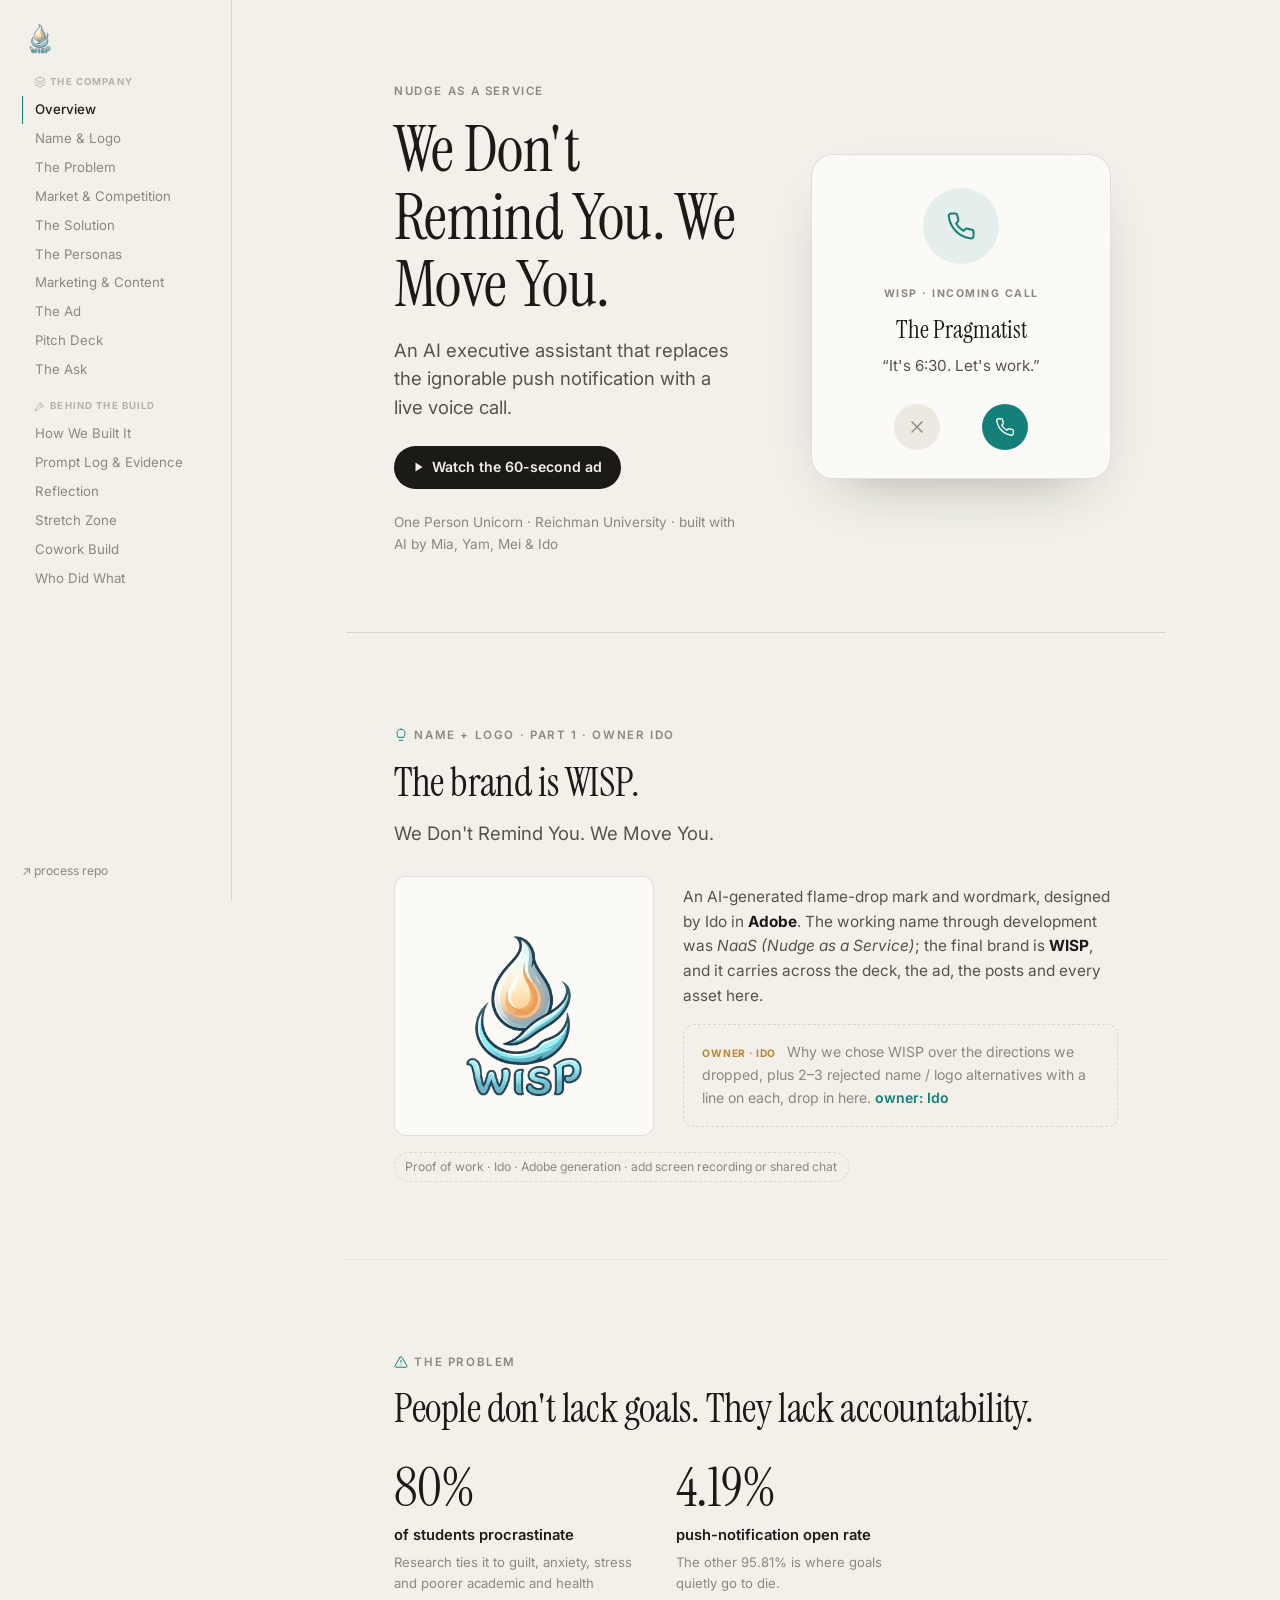
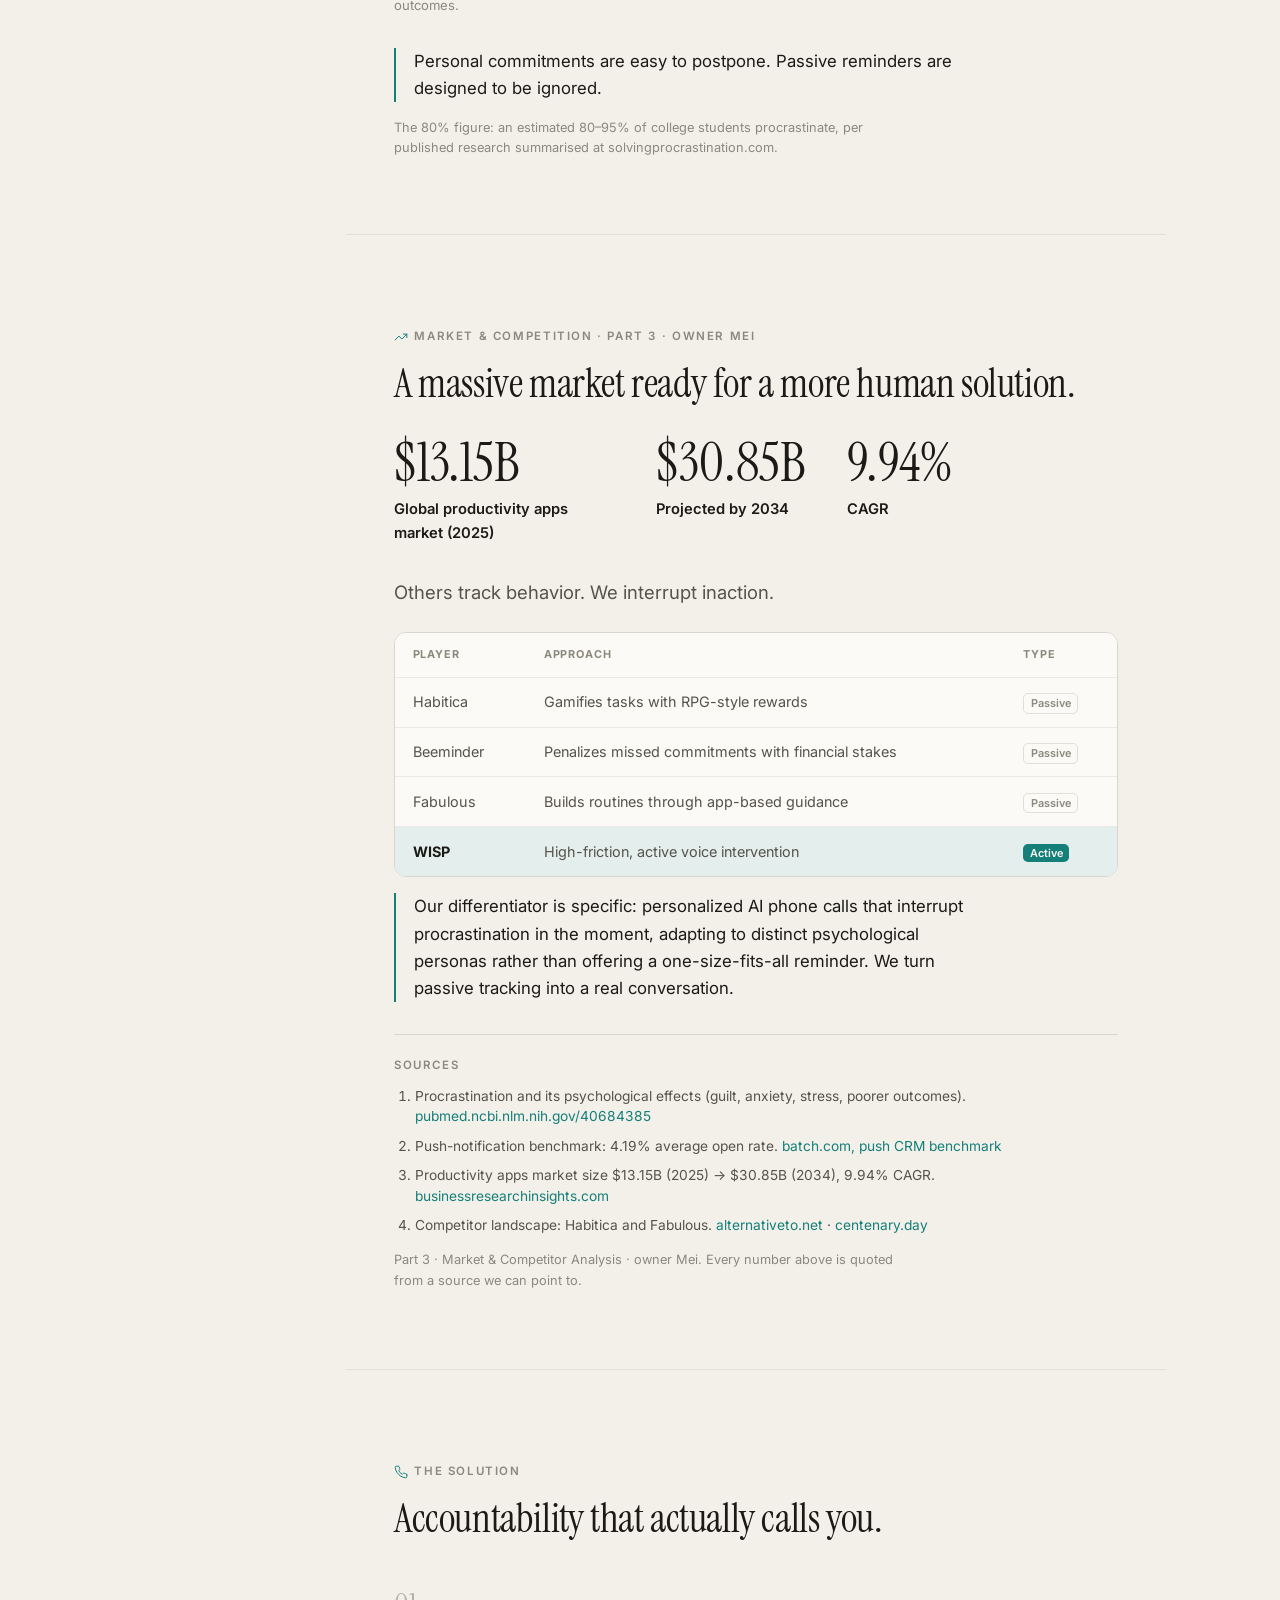
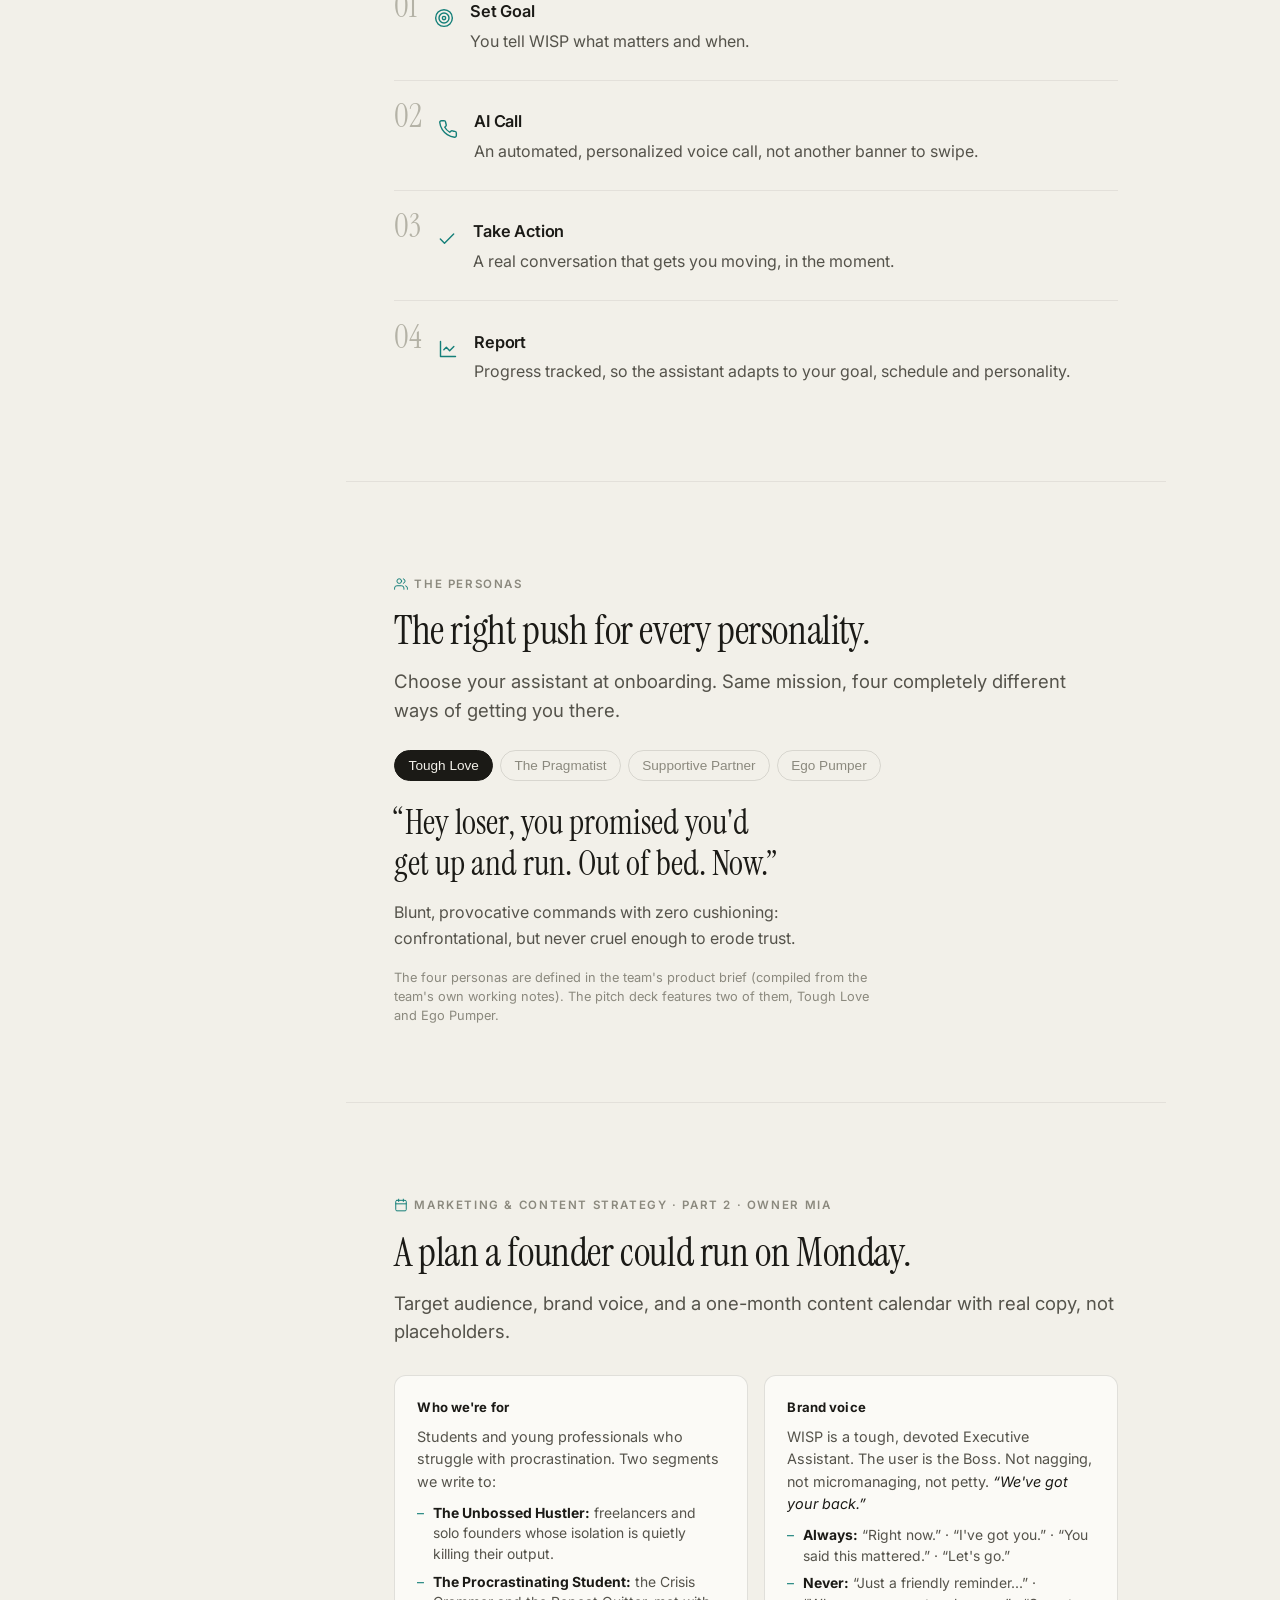
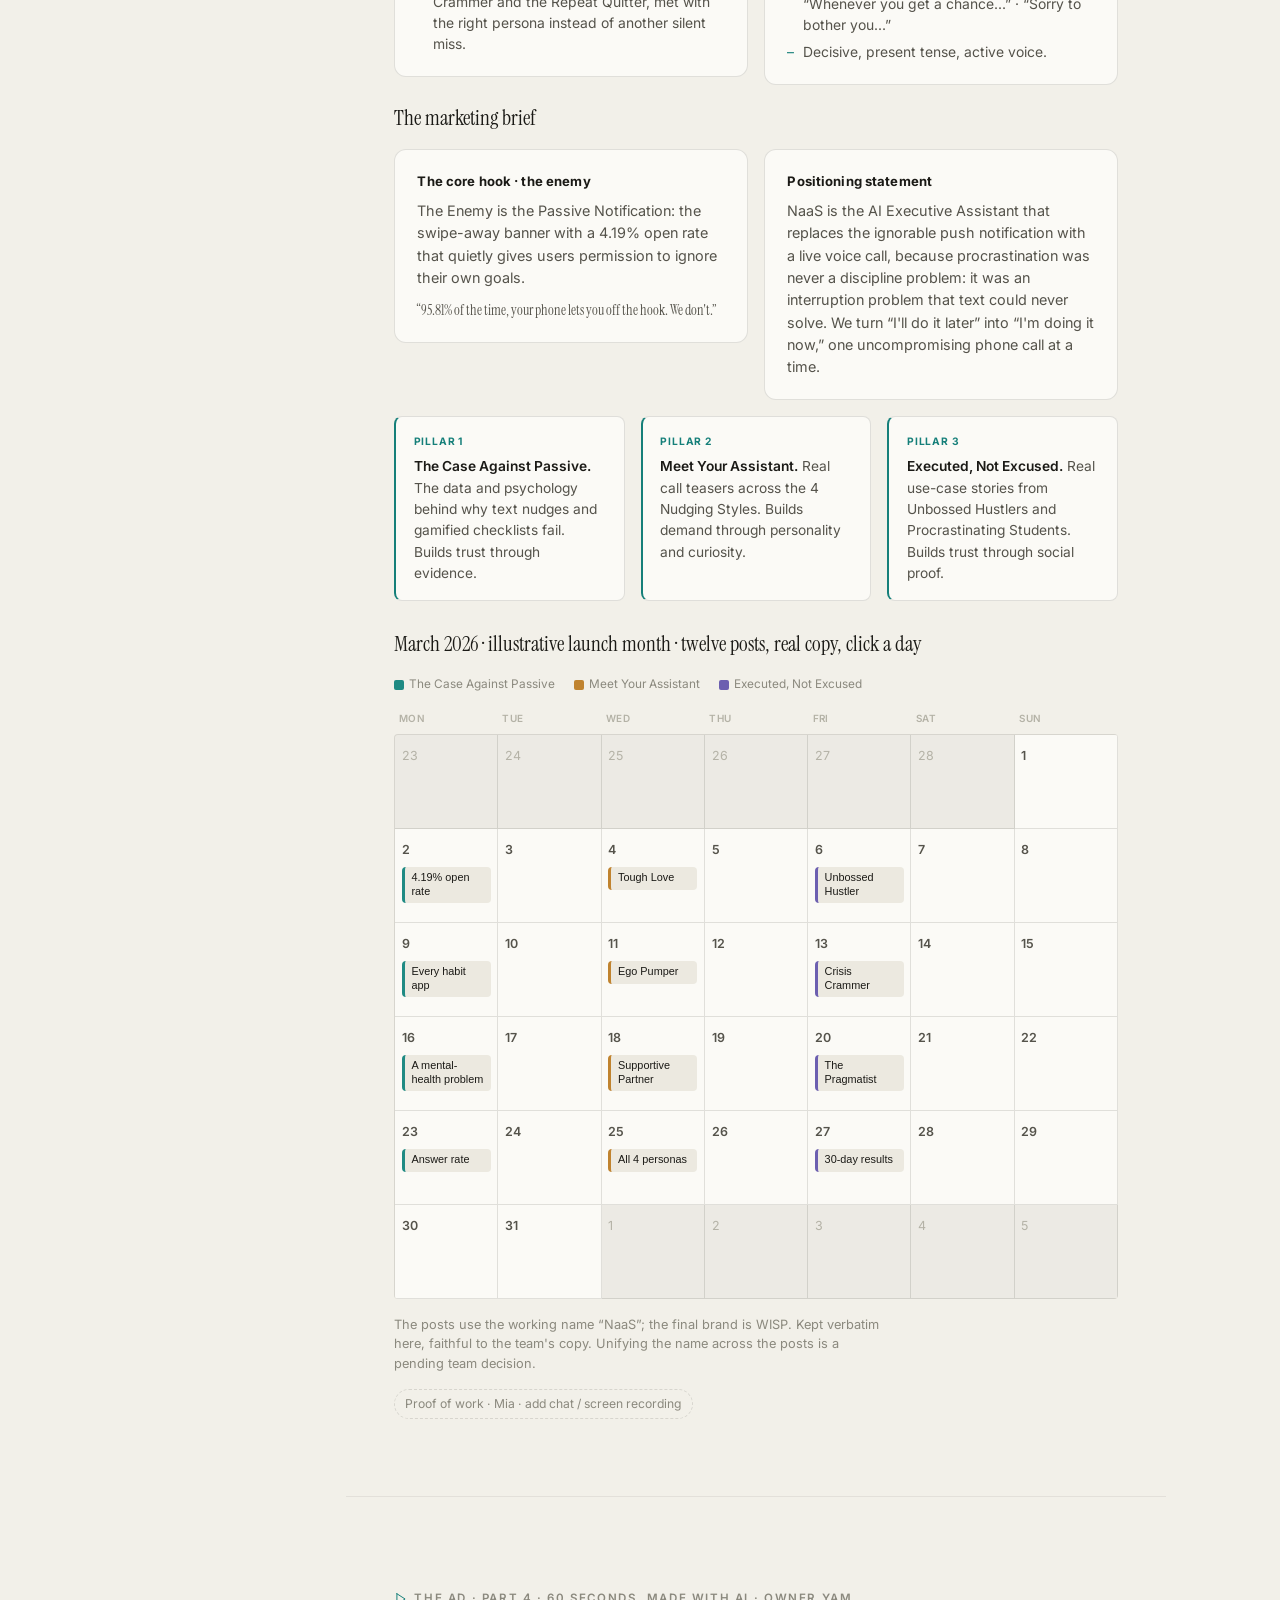
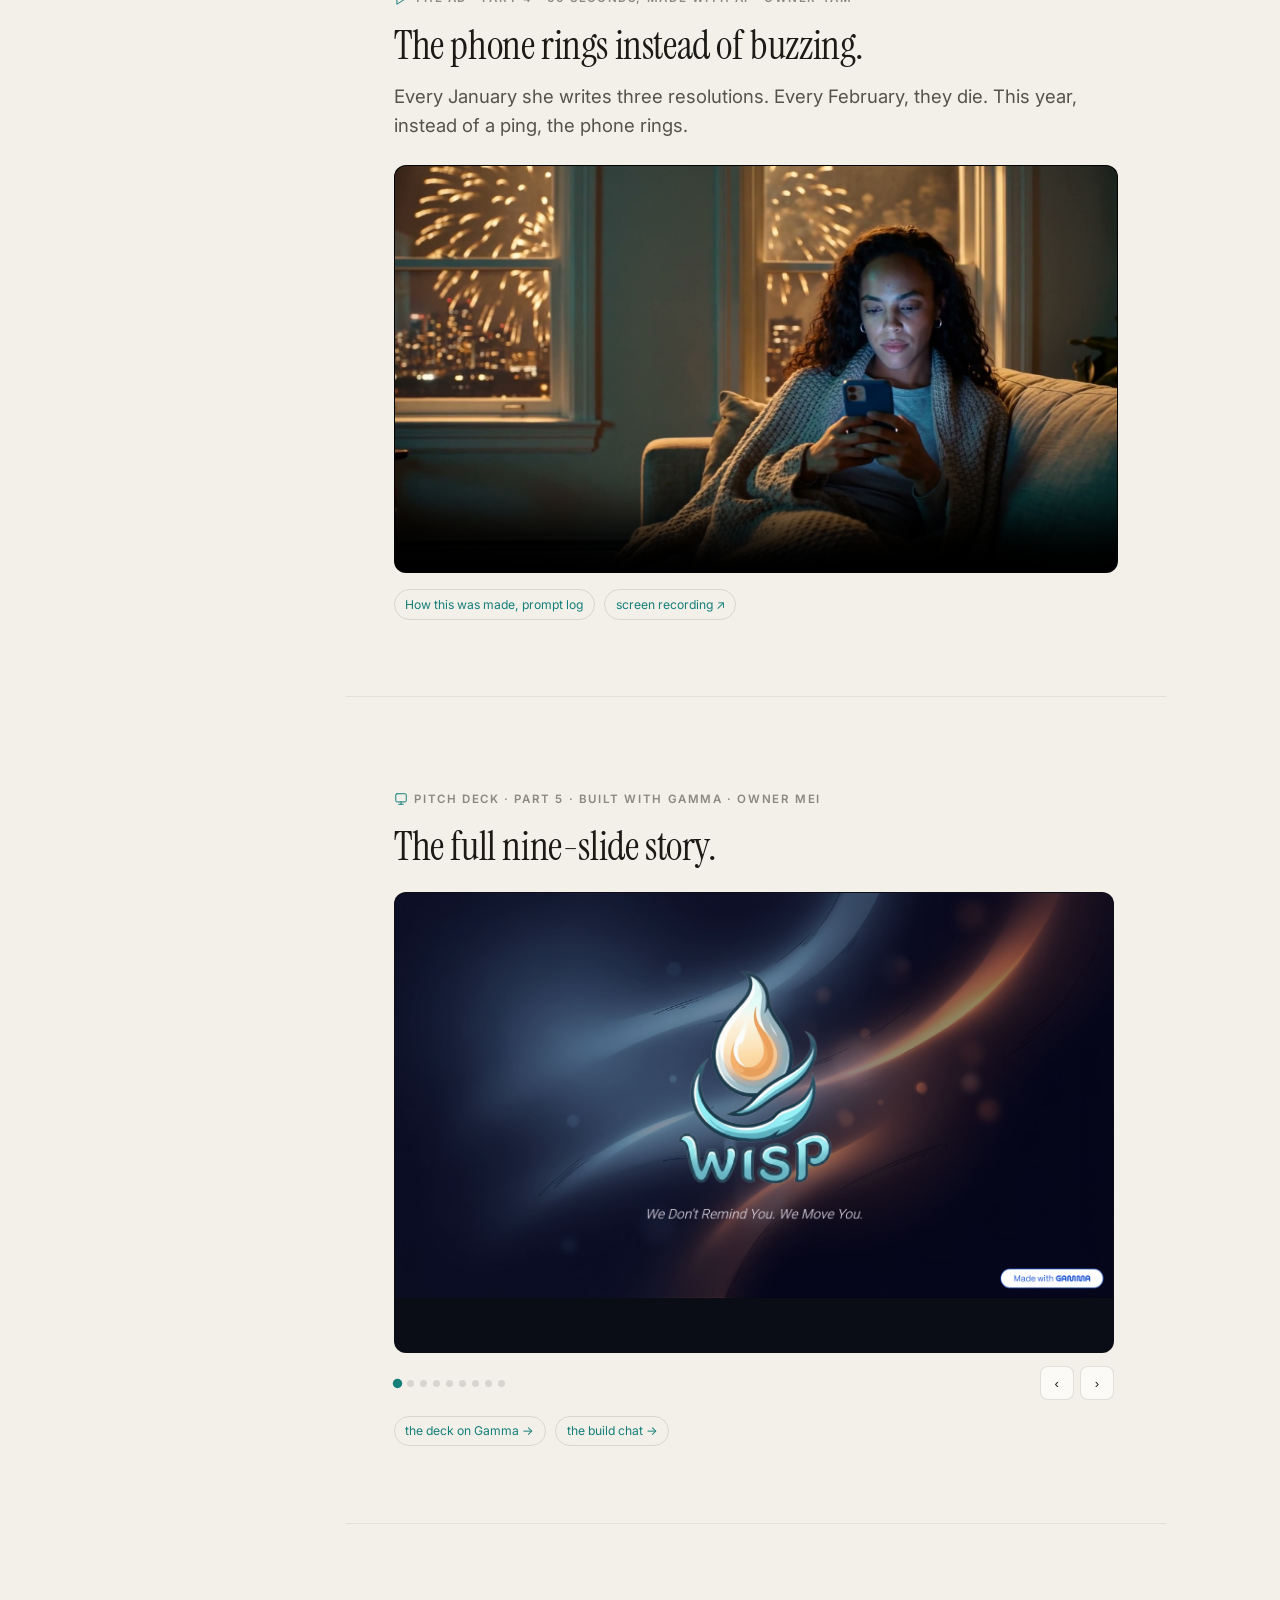
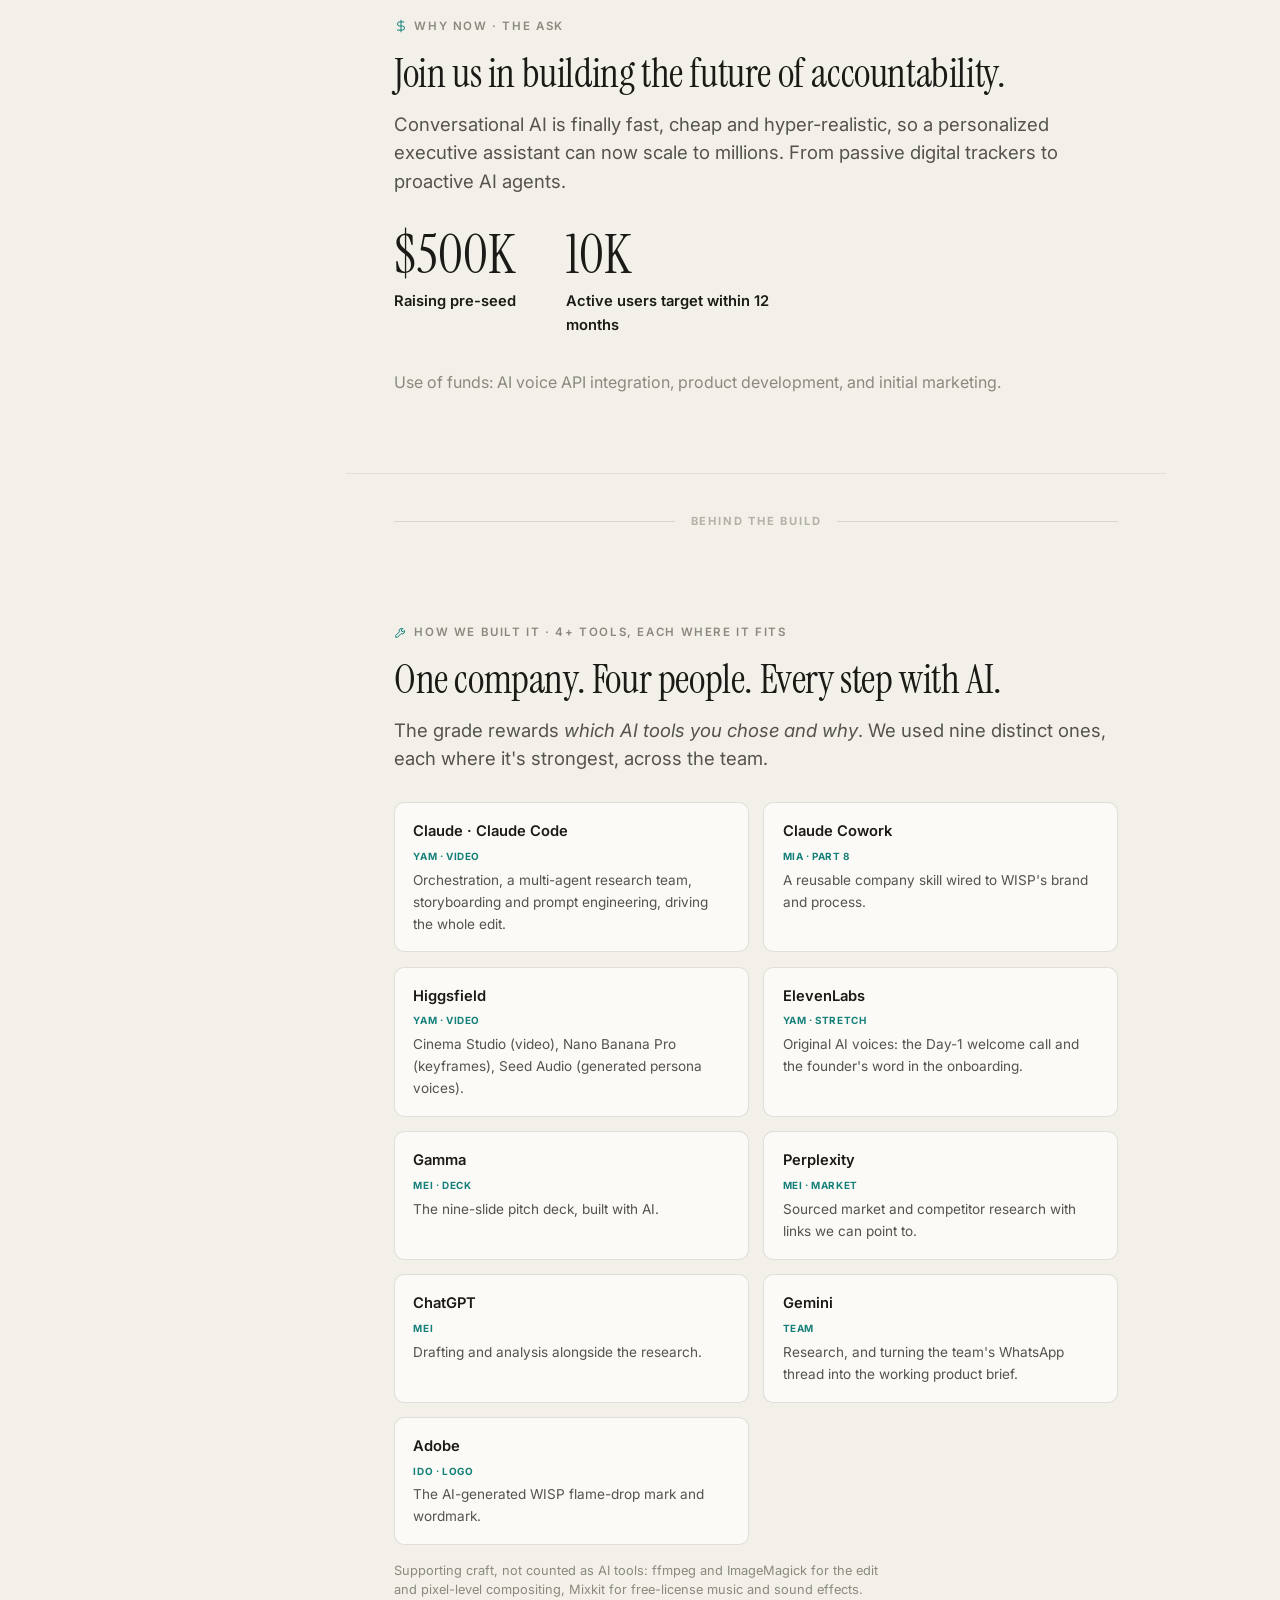
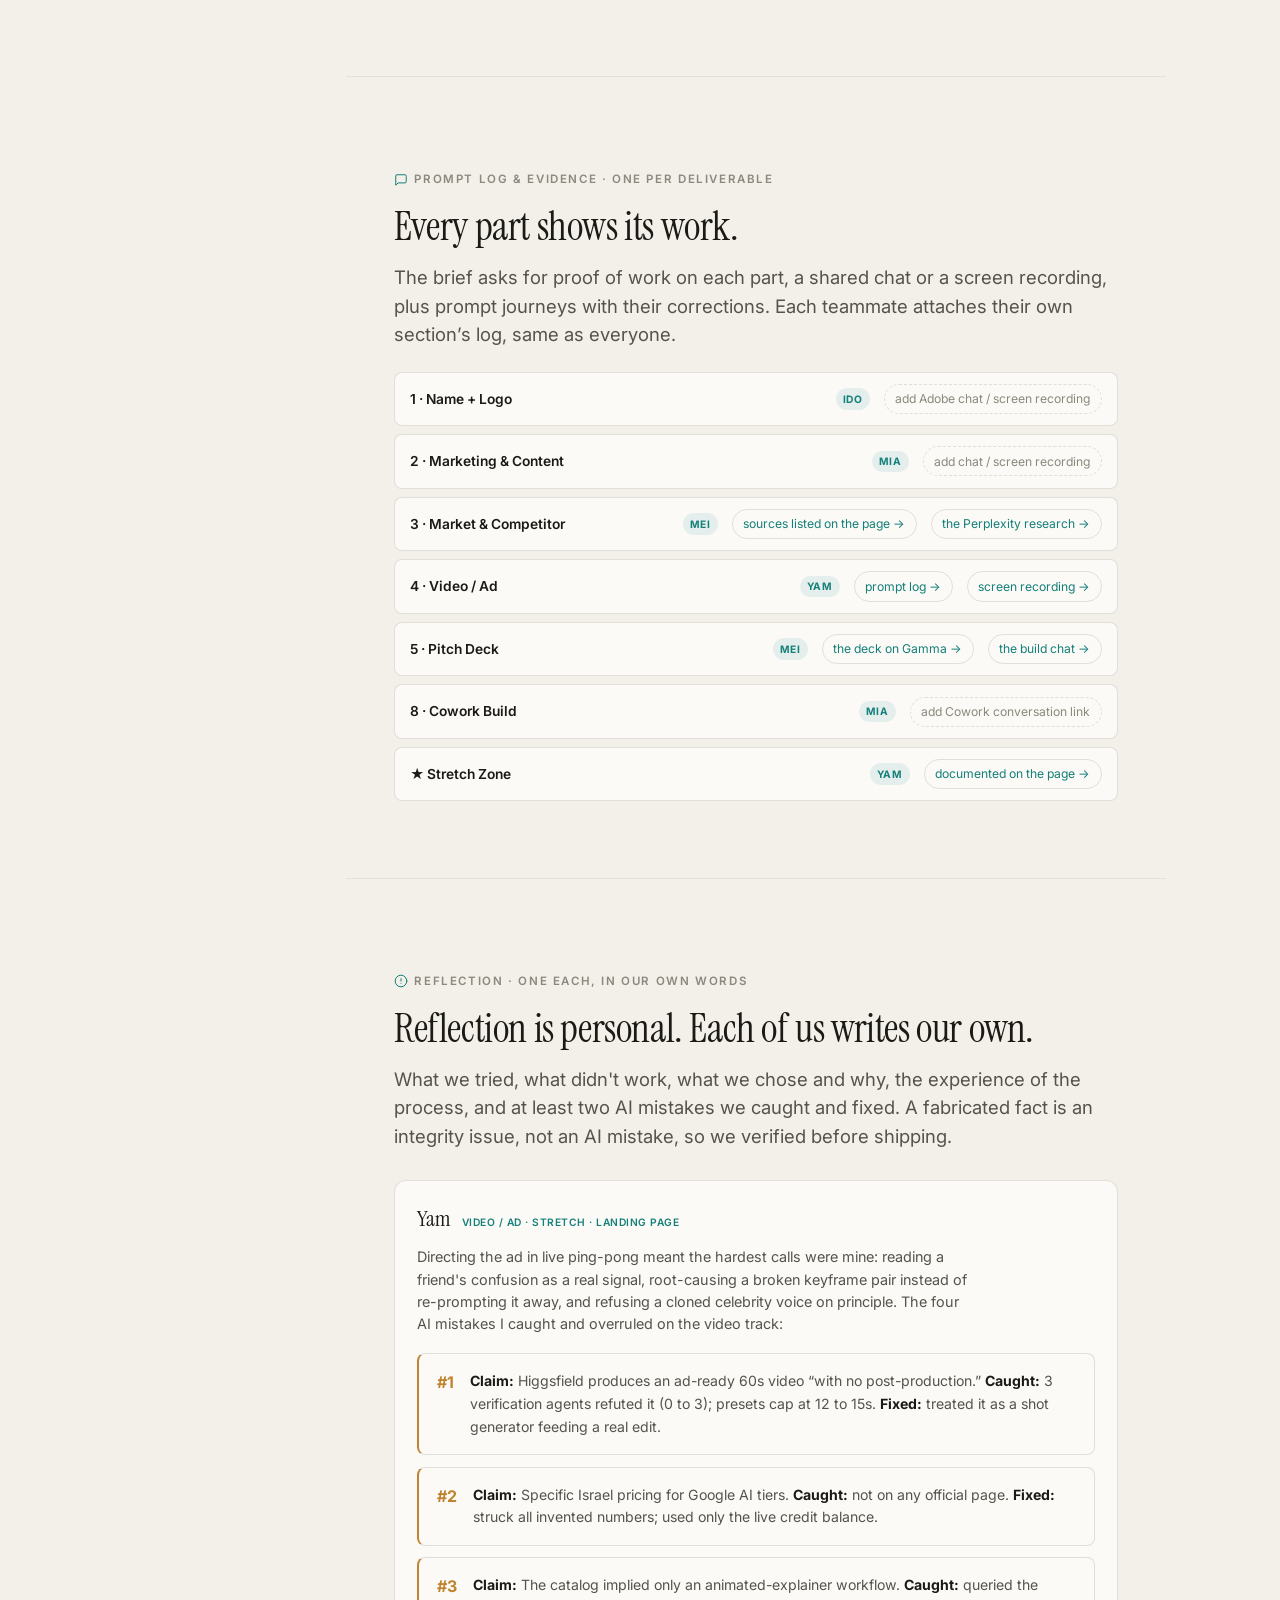
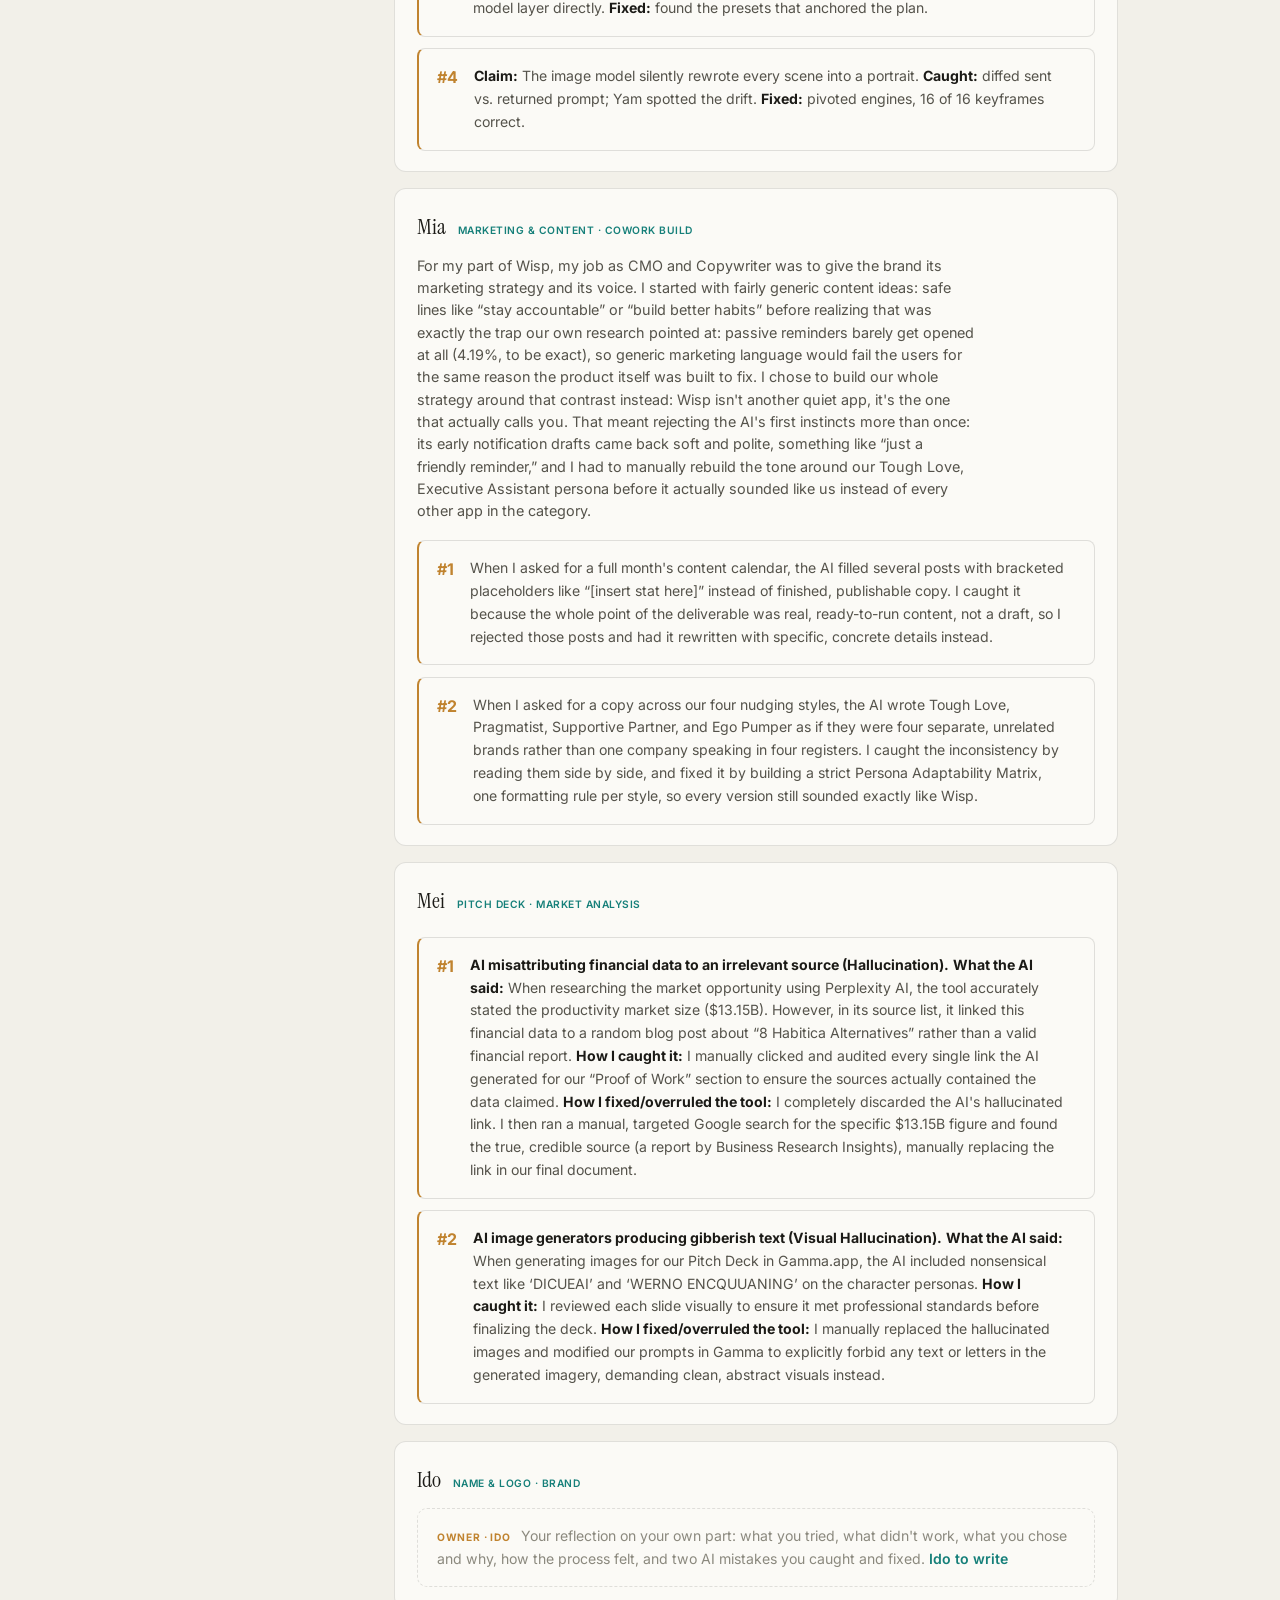
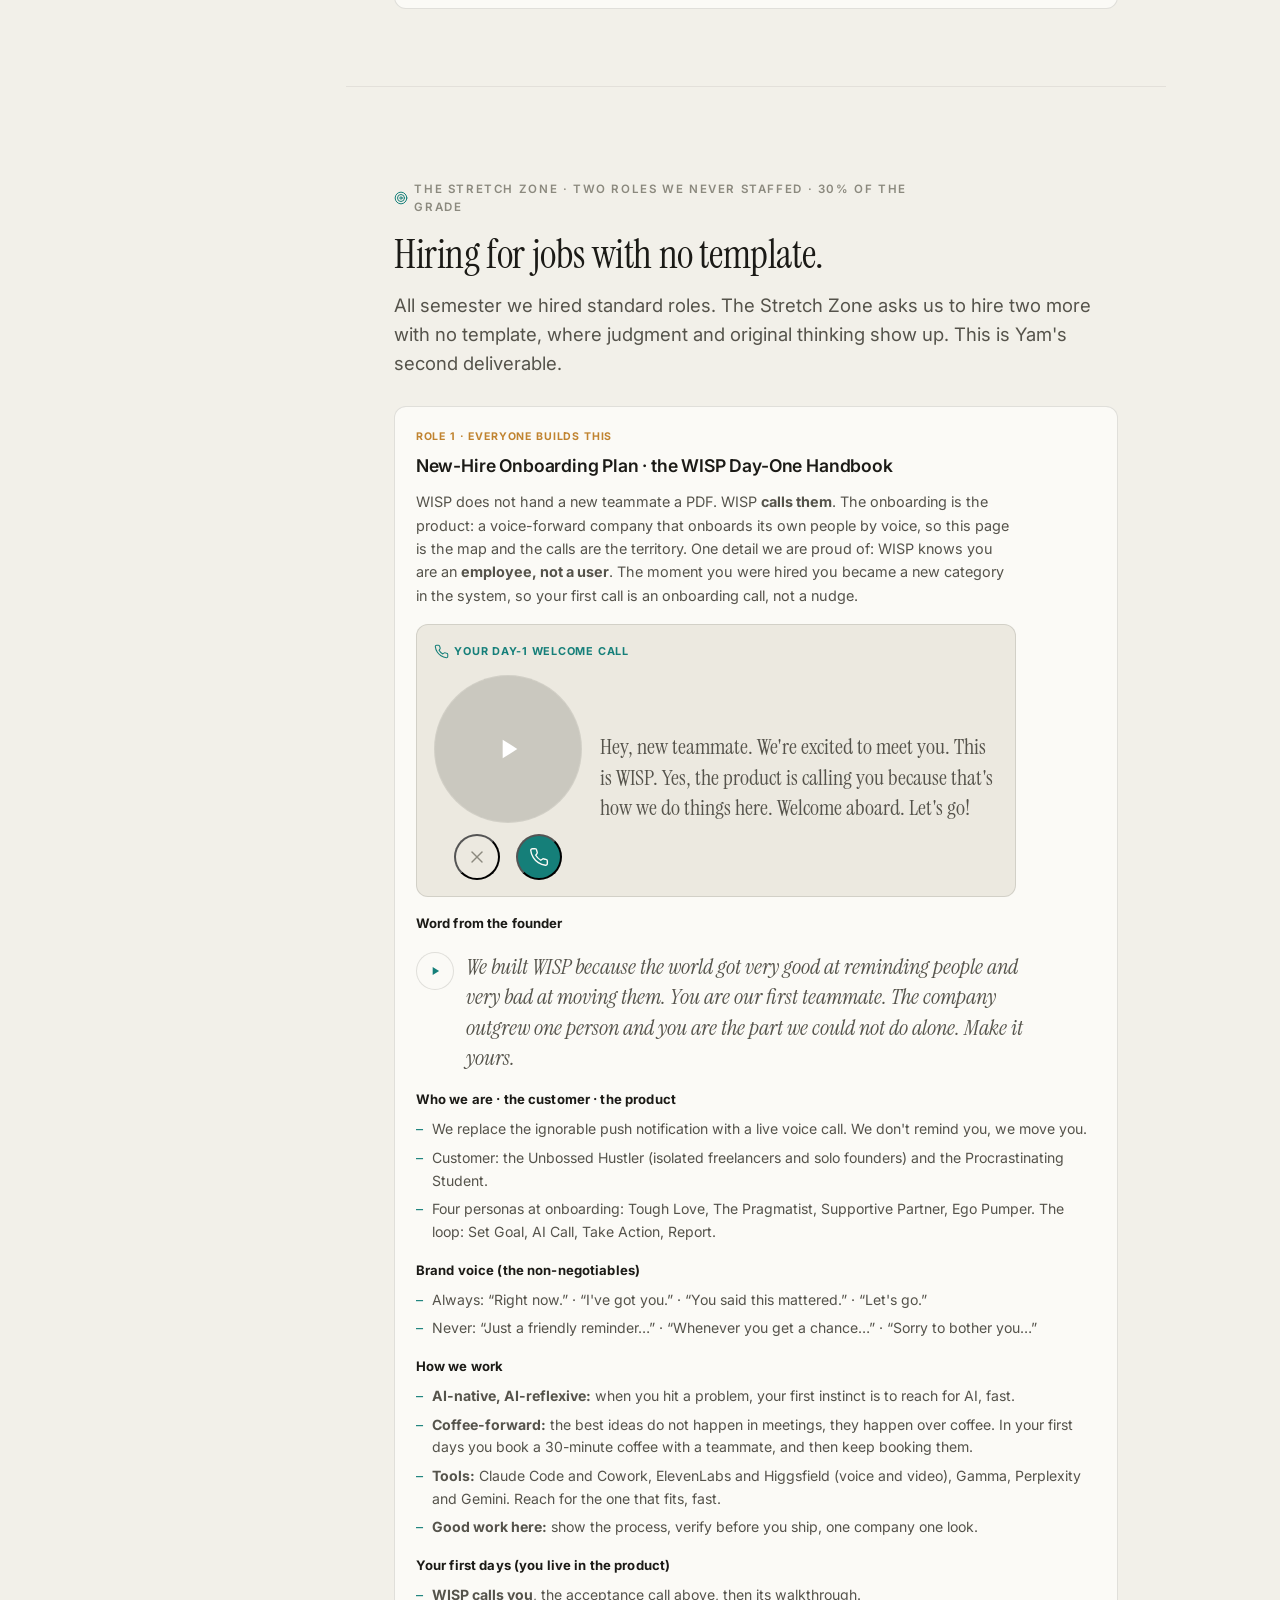
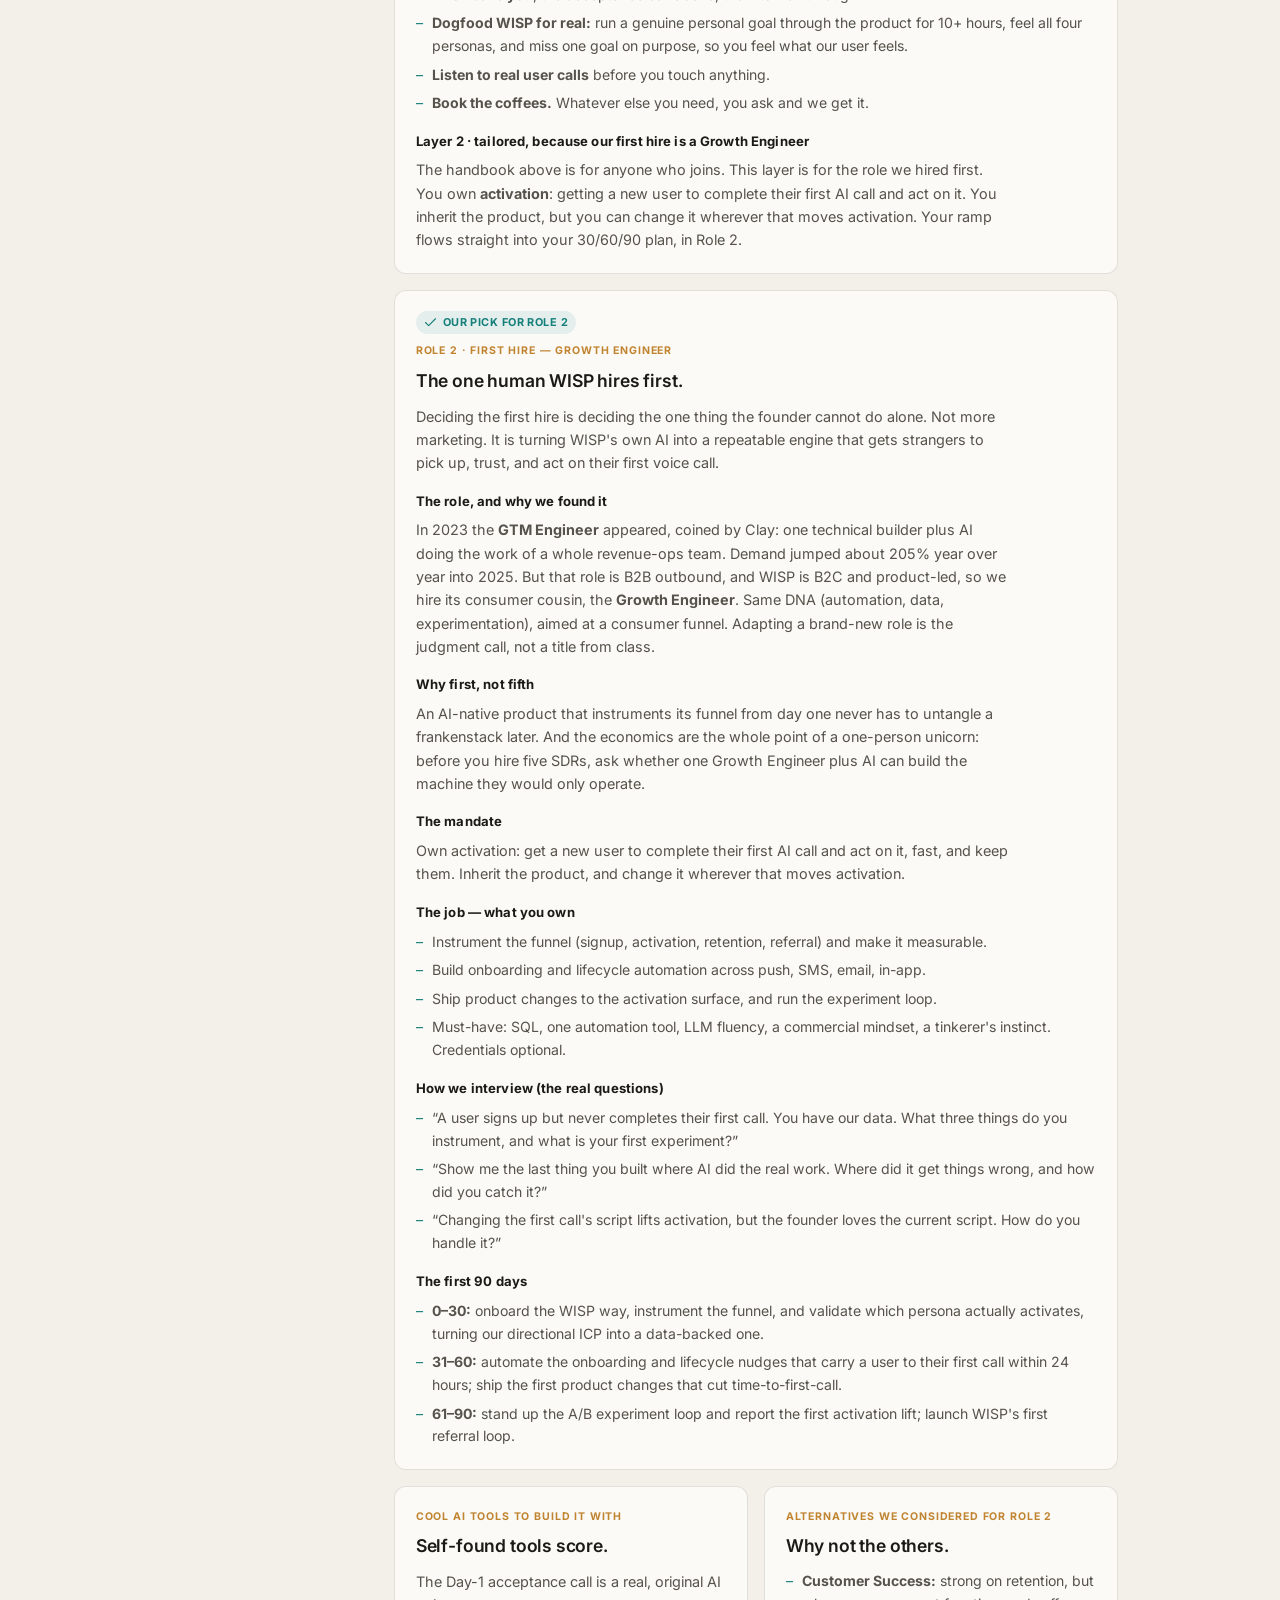
==== 06-landing/index.html @ df87ddeb "Landing: add Mia's + Mei's content, restructure Part 9 per person Assembled verbatim from teammates'" ====
<!DOCTYPE html>
<html lang="en">
<head>
<meta charset="UTF-8" />
<meta name="viewport" content="width=device-width, initial-scale=1.0" />
<title>WISP · We Don't Remind You. We Move You.</title>
<meta name="description" content="WISP (Nudge as a Service): an AI executive assistant that replaces ignorable push notifications with live voice calls. A One Person Unicorn company built end-to-end with AI." />
<link rel="icon" href="assets/img/wisp-mark.png" />
<meta property="og:type" content="website" />
<meta property="og:url" content="https://wisp-onepersonunicorn.vercel.app/" />
<meta property="og:title" content="WISP · We Don't Remind You. We Move You." />
<meta property="og:description" content="An AI executive assistant that replaces the ignorable push notification with a live voice call. A One Person Unicorn company built end-to-end with AI." />
<meta property="og:image" content="https://wisp-onepersonunicorn.vercel.app/assets/img/og.png" />
<meta property="og:image:width" content="1200" />
<meta property="og:image:height" content="630" />
<meta name="twitter:card" content="summary_large_image" />
<meta name="twitter:title" content="WISP · We Don't Remind You. We Move You." />
<meta name="twitter:description" content="An AI executive assistant that replaces the ignorable push notification with a live voice call." />
<meta name="twitter:image" content="https://wisp-onepersonunicorn.vercel.app/assets/img/og.png" />
<link rel="preconnect" href="https://fonts.googleapis.com" />
<link rel="preconnect" href="https://fonts.gstatic.com" crossorigin />
<link href="https://fonts.googleapis.com/css2?family=Inter:wght@400;500;600;700&family=Instrument+Serif:ital@0;1&display=swap" rel="stylesheet" />
<link rel="stylesheet" href="styles.css" />
</head>
<body>

<!-- ================= LEFT SIDEBAR ================= -->
<aside class="sidebar" id="sidebar">
  <a href="#hero" class="side-logo"><img src="assets/img/wisp-logo.png" alt="WISP" /></a>
  <nav class="side-nav">
    <div class="nav-group">
      <span class="nav-group__label"><svg class="ico" viewBox="0 0 24 24"><path d="M12 2 2 7l10 5 10-5-10-5Z"/><path d="m2 17 10 5 10-5"/><path d="m2 12 10 5 10-5"/></svg> The Company</span>
      <a href="#hero">Overview</a>
      <a href="#brand">Name &amp; Logo</a>
      <a href="#problem">The Problem</a>
      <a href="#market">Market &amp; Competition</a>
      <a href="#solution">The Solution</a>
      <a href="#personas">The Personas</a>
      <a href="#marketing">Marketing &amp; Content</a>
      <a href="#ad">The Ad</a>
      <a href="#deck">Pitch Deck</a>
      <a href="#ask">The Ask</a>
    </div>
    <div class="nav-group">
      <span class="nav-group__label"><svg class="ico" viewBox="0 0 24 24"><path d="M14.7 6.3a4 4 0 0 0-5.4 5.4L3 18v3h3l6.3-6.3a4 4 0 0 0 5.4-5.4l-2.1 2.1-2.4-.6-.6-2.4 2.1-2.1Z"/></svg> Behind the Build</span>
      <a href="#tools">How We Built It</a>
      <a href="#prompts">Prompt Log &amp; Evidence</a>
      <a href="#reflection">Reflection</a>
      <a href="#stretch">Stretch Zone</a>
      <a href="#cowork">Cowork Build</a>
      <a href="#team">Who Did What</a>
    </div>
  </nav>
  <a href="https://github.com/yayayam-uxui/naas-this-year" target="_blank" rel="noopener" class="side-repo">↗ process repo</a>
</aside>
<button class="side-toggle" id="sideToggle" aria-label="menu">☰</button>

<div class="m-banner" id="mBanner">
  <span>👋 Hey! You've opened this on mobile, but WISP is best viewed on <b>desktop</b>. Especially you, Shani &amp; Shaked 🤓</span>
  <button class="m-banner__x" id="mBannerX" type="button" aria-label="dismiss">×</button>
</div>

<!-- ================= MAIN CONTENT ================= -->
<main class="content">

  <!-- HERO -->
  <section class="block hero" id="hero">
    <div class="hero__grid">
      <div class="hero__lead">
        <p class="eyebrow reveal" data-d="1">Nudge as a Service</p>
        <h1 class="hero__title reveal" data-d="1">We Don't Remind You. We Move You.</h1>
        <p class="lede reveal" data-d="2">An AI executive assistant that replaces the ignorable push notification with a live voice call.</p>
        <div class="hero__cta reveal" data-d="3">
          <a href="#ad" class="btn-pill"><svg class="ico" viewBox="0 0 24 24"><polygon points="5 3 19 12 5 21 5 3"/></svg> Watch the 60-second ad</a>
        </div>
        <p class="meta-line reveal" data-d="3">One Person Unicorn · Reichman University · built with AI by Mia, Yam, Mei &amp; Ido</p>
      </div>
      <div class="hero__visual reveal" data-d="2">
        <div class="call-card">
          <div class="call-ring">
            <svg class="ico" viewBox="0 0 24 24"><path d="M22 16.92v3a2 2 0 0 1-2.18 2 19.79 19.79 0 0 1-8.63-3.07 19.5 19.5 0 0 1-6-6 19.79 19.79 0 0 1-3.07-8.67A2 2 0 0 1 4.11 2h3a2 2 0 0 1 2 1.72c.13.96.36 1.9.7 2.81a2 2 0 0 1-.45 2.11L8.09 9.91a16 16 0 0 0 6 6l1.27-1.27a2 2 0 0 1 2.11-.45c.9.34 1.85.57 2.81.7A2 2 0 0 1 22 16.92Z"/></svg>
          </div>
          <div class="call-status">WISP · incoming call</div>
          <div class="call-persona" id="callPersona">Tough Love</div>
          <div class="call-line" id="callLine">“Out of bed. Now.”</div>
          <div class="call-actions">
            <span class="call-btn decline" aria-hidden="true"><svg class="ico" viewBox="0 0 24 24"><path d="M18 6 6 18"/><path d="m6 6 12 12"/></svg></span>
            <span class="call-btn accept" aria-hidden="true"><svg class="ico" viewBox="0 0 24 24"><path d="M22 16.92v3a2 2 0 0 1-2.18 2 19.79 19.79 0 0 1-8.63-3.07 19.5 19.5 0 0 1-6-6 19.79 19.79 0 0 1-3.07-8.67A2 2 0 0 1 4.11 2h3a2 2 0 0 1 2 1.72c.13.96.36 1.9.7 2.81a2 2 0 0 1-.45 2.11L8.09 9.91a16 16 0 0 0 6 6l1.27-1.27a2 2 0 0 1 2.11-.45c.9.34 1.85.57 2.81.7A2 2 0 0 1 22 16.92Z"/></svg></span>
          </div>
        </div>
      </div>
    </div>
  </section>

  <!-- NAME + LOGO -->
  <section class="block" id="brand">
    <p class="eyebrow"><svg class="ico" viewBox="0 0 24 24"><path d="M12 2a7 7 0 0 0-7 7c0 3 2 4.5 2 7h10c0-2.5 2-4 2-7a7 7 0 0 0-7-7Z"/><path d="M9 21h6"/></svg> Name + Logo · Part 1 · owner Ido</p>
    <h2>The brand is WISP.</h2>
    <p class="lede">We Don't Remind You. We Move You.</p>
    <div class="brandrow">
      <div class="brandmark"><img src="assets/img/wisp-logo.png" alt="WISP logo, a flame-drop mark above the WISP wordmark" /></div>
      <div class="brandfacts">
        <p>An AI-generated flame-drop mark and wordmark, designed by Ido in <strong>Adobe</strong>. The working name through development was <em>NaaS (Nudge as a Service)</em>; the final brand is <strong>WISP</strong>, and it carries across the deck, the ad, the posts and every asset here.</p>
        <div class="ph"><span class="ph__tag">Owner · Ido</span> Why we chose WISP over the directions we dropped, plus 2–3 rejected name / logo alternatives with a line on each, drop in here. <span class="ph__owner">owner: Ido</span></div>
      </div>
    </div>
    <p class="proof-row"><span class="proof todo">Proof of work · Ido · Adobe generation · add screen recording or shared chat</span></p>
  </section>

  <!-- PROBLEM -->
  <section class="block" id="problem">
    <p class="eyebrow"><svg class="ico" viewBox="0 0 24 24"><path d="m10.29 3.86-8.4 14.53A2 2 0 0 0 3.6 21h16.8a2 2 0 0 0 1.71-2.61L13.71 3.86a2 2 0 0 0-3.42 0Z"/><path d="M12 9v4"/><path d="M12 17h.01"/></svg> The Problem</p>
    <h2>People don't lack goals. They lack accountability.</h2>
    <div class="statrow">
      <div class="stat"><div class="stat__num">80%</div><div class="stat__label">of students procrastinate</div><div class="stat__sub">Research ties it to guilt, anxiety, stress and poorer academic and health outcomes.</div></div>
      <div class="stat"><div class="stat__num">4.19%</div><div class="stat__label">push-notification open rate</div><div class="stat__sub">The other 95.81% is where goals quietly go to die.</div></div>
    </div>
    <p class="callout">Personal commitments are easy to postpone. Passive reminders are designed to be ignored.</p>
    <p class="src-note">The 80% figure: an estimated 80–95% of college students procrastinate, per published research summarised at <a href="https://solvingprocrastination.com/procrastination-statistics/" target="_blank" rel="noopener">solvingprocrastination.com</a>.</p>
  </section>

  <!-- MARKET & COMPETITION -->
  <section class="block" id="market">
    <p class="eyebrow"><svg class="ico" viewBox="0 0 24 24"><path d="m22 7-8.5 8.5-5-5L2 17"/><path d="M16 7h6v6"/></svg> Market &amp; Competition · Part 3 · owner Mei</p>
    <h2>A massive market ready for a more human solution.</h2>
    <div class="statrow">
      <div class="stat"><div class="stat__num">$13.15B</div><div class="stat__label">Global productivity apps market (2025)</div></div>
      <div class="stat"><div class="stat__num">$30.85B</div><div class="stat__label">Projected by 2034</div></div>
      <div class="stat"><div class="stat__num">9.94%</div><div class="stat__label">CAGR</div></div>
    </div>
    <p class="lede">Others track behavior. We interrupt inaction.</p>
    <div class="table-wrap">
      <table class="cmp">
        <thead><tr><th>Player</th><th>Approach</th><th>Type</th></tr></thead>
        <tbody>
          <tr><td>Habitica</td><td>Gamifies tasks with RPG-style rewards</td><td><span class="tag tag--passive">Passive</span></td></tr>
          <tr><td>Beeminder</td><td>Penalizes missed commitments with financial stakes</td><td><span class="tag tag--passive">Passive</span></td></tr>
          <tr><td>Fabulous</td><td>Builds routines through app-based guidance</td><td><span class="tag tag--passive">Passive</span></td></tr>
          <tr class="us"><td>WISP</td><td>High-friction, active voice intervention</td><td><span class="tag tag--active">Active</span></td></tr>
        </tbody>
      </table>
    </div>
    <p class="callout">Our differentiator is specific: personalized AI phone calls that interrupt procrastination in the moment, adapting to distinct psychological personas rather than offering a one-size-fits-all reminder. We turn passive tracking into a real conversation.</p>
    <div class="cites">
      <p class="cites__label">Sources</p>
      <ol class="cites__list">
        <li>Procrastination and its psychological effects (guilt, anxiety, stress, poorer outcomes). <a href="https://pubmed.ncbi.nlm.nih.gov/40684385/" target="_blank" rel="noopener">pubmed.ncbi.nlm.nih.gov/40684385</a></li>
        <li>Push-notification benchmark: 4.19% average open rate. <a href="https://batch.com/ressources/etudes/benchmark-notifications-push-crm-mobile" target="_blank" rel="noopener">batch.com, push CRM benchmark</a></li>
        <li>Productivity apps market size $13.15B (2025) → $30.85B (2034), 9.94% CAGR. <a href="https://www.businessresearchinsights.com/market-reports/productivity-apps-market-117791" target="_blank" rel="noopener">businessresearchinsights.com</a></li>
        <li>Competitor landscape: Habitica and Fabulous. <a href="https://alternativeto.net/software/the-fabulous/" target="_blank" rel="noopener">alternativeto.net</a> · <a href="https://centenary.day/blog/article/level-your-life-8-habitica-alternatives-worth-trying-2025" target="_blank" rel="noopener">centenary.day</a></li>
      </ol>
      <p class="cites__note">Part 3 · Market &amp; Competitor Analysis · owner Mei. Every number above is quoted from a source we can point to.</p>
    </div>
  </section>

  <!-- SOLUTION -->
  <section class="block" id="solution">
    <p class="eyebrow"><svg class="ico" viewBox="0 0 24 24"><path d="M22 16.92v3a2 2 0 0 1-2.18 2 19.79 19.79 0 0 1-8.63-3.07 19.5 19.5 0 0 1-6-6 19.79 19.79 0 0 1-3.07-8.67A2 2 0 0 1 4.11 2h3a2 2 0 0 1 2 1.72c.13.96.36 1.9.7 2.81a2 2 0 0 1-.45 2.11L8.09 9.91a16 16 0 0 0 6 6l1.27-1.27a2 2 0 0 1 2.11-.45c.9.34 1.85.57 2.81.7A2 2 0 0 1 22 16.92Z"/></svg> The Solution</p>
    <h2>Accountability that actually calls you.</h2>
    <ol class="steps">
      <li><span class="steps__n">01</span><span class="steps__ico"><svg class="ico" viewBox="0 0 24 24"><circle cx="12" cy="12" r="10"/><circle cx="12" cy="12" r="6"/><circle cx="12" cy="12" r="2"/></svg></span><div><h3>Set Goal</h3><p>You tell WISP what matters and when.</p></div></li>
      <li><span class="steps__n">02</span><span class="steps__ico"><svg class="ico" viewBox="0 0 24 24"><path d="M22 16.92v3a2 2 0 0 1-2.18 2 19.79 19.79 0 0 1-8.63-3.07 19.5 19.5 0 0 1-6-6 19.79 19.79 0 0 1-3.07-8.67A2 2 0 0 1 4.11 2h3a2 2 0 0 1 2 1.72c.13.96.36 1.9.7 2.81a2 2 0 0 1-.45 2.11L8.09 9.91a16 16 0 0 0 6 6l1.27-1.27a2 2 0 0 1 2.11-.45c.9.34 1.85.57 2.81.7A2 2 0 0 1 22 16.92Z"/></svg></span><div><h3>AI Call</h3><p>An automated, personalized voice call, not another banner to swipe.</p></div></li>
      <li><span class="steps__n">03</span><span class="steps__ico"><svg class="ico" viewBox="0 0 24 24"><path d="M20 6 9 17l-5-5"/></svg></span><div><h3>Take Action</h3><p>A real conversation that gets you moving, in the moment.</p></div></li>
      <li><span class="steps__n">04</span><span class="steps__ico"><svg class="ico" viewBox="0 0 24 24"><path d="M3 3v18h18"/><path d="m19 9-5 5-4-4-3 3"/></svg></span><div><h3>Report</h3><p>Progress tracked, so the assistant adapts to your goal, schedule and personality.</p></div></li>
    </ol>
  </section>

  <!-- PERSONAS -->
  <section class="block" id="personas">
    <p class="eyebrow"><svg class="ico" viewBox="0 0 24 24"><path d="M17 21v-2a4 4 0 0 0-4-4H5a4 4 0 0 0-4 4v2"/><circle cx="9" cy="7" r="4"/><path d="M23 21v-2a4 4 0 0 0-3-3.87"/><path d="M16 3.13a4 4 0 0 1 0 7.75"/></svg> The Personas</p>
    <h2>The right push for every personality.</h2>
    <p class="lede">Choose your assistant at onboarding. Same mission, four completely different ways of getting you there.</p>
    <div class="persona-tabs" role="tablist">
      <button class="persona-tab" role="tab" aria-selected="true" id="ptab-0" aria-controls="ppanel-0" data-p="0">Tough Love</button>
      <button class="persona-tab" role="tab" aria-selected="false" id="ptab-1" aria-controls="ppanel-1" data-p="1">The Pragmatist</button>
      <button class="persona-tab" role="tab" aria-selected="false" id="ptab-2" aria-controls="ppanel-2" data-p="2">Supportive Partner</button>
      <button class="persona-tab" role="tab" aria-selected="false" id="ptab-3" aria-controls="ppanel-3" data-p="3">Ego Pumper</button>
    </div>
    <div class="persona-body">
      <div class="persona-panel is-active" role="tabpanel" id="ppanel-0" aria-labelledby="ptab-0" tabindex="0" data-p="0"><p class="persona-quote">“Hey loser, you promised you'd get up and run. Out of bed. Now.”</p><p class="persona-desc">Blunt, provocative commands with zero cushioning: confrontational, but never cruel enough to erode trust.</p></div>
      <div class="persona-panel" role="tabpanel" id="ppanel-1" aria-labelledby="ptab-1" tabindex="0" data-p="1"><p class="persona-quote">“It is 6:30 AM. Your scheduled workout window is now open. Let's get to work.”</p><p class="persona-desc">Calm, objective, all business: time and fact stated with no filler, like a sharp COO reading the schedule.</p></div>
      <div class="persona-panel" role="tabpanel" id="ppanel-2" aria-labelledby="ptab-2" tabindex="0" data-p="2"><p class="persona-quote">“I know you're tired, but remember how good you'll feel after you finish this.”</p><p class="persona-desc">Empathetic and warm, but the comfort always resolves into a direct ask. It never replaces the call to action.</p></div>
      <div class="persona-panel" role="tabpanel" id="ppanel-3" aria-labelledby="ptab-3" tabindex="0" data-p="3"><p class="persona-quote">“Hey champ! Your time to shine is right now. Go out there and crush it!”</p><p class="persona-desc">A high-energy hype machine: praise that's earned and tied to the real stakes of the task.</p></div>
    </div>
    <p class="src-note">The four personas are defined in the team's product brief (compiled from the team's own working notes). The pitch deck features two of them, Tough Love and Ego Pumper.</p>
  </section>

  <!-- MARKETING & CONTENT (Part 2) -->
  <section class="block" id="marketing">
    <p class="eyebrow"><svg class="ico" viewBox="0 0 24 24"><rect x="3" y="4" width="18" height="18" rx="2"/><path d="M16 2v4"/><path d="M8 2v4"/><path d="M3 10h18"/></svg> Marketing &amp; Content Strategy · Part 2 · owner Mia</p>
    <h2>A plan a founder could run on Monday.</h2>
    <p class="lede">Target audience, brand voice, and a one-month content calendar with real copy, not placeholders.</p>
    <div class="mk-grid">
      <div class="mk-card">
        <h4>Who we're for</h4>
        <p>Students and young professionals who struggle with procrastination. Two segments we write to:</p>
        <ul>
          <li><b>The Unbossed Hustler:</b> freelancers and solo founders whose isolation is quietly killing their output.</li>
          <li><b>The Procrastinating Student:</b> the Crisis Crammer and the Repeat Quitter, met with the right persona instead of another silent miss.</li>
        </ul>
      </div>
      <div class="mk-card">
        <h4>Brand voice</h4>
        <p>WISP is a tough, devoted Executive Assistant. The user is the Boss. Not nagging, not micromanaging, not petty. <em>“We've got your back.”</em></p>
        <ul>
          <li><b>Always:</b> “Right now.” · “I've got you.” · “You said this mattered.” · “Let's go.”</li>
          <li><b>Never:</b> “Just a friendly reminder…” · “Whenever you get a chance…” · “Sorry to bother you…”</li>
          <li>Decisive, present tense, active voice.</li>
        </ul>
      </div>
    </div>
    <div class="mk-brief">
      <h4 class="mk-brief__h">The marketing brief</h4>
      <div class="mk-brief__grid">
        <div class="mk-card">
          <h4>The core hook · the enemy</h4>
          <p>The Enemy is the Passive Notification: the swipe-away banner with a 4.19% open rate that quietly gives users permission to ignore their own goals.</p>
          <p class="mk-hook">“95.81% of the time, your phone lets you off the hook. We don't.”</p>
        </div>
        <div class="mk-card">
          <h4>Positioning statement</h4>
          <p>NaaS is the AI Executive Assistant that replaces the ignorable push notification with a live voice call, because procrastination was never a discipline problem: it was an interruption problem that text could never solve. We turn “I'll do it later” into “I'm doing it now,” one uncompromising phone call at a time.</p>
        </div>
      </div>
      <div class="pillars">
        <div class="pillar"><div class="pillar__n">Pillar 1</div><div class="pillar__b"><b>The Case Against Passive.</b> The data and psychology behind why text nudges and gamified checklists fail. Builds trust through evidence.</div></div>
        <div class="pillar"><div class="pillar__n">Pillar 2</div><div class="pillar__b"><b>Meet Your Assistant.</b> Real call teasers across the 4 Nudging Styles. Builds demand through personality and curiosity.</div></div>
        <div class="pillar"><div class="pillar__n">Pillar 3</div><div class="pillar__b"><b>Executed, Not Excused.</b> Real use-case stories from Unbossed Hustlers and Procrastinating Students. Builds trust through social proof.</div></div>
      </div>
    </div>
    <div class="cal">
      <div class="cal__title">March 2026 · illustrative launch month · twelve posts, real copy, click a day</div>
      <div class="cal__legend"><span><i class="p1"></i>The Case Against Passive</span><span><i class="p2"></i>Meet Your Assistant</span><span><i class="p3"></i>Executed, Not Excused</span></div>
      <div class="cal__scroll">
        <div class="cal__dows"><span>Mon</span><span>Tue</span><span>Wed</span><span>Thu</span><span>Fri</span><span>Sat</span><span>Sun</span></div>
        <div class="cal__grid" id="calGrid"></div>
      </div>
      <div id="calPost"></div>
    </div>
    <p class="src-note">The posts use the working name “NaaS”; the final brand is WISP. Kept verbatim here, faithful to the team's copy. Unifying the name across the posts is a pending team decision.</p>
    <p class="proof-row"><span class="proof todo">Proof of work · Mia · add chat / screen recording</span></p>
  </section>

  <!-- THE AD -->
  <section class="block" id="ad">
    <p class="eyebrow"><svg class="ico" viewBox="0 0 24 24"><polygon points="5 3 19 12 5 21 5 3"/></svg> The Ad · Part 4 · 60 seconds, made with AI · owner Yam</p>
    <h2>The phone rings instead of buzzing.</h2>
    <p class="lede">Every January she writes three resolutions. Every February, they die. This year, instead of a ping, the phone rings.</p>
    <div class="videobox">
      <video controls preload="metadata" poster="assets/video/poster.jpg">
        <source src="assets/video/wisp-ad.mp4" type="video/mp4" />
      </video>
    </div>
    <p class="proof-row"><a href="#prompts" class="proof">How this was made, prompt log</a> <a class="proof" href="assets/video/wisp-process.mp4" target="_blank" rel="noopener">screen recording ↗</a></p>
  </section>

  <!-- DECK -->
  <section class="block" id="deck">
    <p class="eyebrow"><svg class="ico" viewBox="0 0 24 24"><rect x="3" y="3" width="18" height="14" rx="2"/><path d="M8 21h8"/><path d="M12 17v4"/></svg> Pitch Deck · Part 5 · built with Gamma · owner Mei</p>
    <h2>The full nine-slide story.</h2>
    <div class="deck">
      <div class="deck__viewport"><div class="deck__track" id="deckTrack">
        <div class="deck__slide"><img src="assets/deck/slide-1.png" alt="Slide 1" loading="lazy" /></div>
        <div class="deck__slide"><img src="assets/deck/slide-2.png" alt="Slide 2" loading="lazy" /></div>
        <div class="deck__slide"><img src="assets/deck/slide-3.png" alt="Slide 3" loading="lazy" /></div>
        <div class="deck__slide"><img src="assets/deck/slide-4.png" alt="Slide 4" loading="lazy" /></div>
        <div class="deck__slide"><img src="assets/deck/slide-5.png" alt="Slide 5" loading="lazy" /></div>
        <div class="deck__slide"><img src="assets/deck/slide-6.png" alt="Slide 6" loading="lazy" /></div>
        <div class="deck__slide"><img src="assets/deck/slide-7.png" alt="Slide 7" loading="lazy" /></div>
        <div class="deck__slide"><img src="assets/deck/slide-8.png" alt="Slide 8" loading="lazy" /></div>
        <div class="deck__slide"><img src="assets/deck/slide-9.png" alt="Slide 9" loading="lazy" /></div>
      </div></div>
      <div class="deck__bar">
        <div class="deck__dots" id="deckDots"></div>
        <div class="deck__btns"><button class="icon-btn" id="deckPrev" aria-label="previous">‹</button><button class="icon-btn" id="deckNext" aria-label="next">›</button></div>
      </div>
    </div>
    <p class="proof-row"><a class="proof" href="https://gamma.app/docs/We-Dont-Remind-You-We-Move-You-gg4j69uwiuop2vd" target="_blank" rel="noopener">the deck on Gamma →</a> <a class="proof" href="https://chatgpt.com/share/6a5798c8-0c94-83eb-809a-737093d4508b" target="_blank" rel="noopener">the build chat →</a></p>
  </section>

  <!-- THE ASK -->
  <section class="block" id="ask">
    <p class="eyebrow"><svg class="ico" viewBox="0 0 24 24"><path d="M12 2v20"/><path d="M17 5H9.5a3.5 3.5 0 0 0 0 7h5a3.5 3.5 0 0 1 0 7H6"/></svg> Why Now · The Ask</p>
    <h2>Join us in building the future of accountability.</h2>
    <p class="lede">Conversational AI is finally fast, cheap and hyper-realistic, so a personalized executive assistant can now scale to millions. From passive digital trackers to proactive AI agents.</p>
    <div class="statrow">
      <div class="stat"><div class="stat__num">$500K</div><div class="stat__label">Raising pre-seed</div></div>
      <div class="stat"><div class="stat__num">10K</div><div class="stat__label">Active users target within 12 months</div></div>
    </div>
    <p class="dim">Use of funds: AI voice API integration, product development, and initial marketing.</p>
  </section>

  <div class="divider"><span>Behind the Build</span></div>

  <!-- HOW WE BUILT IT -->
  <section class="block" id="tools">
    <p class="eyebrow"><svg class="ico" viewBox="0 0 24 24"><path d="M14.7 6.3a4 4 0 0 0-5.4 5.4L3 18v3h3l6.3-6.3a4 4 0 0 0 5.4-5.4l-2.1 2.1-2.4-.6-.6-2.4 2.1-2.1Z"/></svg> How We Built It · 4+ tools, each where it fits</p>
    <h2>One company. Four people. Every step with AI.</h2>
    <p class="lede">The grade rewards <em>which AI tools you chose and why</em>. We used nine distinct ones, each where it's strongest, across the team.</p>
    <div class="tools">
      <div class="tool"><div class="tool__name">Claude · Claude Code</div><div class="tool__who">Yam · video</div><div class="tool__for">Orchestration, a multi-agent research team, storyboarding and prompt engineering, driving the whole edit.</div></div>
      <div class="tool"><div class="tool__name">Claude Cowork</div><div class="tool__who">Mia · Part 8</div><div class="tool__for">A reusable company skill wired to WISP's brand and process.</div></div>
      <div class="tool"><div class="tool__name">Higgsfield</div><div class="tool__who">Yam · video</div><div class="tool__for">Cinema Studio (video), Nano Banana Pro (keyframes), Seed Audio (generated persona voices).</div></div>
      <div class="tool"><div class="tool__name">ElevenLabs</div><div class="tool__who">Yam · stretch</div><div class="tool__for">Original AI voices: the Day-1 welcome call and the founder's word in the onboarding.</div></div>
      <div class="tool"><div class="tool__name">Gamma</div><div class="tool__who">Mei · deck</div><div class="tool__for">The nine-slide pitch deck, built with AI.</div></div>
      <div class="tool"><div class="tool__name">Perplexity</div><div class="tool__who">Mei · market</div><div class="tool__for">Sourced market and competitor research with links we can point to.</div></div>
      <div class="tool"><div class="tool__name">ChatGPT</div><div class="tool__who">Mei</div><div class="tool__for">Drafting and analysis alongside the research.</div></div>
      <div class="tool"><div class="tool__name">Gemini</div><div class="tool__who">team</div><div class="tool__for">Research, and turning the team's WhatsApp thread into the working product brief.</div></div>
      <div class="tool"><div class="tool__name">Adobe</div><div class="tool__who">Ido · logo</div><div class="tool__for">The AI-generated WISP flame-drop mark and wordmark.</div></div>
    </div>
    <p class="src-note">Supporting craft, not counted as AI tools: ffmpeg and ImageMagick for the edit and pixel-level compositing, Mixkit for free-license music and sound effects.</p>
  </section>

  <!-- PROMPT LOG & EVIDENCE -->
  <section class="block" id="prompts">
    <p class="eyebrow"><svg class="ico" viewBox="0 0 24 24"><path d="M21 15a2 2 0 0 1-2 2H7l-4 4V5a2 2 0 0 1 2-2h14a2 2 0 0 1 2 2Z"/></svg> Prompt Log &amp; Evidence · one per deliverable</p>
    <h2>Every part shows its work.</h2>
    <p class="lede">The brief asks for proof of work on each part, a shared chat or a screen recording, plus prompt journeys with their corrections. Each teammate attaches their own section’s log, same as everyone.</p>
    <div class="evidence">
      <div class="ev"><span class="ev__part">1 · Name + Logo</span><span class="ev__who">Ido</span><span class="proof todo">add Adobe chat / screen recording</span></div>
      <div class="ev"><span class="ev__part">2 · Marketing &amp; Content</span><span class="ev__who">Mia</span><span class="proof todo">add chat / screen recording</span></div>
      <div class="ev"><span class="ev__part">3 · Market &amp; Competitor</span><span class="ev__who">Mei</span><a class="proof" href="#market">sources listed on the page →</a> <a class="proof" href="https://www.perplexity.ai/search/ceb2b9ec-6f7a-4bc1-9de4-9577e0a49c59" target="_blank" rel="noopener">the Perplexity research →</a></div>
      <div class="ev"><span class="ev__part">4 · Video / Ad</span><span class="ev__who">Yam</span><a class="proof" href="https://github.com/yayayam-uxui/naas-this-year/blob/main/00-PROMPT-LOG.md" target="_blank" rel="noopener">prompt log →</a> <a class="proof" href="assets/video/wisp-process.mp4" target="_blank" rel="noopener">screen recording →</a></div>
      <div class="ev"><span class="ev__part">5 · Pitch Deck</span><span class="ev__who">Mei</span><a class="proof" href="https://gamma.app/docs/We-Dont-Remind-You-We-Move-You-gg4j69uwiuop2vd" target="_blank" rel="noopener">the deck on Gamma →</a> <a class="proof" href="https://chatgpt.com/share/6a5798c8-0c94-83eb-809a-737093d4508b" target="_blank" rel="noopener">the build chat →</a></div>
      <div class="ev"><span class="ev__part">8 · Cowork Build</span><span class="ev__who">Mia</span><span class="proof todo">add Cowork conversation link</span></div>
      <div class="ev"><span class="ev__part">★ Stretch Zone</span><span class="ev__who">Yam</span><a class="proof" href="#stretch">documented on the page →</a></div>
    </div>
    </section>

  <!-- REFLECTION -->
  <section class="block" id="reflection">
    <p class="eyebrow"><svg class="ico" viewBox="0 0 24 24"><circle cx="12" cy="12" r="10"/><path d="M12 8v4"/><path d="M12 16h.01"/></svg> Reflection · one each, in our own words</p>
    <h2>Reflection is personal. Each of us writes our own.</h2>
    <p class="lede">What we tried, what didn't work, what we chose and why, the experience of the process, and at least two AI mistakes we caught and fixed. A fabricated fact is an integrity issue, not an AI mistake, so we verified before shipping.</p>
    <div class="reflect">
      <div class="reflect__member">
        <div class="reflect__head"><span class="reflect__name">Yam</span><span class="reflect__part">Video / Ad · Stretch · Landing page</span></div>
        <p>Directing the ad in live ping-pong meant the hardest calls were mine: reading a friend's confusion as a real signal, root-causing a broken keyframe pair instead of re-prompting it away, and refusing a cloned celebrity voice on principle. The four AI mistakes I caught and overruled on the video track:</p>
        <div class="mistakes">
      <div class="mistake"><div class="mn">#1</div><p><b>Claim:</b> Higgsfield produces an ad-ready 60s video “with no post-production.” <b>Caught:</b> 3 verification agents refuted it (0 to 3); presets cap at 12 to 15s. <b>Fixed:</b> treated it as a shot generator feeding a real edit.</p></div>
      <div class="mistake"><div class="mn">#2</div><p><b>Claim:</b> Specific Israel pricing for Google AI tiers. <b>Caught:</b> not on any official page. <b>Fixed:</b> struck all invented numbers; used only the live credit balance.</p></div>
      <div class="mistake"><div class="mn">#3</div><p><b>Claim:</b> The catalog implied only an animated-explainer workflow. <b>Caught:</b> queried the model layer directly. <b>Fixed:</b> found the presets that anchored the plan.</p></div>
      <div class="mistake"><div class="mn">#4</div><p><b>Claim:</b> The image model silently rewrote every scene into a portrait. <b>Caught:</b> diffed sent vs. returned prompt; Yam spotted the drift. <b>Fixed:</b> pivoted engines, 16 of 16 keyframes correct.</p></div>
    </div>
      </div>
      <div class="reflect__member">
        <div class="reflect__head"><span class="reflect__name">Mia</span><span class="reflect__part">Marketing &amp; Content · Cowork Build</span></div>
        <p>For my part of Wisp, my job as CMO and Copywriter was to give the brand its marketing strategy and its voice. I started with fairly generic content ideas: safe lines like “stay accountable” or “build better habits” before realizing that was exactly the trap our own research pointed at: passive reminders barely get opened at all (4.19%, to be exact), so generic marketing language would fail the users for the same reason the product itself was built to fix. I chose to build our whole strategy around that contrast instead: Wisp isn't another quiet app, it's the one that actually calls you. That meant rejecting the AI's first instincts more than once: its early notification drafts came back soft and polite, something like “just a friendly reminder,” and I had to manually rebuild the tone around our Tough Love, Executive Assistant persona before it actually sounded like us instead of every other app in the category.</p>
        <div class="mistakes">
          <div class="mistake"><div class="mn">#1</div><p>When I asked for a full month's content calendar, the AI filled several posts with bracketed placeholders like “[insert stat here]” instead of finished, publishable copy. I caught it because the whole point of the deliverable was real, ready-to-run content, not a draft, so I rejected those posts and had it rewritten with specific, concrete details instead.</p></div>
          <div class="mistake"><div class="mn">#2</div><p>When I asked for a copy across our four nudging styles, the AI wrote Tough Love, Pragmatist, Supportive Partner, and Ego Pumper as if they were four separate, unrelated brands rather than one company speaking in four registers. I caught the inconsistency by reading them side by side, and fixed it by building a strict Persona Adaptability Matrix, one formatting rule per style, so every version still sounded exactly like Wisp.</p></div>
        </div>
      </div>
      <div class="reflect__member">
        <div class="reflect__head"><span class="reflect__name">Mei</span><span class="reflect__part">Pitch Deck · Market Analysis</span></div>
        <div class="mistakes">
          <div class="mistake"><div class="mn">#1</div><p><b>AI misattributing financial data to an irrelevant source (Hallucination).</b> <b>What the AI said:</b> When researching the market opportunity using Perplexity AI, the tool accurately stated the productivity market size ($13.15B). However, in its source list, it linked this financial data to a random blog post about “8 Habitica Alternatives” rather than a valid financial report. <b>How I caught it:</b> I manually clicked and audited every single link the AI generated for our “Proof of Work” section to ensure the sources actually contained the data claimed. <b>How I fixed/overruled the tool:</b> I completely discarded the AI's hallucinated link. I then ran a manual, targeted Google search for the specific $13.15B figure and found the true, credible source (a report by Business Research Insights), manually replacing the link in our final document.</p></div>
          <div class="mistake"><div class="mn">#2</div><p><b>AI image generators producing gibberish text (Visual Hallucination).</b> <b>What the AI said:</b> When generating images for our Pitch Deck in Gamma.app, the AI included nonsensical text like ‘DICUEAI’ and ‘WERNO ENCQUUANING’ on the character personas. <b>How I caught it:</b> I reviewed each slide visually to ensure it met professional standards before finalizing the deck. <b>How I fixed/overruled the tool:</b> I manually replaced the hallucinated images and modified our prompts in Gamma to explicitly forbid any text or letters in the generated imagery, demanding clean, abstract visuals instead.</p></div>
        </div>
      </div>
      <div class="reflect__member">
        <div class="reflect__head"><span class="reflect__name">Ido</span><span class="reflect__part">Name &amp; Logo · Brand</span></div>
        <div class="ph"><span class="ph__tag">owner · Ido</span> Your reflection on your own part: what you tried, what didn't work, what you chose and why, how the process felt, and two AI mistakes you caught and fixed. <span class="ph__owner">Ido to write</span></div>
      </div>
    </div>
  </section>

  <!-- STRETCH ZONE -->
  <section class="block" id="stretch">
    <p class="eyebrow"><svg class="ico" viewBox="0 0 24 24"><circle cx="12" cy="12" r="10"/><circle cx="12" cy="12" r="6"/><circle cx="12" cy="12" r="2"/></svg> The Stretch Zone · two roles we never staffed · 30% of the grade</p>
    <h2>Hiring for jobs with no template.</h2>
    <p class="lede">All semester we hired standard roles. The Stretch Zone asks us to hire two more with no template, where judgment and original thinking show up. This is Yam's second deliverable.</p>
    <div class="roles">
      <div class="role role--wide">
        <div class="badge">Role 1 · everyone builds this</div>
        <h3>New-Hire Onboarding Plan · the WISP Day-One Handbook</h3>
        <p>WISP does not hand a new teammate a PDF. WISP <b>calls them</b>. The onboarding is the product: a voice-forward company that onboards its own people by voice, so this page is the map and the calls are the territory. One detail we are proud of: WISP knows you are an <b>employee, not a user</b>. The moment you were hired you became a new category in the system, so your first call is an onboarding call, not a nudge.</p>
        <div class="callclip callclip--video">
          <div class="callclip__head"><svg class="ico" viewBox="0 0 24 24"><path d="M22 16.92v3a2 2 0 0 1-2.18 2 19.79 19.79 0 0 1-8.63-3.07 19.5 19.5 0 0 1-6-6 19.79 19.79 0 0 1-3.07-8.67A2 2 0 0 1 4.11 2h3a2 2 0 0 1 2 1.72c.13.81.36 1.6.7 2.34a2 2 0 0 1-.45 2.11L8.09 9.91a16 16 0 0 0 6 6l1.74-1.27a2 2 0 0 1 2.11-.45c.74.34 1.53.57 2.34.7A2 2 0 0 1 22 16.92z"/></svg> Your Day-1 welcome call</div>
          <div class="vcall">
            <div class="vcall__stage">
              <button class="vcall__circle" id="welcomeVideoBtn" type="button" aria-label="Play the welcome call">
                <video id="welcomeVideo" class="vcall__video" src="assets/video/welcome-call.mp4" playsinline preload="metadata"></video>
                <span class="vcall__play" aria-hidden="true"><svg class="ico" viewBox="0 0 24 24"><polygon points="8 5 19 12 8 19 8 5"/></svg></span>
              </button>
              <div class="vcall__actions">
                <button class="call-btn decline" id="welcomeHangup" type="button" aria-label="Hang up"><svg class="ico" viewBox="0 0 24 24"><path d="M18 6 6 18"/><path d="m6 6 12 12"/></svg></button>
                <button class="call-btn accept" id="welcomeAnswer" type="button" aria-label="Answer"><svg class="ico" viewBox="0 0 24 24"><path d="M22 16.92v3a2 2 0 0 1-2.18 2 19.79 19.79 0 0 1-8.63-3.07 19.5 19.5 0 0 1-6-6 19.79 19.79 0 0 1-3.07-8.67A2 2 0 0 1 4.11 2h3a2 2 0 0 1 2 1.72c.13.81.36 1.6.7 2.34a2 2 0 0 1-.45 2.11L8.09 9.91a16 16 0 0 0 6 6l1.74-1.27a2 2 0 0 1 2.11-.45c.74.34 1.53.57 2.34.7A2 2 0 0 1 22 16.92z"/></svg></button>
              </div>
            </div>
            <p class="vcall__caption" id="welcomeCaption"></p>
          </div>
        </div>
        <h4>Word from the founder</h4>
        <div class="callclip callclip--mini callclip--bare">
          <div class="acall">
            <button class="acall__btn" id="founderBtn" type="button" aria-label="Play the founder's word">
              <svg class="ico acall__play" viewBox="0 0 24 24"><polygon points="8 5 19 12 8 19 8 5"/></svg>
              <svg class="ico acall__pause" viewBox="0 0 24 24"><rect x="7" y="5" width="3.5" height="14" rx="1"/><rect x="13.5" y="5" width="3.5" height="14" rx="1"/></svg>
            </button>
            <audio id="founderAudio" src="assets/audio/founder-word.mp3" preload="metadata"></audio>
            <div class="acall__body">
              <p class="acall__caption" id="founderCaption"></p>
            </div>
          </div>
        </div>
        <h4>Who we are · the customer · the product</h4>
        <ul>
          <li>We replace the ignorable push notification with a live voice call. We don't remind you, we move you.</li>
          <li>Customer: the Unbossed Hustler (isolated freelancers and solo founders) and the Procrastinating Student.</li>
          <li>Four personas at onboarding: Tough Love, The Pragmatist, Supportive Partner, Ego Pumper. The loop: Set Goal, AI Call, Take Action, Report.</li>
        </ul>
        <h4>Brand voice (the non-negotiables)</h4>
        <ul>
          <li>Always: “Right now.” · “I've got you.” · “You said this mattered.” · “Let's go.”</li>
          <li>Never: “Just a friendly reminder…” · “Whenever you get a chance…” · “Sorry to bother you…”</li>
        </ul>
        <h4>How we work</h4>
        <ul>
          <li><b>AI-native, AI-reflexive:</b> when you hit a problem, your first instinct is to reach for AI, fast.</li>
          <li><b>Coffee-forward:</b> the best ideas do not happen in meetings, they happen over coffee. In your first days you book a 30-minute coffee with a teammate, and then keep booking them.</li>
          <li><b>Tools:</b> Claude Code and Cowork, ElevenLabs and Higgsfield (voice and video), Gamma, Perplexity and Gemini. Reach for the one that fits, fast.</li>
          <li><b>Good work here:</b> show the process, verify before you ship, one company one look.</li>
        </ul>
        <h4>Your first days (you live in the product)</h4>
        <ul>
          <li><b>WISP calls you</b>, the acceptance call above, then its walkthrough.</li>
          <li><b>Dogfood WISP for real:</b> run a genuine personal goal through the product for 10+ hours, feel all four personas, and miss one goal on purpose, so you feel what our user feels.</li>
          <li><b>Listen to real user calls</b> before you touch anything.</li>
          <li><b>Book the coffees.</b> Whatever else you need, you ask and we get it.</li>
        </ul>
        <h4>Layer 2 · tailored, because our first hire is a Growth Engineer</h4>
        <p>The handbook above is for anyone who joins. This layer is for the role we hired first. You own <b>activation</b>: getting a new user to complete their first AI call and act on it. You inherit the product, but you can change it wherever that moves activation. Your ramp flows straight into your 30/60/90 plan, in Role 2.</p>
      </div>
      <div class="role role--wide">
        <span class="rec"><svg class="ico" viewBox="0 0 24 24"><path d="M20 6 9 17l-5-5"/></svg> our pick for Role 2</span>
        <div class="badge">Role 2 · First Hire — Growth Engineer</div>
        <h3>The one human WISP hires first.</h3>
        <p>Deciding the first hire is deciding the one thing the founder cannot do alone. Not more marketing. It is turning WISP's own AI into a repeatable engine that gets strangers to pick up, trust, and act on their first voice call.</p>
        <h4>The role, and why we found it</h4>
        <p>In 2023 the <b>GTM Engineer</b> appeared, coined by Clay: one technical builder plus AI doing the work of a whole revenue-ops team. Demand jumped about 205% year over year into 2025. But that role is B2B outbound, and WISP is B2C and product-led, so we hire its consumer cousin, the <b>Growth Engineer</b>. Same DNA (automation, data, experimentation), aimed at a consumer funnel. Adapting a brand-new role is the judgment call, not a title from class.</p>
        <h4>Why first, not fifth</h4>
        <p>An AI-native product that instruments its funnel from day one never has to untangle a frankenstack later. And the economics are the whole point of a one-person unicorn: before you hire five SDRs, ask whether one Growth Engineer plus AI can build the machine they would only operate.</p>
        <h4>The mandate</h4>
        <p>Own activation: get a new user to complete their first AI call and act on it, fast, and keep them. Inherit the product, and change it wherever that moves activation.</p>
        <h4>The job — what you own</h4>
        <ul>
          <li>Instrument the funnel (signup, activation, retention, referral) and make it measurable.</li>
          <li>Build onboarding and lifecycle automation across push, SMS, email, in-app.</li>
          <li>Ship product changes to the activation surface, and run the experiment loop.</li>
          <li>Must-have: SQL, one automation tool, LLM fluency, a commercial mindset, a tinkerer's instinct. Credentials optional.</li>
        </ul>
        <h4>How we interview (the real questions)</h4>
        <ul>
          <li>“A user signs up but never completes their first call. You have our data. What three things do you instrument, and what is your first experiment?”</li>
          <li>“Show me the last thing you built where AI did the real work. Where did it get things wrong, and how did you catch it?”</li>
          <li>“Changing the first call's script lifts activation, but the founder loves the current script. How do you handle it?”</li>
        </ul>
        <h4>The first 90 days</h4>
        <ul>
          <li><b>0–30:</b> onboard the WISP way, instrument the funnel, and validate which persona actually activates, turning our directional ICP into a data-backed one.</li>
          <li><b>31–60:</b> automate the onboarding and lifecycle nudges that carry a user to their first call within 24 hours; ship the first product changes that cut time-to-first-call.</li>
          <li><b>61–90:</b> stand up the A/B experiment loop and report the first activation lift; launch WISP's first referral loop.</li>
        </ul>
      </div>
      <div class="role">
        <div class="badge">Cool AI tools to build it with</div>
        <h3>Self-found tools score.</h3>
        <p>The Day-1 acceptance call is a real, original AI voice:</p>
        <div class="toolchips"><span class="toolchip">ElevenLabs</span><span class="toolchip">Vapi</span><span class="toolchip">Retell AI</span></div>
        <p style="margin-top:0.85rem">And the Growth Engineer's stack, the engine behind activation:</p>
        <div class="toolchips"><span class="toolchip">Clay</span><span class="toolchip">n8n</span><span class="toolchip">Segment</span><span class="toolchip">Amplitude</span><span class="toolchip">PostHog</span><span class="toolchip">Braze</span></div>
      </div>
      <div class="role">
        <div class="badge">Alternatives we considered for Role 2</div>
        <h3>Why not the others.</h3>
        <ul>
          <li><b>Customer Success:</b> strong on retention, but a human-run support function reads off-brand for a product whose whole promise is elite AI voice.</li>
          <li><b>Go-To-Market (traditional):</b> overlaps the marketing brief we already built.</li>
          <li><b>Business Model:</b> great for the investor story, more analytical than product.</li>
        </ul>
        <p class="dim" style="margin-top:0.7rem;font-size:0.82rem">Documented in the Stretch Zone conversation log and prompt log.</p>
      </div>
    </div>
</section>

  <!-- COWORK -->
  <section class="block" id="cowork">
    <p class="eyebrow"><svg class="ico" viewBox="0 0 24 24"><rect x="4" y="4" width="16" height="16" rx="2"/><rect x="9" y="9" width="6" height="6"/><path d="M9 2v2M15 2v2M9 20v2M15 20v2M2 9h2M2 15h2M20 9h2M20 15h2"/></svg> The Cowork Build · Part 8 · owner Mia</p>
    <h2>A skill wired to WISP.</h2>
    <div class="ph"><span class="ph__tag">Coming from Mia</span> A custom Claude Cowork skill that encodes WISP's brand voice or a repeating process, created and exported by Mia. The conversation and what it produces will live here. <span class="ph__owner">owner: Mia</span></div>
  </section>

  <!-- TEAM -->
  <section class="block" id="team">
    <p class="eyebrow"><svg class="ico" viewBox="0 0 24 24"><path d="M17 21v-2a4 4 0 0 0-4-4H5a4 4 0 0 0-4 4v2"/><circle cx="9" cy="7" r="4"/><path d="M23 21v-2a4 4 0 0 0-3-3.87"/><path d="M16 3.13a4 4 0 0 1 0 7.75"/></svg> Who Did What · Part 9 · each of us, in our own words</p>
    <h2>The team.</h2>
    <p class="lede">Each member writes, in their own words, what they built, which tools they personally used, and one thing they learned about working with AI.</p>
    <div class="who">

      <article class="who__member">
        <div class="who__head">
          <div class="who__photo"><img src="assets/team/mia.jpg" alt="Mia Nedivi" loading="lazy" /></div>
          <div class="who__id"><div class="who__name">Mia Nedivi</div><div class="who__role">Marketing &amp; Content · Cowork Build</div></div>
        </div>
        <div class="who__stmt">
          <p>As a first-year Business Administration &amp; Entrepreneurship student, this project was my first real test of directing AI tools instead of just using them. While working for “Wisp” as CMO and Copywriter, I built our marketing strategy: three target audience segments, a Brand Voice Guide built around our “premium Executive Assistant” ethos, and a complete one-month social media calendar: twelve fully written, ready-to-post captions.</p>
          <p>I used Claude to build and refine the actual content calendar, going back and forth until the tone held steady across all twelve posts and matched the brand voice we'd defined.</p>
          <p>One thing I have learned, a vague prompt gets you vague marketing. Once I stopped asking for “a social post” and started giving Claude explicit “Say This / Not That” examples and a list of banned phrases, the output finally sounded like a real brand instead of generic AI copy. That shift, from prompting to actually directing, is the skill this course taught me.</p>
        </div>
      </article>

      <article class="who__member">
        <div class="who__head">
          <div class="who__photo"><img src="assets/team/yam.jpg" alt="Yam Meir" loading="lazy" /></div>
          <div class="who__id"><div class="who__name">Yam Meir</div><div class="who__role">Video / Ad · Stretch Zone · Landing Page</div></div>
        </div>
        <div class="who__stmt">
          <p>Directed the 60-second ad through eight live iterations, built the Stretch Zone, and designed and built this landing-page submission, every step in ping-pong with Claude Code. <span class="dim">(Yam to expand.)</span></p>
        </div>
      </article>

      <article class="who__member">
        <div class="who__head">
          <div class="who__photo"><img src="assets/team/mei.jpg" alt="Mei Sadot" loading="lazy" /></div>
          <div class="who__id"><div class="who__name">Mei Sadot</div><div class="who__role">Pitch Deck · Market Analysis</div></div>
        </div>
        <div class="who__stmt">
          <p><b>What I built.</b> <i>Market &amp; Competitor Analysis (Part 3):</i> Defined core customer pain points using grounded data, mapped the competitive landscape, and calculated the market opportunity to build a solid business case. <i>Pitch Deck (Part 5):</i> Developed the investor presentation by engineering precise prompts to generate an 8-slide deck, ensuring a strong narrative flow and clear visual layout instructions.</p>
          <p><b>Tools I used.</b> <i>For the Market Analysis:</i> Perplexity AI (for deep market research, sourcing financial data, and competitor mapping). <i>For the Pitch Deck:</i> Gamma.app (for automated slide generation and design) and ChatGPT/Claude (for prompt engineering, copywriting, and strict formatting constraints).</p>
          <p><b>What I learned.</b> <i>Regarding Market Analysis:</i> I learned that AI search tools can easily hallucinate or misattribute data. Verifying every single URL manually is a mandatory step before finalizing any research. <i>Regarding the Pitch Deck:</i> I discovered that while AI is a powerful accelerator for design and structure, it requires strict operational guardrails. I had to explicitly command the AI with rigid constraints (like forbidding text on images) to prevent messy, unprofessional outputs.</p>
        </div>
      </article>

      <article class="who__member">
        <div class="who__head">
          <div class="who__photo"><img src="assets/team/ido.png" alt="Ido Omer" loading="lazy" /></div>
          <div class="who__id"><div class="who__name">Ido Omer</div><div class="who__role">Name &amp; Logo · Brand</div></div>
        </div>
        <div class="who__stmt">
          <div class="ph"><span class="ph__tag">owner · Ido</span> What I built, which tools I personally used, and one thing I learned about working with AI. <span class="ph__owner">Ido to write</span></div>
        </div>
      </article>

    </div>
  </section>

  <footer class="foot">
    <p>We Don't Remind You. We Move You.</p>
    <p class="fine">One Person Unicorn · ShaniAI · Reichman University. Built end-to-end with AI by Mia, Yam, Mei &amp; Ido. No real person's voice was cloned; the narrator is an original generated voice. Music and sound effects: Mixkit Free License.</p>
    <a class="side-repo" href="https://github.com/yayayam-uxui/naas-this-year" target="_blank" rel="noopener">↗ the live process repo</a>
  </footer>

</main>

<script src="app.js"></script>
  <script src="assets/captions.js" defer></script>
</body>
</html>
---- 06-landing/styles.css ----
/* =========================================================================
   WISP — One-Person-Unicorn submission
   Warm cream, elegant serif headlines (Instrument Serif) + Inter,
   fixed left sidebar (compact, no independent scroll), generous whitespace,
   hairline rules, no gradients. Ref mood: withdavid.ai.
   ========================================================================= */

:root {
  --bg:        #F2F0E9;
  --bg-2:      #ECE9E0;
  --panel:     #FBFAF6;
  --ink:       #1B1A16;
  --ink-soft:  #55534B;
  --ink-dim:   #8B897E;
  --ink-faint: #B4B2A6;

  --accent:      #157F79;
  --accent-soft: #E4EEEC;
  --p1: #1F8A83;  --p2: #C0832F;  --p3: #6C5FB0;

  --line:      rgba(27,26,22,0.12);
  --line-soft: rgba(27,26,22,0.07);

  --serif: "Instrument Serif", Georgia, "Times New Roman", serif;
  --sans:  "Inter", system-ui, -apple-system, sans-serif;

  --side: 232px;
  --radius: 12px;
  --ease: cubic-bezier(0.4, 0, 0.2, 1);
}

*, *::before, *::after { box-sizing: border-box; margin: 0; padding: 0; }
html { scroll-behavior: smooth; scroll-padding-top: 2rem; -webkit-text-size-adjust: 100%; }
body {
  font-family: var(--sans);
  background: var(--bg);
  color: var(--ink-soft);
  line-height: 1.62;
  font-size: 16px;
  -webkit-font-smoothing: antialiased;
  text-rendering: optimizeLegibility;
}
img, video { max-width: 100%; display: block; }
a { color: inherit; text-decoration: none; }
::selection { background: var(--ink); color: var(--bg); }
:focus-visible { outline: 2px solid var(--accent); outline-offset: 3px; border-radius: 3px; }

h1, h2, h3 { color: var(--ink); font-weight: 400; }
h1, h2 { font-family: var(--serif); line-height: 1.05; letter-spacing: -0.01em; font-weight: 400; }
h1 { font-size: clamp(2.5rem, 5vw, 4.2rem); }
h2 { font-size: clamp(1.75rem, 3.2vw, 2.5rem); }
h3 { font-family: var(--sans); font-weight: 600; font-size: 1.02rem; letter-spacing: -0.01em; }
p { max-width: 66ch; }

svg.ico { width: 15px; height: 15px; stroke: currentColor; fill: none; stroke-width: 1.7; stroke-linecap: round; stroke-linejoin: round; flex-shrink: 0; }

.eyebrow {
  font-family: var(--sans); font-size: 0.72rem; font-weight: 600; letter-spacing: 0.14em;
  text-transform: uppercase; color: var(--ink-dim); margin-bottom: 1rem;
  display: inline-flex; align-items: center; gap: 0.55em;
}
.eyebrow svg.ico { width: 14px; height: 14px; color: var(--accent); }
.lede { font-size: 1.16rem; line-height: 1.55; color: var(--ink-soft); max-width: 60ch; }
.dim { color: var(--ink-dim); }
.meta-line { font-size: 0.85rem; color: var(--ink-dim); margin-top: 1.4rem; }

/* ================= LEFT SIDEBAR (compact, fixed) ================= */
.sidebar {
  position: fixed; top: 0; left: 0; bottom: 0; width: var(--side); z-index: 50;
  background: var(--bg); border-right: 1px solid var(--line);
  display: flex; flex-direction: column; padding: 1.2rem 1.35rem; overflow-y: auto;
}
.side-logo { display: block; margin-bottom: 1.2rem; }
.side-logo img { width: 36px; height: 36px; }
.side-nav { display: flex; flex-direction: column; gap: 0.9rem; flex: 1; }
.nav-group { display: flex; flex-direction: column; gap: 0.02rem; }
.nav-group__label { font-size: 0.6rem; font-weight: 700; letter-spacing: 0.12em; text-transform: uppercase; color: var(--ink-faint); margin-bottom: 0.35rem; padding-left: 0.8rem; display: flex; align-items: center; gap: 0.4em; }
.nav-group__label svg.ico { width: 12px; height: 12px; }
.side-nav a {
  position: relative; font-size: 0.83rem; color: var(--ink-dim); padding: 0.22rem 0 0.22rem 0.8rem;
  border-left: 1.5px solid transparent; transition: color .18s, border-color .18s;
}
.side-nav a:hover { color: var(--ink); }
.side-nav a.is-active { color: var(--ink); font-weight: 500; border-left-color: var(--accent); }
.side-repo { font-size: 0.76rem; color: var(--ink-dim); margin-top: 0.9rem; transition: color .18s; }
.side-repo:hover { color: var(--accent); }

.side-toggle {
  display: none; position: fixed; top: 1rem; left: 1rem; z-index: 60;
  width: 42px; height: 42px; border-radius: 10px; border: 1px solid var(--line);
  background: var(--panel); color: var(--ink); font-size: 1.1rem; cursor: pointer;
}

/* ================= CONTENT ================= */
.content { margin-left: var(--side); }
.block {
  max-width: 820px; margin-inline: auto;
  padding: clamp(3rem, 6vw, 5rem) clamp(1.4rem, 4vw, 3rem);
  border-bottom: 1px solid var(--line-soft);
}
.block > h2 { margin-bottom: 0.5rem; }
.block > .lede { margin-top: 1rem; }
.block > p { margin-top: 1rem; }

.hero { border-bottom: 1px solid var(--line); padding-top: clamp(2.5rem, 6vw, 5rem); }
.hero__grid { display: grid; grid-template-columns: 1.05fr 0.95fr; gap: clamp(2rem, 5vw, 4rem); align-items: center; }
.hero__logo { width: 58px; height: 58px; margin-bottom: 1.2rem; }
.hero__title { margin-bottom: 1.1rem; }
.hero .lede { max-width: 40ch; }
.hero__cta { margin: 1.5rem 0 1.1rem; }
.btn-pill { display: inline-flex; align-items: center; gap: 0.5em; background: var(--ink); color: var(--bg); border-radius: 999px; padding: 0.72em 1.35em; font-weight: 600; font-size: 0.88rem; transition: opacity .18s; }
.btn-pill:hover { opacity: 0.85; }
.btn-pill svg.ico { width: 12px; height: 12px; stroke: none; fill: var(--bg); }

/* incoming-call card */
.hero__visual { display: flex; justify-content: center; }
.call-card { width: 100%; max-width: 300px; background: var(--panel); border: 1px solid var(--line); border-radius: 22px; padding: 2.1rem 1.6rem 1.7rem; text-align: center; box-shadow: 0 24px 60px -34px rgba(27,26,22,0.45); }
.call-ring { width: 76px; height: 76px; margin: 0 auto 1.3rem; border-radius: 50%; background: var(--accent-soft); color: var(--accent); display: grid; place-items: center; position: relative; }
.call-ring svg.ico { width: 30px; height: 30px; stroke-width: 1.6; }
.call-ring::before, .call-ring::after { content: ""; position: absolute; inset: 0; border-radius: 50%; border: 1.5px solid var(--accent); opacity: 0; animation: callpulse 2.4s ease-out infinite; }
.call-ring::after { animation-delay: 1.2s; }
@keyframes callpulse { 0% { transform: scale(1); opacity: 0.45; } 100% { transform: scale(1.75); opacity: 0; } }
.call-status { font-size: 0.66rem; font-weight: 700; letter-spacing: 0.14em; text-transform: uppercase; color: var(--ink-dim); }
.call-persona { font-family: var(--serif); font-size: 1.55rem; color: var(--ink); margin-top: 0.5rem; transition: opacity .25s var(--ease); }
.call-line { color: var(--ink-soft); font-size: 0.95rem; margin-top: 0.25rem; min-height: 1.45em; transition: opacity .25s var(--ease); }
.call-actions { display: flex; justify-content: center; gap: 2.6rem; margin-top: 1.6rem; }
.call-btn { width: 46px; height: 46px; border-radius: 50%; display: grid; place-items: center; }
.call-btn svg.ico { width: 20px; height: 20px; }
.call-btn.decline { background: var(--bg-2); color: var(--ink-dim); }
.call-btn.accept { background: var(--accent); color: var(--panel); }
.call-btn.accept svg.ico { stroke: var(--panel); }

.statrow { display: flex; flex-wrap: wrap; gap: 2.6rem; margin: 2rem 0; }
.stat { min-width: 130px; }
.stat__num { font-family: var(--serif); font-size: clamp(2.4rem, 5vw, 3.4rem); line-height: 1; color: var(--ink); }
.stat__label { margin-top: 0.5rem; font-weight: 600; color: var(--ink); font-size: 0.92rem; max-width: 22ch; }
.stat__sub { color: var(--ink-dim); font-size: 0.82rem; margin-top: 0.3rem; max-width: 30ch; }
.callout { margin-top: 1.6rem; padding-left: 1.1rem; border-left: 2px solid var(--accent); color: var(--ink); font-size: 1.05rem; max-width: 52ch; }

/* numbered steps */
.steps { list-style: none; display: grid; gap: 0.4rem; margin-top: 2rem; }
.steps li { display: grid; grid-template-columns: auto auto 1fr; gap: 1rem; align-items: baseline; padding: 1.2rem 0; border-top: 1px solid var(--line-soft); }
.steps li:first-child { border-top: none; }
.steps__n { font-family: var(--serif); font-size: 2rem; color: var(--ink-faint); line-height: 1; min-width: 1.6ch; }
.steps__ico { color: var(--accent); align-self: center; }
.steps__ico svg.ico { width: 20px; height: 20px; }
.steps h3 { margin-bottom: 0.25rem; }
.steps p { color: var(--ink-soft); margin: 0; }

/* competition table */
.table-wrap { overflow-x: auto; margin-top: 1.6rem; border: 1px solid var(--line); border-radius: var(--radius); }
table.cmp { width: 100%; border-collapse: collapse; min-width: 500px; background: var(--panel); }
table.cmp th, table.cmp td { text-align: left; padding: 0.8rem 1.1rem; border-bottom: 1px solid var(--line-soft); font-size: 0.9rem; }
table.cmp tr:last-child td { border-bottom: none; }
table.cmp thead th { font-size: 0.68rem; font-weight: 700; letter-spacing: 0.08em; text-transform: uppercase; color: var(--ink-dim); }
table.cmp .us td { background: var(--accent-soft); }
table.cmp .us td:first-child { font-weight: 700; color: var(--ink); }
.tag { font-size: 0.68rem; font-weight: 600; padding: 0.2em 0.6em; border-radius: 5px; }
.tag--passive { color: var(--ink-dim); border: 1px solid var(--line); }
.tag--active { color: var(--panel); background: var(--accent); }

/* sources toggle */
.sources-toggle { margin-top: 1.6rem; }
.sources-toggle > summary { list-style: none; cursor: pointer; font-size: 0.86rem; color: var(--ink-dim); display: inline-flex; align-items: center; gap: 0.4rem; }
.sources-toggle > summary::-webkit-details-marker { display: none; }
.sources-toggle .chev { transition: transform .25s; }
.sources-toggle[open] .chev { transform: rotate(90deg); }
.sources { display: grid; gap: 0.4rem; margin-top: 0.9rem; }
.sources a { display: flex; justify-content: space-between; gap: 1rem; padding: 0.7rem 0.9rem; background: var(--panel); border: 1px solid var(--line); border-radius: 8px; font-size: 0.85rem; transition: border-color .18s; }
.sources a:hover { border-color: var(--accent); }
.sources .what { color: var(--ink); }
.sources .url { color: var(--accent); font-size: 0.76rem; white-space: nowrap; }

/* personas */
.persona-tabs { display: flex; flex-wrap: wrap; gap: 0.4rem; margin: 1.6rem 0 1.4rem; }
.persona-tab { font-size: 0.85rem; padding: 0.5em 1em; border-radius: 999px; border: 1px solid var(--line); background: transparent; color: var(--ink-dim); cursor: pointer; transition: all .18s; }
.persona-tab:hover { color: var(--ink); }
.persona-tab[aria-selected="true"] { background: var(--ink); color: var(--bg); border-color: var(--ink); }
.persona-panel { display: none; }
.persona-panel.is-active { display: block; animation: fade .35s var(--ease); }
.persona-quote { font-family: var(--serif); font-size: clamp(1.5rem, 3vw, 2.1rem); line-height: 1.2; color: var(--ink); max-width: 24ch; }
.persona-desc { margin-top: 1rem; color: var(--ink-soft); max-width: 48ch; }

/* video */
.videobox { margin-top: 1.6rem; border: 1px solid var(--line); border-radius: var(--radius); overflow: hidden; background: #000; }
.videobox video { width: 100%; max-height: 60vh; object-fit: contain; background: #000; display: block; }
.proof-row { display: flex; gap: 0.6rem; flex-wrap: wrap; align-items: center; margin-top: 1rem; }
.proof { display: inline-flex; align-items: center; gap: 0.4em; font-size: 0.76rem; color: var(--accent); border: 1px solid var(--line); border-radius: 999px; padding: 0.35em 0.85em; transition: border-color .18s; }
.proof:hover { border-color: var(--accent); }
.proof.todo { color: var(--ink-dim); border-style: dashed; }

/* deck carousel */
.deck { margin-top: 1.6rem; max-width: 720px; }
.deck__viewport { overflow: hidden; border: 1px solid var(--line); border-radius: var(--radius); background: #0b0d16; }
.deck__track { display: flex; transition: transform .45s var(--ease); }
.deck__slide { min-width: 100%; }
.deck__bar { display: flex; align-items: center; justify-content: space-between; margin-top: 0.8rem; gap: 1rem; }
.deck__dots { display: flex; gap: 6px; flex-wrap: wrap; }
.deck__dot { width: 7px; height: 7px; border-radius: 50%; background: var(--line); border: none; cursor: pointer; transition: all .2s; }
.deck__dot.is-active { background: var(--accent); transform: scale(1.35); }
.deck__btns { display: flex; gap: 0.4rem; }
.icon-btn { width: 34px; height: 34px; border-radius: 8px; border: 1px solid var(--line); background: var(--panel); color: var(--ink); cursor: pointer; transition: all .18s; }
.icon-btn:hover { border-color: var(--accent); color: var(--accent); }

/* divider */
.divider { max-width: 820px; margin: 0 auto; padding: 2.4rem clamp(1.4rem, 4vw, 3rem) 0; display: flex; align-items: center; gap: 1rem; }
.divider span { font-size: 0.7rem; font-weight: 700; letter-spacing: 0.16em; text-transform: uppercase; color: var(--ink-faint); white-space: nowrap; }
.divider::before, .divider::after { content: ""; height: 1px; background: var(--line); flex: 1; }

/* tool chain */
.tools { display: grid; grid-template-columns: 1fr 1fr; gap: 0.9rem; margin-top: 1.8rem; }
.tool { padding: 1.05rem 1.15rem; background: var(--panel); border: 1px solid var(--line); border-radius: 10px; }
.tool__name { font-weight: 600; color: var(--ink); font-size: 0.92rem; display: flex; align-items: center; gap: 0.5em; }
.tool__name svg.ico { color: var(--accent); }
.tool__for { color: var(--ink-soft); font-size: 0.85rem; margin-top: 0.3rem; }

/* prompt log conversation */
.promptlog { display: grid; gap: 0.6rem; margin-top: 1.8rem; }
details.entry { background: var(--panel); border: 1px solid var(--line); border-radius: 10px; overflow: hidden; }
details.entry > summary { list-style: none; cursor: pointer; padding: 1rem 1.15rem; display: flex; align-items: center; gap: 0.8rem; }
details.entry > summary::-webkit-details-marker { display: none; }
details.entry summary .ttl { flex: 1; color: var(--ink); font-weight: 500; font-size: 0.95rem; }
details.entry summary .chev { color: var(--ink-dim); transition: transform .25s; }
details.entry[open] summary .chev { transform: rotate(90deg); color: var(--accent); }
.entry__body { padding: 0 1.15rem 1.2rem; }
.chat { display: grid; gap: 0.7rem; }
.msg { display: grid; gap: 0.25rem; }
.msg .who { font-size: 0.66rem; font-weight: 700; letter-spacing: 0.06em; text-transform: uppercase; color: var(--ink-dim); }
.msg .bubble { padding: 0.7rem 0.9rem; border-radius: 10px; font-size: 0.9rem; color: var(--ink-soft); line-height: 1.55; }
.msg .bubble em { color: var(--ink); font-style: normal; font-weight: 600; }
.msg.yam .bubble { background: var(--accent-soft); border: 1px solid rgba(21,127,121,0.18); }
.msg.claude .bubble { background: var(--bg-2); border: 1px solid var(--line-soft); }

/* iterations */
.timeline { margin-top: 1.8rem; position: relative; padding-left: 1.4rem; }
.timeline::before { content: ""; position: absolute; left: 4px; top: 8px; bottom: 8px; width: 1.5px; background: var(--line); }
.tl { position: relative; padding: 0.4rem 0 0.9rem 0.3rem; font-size: 0.92rem; }
.tl::before { content: ""; position: absolute; left: -1.4rem; top: 0.65rem; width: 9px; height: 9px; border-radius: 50%; background: var(--bg); border: 1.5px solid var(--accent); }
.tl .ver { font-weight: 700; color: var(--ink); }
.tl .what { color: var(--ink-soft); }
.tl .trig { color: var(--ink-dim); font-size: 0.85rem; }
.tl .trig b { color: var(--ink); }

/* AI mistakes */
.mistakes { display: grid; gap: 0.7rem; margin-top: 1.8rem; }
.mistake { display: grid; grid-template-columns: auto 1fr; gap: 1rem; padding: 1rem 1.1rem; background: var(--panel); border: 1px solid var(--line); border-left: 2px solid var(--p2); border-radius: 8px; }
.mistake .mn { font-weight: 700; color: var(--p2); }
.mistake p { color: var(--ink-soft); font-size: 0.88rem; margin: 0; }
.mistake b { color: var(--ink); }

/* ============ MONTH CALENDAR (event pills, per Yam's ref) ============ */
.cal { margin-top: 1.6rem; }
.cal__title { font-family: var(--serif); font-size: 1.3rem; color: var(--ink); margin-bottom: 0.9rem; }
.cal__legend { display: flex; gap: 1.2rem; flex-wrap: wrap; font-size: 0.74rem; color: var(--ink-dim); margin-bottom: 1rem; }
.cal__legend i { width: 10px; height: 10px; border-radius: 2px; display: inline-block; margin-right: 0.4em; vertical-align: middle; }
.p1 { background: var(--p1); } .p2 { background: var(--p2); } .p3 { background: var(--p3); }
.cal__scroll { overflow-x: auto; -webkit-overflow-scrolling: touch; }
.cal__dows { display: grid; grid-template-columns: repeat(7, minmax(88px, 1fr)); }
.cal__dows span { font-size: 0.62rem; font-weight: 600; letter-spacing: 0.05em; text-transform: uppercase; color: var(--ink-faint); padding: 0 0 0.5rem 0.3rem; }
.cal__grid { display: grid; grid-template-columns: repeat(7, minmax(88px, 1fr)); border-top: 1px solid var(--line); border-left: 1px solid var(--line); border-radius: 4px; overflow: hidden; }
.cal__cell { min-height: 94px; border-right: 1px solid var(--line); border-bottom: 1px solid var(--line); padding: 0.4rem 0.42rem; position: relative; background: var(--panel); }
.cal__cell .num { font-size: 0.78rem; font-weight: 600; color: var(--ink-soft); }
.cal__cell.other { background: rgba(27,26,22,0.025); }
.cal__cell.other .num { color: var(--ink-faint); font-weight: 400; }
.cal__event { margin-top: 0.32rem; display: block; width: 100%; text-align: left; background: var(--bg-2); border: none; border-left: 3px solid var(--ink); border-radius: 4px; padding: 0.3rem 0.42rem; font-size: 0.68rem; font-weight: 500; color: var(--ink); cursor: pointer; line-height: 1.25; transition: background .15s, transform .15s; }
.cal__event:hover { background: var(--accent-soft); transform: translateX(1px); }
.cal__event.e1 { border-left-color: var(--p1); } .cal__event.e2 { border-left-color: var(--p2); } .cal__event.e3 { border-left-color: var(--p3); }
.cal__event[aria-expanded="true"] { background: var(--accent-soft); }
.cal__post { margin-top: 1rem; background: var(--panel); border: 1px solid var(--accent); border-radius: 10px; padding: 1.2rem 1.4rem; animation: fade .3s var(--ease); }
.cal__post .meta { font-size: 0.68rem; font-weight: 700; letter-spacing: 0.06em; text-transform: uppercase; color: var(--accent); margin-bottom: 0.5rem; }
.cal__post .body { color: var(--ink-soft); white-space: pre-line; font-size: 0.92rem; }
.cal__post .body strong { color: var(--ink); }
.cal__post .cta { margin-top: 0.8rem; font-weight: 600; color: var(--p2); font-size: 0.9rem; }
.cal__post .close { float: right; background: none; border: none; color: var(--ink-dim); cursor: pointer; font-size: 1.2rem; line-height: 1; }

/* stretch roles */
.roles { display: grid; grid-template-columns: 1fr 1fr; gap: 1rem; margin-top: 1.8rem; align-items: start; }
.role { background: var(--panel); border: 1px solid var(--line); border-radius: var(--radius); padding: 1.3rem; }
.role.role--wide { grid-column: 1 / -1; }
.role .badge { font-size: 0.66rem; font-weight: 700; letter-spacing: 0.08em; text-transform: uppercase; color: var(--p2); }
.role h3 { margin: 0.45rem 0 0.6rem; font-size: 1.1rem; }
.role h4 { font-size: 0.82rem; font-weight: 700; color: var(--ink); margin: 1rem 0 0.4rem; letter-spacing: 0.01em; }
.role p { font-size: 0.9rem; color: var(--ink-soft); }
.role ul { list-style: none; display: grid; gap: 0.35rem; margin-top: 0.5rem; }
.role li { padding-left: 1rem; position: relative; color: var(--ink-soft); font-size: 0.88rem; }
.role li::before { content: "–"; position: absolute; left: 0; color: var(--accent); }
.role .rec { display: inline-flex; align-items: center; gap: 0.4em; font-size: 0.68rem; font-weight: 700; letter-spacing: 0.04em; text-transform: uppercase; color: var(--accent); background: var(--accent-soft); border-radius: 999px; padding: 0.25em 0.7em; margin-bottom: 0.5rem; }
.toolchips { display: flex; flex-wrap: wrap; gap: 0.4rem; margin-top: 0.8rem; }
.toolchip { font-size: 0.72rem; color: var(--ink); background: var(--bg-2); border: 1px solid var(--line); border-radius: 6px; padding: 0.28em 0.6em; }
.callclip { background: var(--bg-2); border: 1px solid var(--line); border-radius: var(--radius); padding: 1rem 1.1rem; margin: 1.1rem 0 0.5rem; max-width: 48ch; }
.callclip__head { display: inline-flex; align-items: center; gap: 0.45em; font-size: 0.68rem; font-weight: 700; letter-spacing: 0.07em; text-transform: uppercase; color: var(--accent); margin-bottom: 0.6rem; }
.callclip__head svg.ico { color: var(--accent); fill: none; }
.callclip__audio { width: 100%; height: 36px; margin-bottom: 0.55rem; }
.callclip__script { font-family: var(--serif); font-size: 1.1rem; line-height: 1.42; color: var(--ink); font-style: italic; max-width: none; }
.callclip--mini { padding: 0.75rem 0.9rem; max-width: 40ch; }
/* circular welcome video + minimal audio player + synced serif captions */
.callclip--video { max-width: 600px; }
.vcall { display: flex; gap: 1.1rem; align-items: center; flex-wrap: wrap; margin-top: 0.3rem; }
.vcall__circle { position: relative; width: 148px; height: 148px; flex-shrink: 0; border-radius: 50%; overflow: hidden; border: 1px solid var(--line); padding: 0; background: var(--bg-2); cursor: pointer; }
.vcall__video { width: 100%; height: 100%; object-fit: cover; object-position: center 24%; display: block; }
.vcall__play { position: absolute; inset: 0; display: flex; align-items: center; justify-content: center; background: rgba(27,26,22,0.16); transition: opacity 0.25s var(--ease); }
.vcall__play svg.ico { width: 32px; height: 32px; color: #fff; fill: #fff; stroke: none; }
.vcall__circle.is-playing .vcall__play { opacity: 0; pointer-events: none; }
.callclip .vcall__caption { font-family: var(--serif); font-size: 1.4rem; line-height: 1.35; flex: 1; min-width: 220px; max-width: none; }
.acall { display: flex; gap: 0.75rem; align-items: flex-start; }
.acall__btn { flex-shrink: 0; width: 38px; height: 38px; border-radius: 50%; border: 1px solid var(--line); background: var(--panel); display: inline-flex; align-items: center; justify-content: center; cursor: pointer; transition: background 0.2s var(--ease); }
.acall__btn:hover { background: var(--accent-soft); }
.acall__btn svg.ico { width: 14px; height: 14px; color: var(--accent); fill: var(--accent); stroke: none; }
.acall__btn .acall__pause { display: none; }
.acall__btn.is-playing .acall__play { display: none; }
.acall__btn.is-playing .acall__pause { display: inline-block; }
.acall__body { flex: 1; }
.acall__body .callclip__head { margin-bottom: 0.35rem; }
.callclip .acall__caption { font-family: var(--serif); font-size: 1.4rem; line-height: 1.35; font-style: italic; flex: 1; max-width: none; }
.cap-w { color: var(--ink-soft); transition: color 0.12s linear; }
.cap-w.spoken { color: var(--ink); }
.cap-w.current { color: var(--accent); }
.vcall__stage { display: flex; flex-direction: column; align-items: center; gap: 0.7rem; flex-shrink: 0; }
.vcall__actions { display: flex; gap: 1rem; }
.callclip--bare { background: transparent; border: none; padding: 0; max-width: 620px; }

/* placeholders */
.ph { margin-top: 1rem; border: 1.5px dashed var(--line); border-radius: 10px; padding: 1rem 1.15rem; color: var(--ink-dim); font-size: 0.88rem; }
.ph .ph__tag { font-size: 0.64rem; font-weight: 700; letter-spacing: 0.08em; text-transform: uppercase; color: var(--p2); margin-right: 0.4rem; }
.ph .ph__owner { color: var(--accent); font-weight: 600; }

/* ============ WHO DID WHAT · one section per person ============ */
.who { display: grid; gap: 1rem; margin-top: 1.8rem; }
.who__member { background: var(--panel); border: 1px solid var(--line); border-radius: var(--radius); padding: 1.3rem 1.4rem; transition: border-color .2s var(--ease); }
.who__member:hover { border-color: var(--accent); }
.who__head { display: flex; align-items: center; gap: 0.95rem; margin-bottom: 0.9rem; }
.who__photo { width: 56px; flex: 0 0 56px; align-self: flex-start; aspect-ratio: 1; overflow: hidden; border-radius: 50%; }
.who__photo img { width: 100%; height: 100%; object-fit: cover; filter: grayscale(100%) contrast(1.05); transition: filter .4s var(--ease); }
.who__member:hover .who__photo img { filter: grayscale(12%); }
.who__id { min-width: 0; }
.who__name { font-family: var(--serif); font-size: 1.35rem; color: var(--ink); line-height: 1.2; }
.who__role { font-size: 0.64rem; font-weight: 600; letter-spacing: 0.05em; text-transform: uppercase; color: var(--accent); margin-top: 0.25rem; }
.who__stmt { color: var(--ink-soft); font-size: 0.9rem; line-height: 1.6; max-width: 68ch; }
.who__stmt p + p { margin-top: 0.7rem; }
.who__stmt b { color: var(--ink); font-weight: 600; }
.who__stmt i { color: var(--ink); font-style: italic; }
.who__stmt .ph { margin-top: 0; }

/* ---------- marketing brief (Mia) ---------- */
.mk-brief { margin-top: 1rem; }
.mk-brief__h { font-family: var(--serif); font-size: 1.3rem; color: var(--ink); font-weight: 400; margin-bottom: 0.9rem; }
.mk-brief__grid { display: grid; grid-template-columns: 1fr 1fr; gap: 1rem; align-items: start; }
.mk-hook { margin-top: 0.6rem; font-family: var(--serif); font-size: 1.05rem; color: var(--accent); line-height: 1.4; }
.pillars { display: grid; grid-template-columns: repeat(3, 1fr); gap: 1rem; margin-top: 1rem; }
.pillar { background: var(--panel); border: 1px solid var(--line); border-left: 2px solid var(--accent); border-radius: 8px; padding: 1rem 1.1rem; }
.pillar__n { font-size: 0.64rem; font-weight: 700; letter-spacing: 0.08em; text-transform: uppercase; color: var(--accent); margin-bottom: 0.4rem; }
.pillar__b { font-size: 0.86rem; color: var(--ink-soft); line-height: 1.55; }
.pillar__b b { color: var(--ink); font-weight: 600; }

/* footer */
.foot { max-width: 820px; margin-inline: auto; padding: 3rem clamp(1.4rem, 4vw, 3rem); }
.foot > p:first-child { font-family: var(--serif); font-size: 1.4rem; color: var(--ink); }
.foot .fine { color: var(--ink-dim); font-size: 0.78rem; margin-top: 0.8rem; line-height: 1.55; max-width: 60ch; }
.foot .side-repo { display: inline-block; margin-top: 1rem; }

/* reveal */
.reveal { opacity: 0; transform: translateY(14px); transition: opacity .5s var(--ease), transform .5s var(--ease); }
.reveal.is-visible { opacity: 1; transform: none; }
.reveal[data-d="1"] { transition-delay: .05s; } .reveal[data-d="2"] { transition-delay: .1s; } .reveal[data-d="3"] { transition-delay: .15s; }
@keyframes fade { from { opacity: 0; transform: translateY(8px); } to { opacity: 1; transform: none; } }

/* ================= responsive ================= */
/* ---------- source notes (plain, honest) ---------- */
.src-note { margin-top: 1.1rem; font-size: 0.8rem; line-height: 1.5; color: var(--ink-dim); max-width: 62ch; }

/* ---------- Name + Logo ---------- */
.brandrow { display: grid; grid-template-columns: 260px 1fr; gap: 1.8rem; margin-top: 1.8rem; align-items: center; }
.brandmark { background: var(--panel); border: 1px solid var(--line); border-radius: var(--radius); padding: 1.8rem; display: flex; align-items: center; justify-content: center; }
.brandmark img { max-width: 200px; width: 100%; height: auto; display: block; }
.brandfacts p { color: var(--ink-soft); font-size: 0.96rem; line-height: 1.6; max-width: 54ch; }
.brandfacts b, .brandfacts strong { color: var(--ink); }

/* ---------- visible citations ---------- */
.cites { margin-top: 2rem; padding-top: 1.3rem; border-top: 1px solid var(--line); }
.cites__label { font-family: var(--sans); font-size: 0.72rem; font-weight: 600; letter-spacing: 0.14em; text-transform: uppercase; color: var(--ink-dim); margin-bottom: 0.7rem; }
.cites__list { list-style: decimal; padding-left: 1.3rem; display: grid; gap: 0.55rem; }
.cites__list li { color: var(--ink-soft); font-size: 0.86rem; line-height: 1.5; }
.cites__list a { color: var(--accent); word-break: break-word; }
.cites__note { margin-top: 0.9rem; font-size: 0.8rem; color: var(--ink-dim); }

/* ---------- tools: owner tag ---------- */
.tool__who { font-size: 0.62rem; font-weight: 700; letter-spacing: 0.06em; text-transform: uppercase; color: var(--accent); margin-top: 0.25rem; }

/* ---------- prompt-log evidence index ---------- */
.evidence { display: grid; gap: 0.5rem; margin-top: 1.4rem; }
.ev { display: flex; align-items: center; gap: 0.7rem 0.9rem; flex-wrap: wrap; padding: 0.7rem 0.95rem; background: var(--panel); border: 1px solid var(--line); border-radius: 8px; }
.ev__part { font-weight: 600; color: var(--ink); font-size: 0.86rem; flex: 1 1 11rem; }
.ev__who { font-size: 0.64rem; font-weight: 700; letter-spacing: 0.06em; text-transform: uppercase; color: var(--accent); background: var(--accent-soft); border-radius: 999px; padding: 0.25em 0.7em; }

/* ---------- per-member reflection ---------- */
.reflect { display: grid; gap: 1rem; margin-top: 1.8rem; }
.reflect__member { background: var(--panel); border: 1px solid var(--line); border-radius: var(--radius); padding: 1.3rem 1.4rem; }
.reflect__head { display: flex; align-items: baseline; gap: 0.7rem; flex-wrap: wrap; margin-bottom: 0.6rem; }
.reflect__name { font-family: var(--serif); font-size: 1.35rem; color: var(--ink); }
.reflect__part { font-size: 0.64rem; font-weight: 600; letter-spacing: 0.05em; text-transform: uppercase; color: var(--accent); }
.reflect__member > p { color: var(--ink-soft); font-size: 0.9rem; line-height: 1.55; max-width: 62ch; }
.reflect__member .mistakes { margin-top: 1.1rem; }
.reflect__member .ph { margin-top: 0.3rem; }

/* ---------- marketing cards ---------- */
.mk-grid { display: grid; grid-template-columns: 1fr 1fr; gap: 1rem; margin-top: 1.8rem; align-items: start; }
.mk-card { background: var(--panel); border: 1px solid var(--line); border-radius: var(--radius); padding: 1.3rem 1.4rem; }
.mk-card h4 { font-size: 0.82rem; font-weight: 700; color: var(--ink); margin: 0 0 0.5rem; letter-spacing: 0.01em; }
.mk-card p { font-size: 0.9rem; color: var(--ink-soft); line-height: 1.55; }
.mk-card em { color: var(--ink); font-style: italic; }
.mk-card ul { list-style: none; display: grid; gap: 0.4rem; margin-top: 0.6rem; }
.mk-card li { padding-left: 1rem; position: relative; color: var(--ink-soft); font-size: 0.87rem; line-height: 1.5; }
.mk-card li::before { content: "–"; position: absolute; left: 0; color: var(--accent); }
.mk-card b { color: var(--ink); }
.cal { margin-top: 1.6rem; }

@media (max-width: 900px) {
  .sidebar { transform: translateX(-100%); transition: transform .28s var(--ease); box-shadow: 0 0 40px rgba(0,0,0,0.12); }
  .sidebar.open { transform: none; }
  .side-toggle { display: block; }
  .content { margin-left: 0; }
  .tools, .roles, .mk-grid, .mk-brief__grid, .pillars { grid-template-columns: 1fr; }
  .brandrow { grid-template-columns: 1fr; }
  .hero__grid { grid-template-columns: 1fr; gap: 2.4rem; }
  .call-card { max-width: 340px; }
  .role.role--wide { grid-column: auto; }
  .block { padding-top: clamp(2.6rem, 8vw, 3.5rem); }
  .hero { padding-top: 4.75rem; }              /* clear the fixed menu button over the eyebrow */
  body { overflow-x: hidden; }                 /* safety: no stray horizontal scroll on phones */
  .vcall { flex-wrap: wrap; }                  /* welcome-call circle + caption stack, not overflow */
  .callclip .vcall__caption { min-width: 0; }
  .acall { flex-wrap: wrap; }
  table.cmp { min-width: 0; table-layout: fixed; width: 100%; }   /* the 500px min-width was stretching the whole page */
  .cmp td, .cmp th { overflow-wrap: break-word; padding: 0.7rem 0.7rem; }
}
@media (max-width: 560px) {
  .statrow { gap: 1.6rem; }
  .who__photo { width: 46px; flex-basis: 46px; }
  .who__name { font-size: 1.2rem; }
}
/* ---------- mobile-only "best on desktop" banner ---------- */
.m-banner { display: none; }
.m-banner.is-hidden { display: none !important; }
@media (max-width: 640px) {
  .m-banner { display: flex; align-items: center; gap: 0.7rem; position: fixed; left: 0.55rem; right: 0.55rem; bottom: 0.55rem; z-index: 200; background: var(--ink); color: var(--bg); border-radius: 12px; padding: 0.75rem 0.85rem; font-size: 0.78rem; line-height: 1.45; box-shadow: 0 12px 34px rgba(0,0,0,0.28); }
  .m-banner b { color: #79D0C7; font-weight: 700; }
  .m-banner span { flex: 1 1 auto; min-width: 0; }
  .m-banner__x { margin-inline-start: auto; flex: 0 0 auto; width: 26px; height: 26px; background: rgba(255,255,255,0.14); border: none; border-radius: 50%; color: var(--bg); font-size: 1.1rem; line-height: 1; cursor: pointer; }
}
@media (prefers-reduced-motion: reduce) {
  *, *::before, *::after { animation: none !important; transition: none !important; }
  .reveal { opacity: 1; transform: none; }
  html { scroll-behavior: auto; }
}
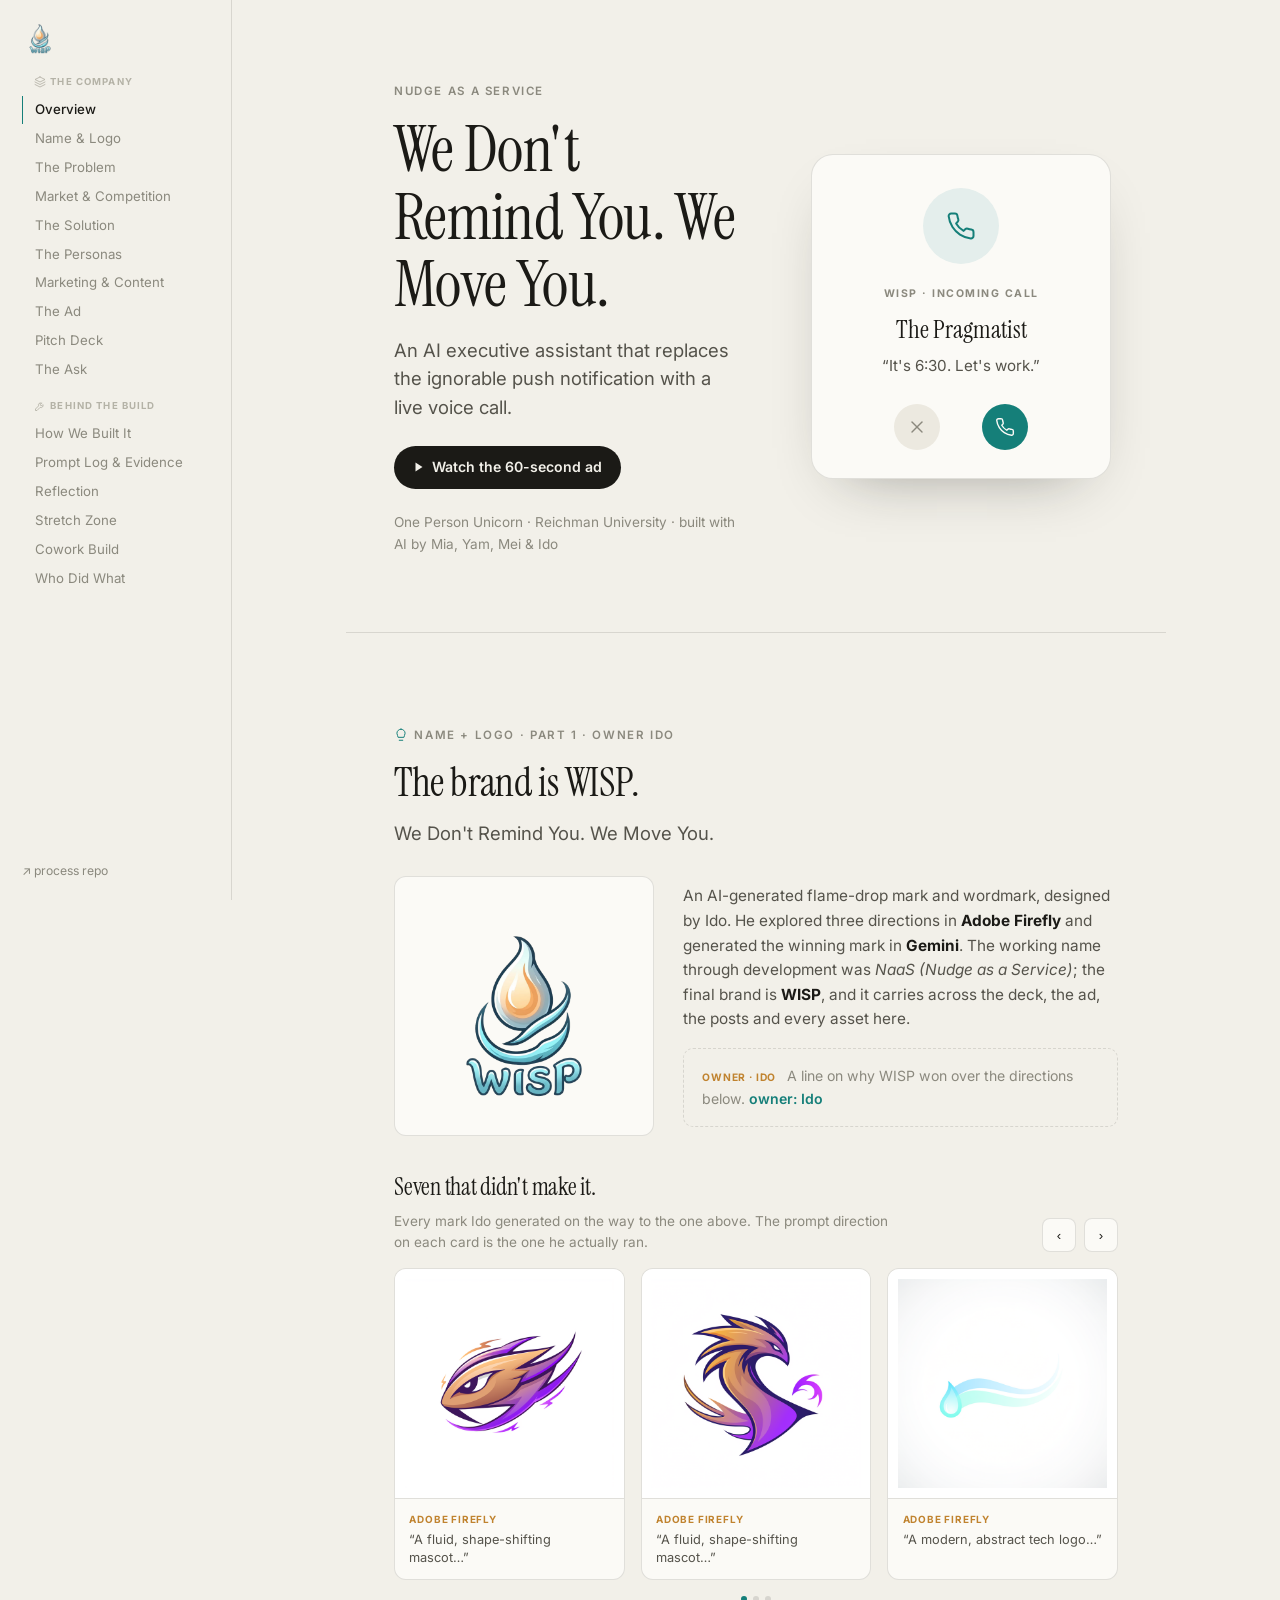
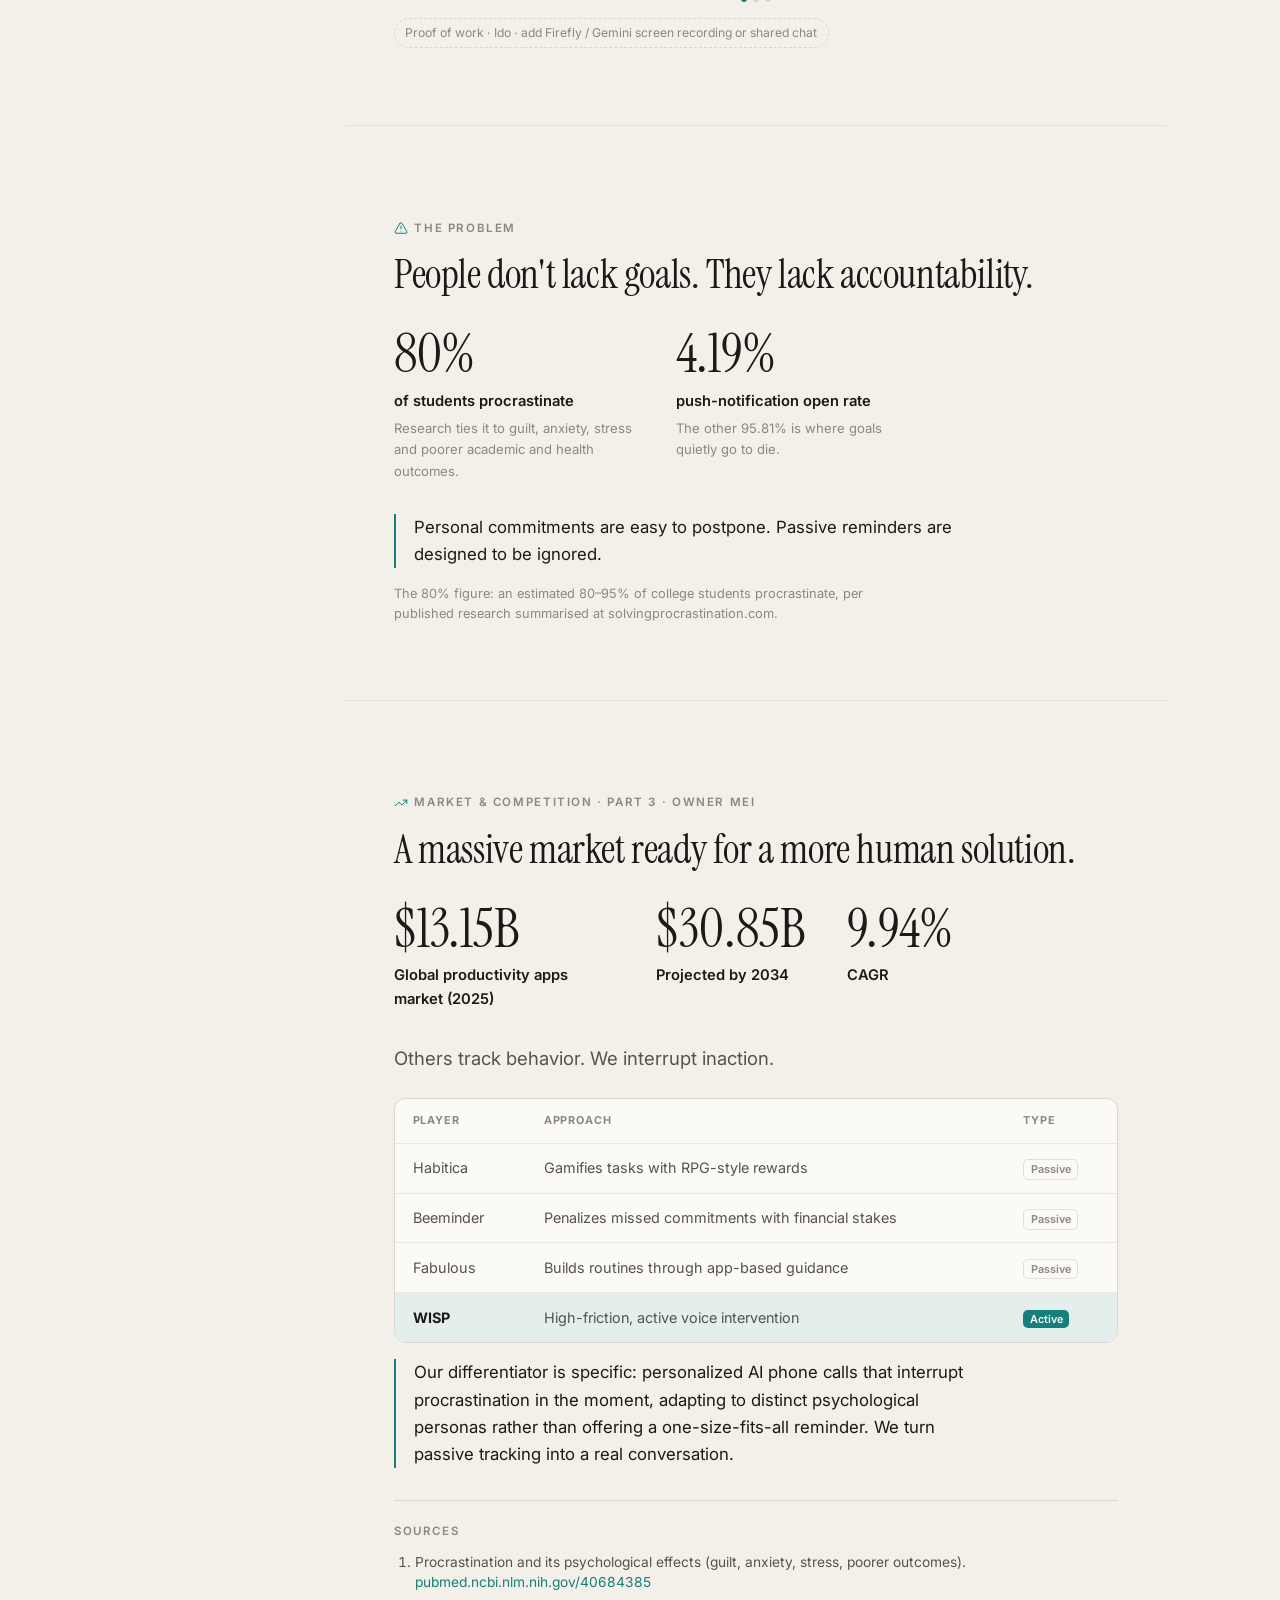
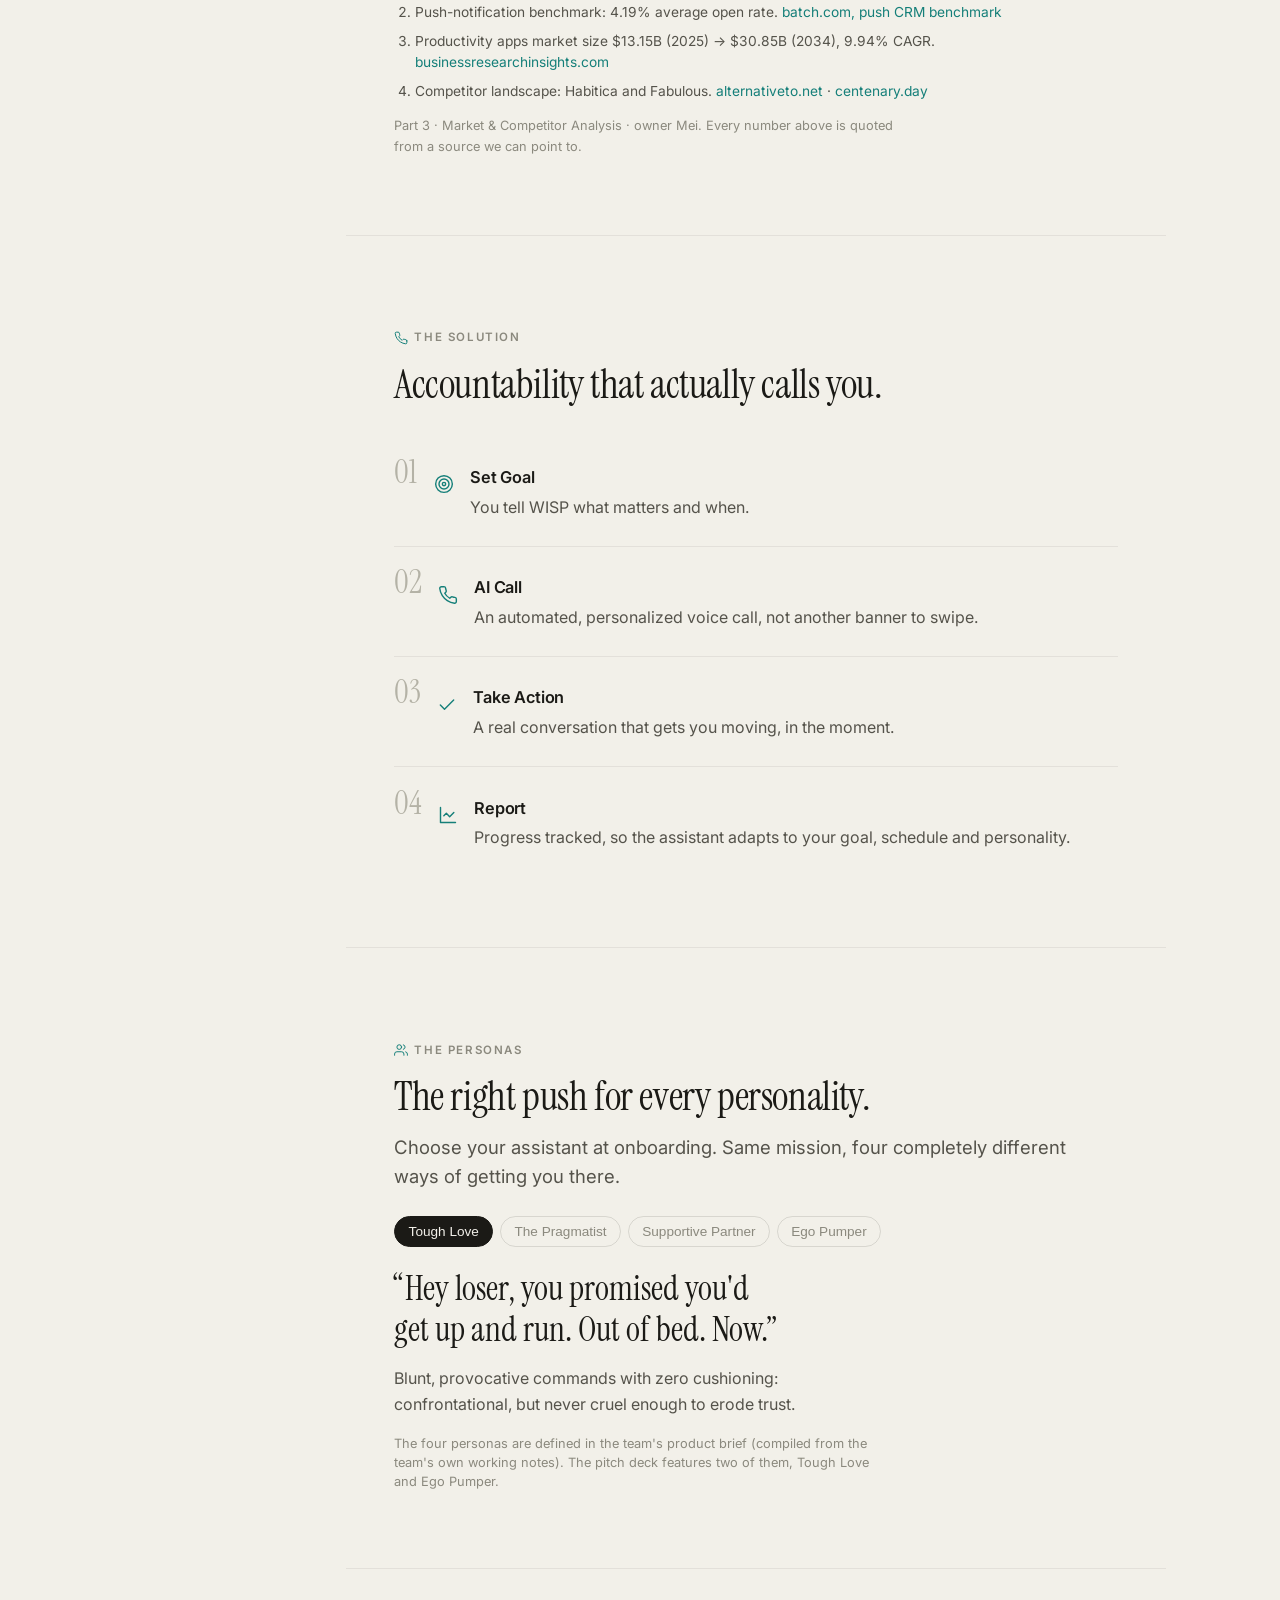
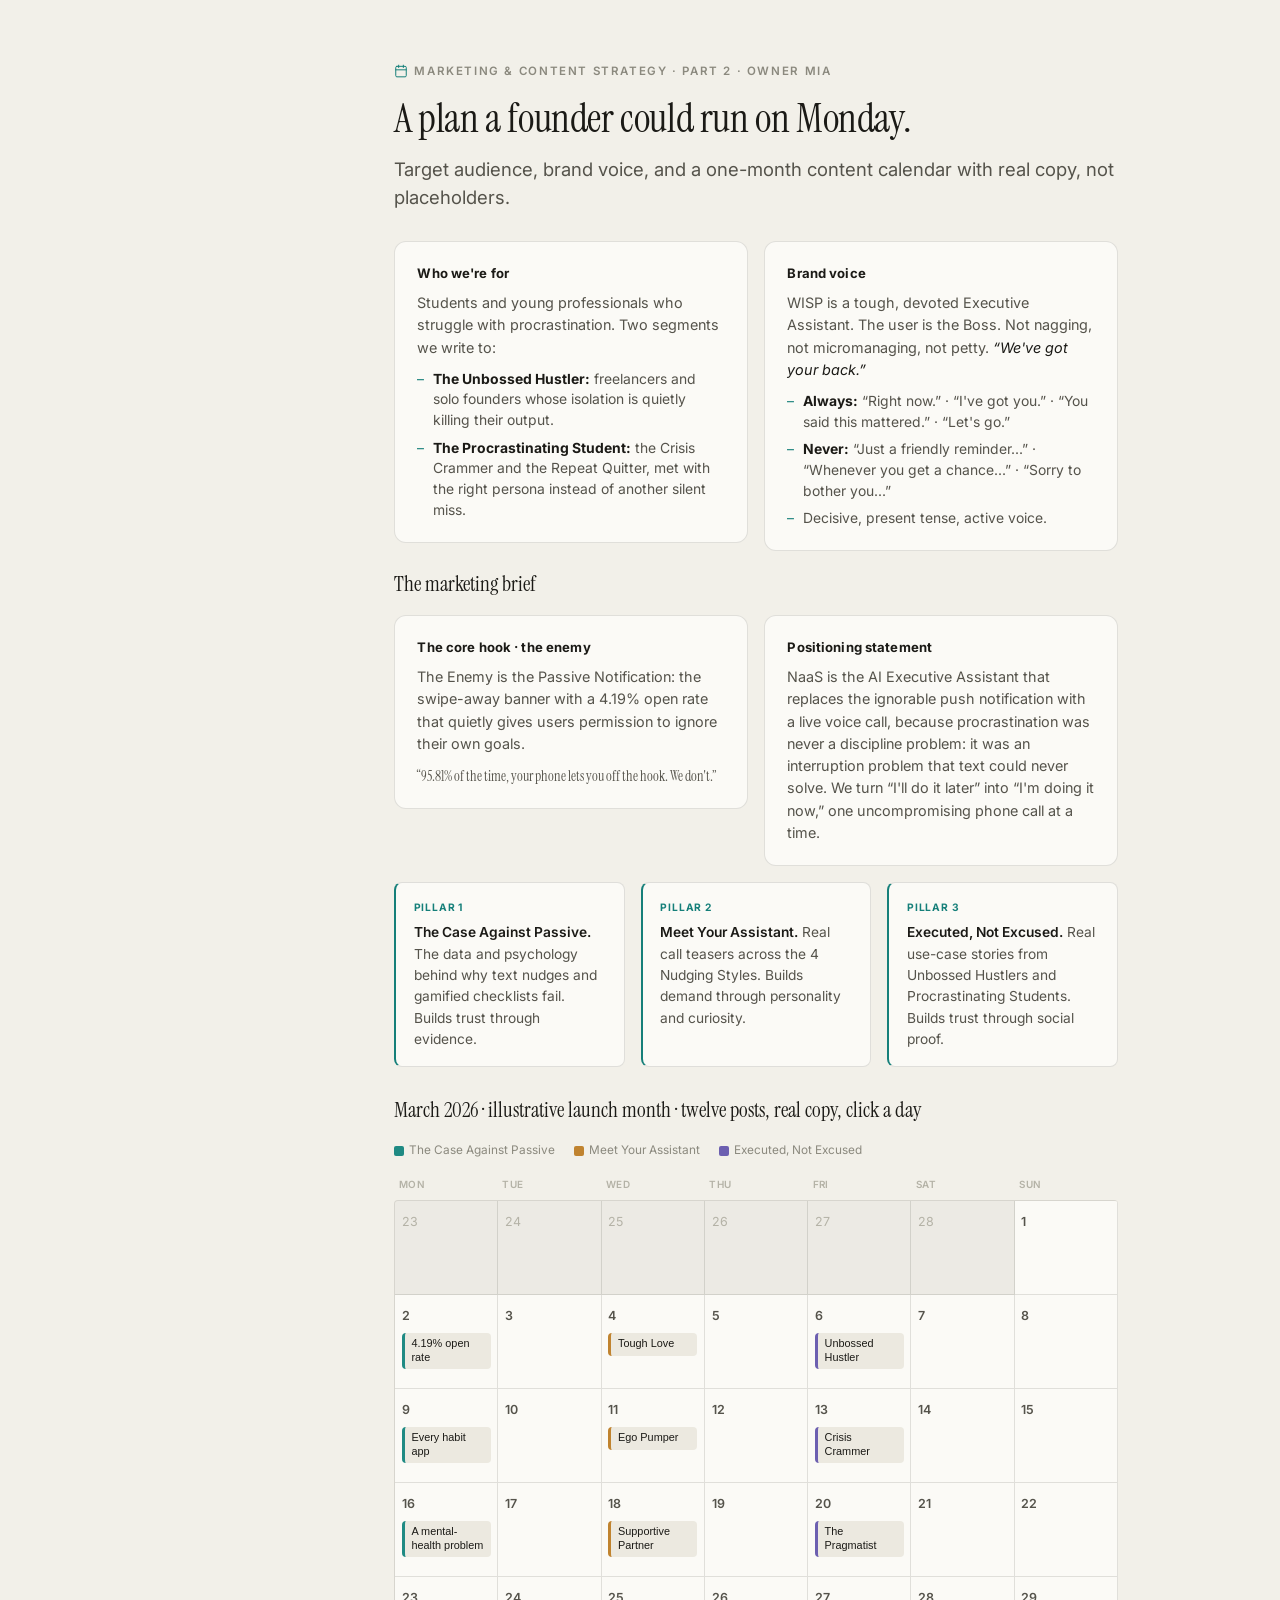
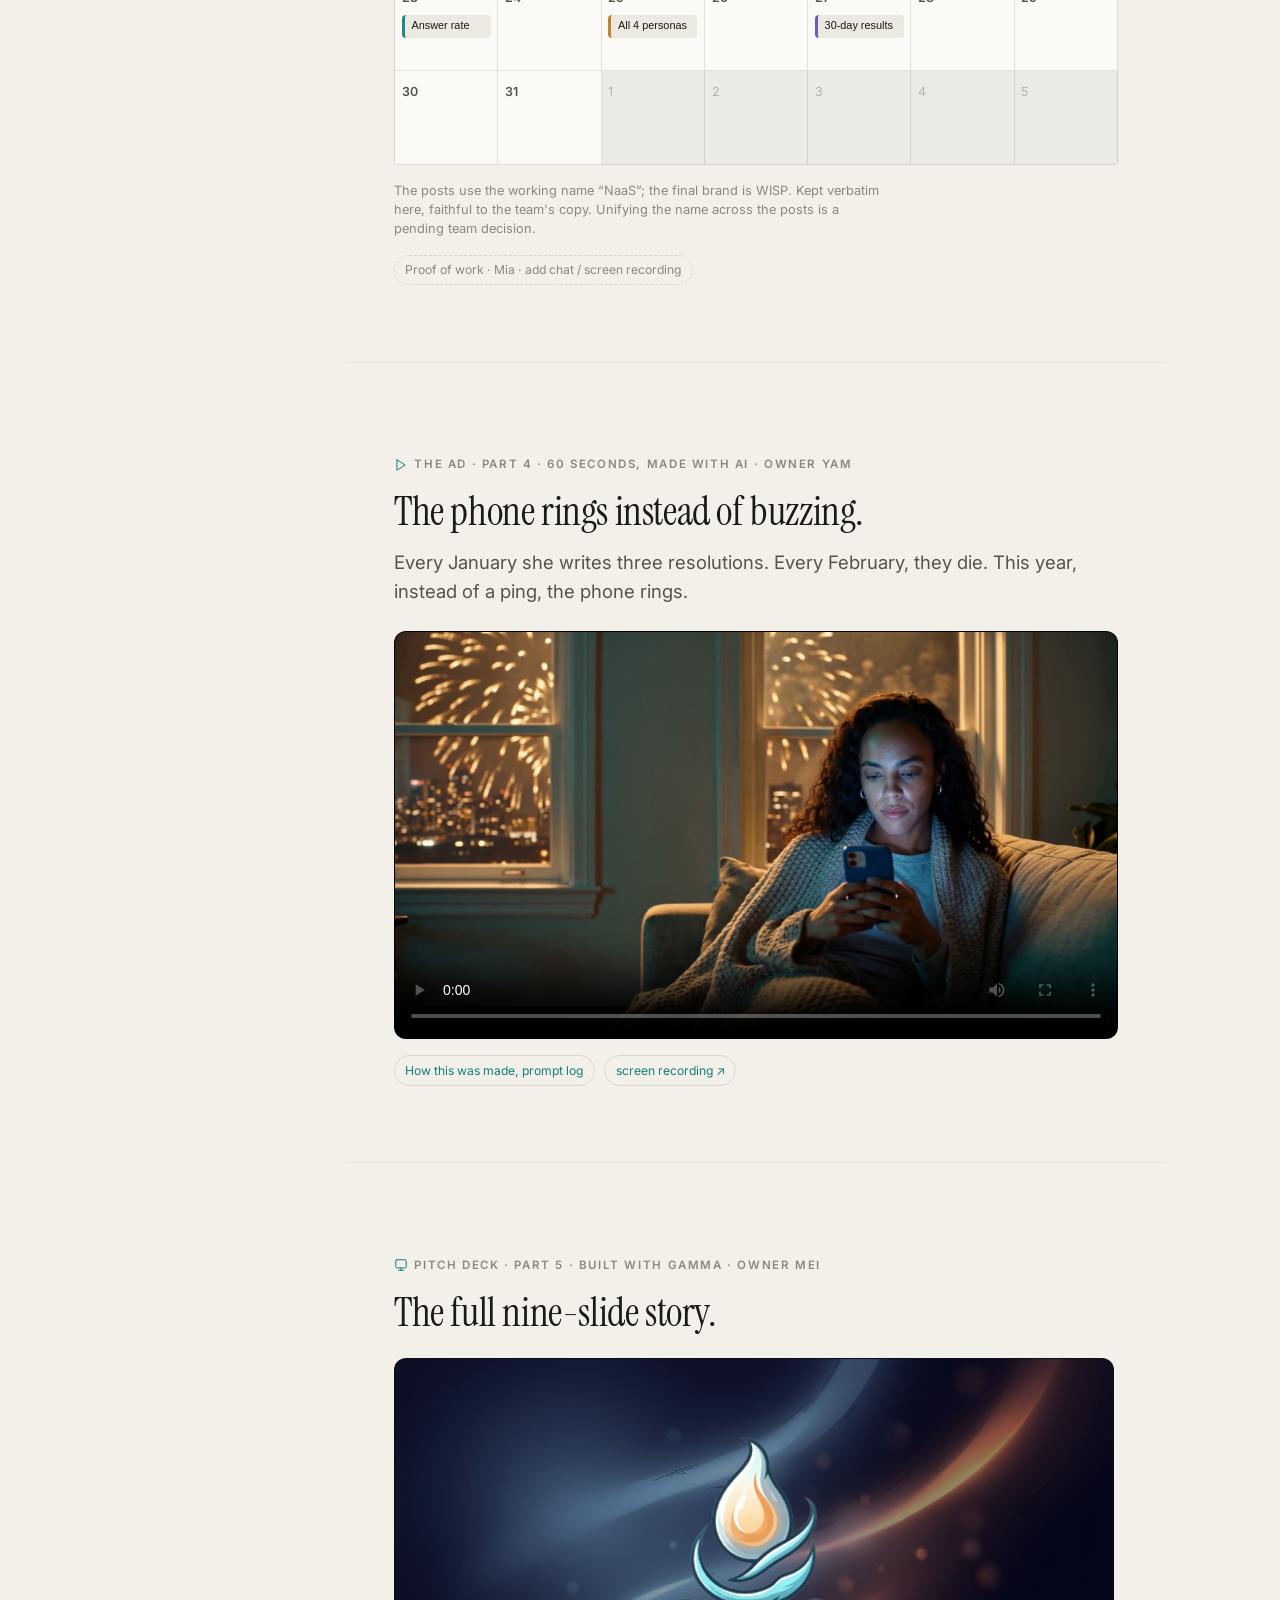
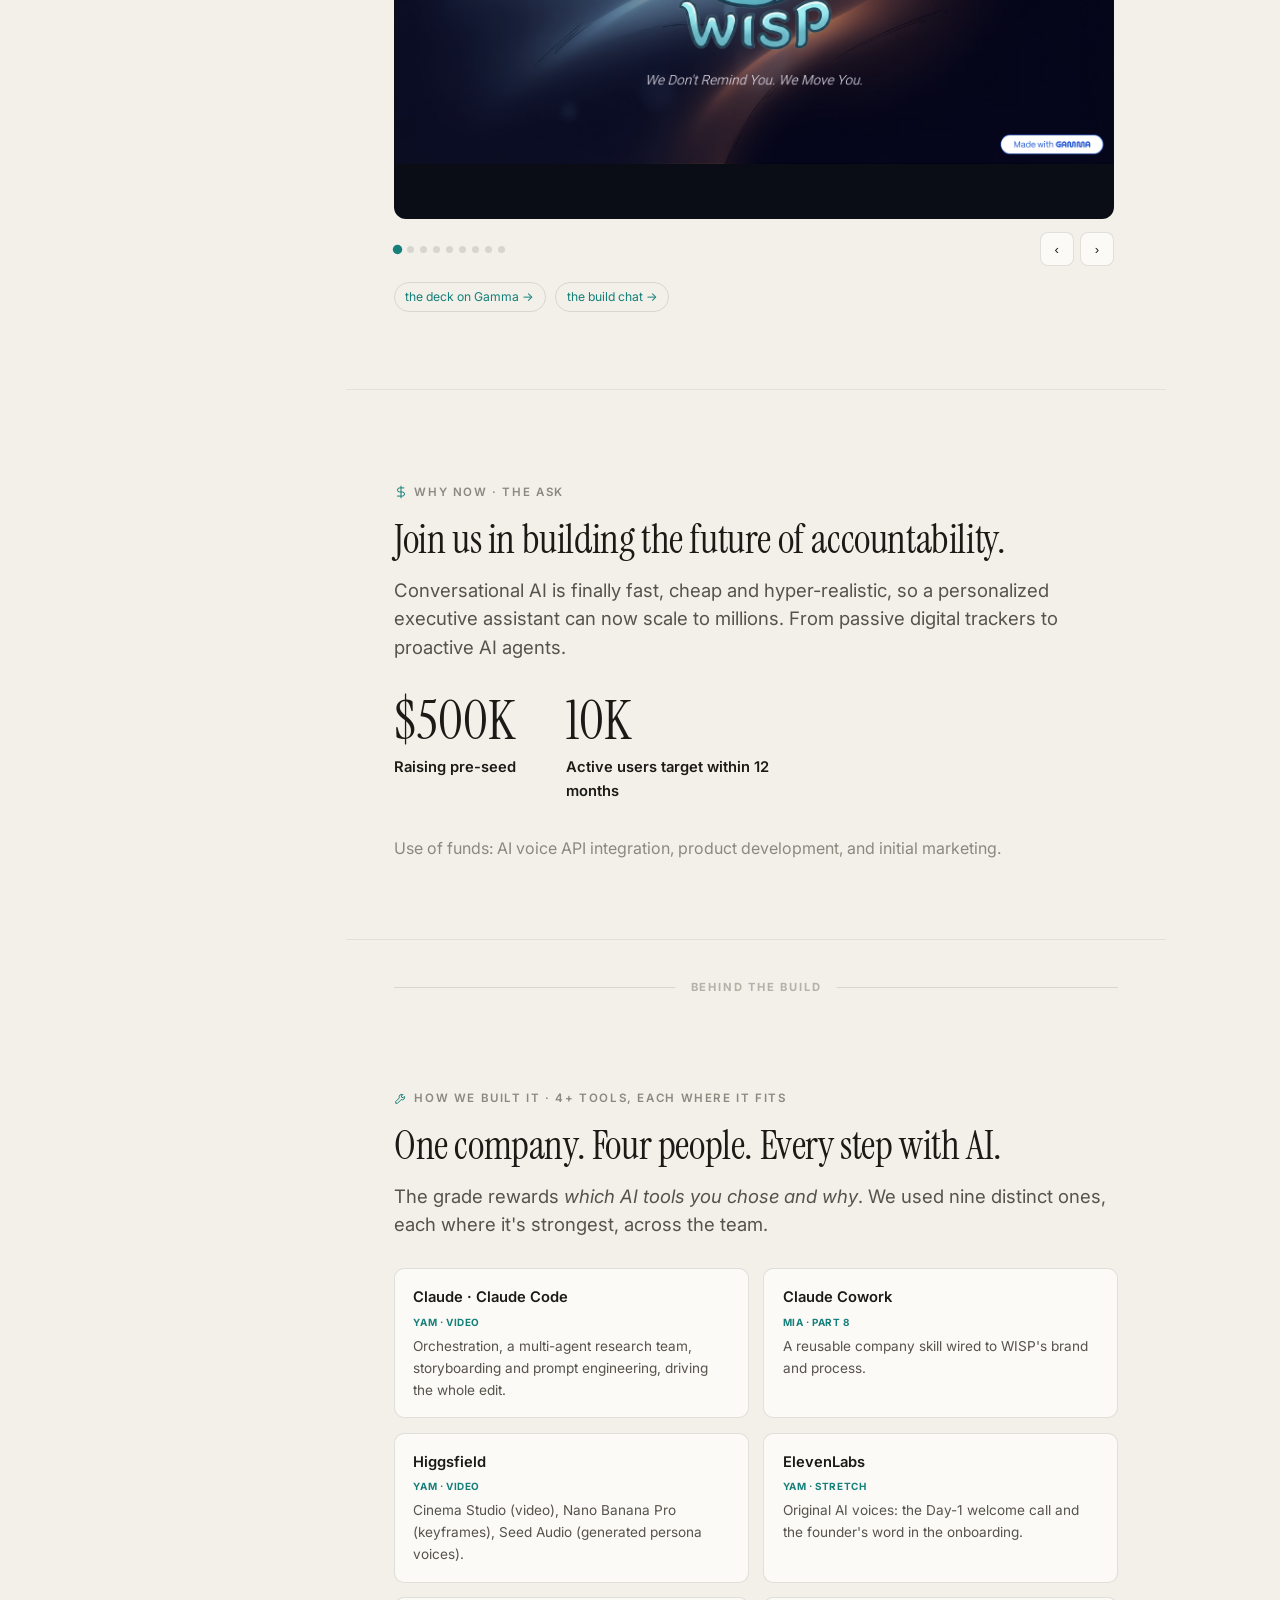
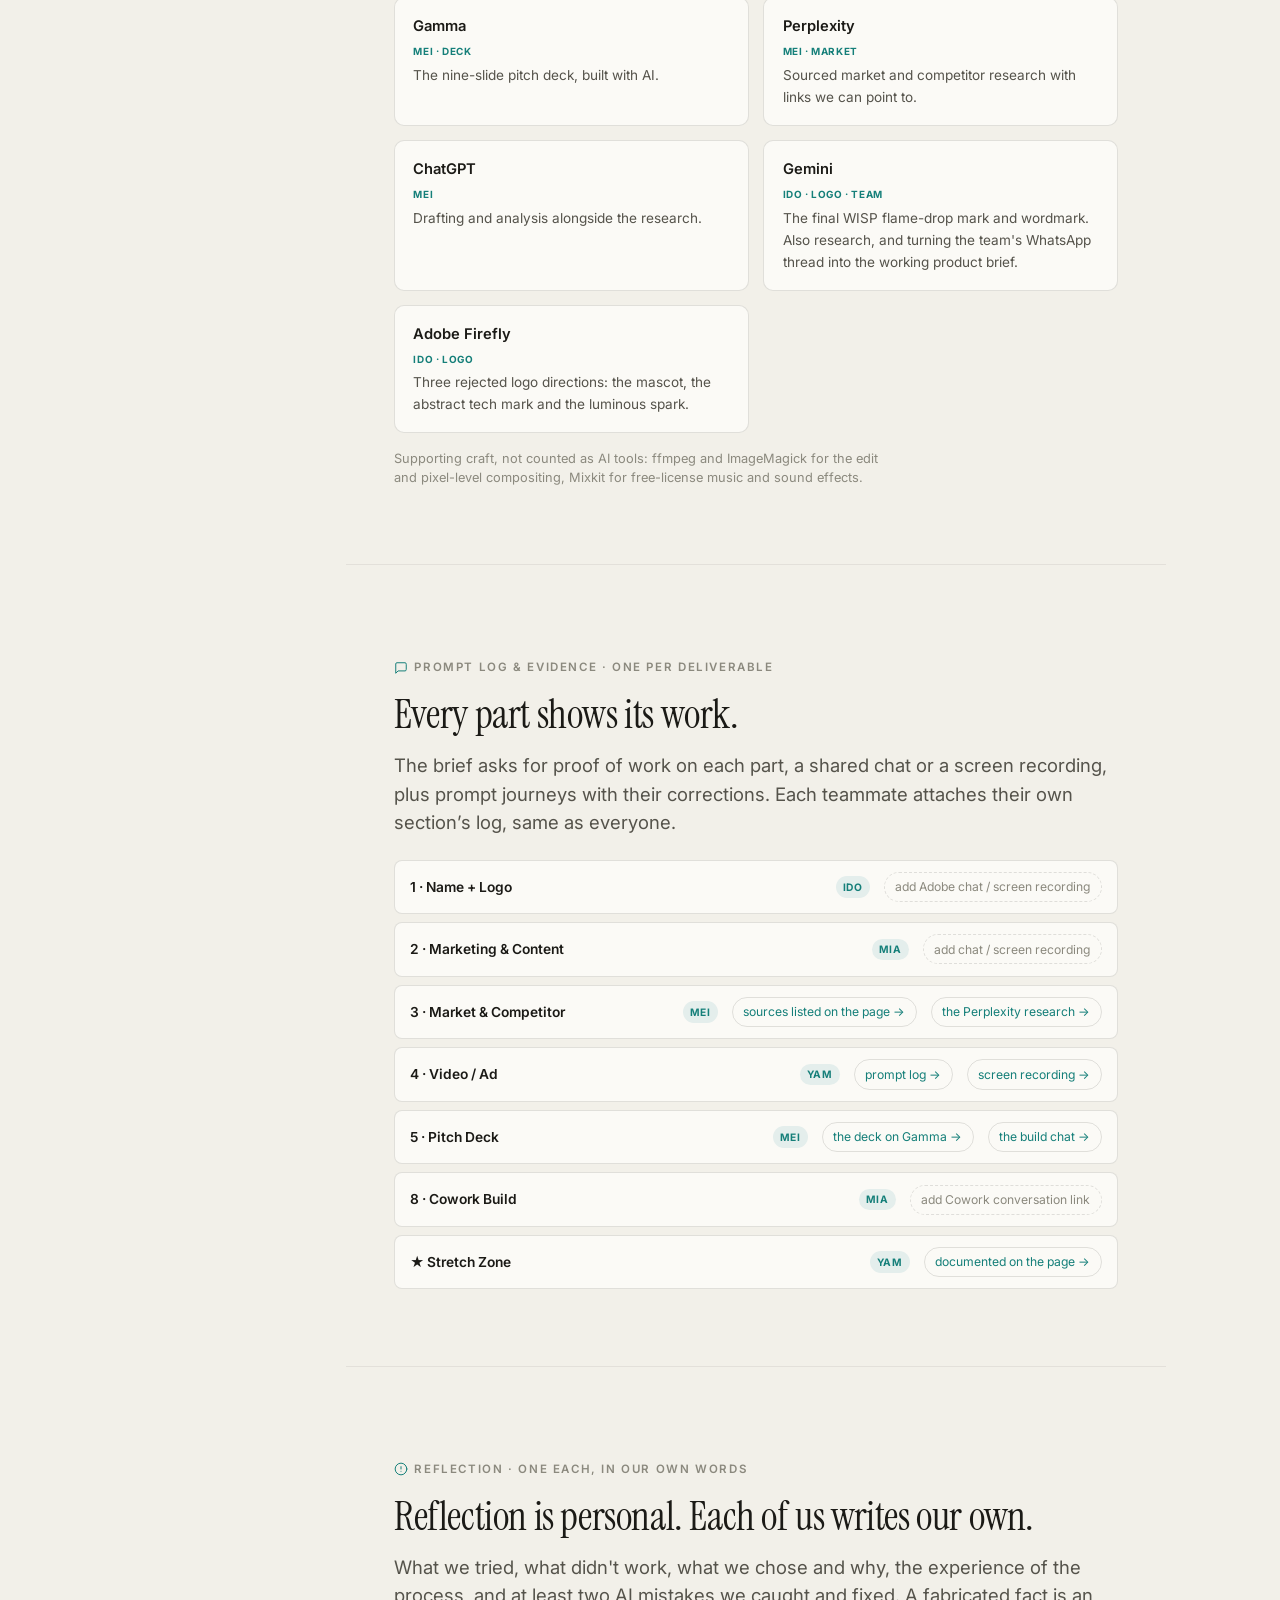
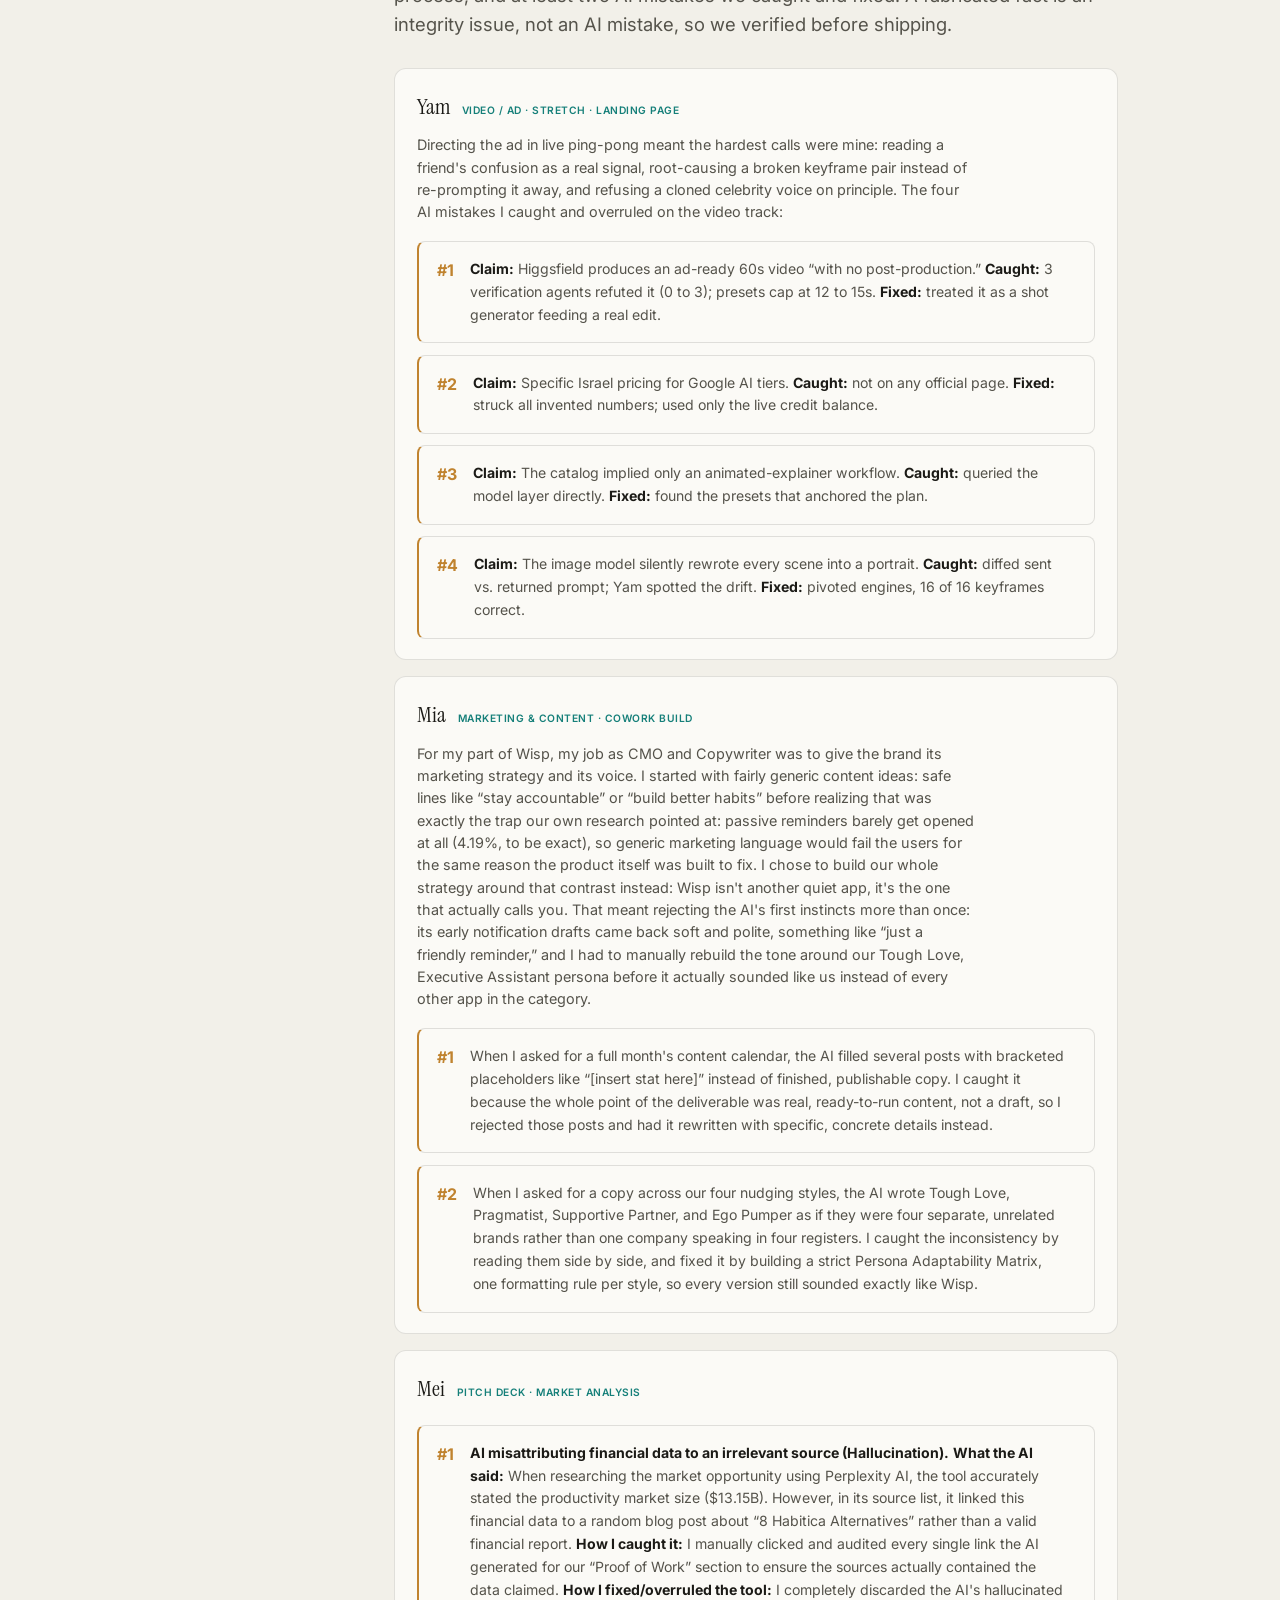
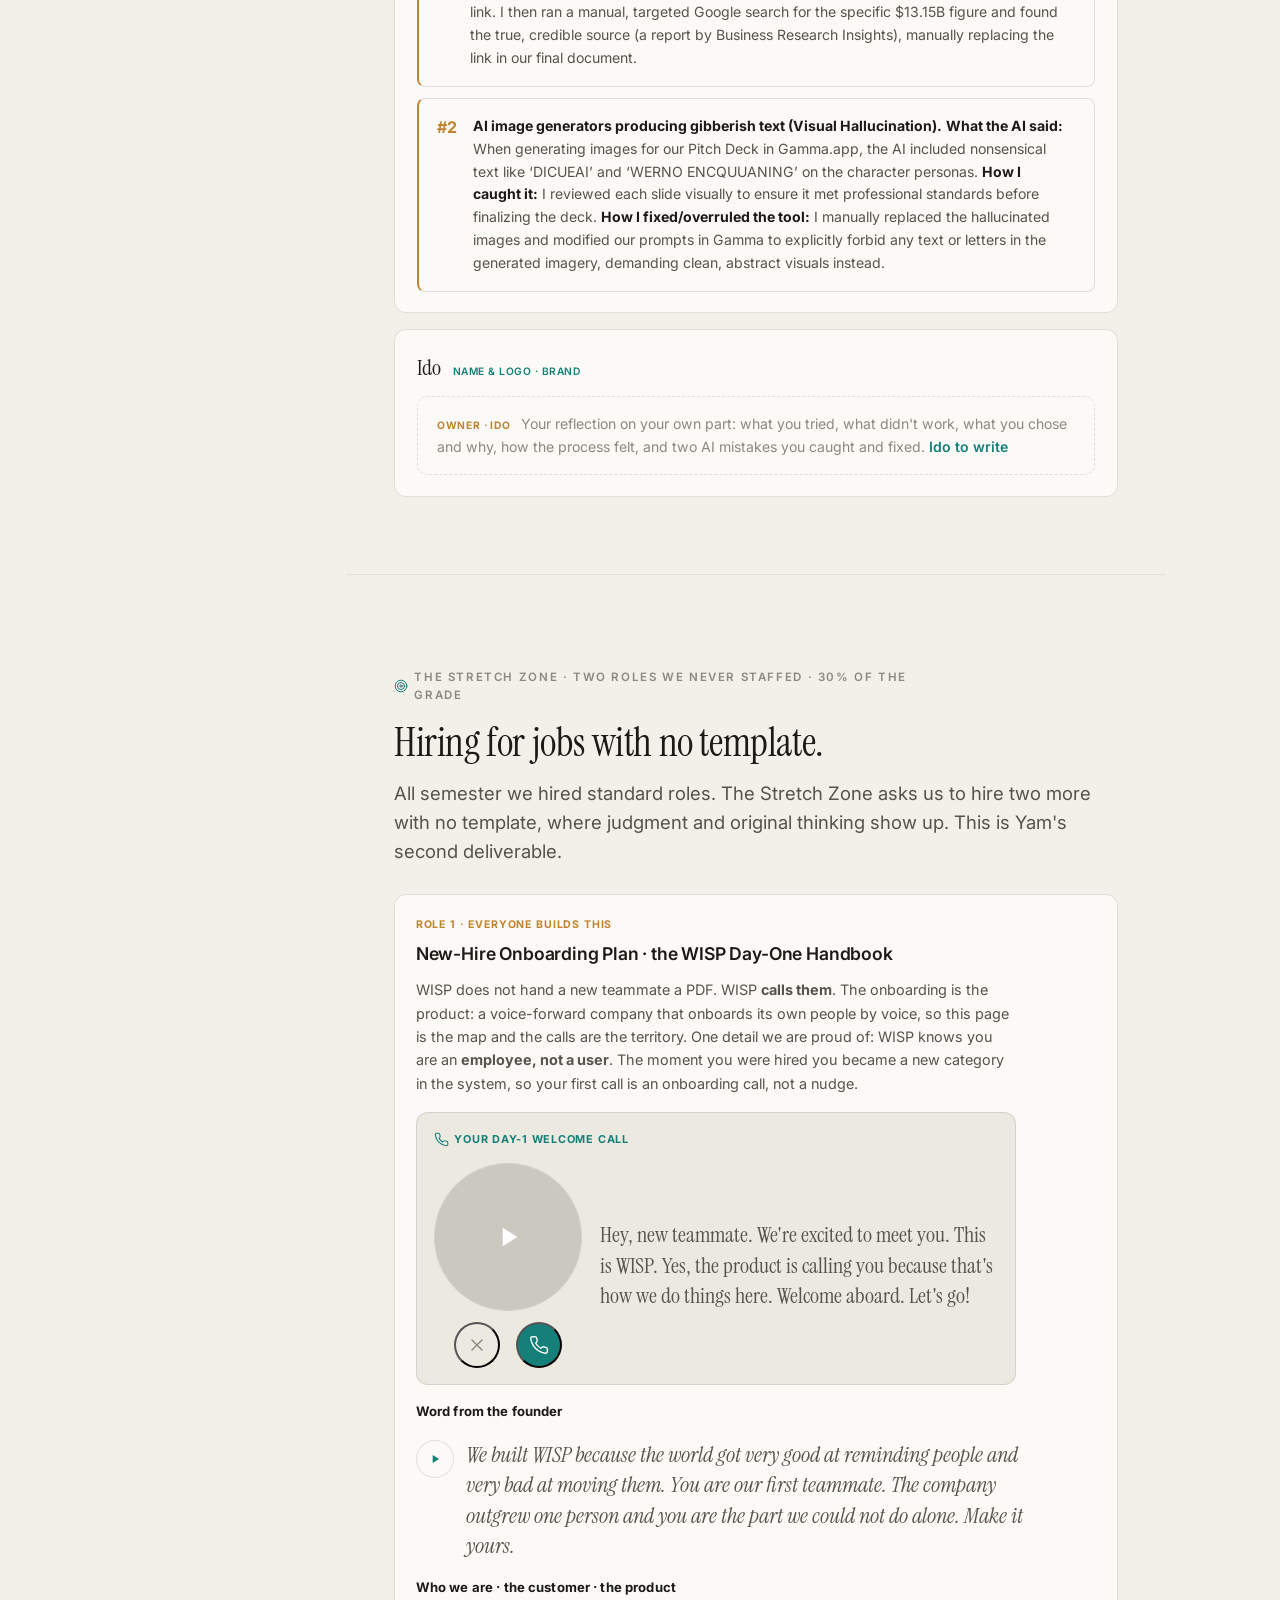
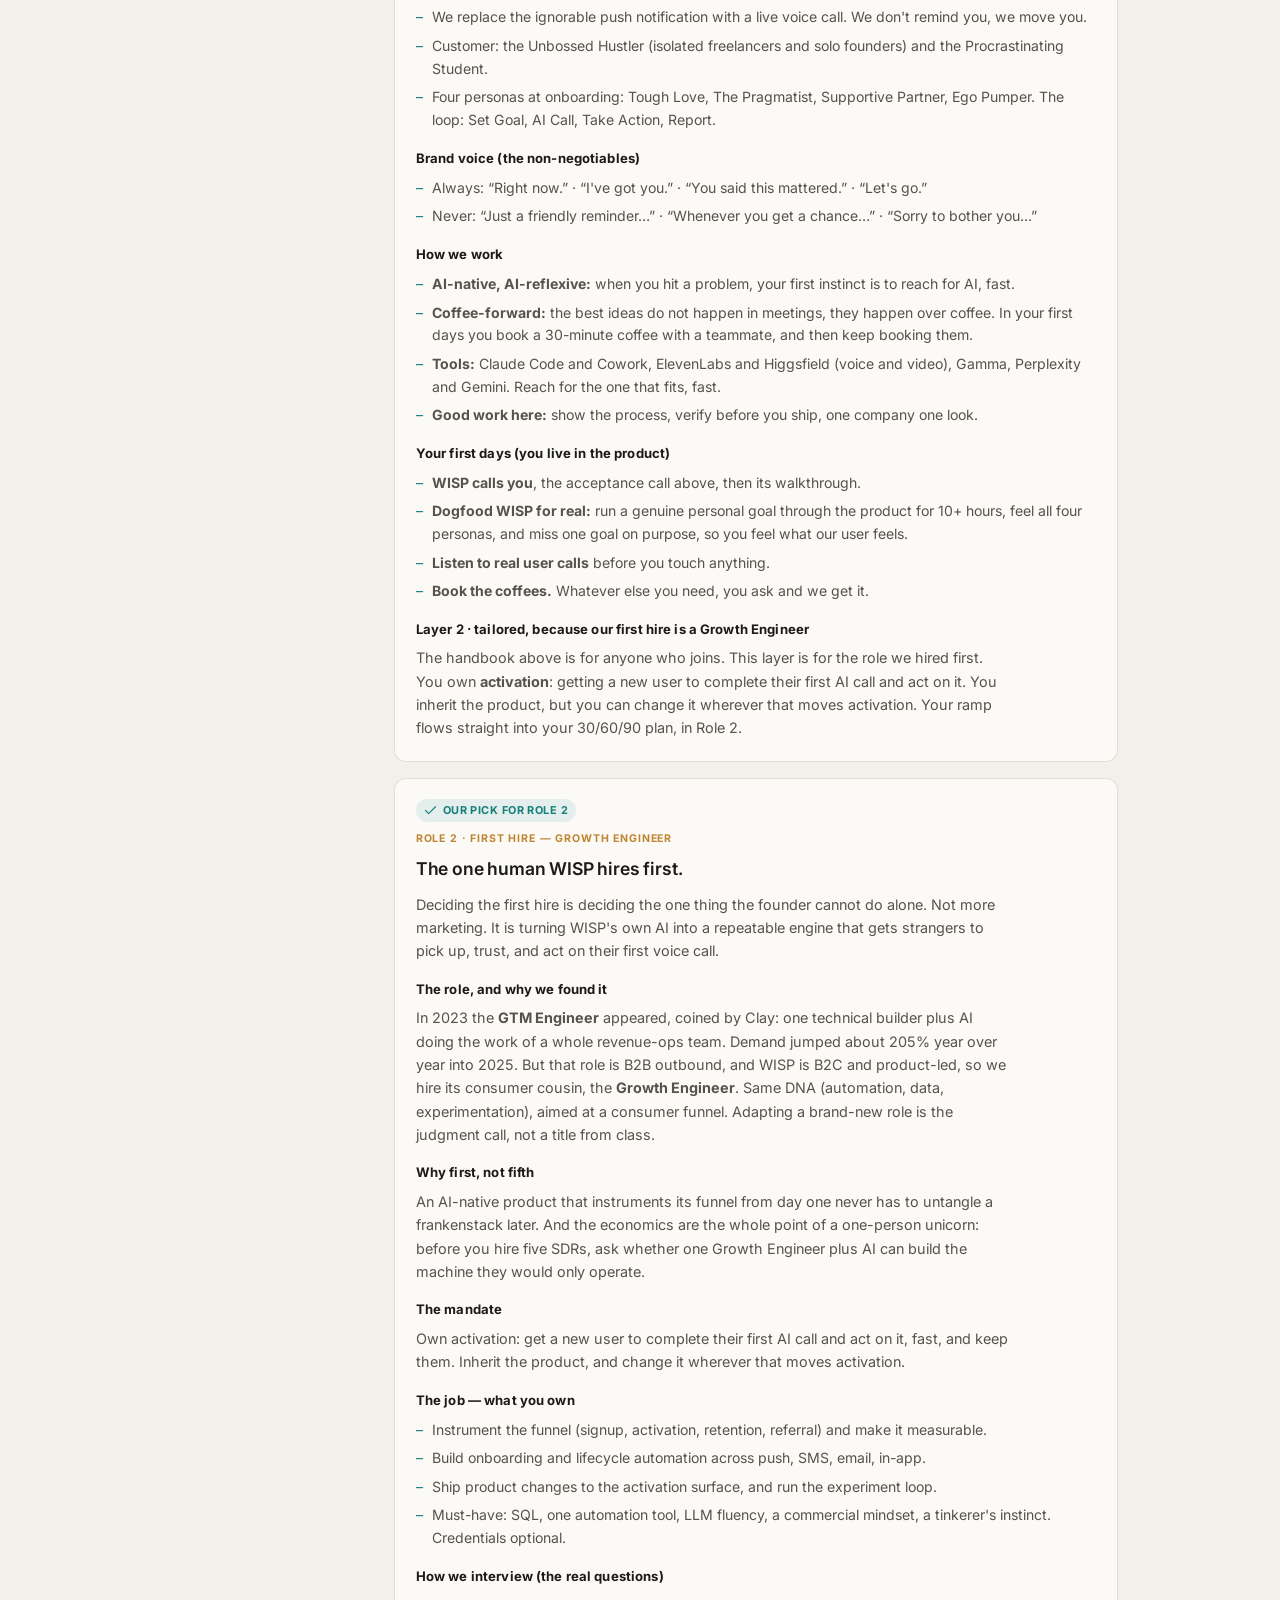
==== commit 6ccd99b5: "Landing: Ido's rejected-logo carousel + Mia's Cowork skill Ido (Part 1) - Carousel of all seven mark" ====
--- a/06-landing/index.html
+++ b/06-landing/index.html
@@ -100,11 +100,61 @@
     <div class="brandrow">
       <div class="brandmark"><img src="assets/img/wisp-logo.png" alt="WISP logo, a flame-drop mark above the WISP wordmark" /></div>
       <div class="brandfacts">
-        <p>An AI-generated flame-drop mark and wordmark, designed by Ido in <strong>Adobe</strong>. The working name through development was <em>NaaS (Nudge as a Service)</em>; the final brand is <strong>WISP</strong>, and it carries across the deck, the ad, the posts and every asset here.</p>
-        <div class="ph"><span class="ph__tag">Owner · Ido</span> Why we chose WISP over the directions we dropped, plus 2–3 rejected name / logo alternatives with a line on each, drop in here. <span class="ph__owner">owner: Ido</span></div>
-      </div>
-    </div>
-    <p class="proof-row"><span class="proof todo">Proof of work · Ido · Adobe generation · add screen recording or shared chat</span></p>
+        <p>An AI-generated flame-drop mark and wordmark, designed by Ido. He explored three directions in <strong>Adobe Firefly</strong> and generated the winning mark in <strong>Gemini</strong>. The working name through development was <em>NaaS (Nudge as a Service)</em>; the final brand is <strong>WISP</strong>, and it carries across the deck, the ad, the posts and every asset here.</p>
+        <div class="ph"><span class="ph__tag">Owner · Ido</span> A line on why WISP won over the directions below. <span class="ph__owner">owner: Ido</span></div>
+      </div>
+    </div>
+
+    <div class="rejects">
+      <div class="rejects__head">
+        <div>
+          <h3 class="rejects__h">Seven that didn't make it.</h3>
+          <p class="rejects__sub">Every mark Ido generated on the way to the one above. The prompt direction on each card is the one he actually ran.</p>
+        </div>
+        <div class="rejects__btns"><button class="icon-btn" id="rejPrev" type="button" aria-label="previous">‹</button><button class="icon-btn" id="rejNext" type="button" aria-label="next">›</button></div>
+      </div>
+      <div class="rejects__viewport"><div class="rejects__track" id="rejTrack">
+
+        <figure class="rej">
+          <div class="rej__img"><img src="assets/img/explorations/firefly-mascot-1.png" alt="Rejected logo: a purple and orange shape-shifting mascot with an eye" loading="lazy" /></div>
+          <figcaption><span class="rej__tool">Adobe Firefly</span><span class="rej__p">“A fluid, shape-shifting mascot…”</span></figcaption>
+        </figure>
+
+        <figure class="rej">
+          <div class="rej__img"><img src="assets/img/explorations/firefly-mascot-2.png" alt="Rejected logo: a purple and gold phoenix-like mascot" loading="lazy" /></div>
+          <figcaption><span class="rej__tool">Adobe Firefly</span><span class="rej__p">“A fluid, shape-shifting mascot…”</span></figcaption>
+        </figure>
+
+        <figure class="rej">
+          <div class="rej__img"><img src="assets/img/explorations/firefly-abstract-1.png" alt="Rejected logo: a cyan droplet trailing an abstract swoosh" loading="lazy" /></div>
+          <figcaption><span class="rej__tool">Adobe Firefly</span><span class="rej__p">“A modern, abstract tech logo…”</span></figcaption>
+        </figure>
+
+        <figure class="rej">
+          <div class="rej__img"><img src="assets/img/explorations/firefly-abstract-2.png" alt="Rejected logo: a pale cyan droplet with a faint swoosh" loading="lazy" /></div>
+          <figcaption><span class="rej__tool">Adobe Firefly</span><span class="rej__p">“A modern, abstract tech logo…”</span></figcaption>
+        </figure>
+
+        <figure class="rej">
+          <div class="rej__img"><img src="assets/img/explorations/firefly-spark.png" alt="Rejected logo: a peach glowing flame-drop" loading="lazy" /></div>
+          <figcaption><span class="rej__tool">Adobe Firefly</span><span class="rej__p">“A luminous, glowing spark motif…”</span></figcaption>
+        </figure>
+
+        <figure class="rej">
+          <div class="rej__img"><img src="assets/img/explorations/gemini-nomark.png" alt="Rejected logo: the flame-drop and swoosh without a wordmark" loading="lazy" /></div>
+          <figcaption><span class="rej__tool">Gemini</span><span class="rej__p">The winning shape, before the wordmark</span></figcaption>
+        </figure>
+
+        <figure class="rej">
+          <div class="rej__img"><img src="assets/img/explorations/gemini-sparkle.png" alt="Rejected logo: the flame-drop and swoosh with sparkles" loading="lazy" /></div>
+          <figcaption><span class="rej__tool">Gemini</span><span class="rej__p">Same shape, with sparkles added</span></figcaption>
+        </figure>
+
+      </div></div>
+      <div class="rejects__dots" id="rejDots"></div>
+    </div>
+
+    <p class="proof-row"><span class="proof todo">Proof of work · Ido · add Firefly / Gemini screen recording or shared chat</span></p>
   </section>
 
   <!-- PROBLEM -->
@@ -305,8 +355,8 @@
       <div class="tool"><div class="tool__name">Gamma</div><div class="tool__who">Mei · deck</div><div class="tool__for">The nine-slide pitch deck, built with AI.</div></div>
       <div class="tool"><div class="tool__name">Perplexity</div><div class="tool__who">Mei · market</div><div class="tool__for">Sourced market and competitor research with links we can point to.</div></div>
       <div class="tool"><div class="tool__name">ChatGPT</div><div class="tool__who">Mei</div><div class="tool__for">Drafting and analysis alongside the research.</div></div>
-      <div class="tool"><div class="tool__name">Gemini</div><div class="tool__who">team</div><div class="tool__for">Research, and turning the team's WhatsApp thread into the working product brief.</div></div>
-      <div class="tool"><div class="tool__name">Adobe</div><div class="tool__who">Ido · logo</div><div class="tool__for">The AI-generated WISP flame-drop mark and wordmark.</div></div>
+      <div class="tool"><div class="tool__name">Gemini</div><div class="tool__who">Ido · logo · team</div><div class="tool__for">The final WISP flame-drop mark and wordmark. Also research, and turning the team's WhatsApp thread into the working product brief.</div></div>
+      <div class="tool"><div class="tool__name">Adobe Firefly</div><div class="tool__who">Ido · logo</div><div class="tool__for">Three rejected logo directions: the mascot, the abstract tech mark and the luminous spark.</div></div>
     </div>
     <p class="src-note">Supporting craft, not counted as AI tools: ffmpeg and ImageMagick for the edit and pixel-level compositing, Mixkit for free-license music and sound effects.</p>
   </section>
@@ -488,7 +538,38 @@
   <section class="block" id="cowork">
     <p class="eyebrow"><svg class="ico" viewBox="0 0 24 24"><rect x="4" y="4" width="16" height="16" rx="2"/><rect x="9" y="9" width="6" height="6"/><path d="M9 2v2M15 2v2M9 20v2M15 20v2M2 9h2M2 15h2M20 9h2M20 15h2"/></svg> The Cowork Build · Part 8 · owner Mia</p>
     <h2>A skill wired to WISP.</h2>
-    <div class="ph"><span class="ph__tag">Coming from Mia</span> A custom Claude Cowork skill that encodes WISP's brand voice or a repeating process, created and exported by Mia. The conversation and what it produces will live here. <span class="ph__owner">owner: Mia</span></div>
+    <p class="lede">Mia built a reusable Claude skill, <code class="skillname">naas-content-generator</code>, that encodes the brand voice, the three content pillars and the four nudging styles. It is the tool that wrote the twelve posts in the calendar above: ask it for “next month” and it returns the full run, on voice, without re-deriving the brand each time.</p>
+    <div class="skill">
+      <div class="skill__head">
+        <span class="skill__file">naas-content-generator/SKILL.md</span>
+        <a class="proof" href="assets/skill/naas-content-generator.skill" download>download the skill →</a>
+      </div>
+      <div class="skill__body">
+        <p class="skill__why">In Mia's words, the reason it exists: <em>“The value of this skill is consistency: without it, every fresh conversation re-derives the brand voice from scratch and drifts back toward soft, ignorable copy (the exact thing NaaS exists to fight).”</em></p>
+        <div class="skill__grid">
+          <div class="skill__card">
+            <h4>What it knows</h4>
+            <ul>
+              <li>Core tone: Decisive · Devoted · Uncompromising</li>
+              <li>The 3 content pillars, and which one a topic belongs to</li>
+              <li>The 4 nudging styles, one formatting rule each</li>
+              <li>Segment routing: Hustler → Ego Pumper, Crammer → Tough Love, Quitter → Supportive Partner</li>
+            </ul>
+          </div>
+          <div class="skill__card">
+            <h4>The guardrails it enforces</h4>
+            <ul>
+              <li>A hard “never say” list, checked against every draft</li>
+              <li>No field labels, no hashtags, no default emoji: copy-paste ready</li>
+              <li>“Next month” with no count means 12 posts, Mon/Wed/Fri, pillars rotated</li>
+              <li>Never names a competitor: describes the failure mode instead</li>
+            </ul>
+          </div>
+        </div>
+      </div>
+    </div>
+    <p class="src-note">The skill's own worked example returns the Week 1 · Day 3 “Tough Love” post word for word as it appears in the calendar above, which is the clearest proof it is the thing that produced the month.</p>
+    <p class="proof-row"><span class="proof todo">Proof of work · Mia · add the Cowork conversation link</span></p>
   </section>
 
   <!-- TEAM -->
--- a/06-landing/styles.css
+++ b/06-landing/styles.css
@@ -324,6 +324,39 @@
 .ph .ph__tag { font-size: 0.64rem; font-weight: 700; letter-spacing: 0.08em; text-transform: uppercase; color: var(--p2); margin-right: 0.4rem; }
 .ph .ph__owner { color: var(--accent); font-weight: 600; }
 
+/* ============ REJECTED LOGO CAROUSEL (Ido) ============ */
+.rejects { margin-top: 2rem; }
+.rejects__head { display: flex; align-items: flex-end; justify-content: space-between; gap: 1rem; margin-bottom: 1rem; flex-wrap: wrap; }
+.rejects__h { font-family: var(--serif); font-size: 1.5rem; color: var(--ink); font-weight: 400; }
+.rejects__sub { font-size: 0.85rem; color: var(--ink-dim); margin-top: 0.3rem; max-width: 56ch; line-height: 1.5; }
+.rejects__btns { display: flex; gap: 0.5rem; flex-shrink: 0; }
+.rejects__viewport { overflow: hidden; }
+.rejects__track { display: flex; gap: 1rem; transition: transform .45s var(--ease); }
+.rej { flex: 0 0 calc((100% - 2rem) / 3); background: var(--panel); border: 1px solid var(--line); border-radius: var(--radius); overflow: hidden; }
+.rej__img { background: #fff; aspect-ratio: 4 / 3; display: grid; place-items: center; padding: 0.6rem; }
+.rej__img img { width: 100%; height: 100%; object-fit: contain; }
+.rej figcaption { padding: 0.75rem 0.9rem; border-top: 1px solid var(--line); }
+.rej__tool { display: block; font-size: 0.62rem; font-weight: 700; letter-spacing: 0.08em; text-transform: uppercase; color: var(--p2); }
+.rej__p { display: block; font-size: 0.8rem; color: var(--ink-soft); margin-top: 0.25rem; line-height: 1.4; }
+.rejects__dots { display: flex; gap: 6px; justify-content: center; margin-top: 1rem; }
+.rejects__dots span { width: 6px; height: 6px; border-radius: 50%; background: var(--line); cursor: pointer; transition: background .2s; }
+.rejects__dots span.on { background: var(--accent); }
+
+/* ============ COWORK SKILL (Mia) ============ */
+.skillname { font-family: ui-monospace, SFMono-Regular, Menlo, monospace; font-size: 0.92em; background: var(--panel); border: 1px solid var(--line); border-radius: 5px; padding: 0.08em 0.4em; color: var(--ink); }
+.skill { margin-top: 1.6rem; border: 1px solid var(--line); border-radius: var(--radius); overflow: hidden; background: var(--panel); }
+.skill__head { display: flex; align-items: center; justify-content: space-between; gap: 1rem; padding: 0.7rem 1rem; border-bottom: 1px solid var(--line); flex-wrap: wrap; }
+.skill__file { font-family: ui-monospace, SFMono-Regular, Menlo, monospace; font-size: 0.76rem; color: var(--ink-dim); }
+.skill__body { padding: 1.2rem 1.3rem; }
+.skill__why { font-size: 0.9rem; color: var(--ink-soft); line-height: 1.6; max-width: 72ch; }
+.skill__why em { color: var(--ink); font-style: italic; }
+.skill__grid { display: grid; grid-template-columns: 1fr 1fr; gap: 1rem; margin-top: 1.2rem; }
+.skill__card { background: var(--bg); border: 1px solid var(--line); border-radius: 8px; padding: 1rem 1.1rem; }
+.skill__card h4 { font-size: 0.8rem; font-weight: 700; color: var(--ink); margin-bottom: 0.55rem; }
+.skill__card ul { list-style: none; display: grid; gap: 0.4rem; }
+.skill__card li { font-size: 0.84rem; color: var(--ink-soft); line-height: 1.45; padding-left: 0.9rem; position: relative; }
+.skill__card li::before { content: "–"; position: absolute; left: 0; color: var(--accent); }
+
 /* ============ WHO DID WHAT · one section per person ============ */
 .who { display: grid; gap: 1rem; margin-top: 1.8rem; }
 .who__member { background: var(--panel); border: 1px solid var(--line); border-radius: var(--radius); padding: 1.3rem 1.4rem; transition: border-color .2s var(--ease); }
@@ -419,7 +452,8 @@
   .sidebar.open { transform: none; }
   .side-toggle { display: block; }
   .content { margin-left: 0; }
-  .tools, .roles, .mk-grid, .mk-brief__grid, .pillars { grid-template-columns: 1fr; }
+  .tools, .roles, .mk-grid, .mk-brief__grid, .pillars, .skill__grid { grid-template-columns: 1fr; }
+  .rej { flex-basis: calc((100% - 1rem) / 2); }
   .brandrow { grid-template-columns: 1fr; }
   .hero__grid { grid-template-columns: 1fr; gap: 2.4rem; }
   .call-card { max-width: 340px; }
@@ -437,6 +471,7 @@
   .statrow { gap: 1.6rem; }
   .who__photo { width: 46px; flex-basis: 46px; }
   .who__name { font-size: 1.2rem; }
+  .rej { flex-basis: 100%; }
 }
 /* ---------- mobile-only "best on desktop" banner ---------- */
 .m-banner { display: none; }
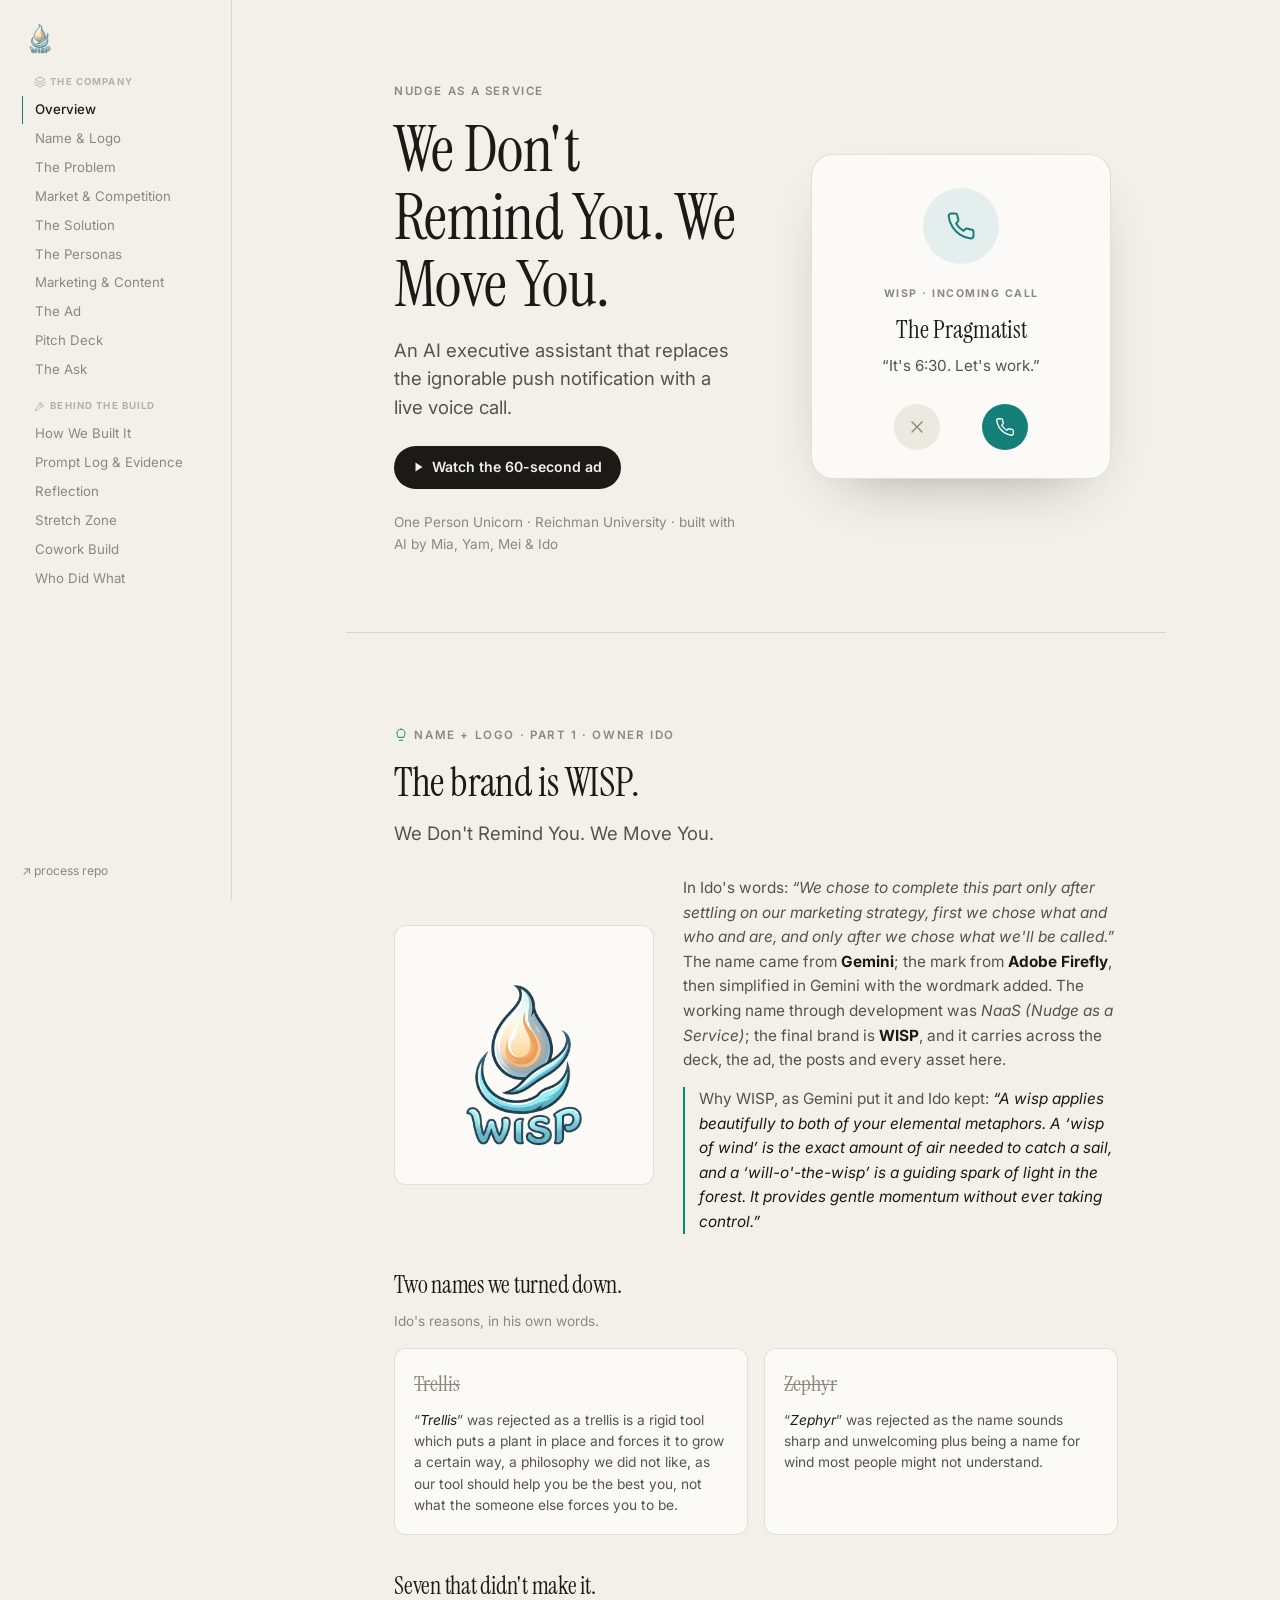
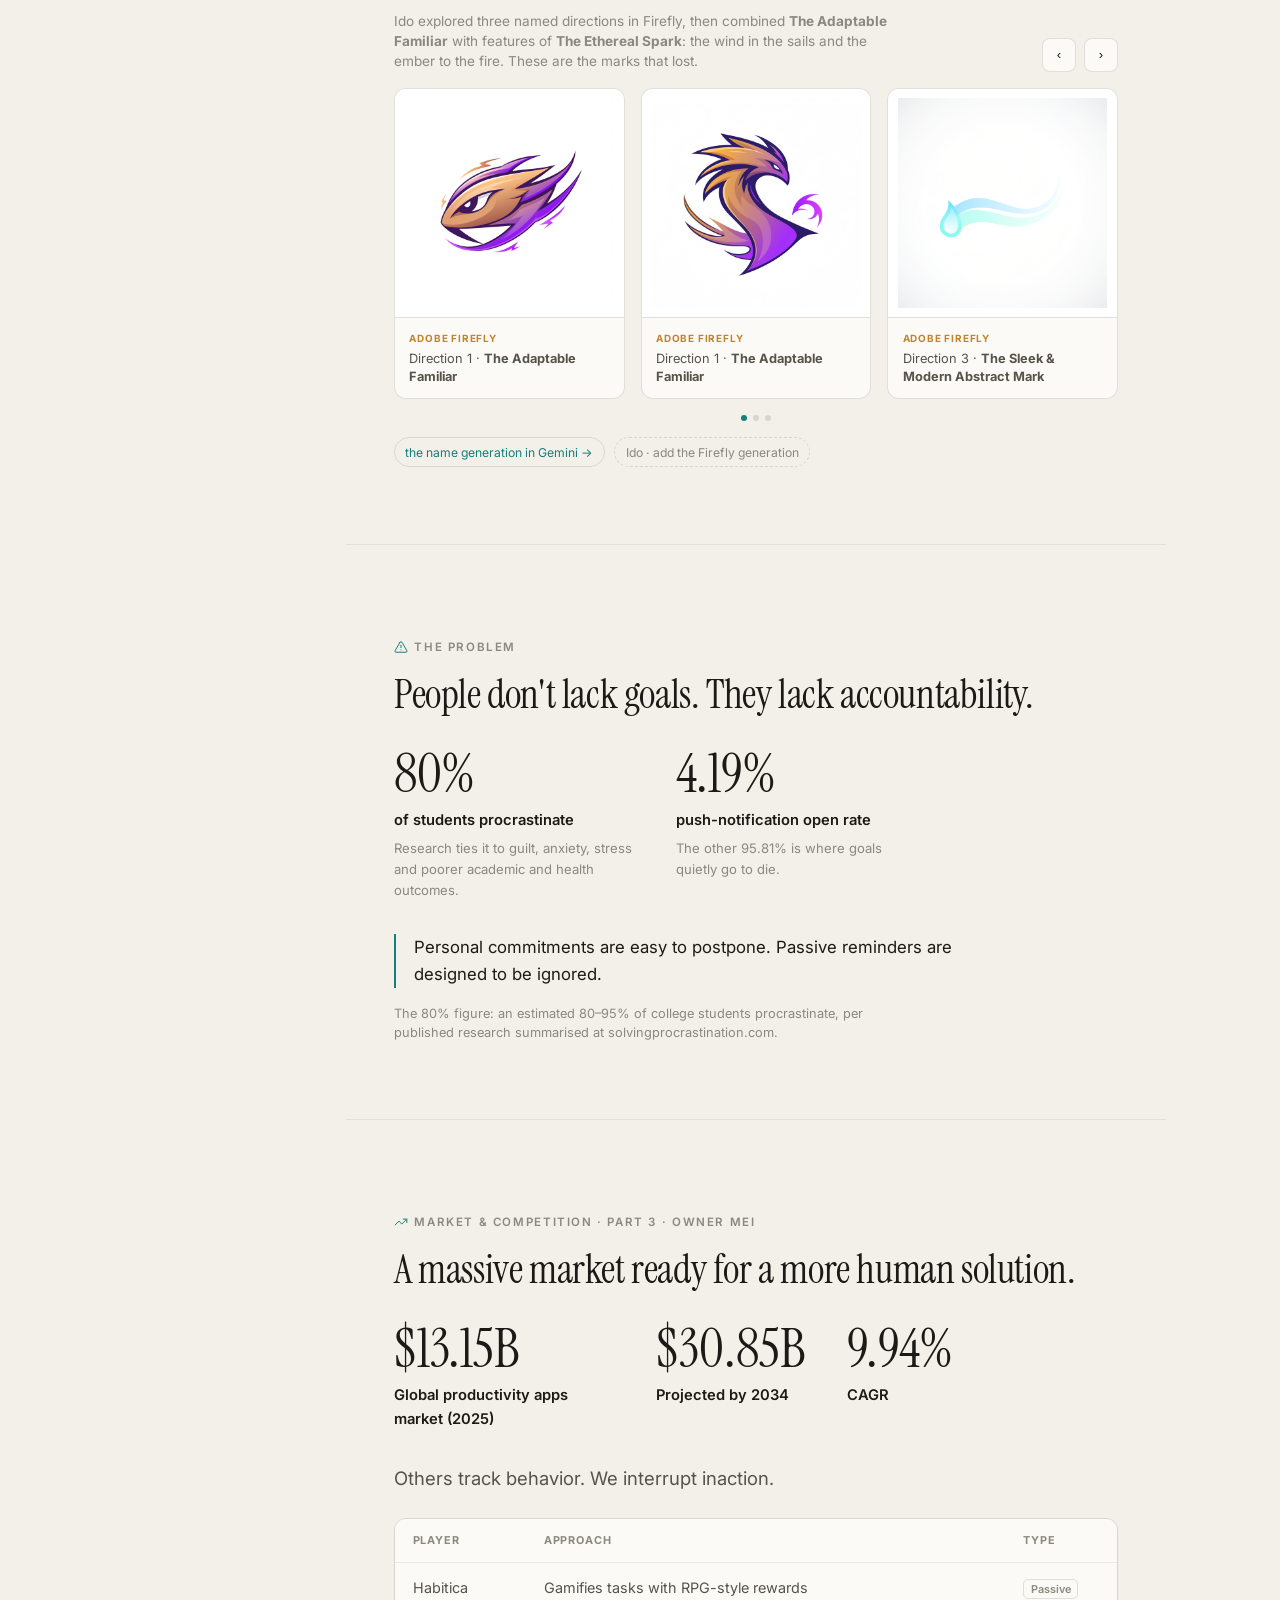
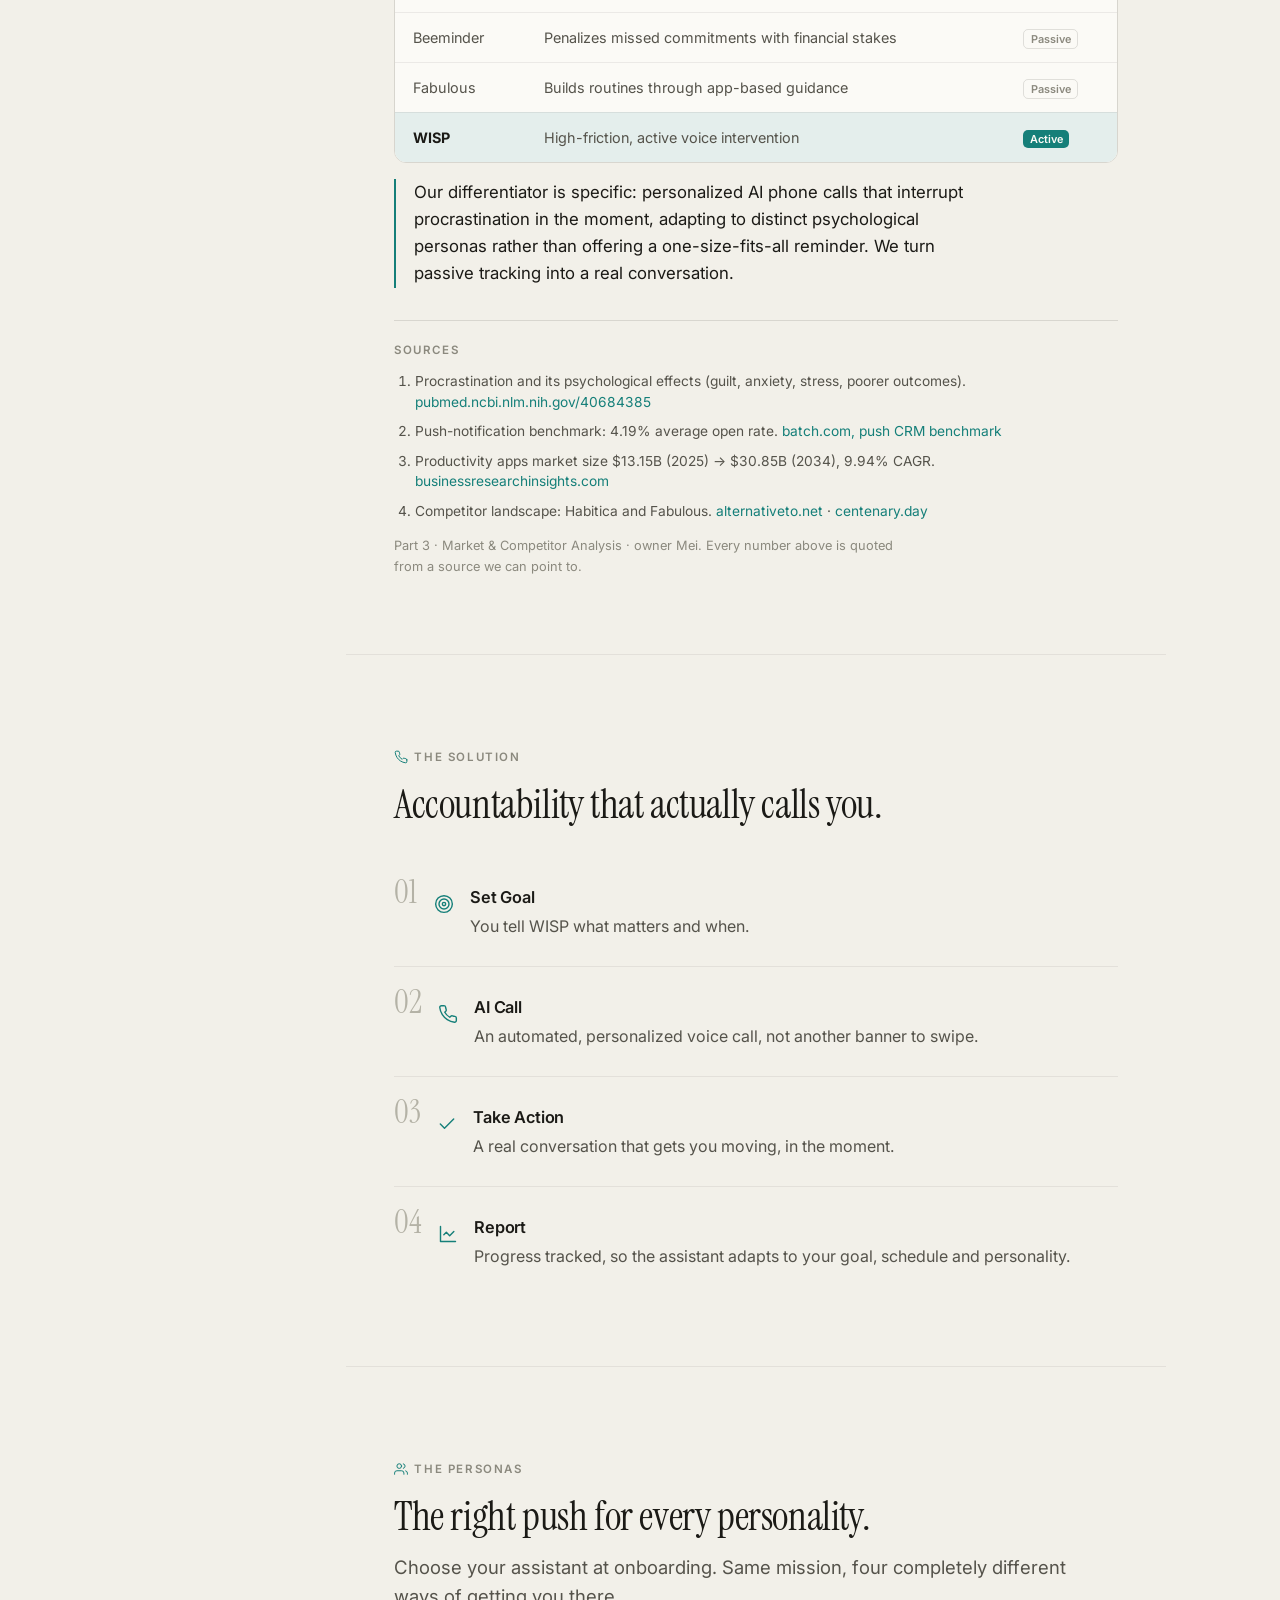
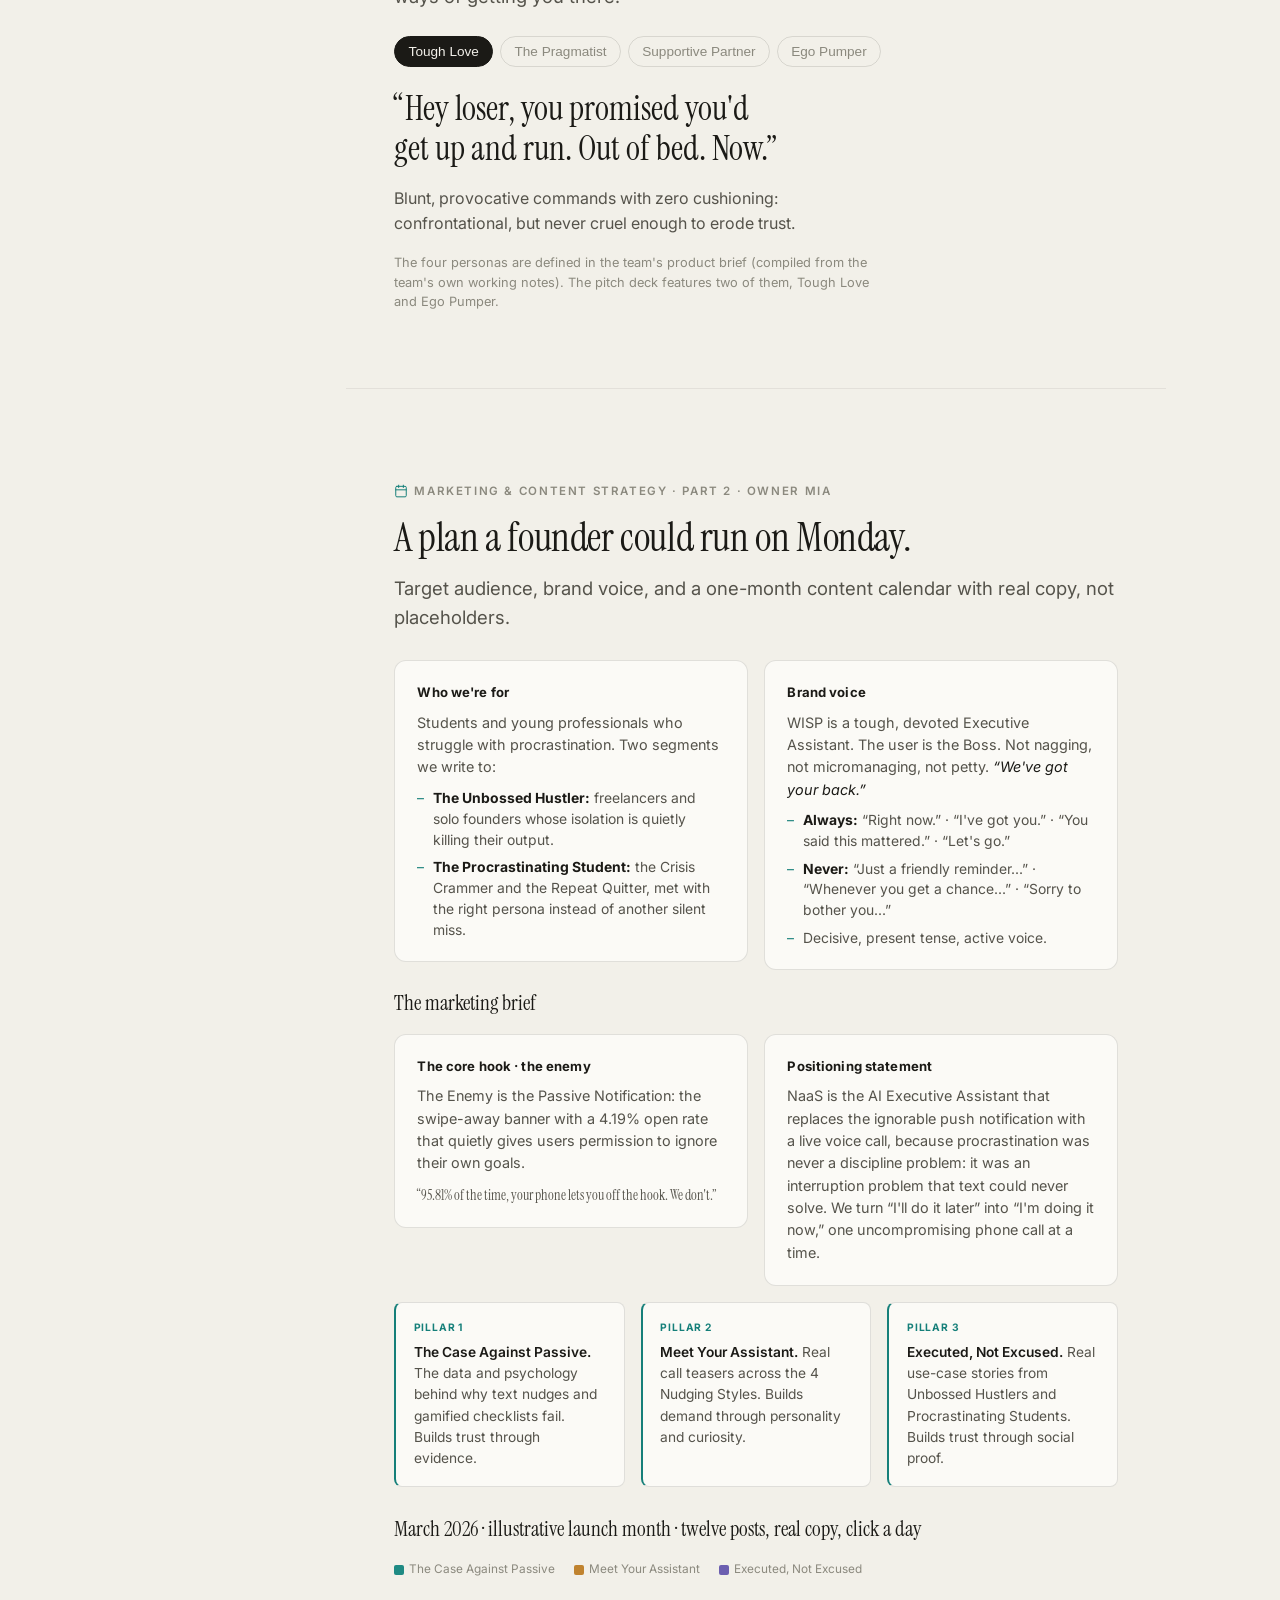
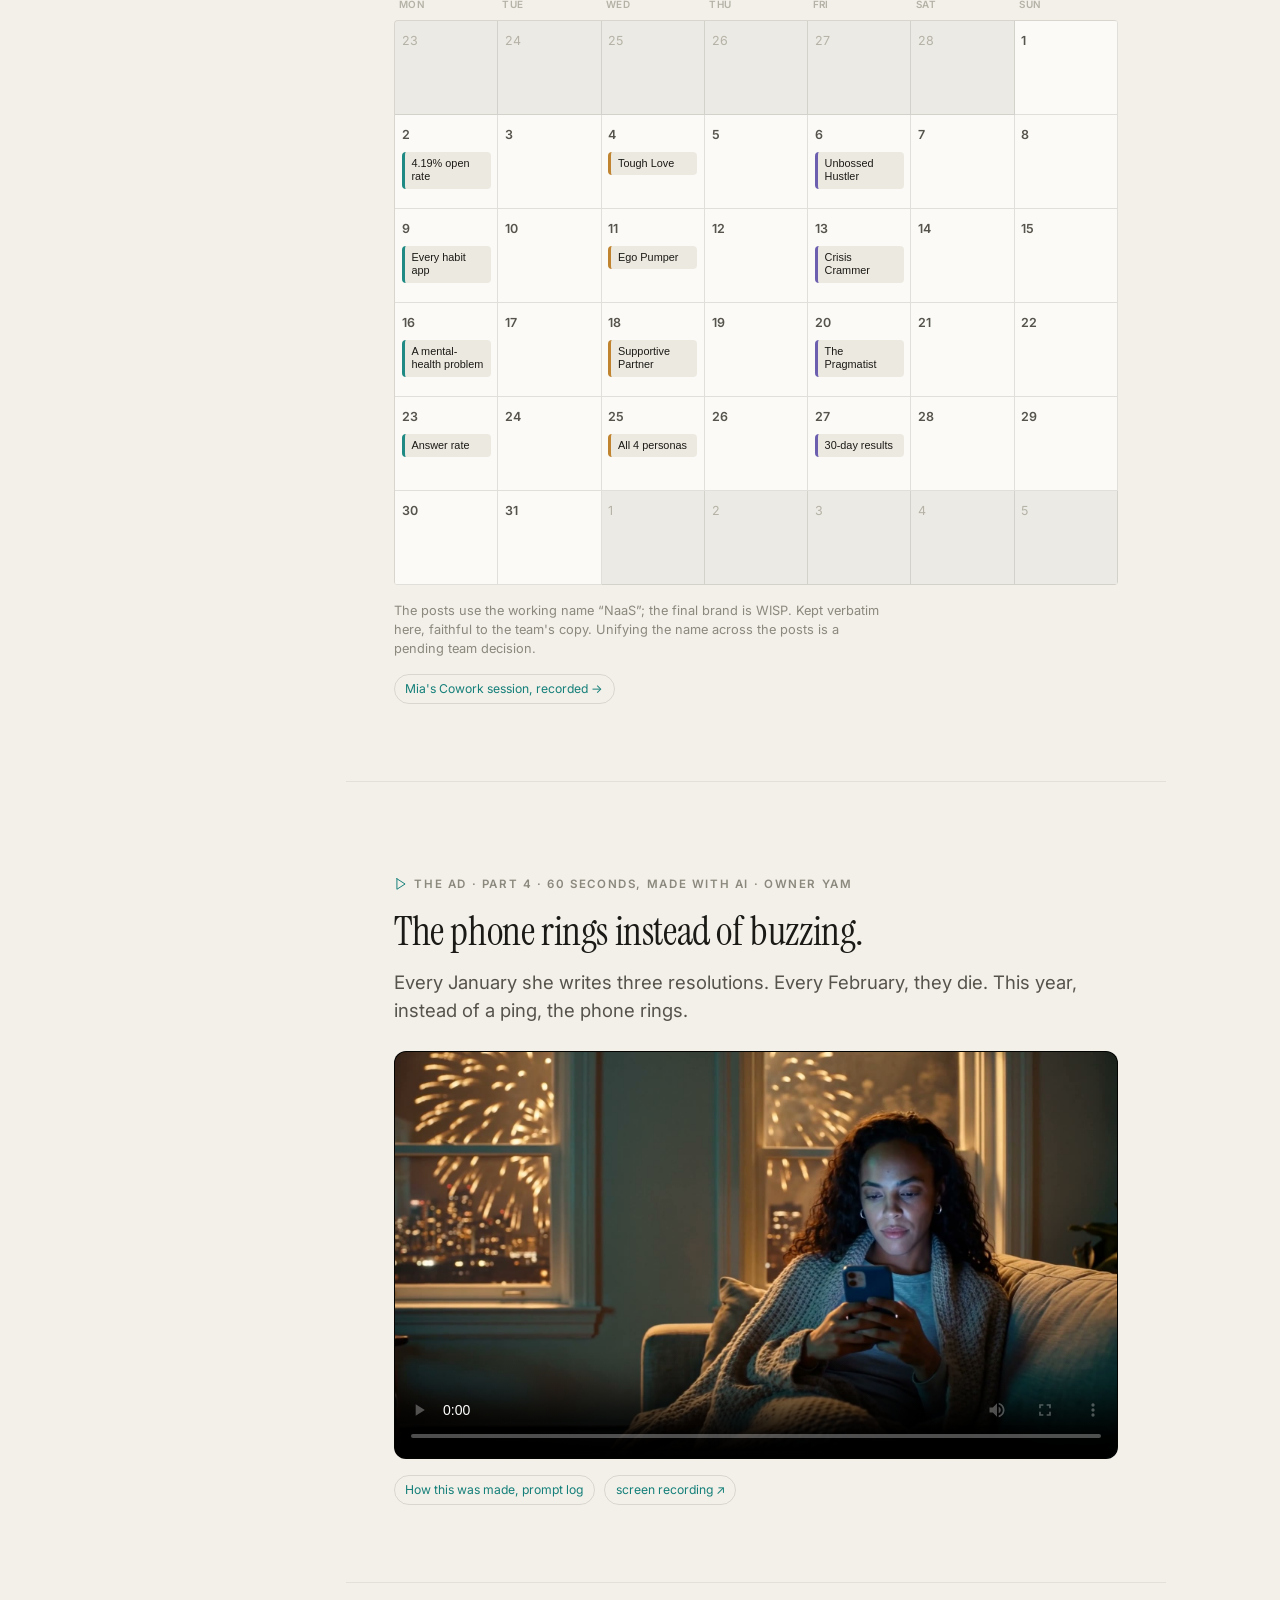
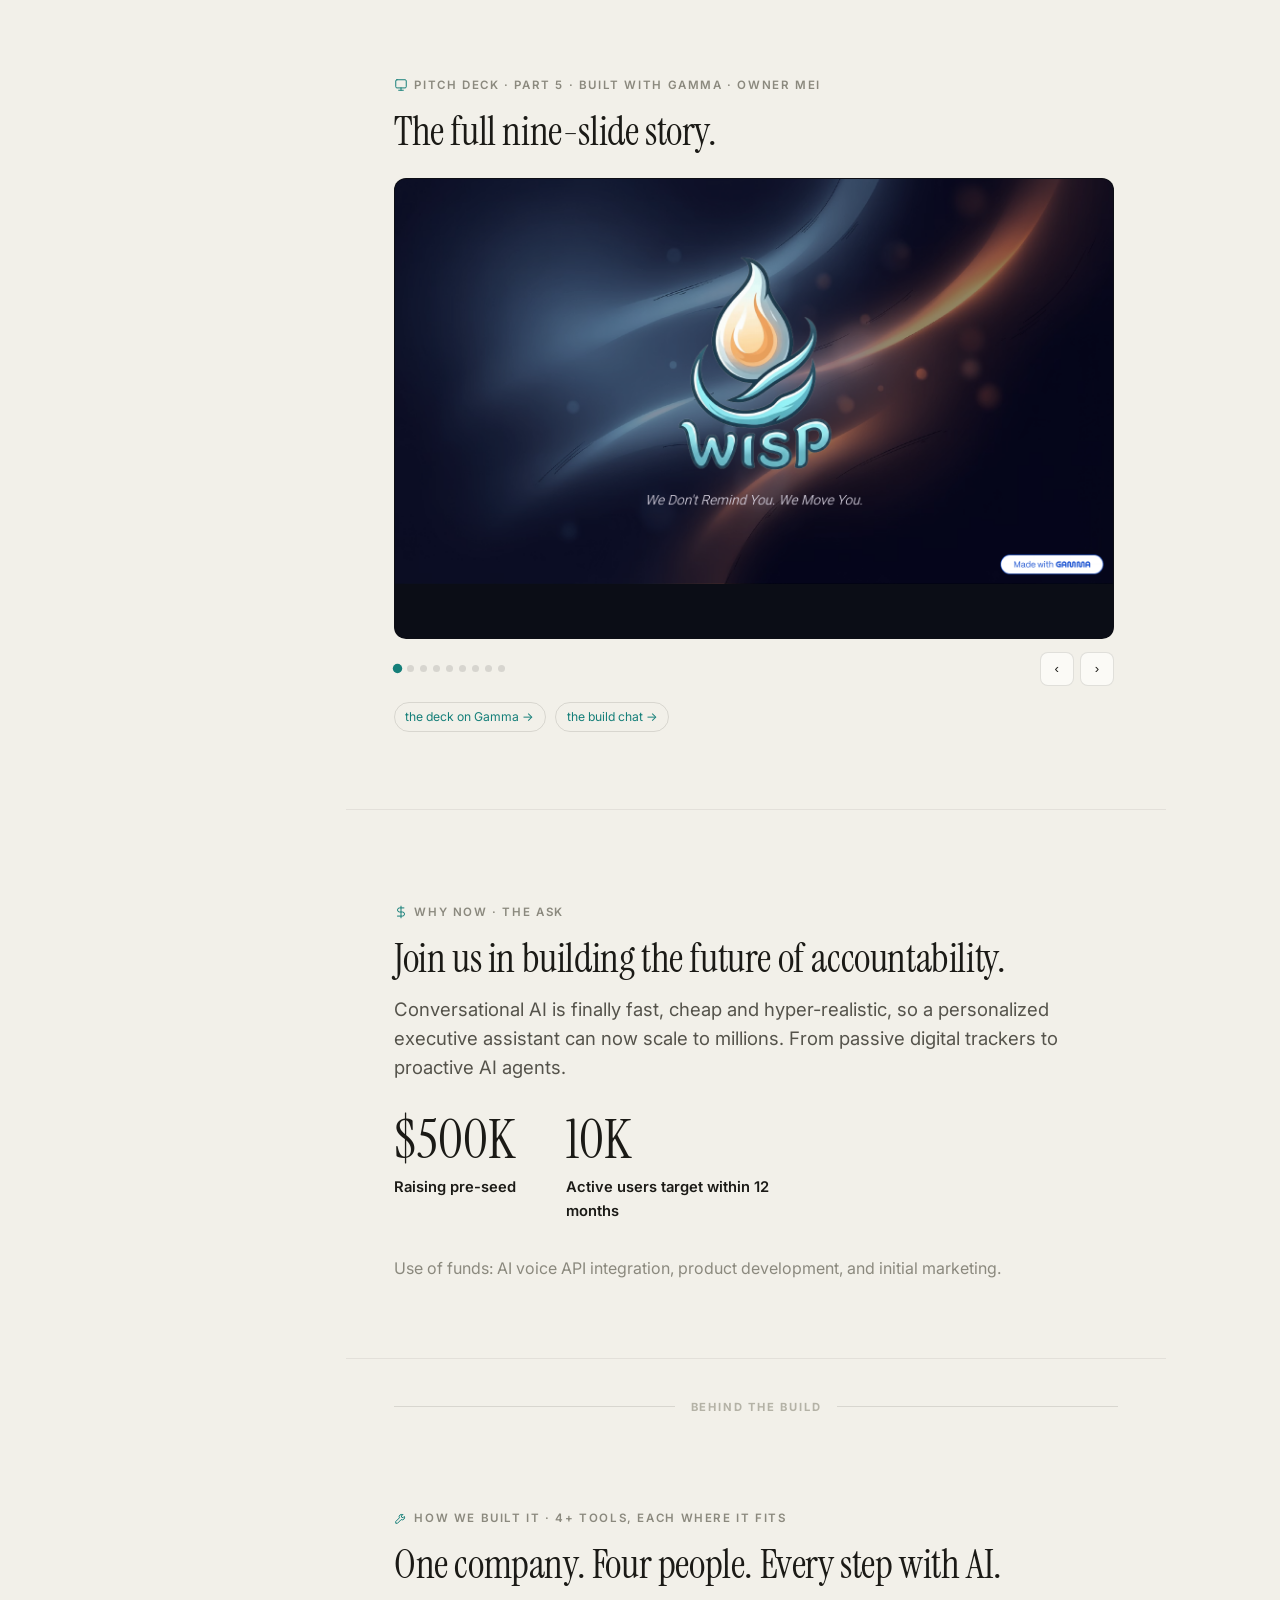
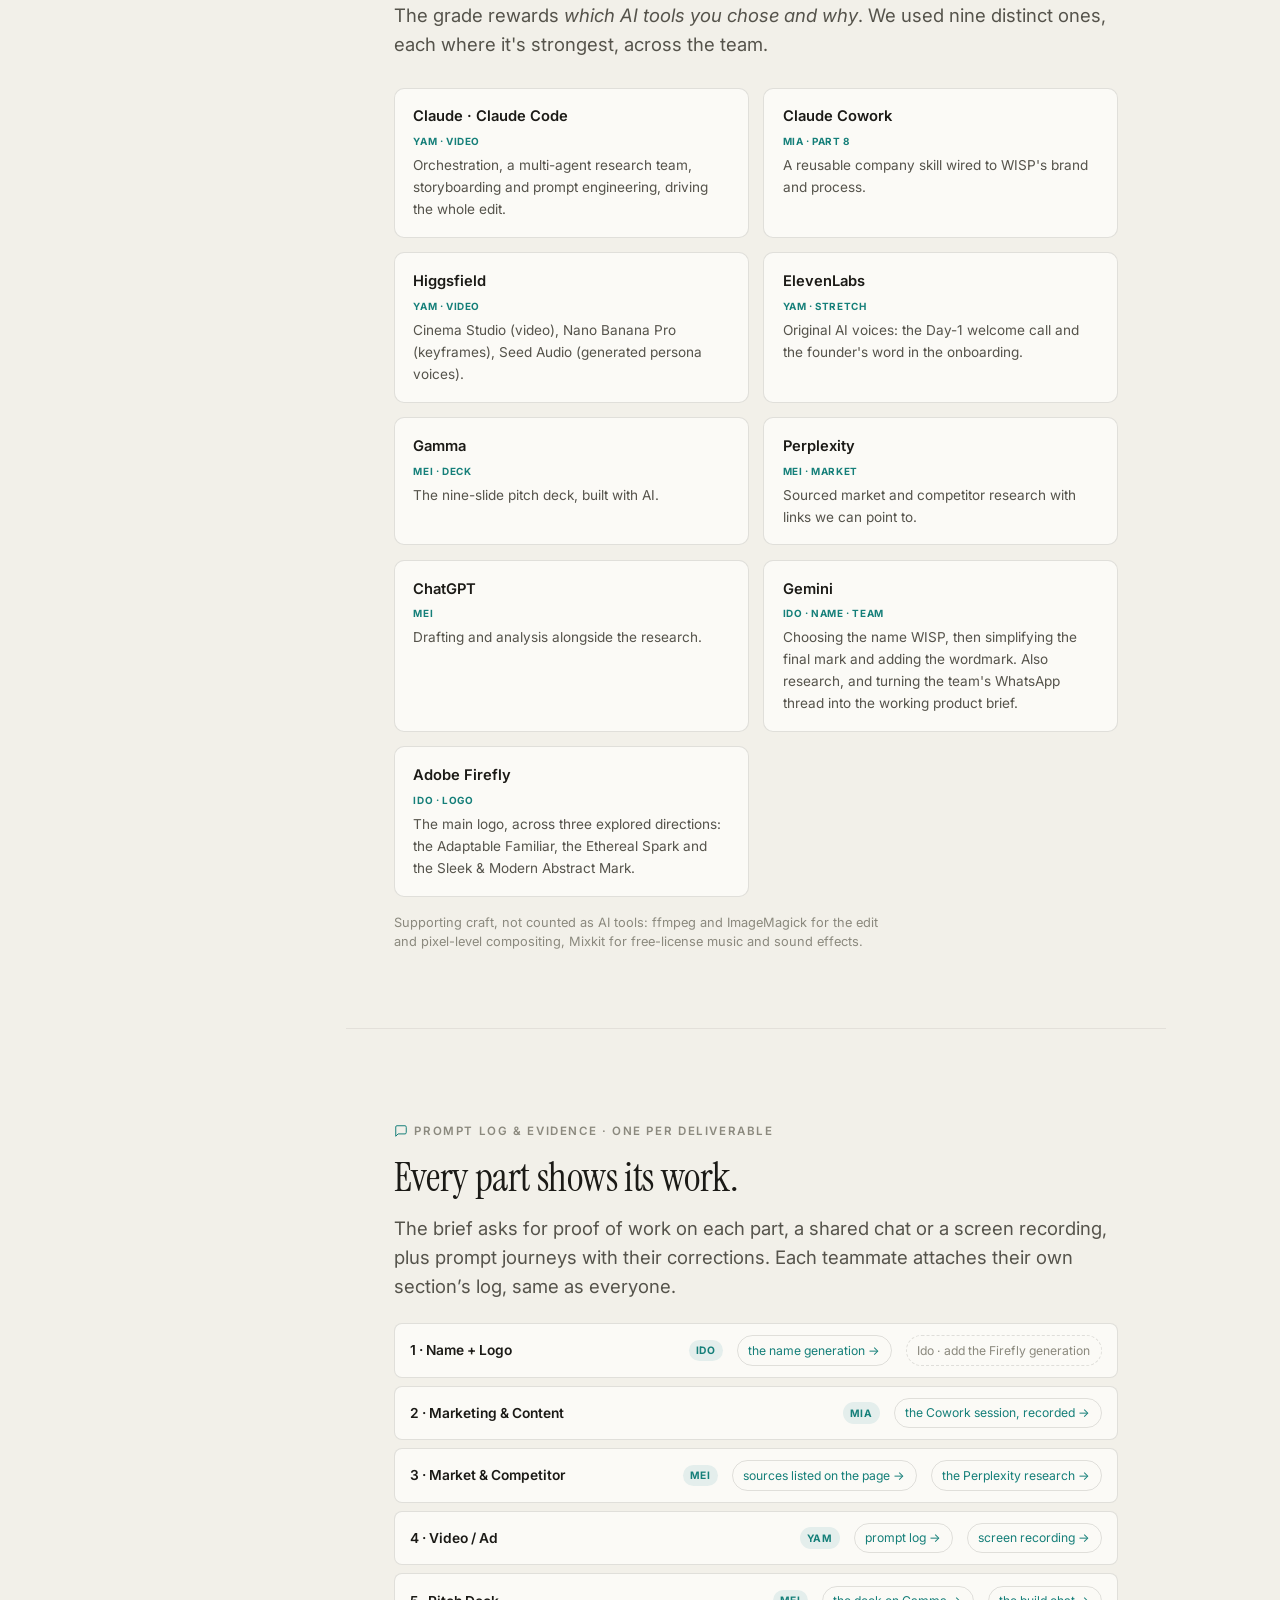
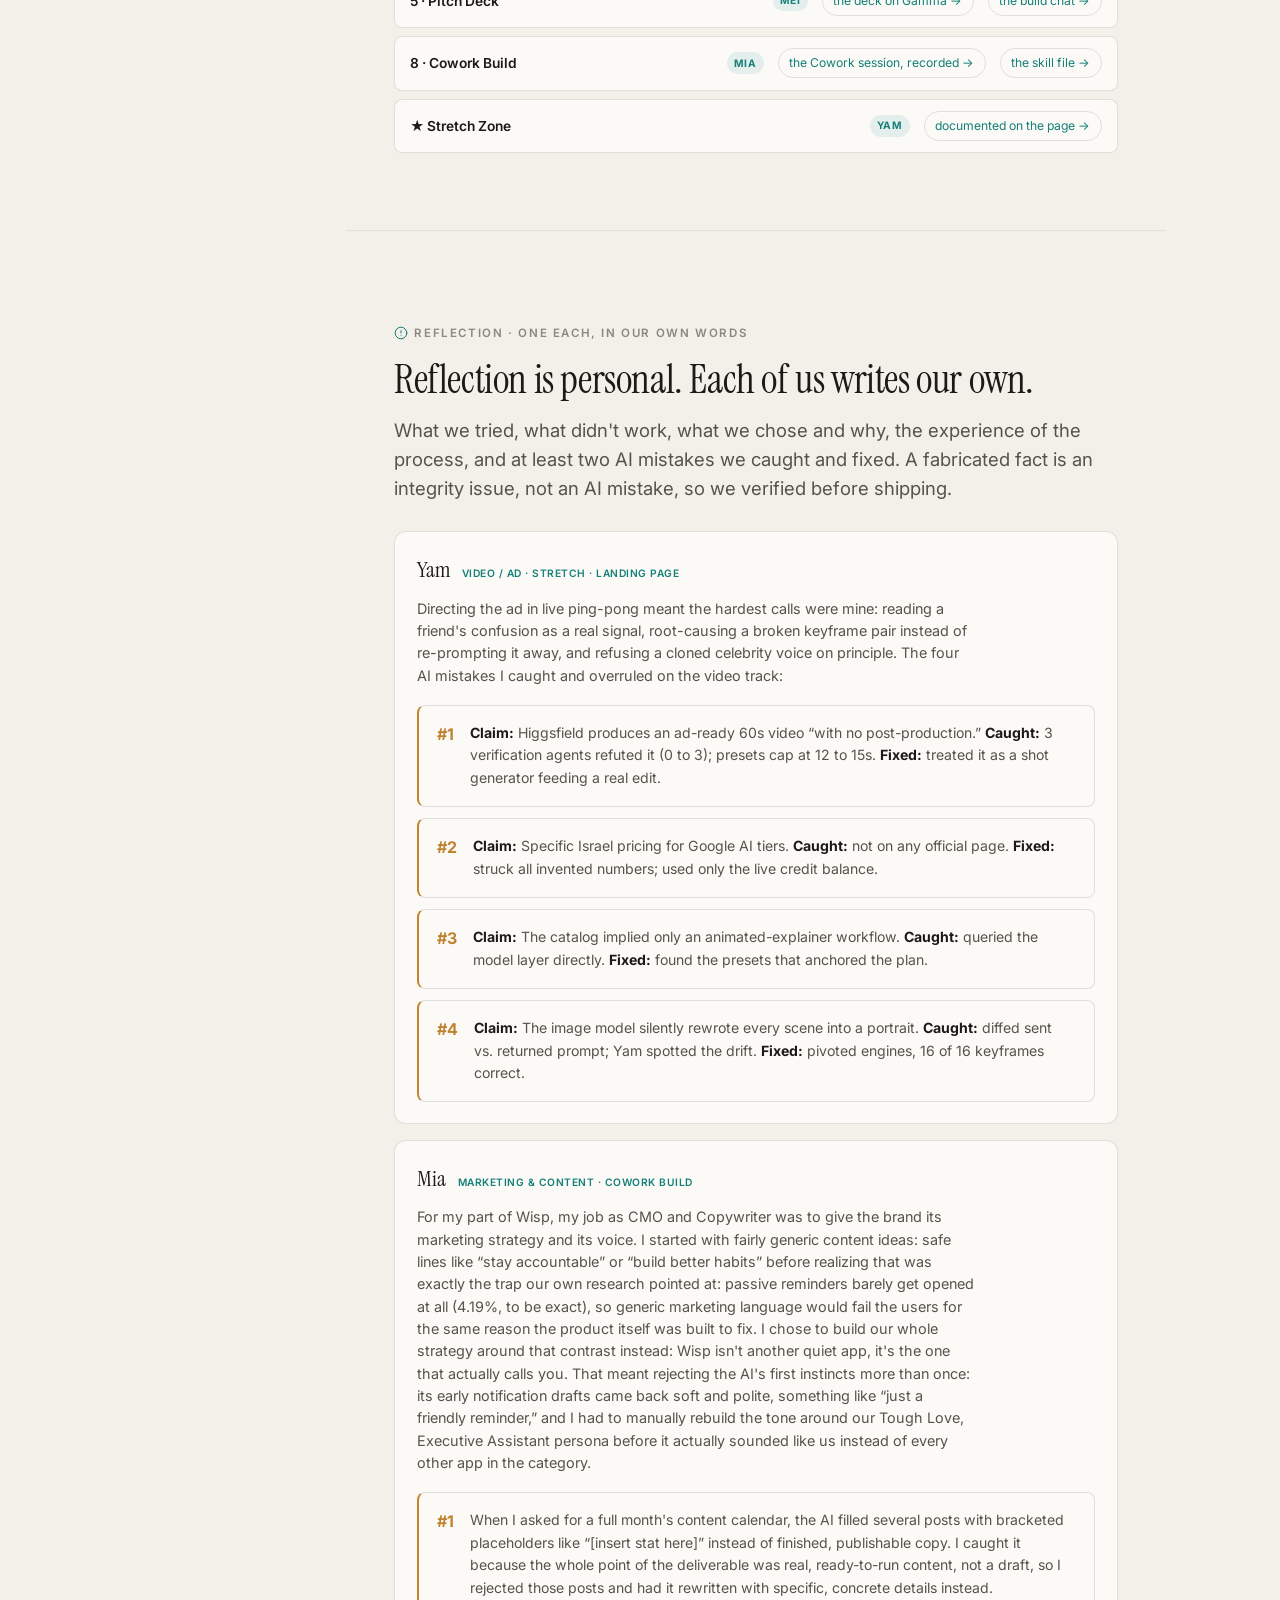
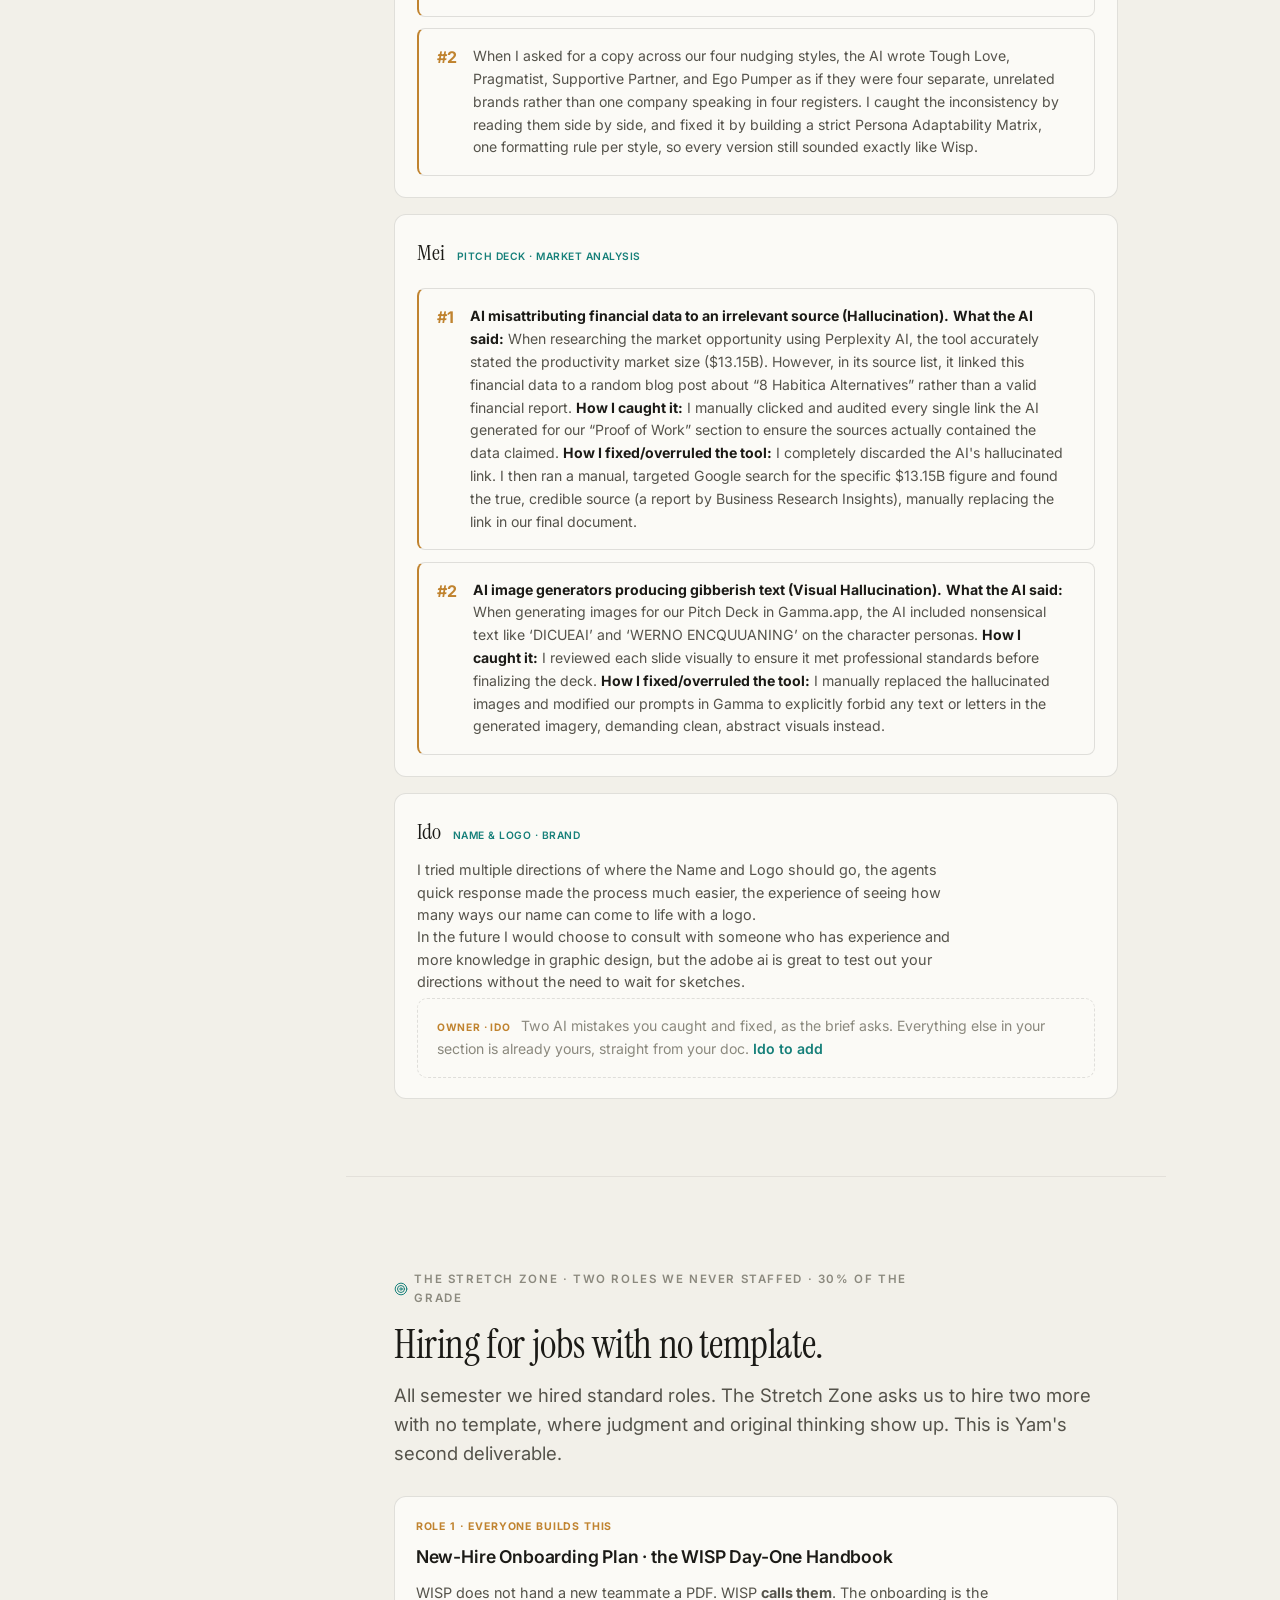
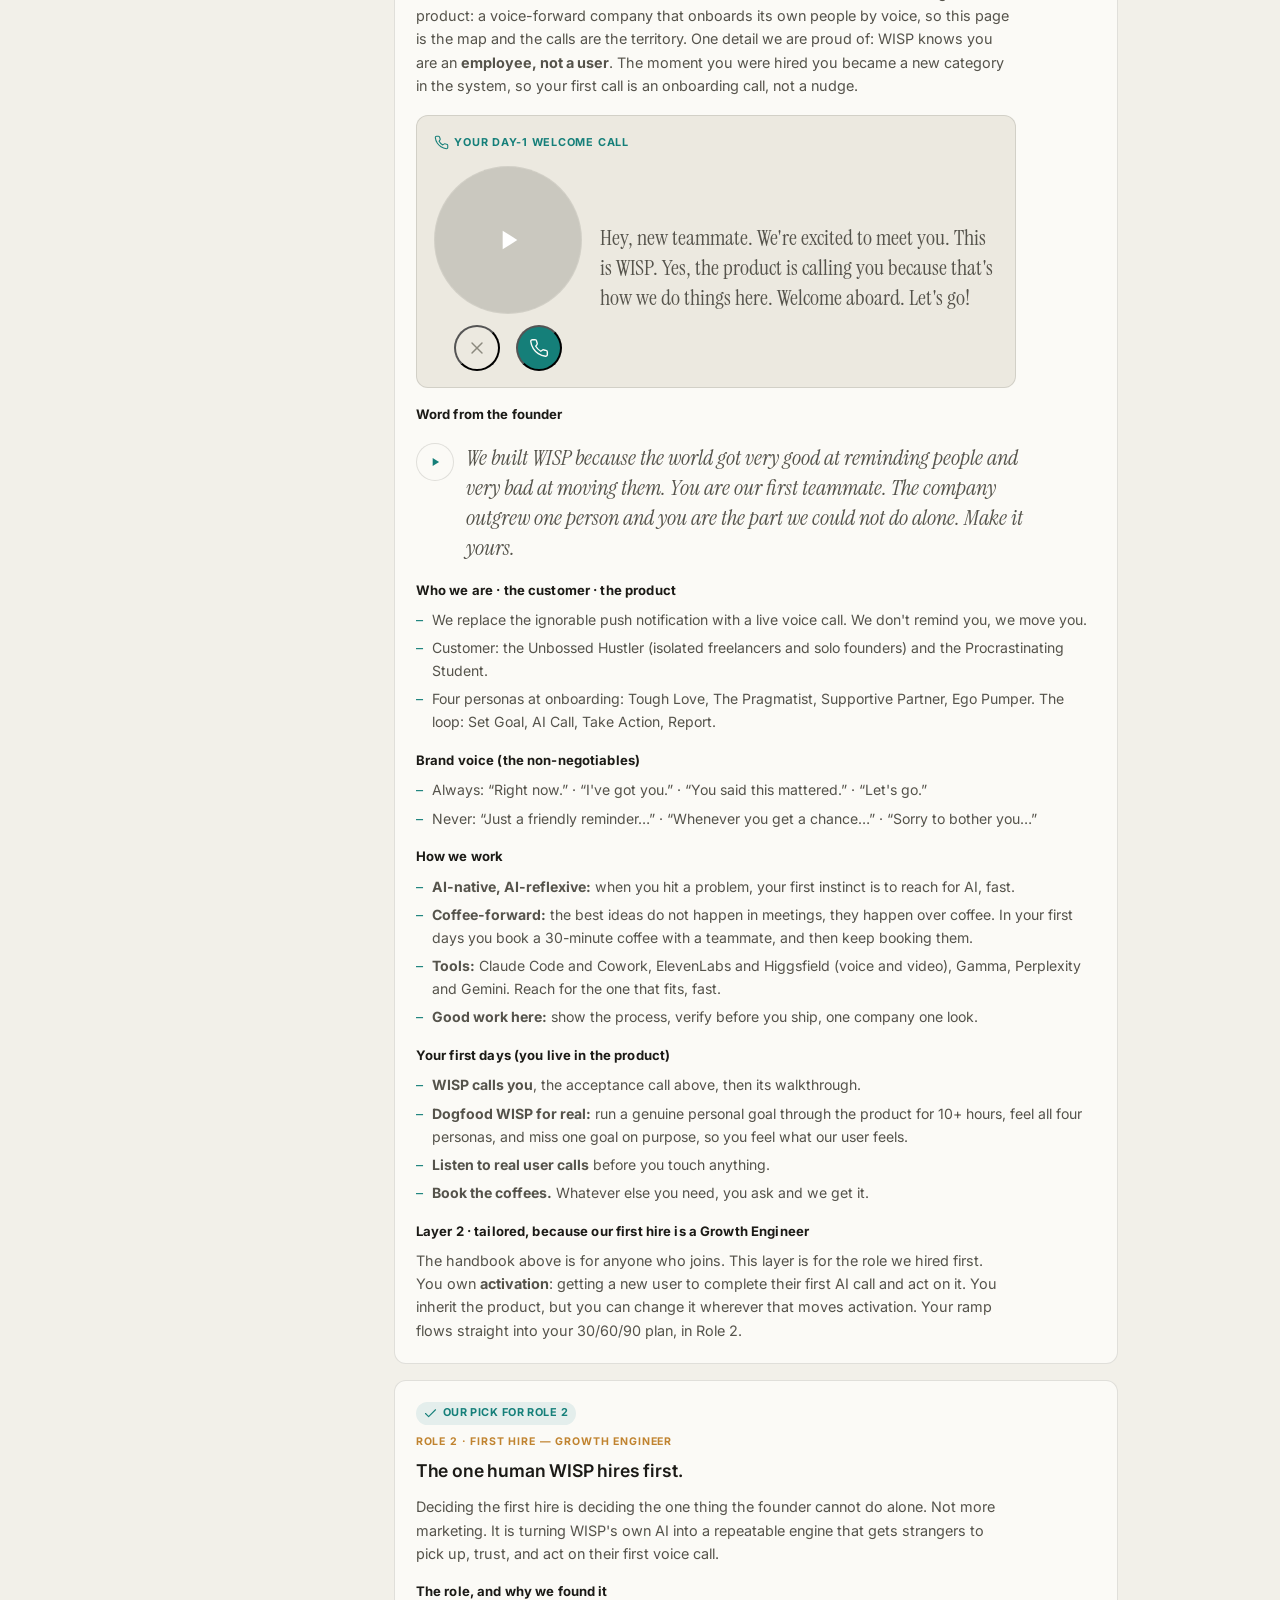
==== commit 507dd593: "Landing: Ido's full Part 1/7/9 + Mia's Cowork recording + Yam's Part 9 Ido — his doc was found (it w" ====
--- a/06-landing/index.html
+++ b/06-landing/index.html
@@ -100,8 +100,23 @@
     <div class="brandrow">
       <div class="brandmark"><img src="assets/img/wisp-logo.png" alt="WISP logo, a flame-drop mark above the WISP wordmark" /></div>
       <div class="brandfacts">
-        <p>An AI-generated flame-drop mark and wordmark, designed by Ido. He explored three directions in <strong>Adobe Firefly</strong> and generated the winning mark in <strong>Gemini</strong>. The working name through development was <em>NaaS (Nudge as a Service)</em>; the final brand is <strong>WISP</strong>, and it carries across the deck, the ad, the posts and every asset here.</p>
-        <div class="ph"><span class="ph__tag">Owner · Ido</span> A line on why WISP won over the directions below. <span class="ph__owner">owner: Ido</span></div>
+        <p>In Ido's words: <em>“We chose to complete this part only after settling on our marketing strategy, first we chose what and who and are, and only after we chose what we'll be called.”</em> The name came from <strong>Gemini</strong>; the mark from <strong>Adobe Firefly</strong>, then simplified in Gemini with the wordmark added. The working name through development was <em>NaaS (Nudge as a Service)</em>; the final brand is <strong>WISP</strong>, and it carries across the deck, the ad, the posts and every asset here.</p>
+        <p class="brandquote">Why WISP, as Gemini put it and Ido kept: <em>“A wisp applies beautifully to both of your elemental metaphors. A ‘wisp of wind’ is the exact amount of air needed to catch a sail, and a ‘will-o'-the-wisp’ is a guiding spark of light in the forest. It provides gentle momentum without ever taking control.”</em></p>
+      </div>
+    </div>
+
+    <div class="names">
+      <h3 class="names__h">Two names we turned down.</h3>
+      <p class="names__sub">Ido's reasons, in his own words.</p>
+      <div class="names__grid">
+        <div class="name-card">
+          <div class="name-card__n">Trellis</div>
+          <p>“<em>Trellis</em>” was rejected as a trellis is a rigid tool which puts a plant in place and forces it to grow a certain way, a philosophy we did not like, as our tool should help you be the best you, not what the someone else forces you to be.</p>
+        </div>
+        <div class="name-card">
+          <div class="name-card__n">Zephyr</div>
+          <p>“<em>Zephyr</em>” was rejected as the name sounds sharp and unwelcoming plus being a name for wind most people might not understand.</p>
+        </div>
       </div>
     </div>
 
@@ -109,7 +124,7 @@
       <div class="rejects__head">
         <div>
           <h3 class="rejects__h">Seven that didn't make it.</h3>
-          <p class="rejects__sub">Every mark Ido generated on the way to the one above. The prompt direction on each card is the one he actually ran.</p>
+          <p class="rejects__sub">Ido explored three named directions in Firefly, then combined <b>The Adaptable Familiar</b> with features of <b>The Ethereal Spark</b>: the wind in the sails and the ember to the fire. These are the marks that lost.</p>
         </div>
         <div class="rejects__btns"><button class="icon-btn" id="rejPrev" type="button" aria-label="previous">‹</button><button class="icon-btn" id="rejNext" type="button" aria-label="next">›</button></div>
       </div>
@@ -117,44 +132,44 @@
 
         <figure class="rej">
           <div class="rej__img"><img src="assets/img/explorations/firefly-mascot-1.png" alt="Rejected logo: a purple and orange shape-shifting mascot with an eye" loading="lazy" /></div>
-          <figcaption><span class="rej__tool">Adobe Firefly</span><span class="rej__p">“A fluid, shape-shifting mascot…”</span></figcaption>
+          <figcaption><span class="rej__tool">Adobe Firefly</span><span class="rej__p">Direction 1 · <b>The Adaptable Familiar</b></span></figcaption>
         </figure>
 
         <figure class="rej">
           <div class="rej__img"><img src="assets/img/explorations/firefly-mascot-2.png" alt="Rejected logo: a purple and gold phoenix-like mascot" loading="lazy" /></div>
-          <figcaption><span class="rej__tool">Adobe Firefly</span><span class="rej__p">“A fluid, shape-shifting mascot…”</span></figcaption>
+          <figcaption><span class="rej__tool">Adobe Firefly</span><span class="rej__p">Direction 1 · <b>The Adaptable Familiar</b></span></figcaption>
         </figure>
 
         <figure class="rej">
           <div class="rej__img"><img src="assets/img/explorations/firefly-abstract-1.png" alt="Rejected logo: a cyan droplet trailing an abstract swoosh" loading="lazy" /></div>
-          <figcaption><span class="rej__tool">Adobe Firefly</span><span class="rej__p">“A modern, abstract tech logo…”</span></figcaption>
+          <figcaption><span class="rej__tool">Adobe Firefly</span><span class="rej__p">Direction 3 · <b>The Sleek &amp; Modern Abstract Mark</b></span></figcaption>
         </figure>
 
         <figure class="rej">
           <div class="rej__img"><img src="assets/img/explorations/firefly-abstract-2.png" alt="Rejected logo: a pale cyan droplet with a faint swoosh" loading="lazy" /></div>
-          <figcaption><span class="rej__tool">Adobe Firefly</span><span class="rej__p">“A modern, abstract tech logo…”</span></figcaption>
+          <figcaption><span class="rej__tool">Adobe Firefly</span><span class="rej__p">Direction 3 · <b>The Sleek &amp; Modern Abstract Mark</b></span></figcaption>
         </figure>
 
         <figure class="rej">
           <div class="rej__img"><img src="assets/img/explorations/firefly-spark.png" alt="Rejected logo: a peach glowing flame-drop" loading="lazy" /></div>
-          <figcaption><span class="rej__tool">Adobe Firefly</span><span class="rej__p">“A luminous, glowing spark motif…”</span></figcaption>
+          <figcaption><span class="rej__tool">Adobe Firefly</span><span class="rej__p">Direction 2 · <b>The Ethereal Spark</b></span></figcaption>
         </figure>
 
         <figure class="rej">
           <div class="rej__img"><img src="assets/img/explorations/gemini-nomark.png" alt="Rejected logo: the flame-drop and swoosh without a wordmark" loading="lazy" /></div>
-          <figcaption><span class="rej__tool">Gemini</span><span class="rej__p">The winning shape, before the wordmark</span></figcaption>
+          <figcaption><span class="rej__tool">Gemini</span><span class="rej__p">The combined mark, before the wordmark</span></figcaption>
         </figure>
 
         <figure class="rej">
           <div class="rej__img"><img src="assets/img/explorations/gemini-sparkle.png" alt="Rejected logo: the flame-drop and swoosh with sparkles" loading="lazy" /></div>
-          <figcaption><span class="rej__tool">Gemini</span><span class="rej__p">Same shape, with sparkles added</span></figcaption>
+          <figcaption><span class="rej__tool">Gemini</span><span class="rej__p">Same mark, with sparkles added</span></figcaption>
         </figure>
 
       </div></div>
       <div class="rejects__dots" id="rejDots"></div>
     </div>
 
-    <p class="proof-row"><span class="proof todo">Proof of work · Ido · add Firefly / Gemini screen recording or shared chat</span></p>
+    <p class="proof-row"><a class="proof" href="https://share.gemini.google/vCTsaQKYnVCM" target="_blank" rel="noopener">the name generation in Gemini →</a> <span class="proof todo">Ido · add the Firefly generation</span></p>
   </section>
 
   <!-- PROBLEM -->
@@ -288,7 +303,7 @@
       <div id="calPost"></div>
     </div>
     <p class="src-note">The posts use the working name “NaaS”; the final brand is WISP. Kept verbatim here, faithful to the team's copy. Unifying the name across the posts is a pending team decision.</p>
-    <p class="proof-row"><span class="proof todo">Proof of work · Mia · add chat / screen recording</span></p>
+    <p class="proof-row"><a class="proof" href="assets/video/mia-cowork.mp4" target="_blank" rel="noopener">Mia's Cowork session, recorded →</a></p>
   </section>
 
   <!-- THE AD -->
@@ -355,8 +370,8 @@
       <div class="tool"><div class="tool__name">Gamma</div><div class="tool__who">Mei · deck</div><div class="tool__for">The nine-slide pitch deck, built with AI.</div></div>
       <div class="tool"><div class="tool__name">Perplexity</div><div class="tool__who">Mei · market</div><div class="tool__for">Sourced market and competitor research with links we can point to.</div></div>
       <div class="tool"><div class="tool__name">ChatGPT</div><div class="tool__who">Mei</div><div class="tool__for">Drafting and analysis alongside the research.</div></div>
-      <div class="tool"><div class="tool__name">Gemini</div><div class="tool__who">Ido · logo · team</div><div class="tool__for">The final WISP flame-drop mark and wordmark. Also research, and turning the team's WhatsApp thread into the working product brief.</div></div>
-      <div class="tool"><div class="tool__name">Adobe Firefly</div><div class="tool__who">Ido · logo</div><div class="tool__for">Three rejected logo directions: the mascot, the abstract tech mark and the luminous spark.</div></div>
+      <div class="tool"><div class="tool__name">Gemini</div><div class="tool__who">Ido · name · team</div><div class="tool__for">Choosing the name WISP, then simplifying the final mark and adding the wordmark. Also research, and turning the team's WhatsApp thread into the working product brief.</div></div>
+      <div class="tool"><div class="tool__name">Adobe Firefly</div><div class="tool__who">Ido · logo</div><div class="tool__for">The main logo, across three explored directions: the Adaptable Familiar, the Ethereal Spark and the Sleek &amp; Modern Abstract Mark.</div></div>
     </div>
     <p class="src-note">Supporting craft, not counted as AI tools: ffmpeg and ImageMagick for the edit and pixel-level compositing, Mixkit for free-license music and sound effects.</p>
   </section>
@@ -367,12 +382,12 @@
     <h2>Every part shows its work.</h2>
     <p class="lede">The brief asks for proof of work on each part, a shared chat or a screen recording, plus prompt journeys with their corrections. Each teammate attaches their own section’s log, same as everyone.</p>
     <div class="evidence">
-      <div class="ev"><span class="ev__part">1 · Name + Logo</span><span class="ev__who">Ido</span><span class="proof todo">add Adobe chat / screen recording</span></div>
-      <div class="ev"><span class="ev__part">2 · Marketing &amp; Content</span><span class="ev__who">Mia</span><span class="proof todo">add chat / screen recording</span></div>
+      <div class="ev"><span class="ev__part">1 · Name + Logo</span><span class="ev__who">Ido</span><a class="proof" href="https://share.gemini.google/vCTsaQKYnVCM" target="_blank" rel="noopener">the name generation →</a> <span class="proof todo">Ido · add the Firefly generation</span></div>
+      <div class="ev"><span class="ev__part">2 · Marketing &amp; Content</span><span class="ev__who">Mia</span><a class="proof" href="assets/video/mia-cowork.mp4" target="_blank" rel="noopener">the Cowork session, recorded →</a></div>
       <div class="ev"><span class="ev__part">3 · Market &amp; Competitor</span><span class="ev__who">Mei</span><a class="proof" href="#market">sources listed on the page →</a> <a class="proof" href="https://www.perplexity.ai/search/ceb2b9ec-6f7a-4bc1-9de4-9577e0a49c59" target="_blank" rel="noopener">the Perplexity research →</a></div>
       <div class="ev"><span class="ev__part">4 · Video / Ad</span><span class="ev__who">Yam</span><a class="proof" href="https://github.com/yayayam-uxui/naas-this-year/blob/main/00-PROMPT-LOG.md" target="_blank" rel="noopener">prompt log →</a> <a class="proof" href="assets/video/wisp-process.mp4" target="_blank" rel="noopener">screen recording →</a></div>
       <div class="ev"><span class="ev__part">5 · Pitch Deck</span><span class="ev__who">Mei</span><a class="proof" href="https://gamma.app/docs/We-Dont-Remind-You-We-Move-You-gg4j69uwiuop2vd" target="_blank" rel="noopener">the deck on Gamma →</a> <a class="proof" href="https://chatgpt.com/share/6a5798c8-0c94-83eb-809a-737093d4508b" target="_blank" rel="noopener">the build chat →</a></div>
-      <div class="ev"><span class="ev__part">8 · Cowork Build</span><span class="ev__who">Mia</span><span class="proof todo">add Cowork conversation link</span></div>
+      <div class="ev"><span class="ev__part">8 · Cowork Build</span><span class="ev__who">Mia</span><a class="proof" href="assets/video/mia-cowork.mp4" target="_blank" rel="noopener">the Cowork session, recorded →</a> <a class="proof" href="assets/skill/naas-content-generator.skill" download>the skill file →</a></div>
       <div class="ev"><span class="ev__part">★ Stretch Zone</span><span class="ev__who">Yam</span><a class="proof" href="#stretch">documented on the page →</a></div>
     </div>
     </section>
@@ -410,7 +425,9 @@
       </div>
       <div class="reflect__member">
         <div class="reflect__head"><span class="reflect__name">Ido</span><span class="reflect__part">Name &amp; Logo · Brand</span></div>
-        <div class="ph"><span class="ph__tag">owner · Ido</span> Your reflection on your own part: what you tried, what didn't work, what you chose and why, how the process felt, and two AI mistakes you caught and fixed. <span class="ph__owner">Ido to write</span></div>
+        <p>I tried multiple directions of where the Name and Logo should go, the agents quick response made the process much easier, the experience of seeing how many ways our name can come to life with a logo.</p>
+        <p>In the future I would choose to consult with someone who has experience and more knowledge in graphic design, but the adobe ai is great to test out your directions without the need to wait for sketches.</p>
+        <div class="ph"><span class="ph__tag">owner · Ido</span> Two AI mistakes you caught and fixed, as the brief asks. Everything else in your section is already yours, straight from your doc. <span class="ph__owner">Ido to add</span></div>
       </div>
     </div>
   </section>
@@ -569,7 +586,7 @@
       </div>
     </div>
     <p class="src-note">The skill's own worked example returns the Week 1 · Day 3 “Tough Love” post word for word as it appears in the calendar above, which is the clearest proof it is the thing that produced the month.</p>
-    <p class="proof-row"><span class="proof todo">Proof of work · Mia · add the Cowork conversation link</span></p>
+    <p class="proof-row"><a class="proof" href="assets/video/mia-cowork.mp4" target="_blank" rel="noopener">Mia's Cowork session, recorded →</a></p>
   </section>
 
   <!-- TEAM -->
@@ -597,7 +614,11 @@
           <div class="who__id"><div class="who__name">Yam Meir</div><div class="who__role">Video / Ad · Stretch Zone · Landing Page</div></div>
         </div>
         <div class="who__stmt">
-          <p>Directed the 60-second ad through eight live iterations, built the Stretch Zone, and designed and built this landing-page submission, every step in ping-pong with Claude Code. <span class="dim">(Yam to expand.)</span></p>
+          <p><b>What I built.</b> The landing page, the Stretch Zone and the video, directing the 60-second ad through eight live iterations in ping-pong with Claude Code.</p>
+          <p><b>Why I took the video.</b> I'd consider myself AI-fluent: I know and use a lot of these tools. But video was the one aspect I had never really explored deeply, so it's exactly the part I picked. I'd made short videos in Google Flow before; this time I worked in Higgsfield, using the Google Veo modules.</p>
+          <p><b>Tools I used.</b> Claude and Claude Code to orchestrate, research and edit. Higgsfield for the shots. ElevenLabs for the original voices.</p>
+          <p><b>What I learned.</b> I was extremely surprised at how, with research and planning, you can get a video this good. I hit plenty of walls, mostly around sound and music, and around wanting speed. I'm a perfectionist, and what actually worked was iteration: each pass elevated it, and we kept landing on a better version than the one before.</p>
+          <p><b>The honest context.</b> Almost all of this was built in the three days before submission. It was exam season and all four of us had our focus there, so we were under real time pressure. That is part of why how far these tools got us in three days genuinely shocked me.</p>
         </div>
       </article>
 
@@ -619,7 +640,9 @@
           <div class="who__id"><div class="who__name">Ido Omer</div><div class="who__role">Name &amp; Logo · Brand</div></div>
         </div>
         <div class="who__stmt">
-          <div class="ph"><span class="ph__tag">owner · Ido</span> What I built, which tools I personally used, and one thing I learned about working with AI. <span class="ph__owner">Ido to write</span></div>
+          <p><b>What I built.</b> <i>Name &amp; Logo (Part 1):</i> Choose the product's name and logo based on the direction of our philosophy and marketing.</p>
+          <p><b>Tools I used.</b> <i>For the Name:</i> Gemini. <i>For the Logo:</i> Adobe Firefly 5 for the main logo, and Gemini to remove unnecessary details and add a name.</p>
+          <p><b>What I learned.</b> <i>Regarding Name:</i> AIs can really get what you're going for with the correct information and corrections, and offer infinite option while giving you the best one for you. <i>Regarding the Logo:</i> I could not draw a fish if i tried, seeing my vision come to life and adapt to my needs through the agents was incredible.</p>
         </div>
       </article>
 
--- a/06-landing/styles.css
+++ b/06-landing/styles.css
@@ -324,6 +324,18 @@
 .ph .ph__tag { font-size: 0.64rem; font-weight: 700; letter-spacing: 0.08em; text-transform: uppercase; color: var(--p2); margin-right: 0.4rem; }
 .ph .ph__owner { color: var(--accent); font-weight: 600; }
 
+/* ============ NAME STORY (Ido) ============ */
+.brandquote { margin-top: 0.9rem; font-size: 0.88rem; color: var(--ink-soft); line-height: 1.6; border-left: 2px solid var(--accent); padding-left: 0.9rem; }
+.brandquote em { color: var(--ink); font-style: italic; }
+.names { margin-top: 2rem; }
+.names__h { font-family: var(--serif); font-size: 1.5rem; color: var(--ink); font-weight: 400; }
+.names__sub { font-size: 0.85rem; color: var(--ink-dim); margin-top: 0.3rem; }
+.names__grid { display: grid; grid-template-columns: 1fr 1fr; gap: 1rem; margin-top: 1rem; }
+.name-card { background: var(--panel); border: 1px solid var(--line); border-radius: var(--radius); padding: 1.1rem 1.2rem; }
+.name-card__n { font-family: var(--serif); font-size: 1.35rem; color: var(--ink-dim); text-decoration: line-through; text-decoration-thickness: 1px; margin-bottom: 0.5rem; }
+.name-card p { font-size: 0.86rem; color: var(--ink-soft); line-height: 1.55; }
+.name-card em { color: var(--ink); font-style: italic; }
+
 /* ============ REJECTED LOGO CAROUSEL (Ido) ============ */
 .rejects { margin-top: 2rem; }
 .rejects__head { display: flex; align-items: flex-end; justify-content: space-between; gap: 1rem; margin-bottom: 1rem; flex-wrap: wrap; }
@@ -452,7 +464,7 @@
   .sidebar.open { transform: none; }
   .side-toggle { display: block; }
   .content { margin-left: 0; }
-  .tools, .roles, .mk-grid, .mk-brief__grid, .pillars, .skill__grid { grid-template-columns: 1fr; }
+  .tools, .roles, .mk-grid, .mk-brief__grid, .pillars, .skill__grid, .names__grid { grid-template-columns: 1fr; }
   .rej { flex-basis: calc((100% - 1rem) / 2); }
   .brandrow { grid-template-columns: 1fr; }
   .hero__grid { grid-template-columns: 1fr; gap: 2.4rem; }
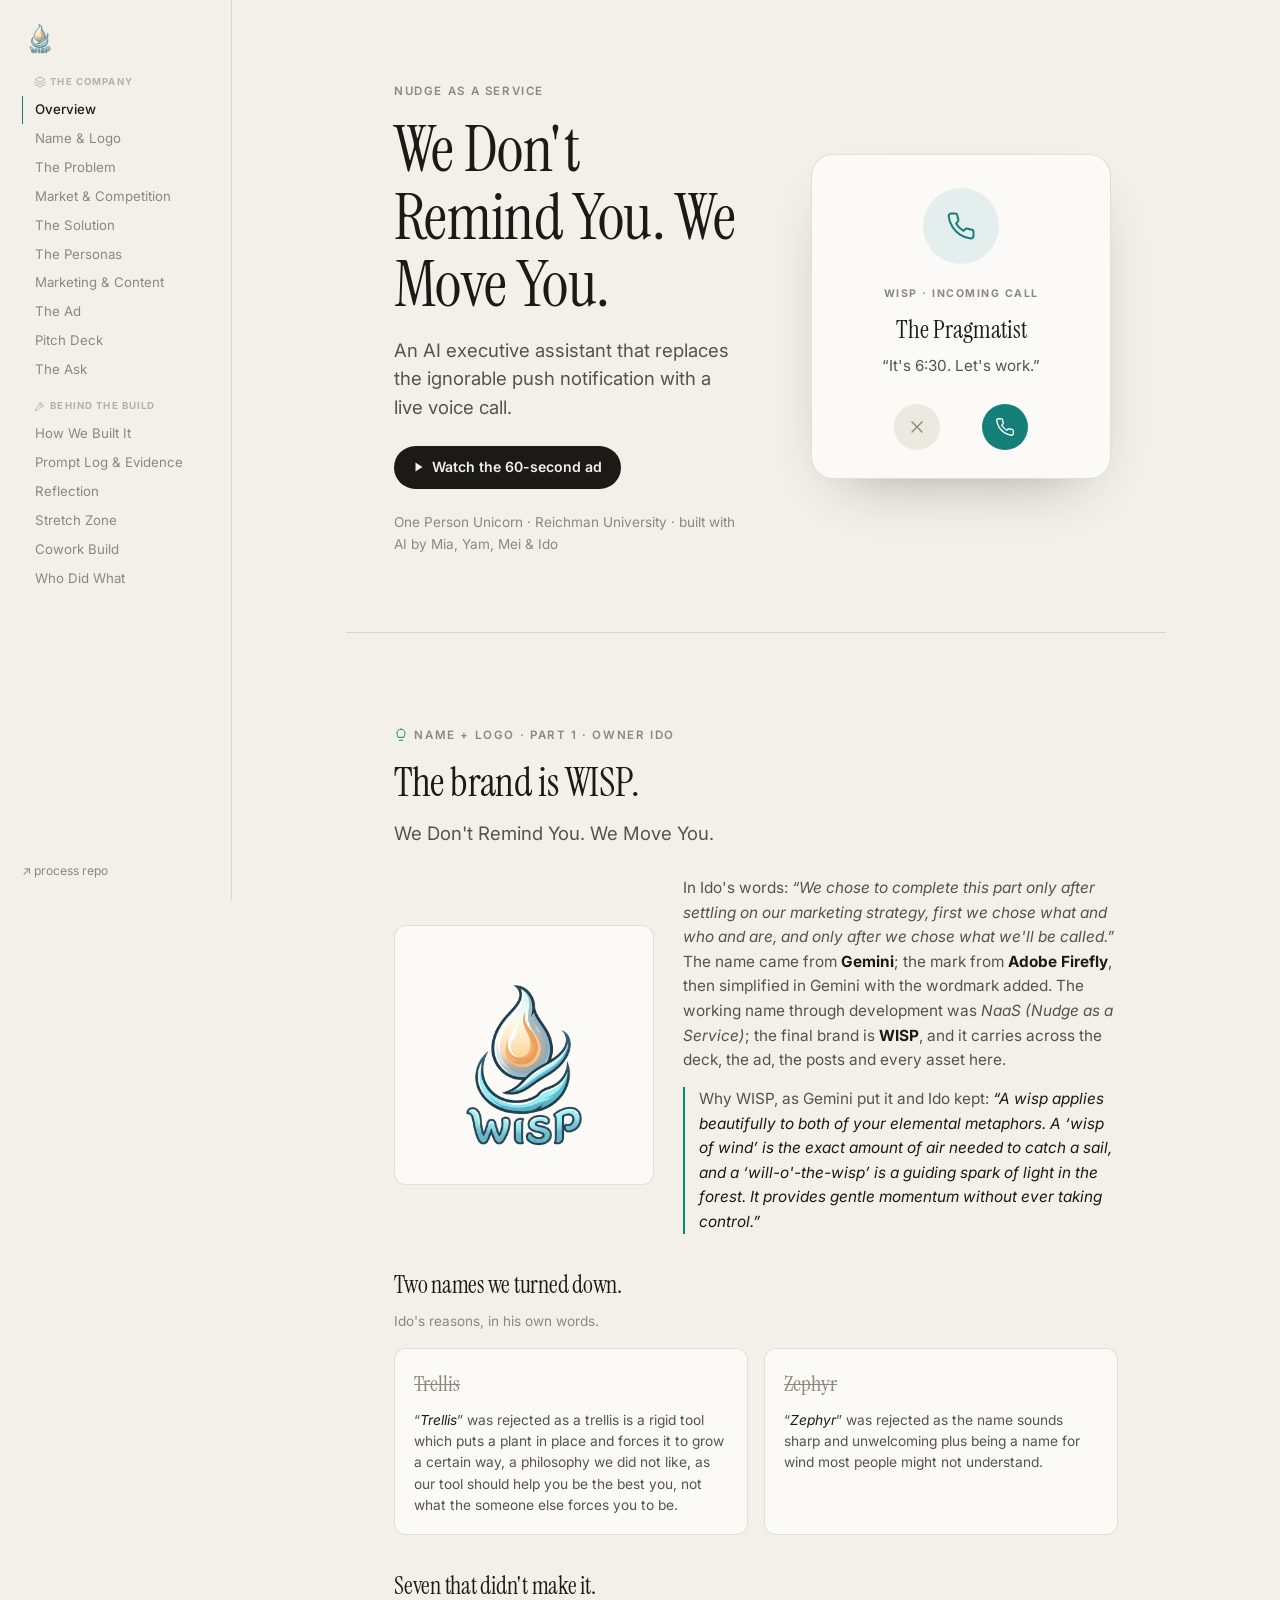
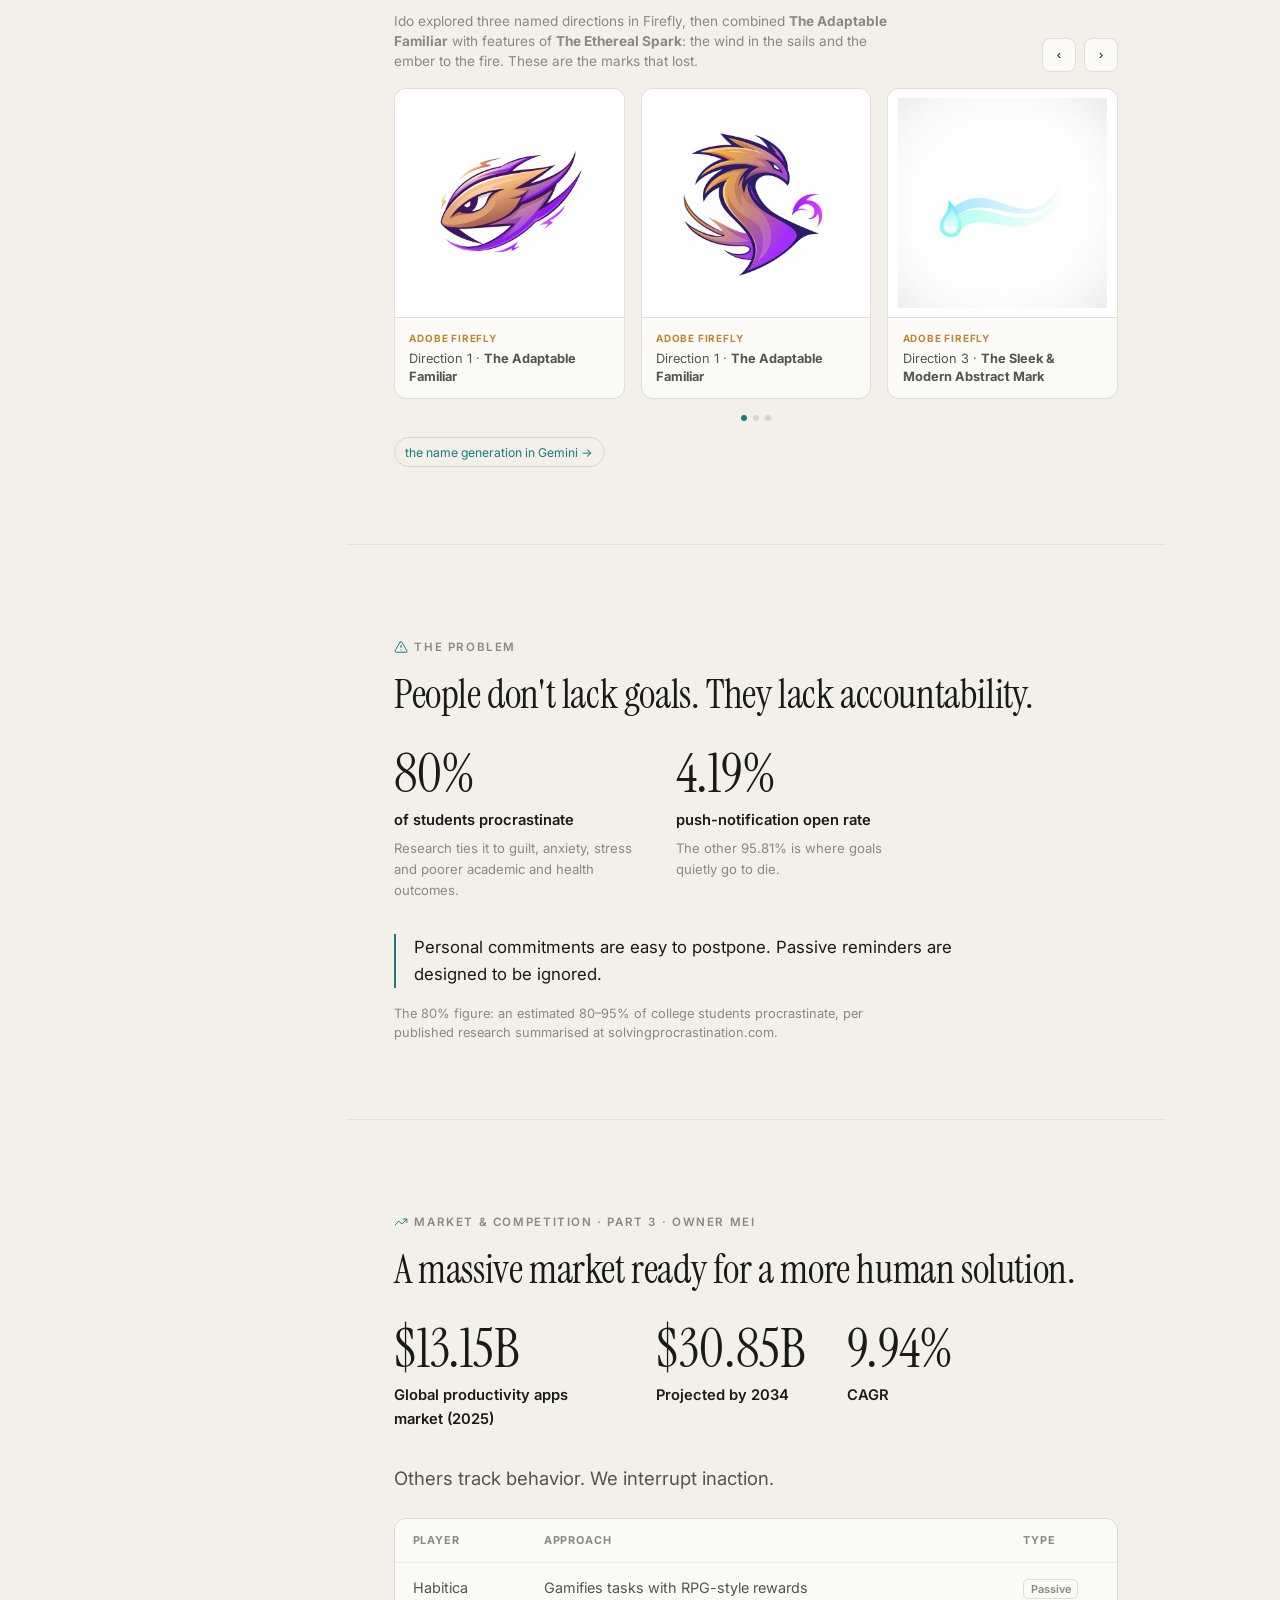
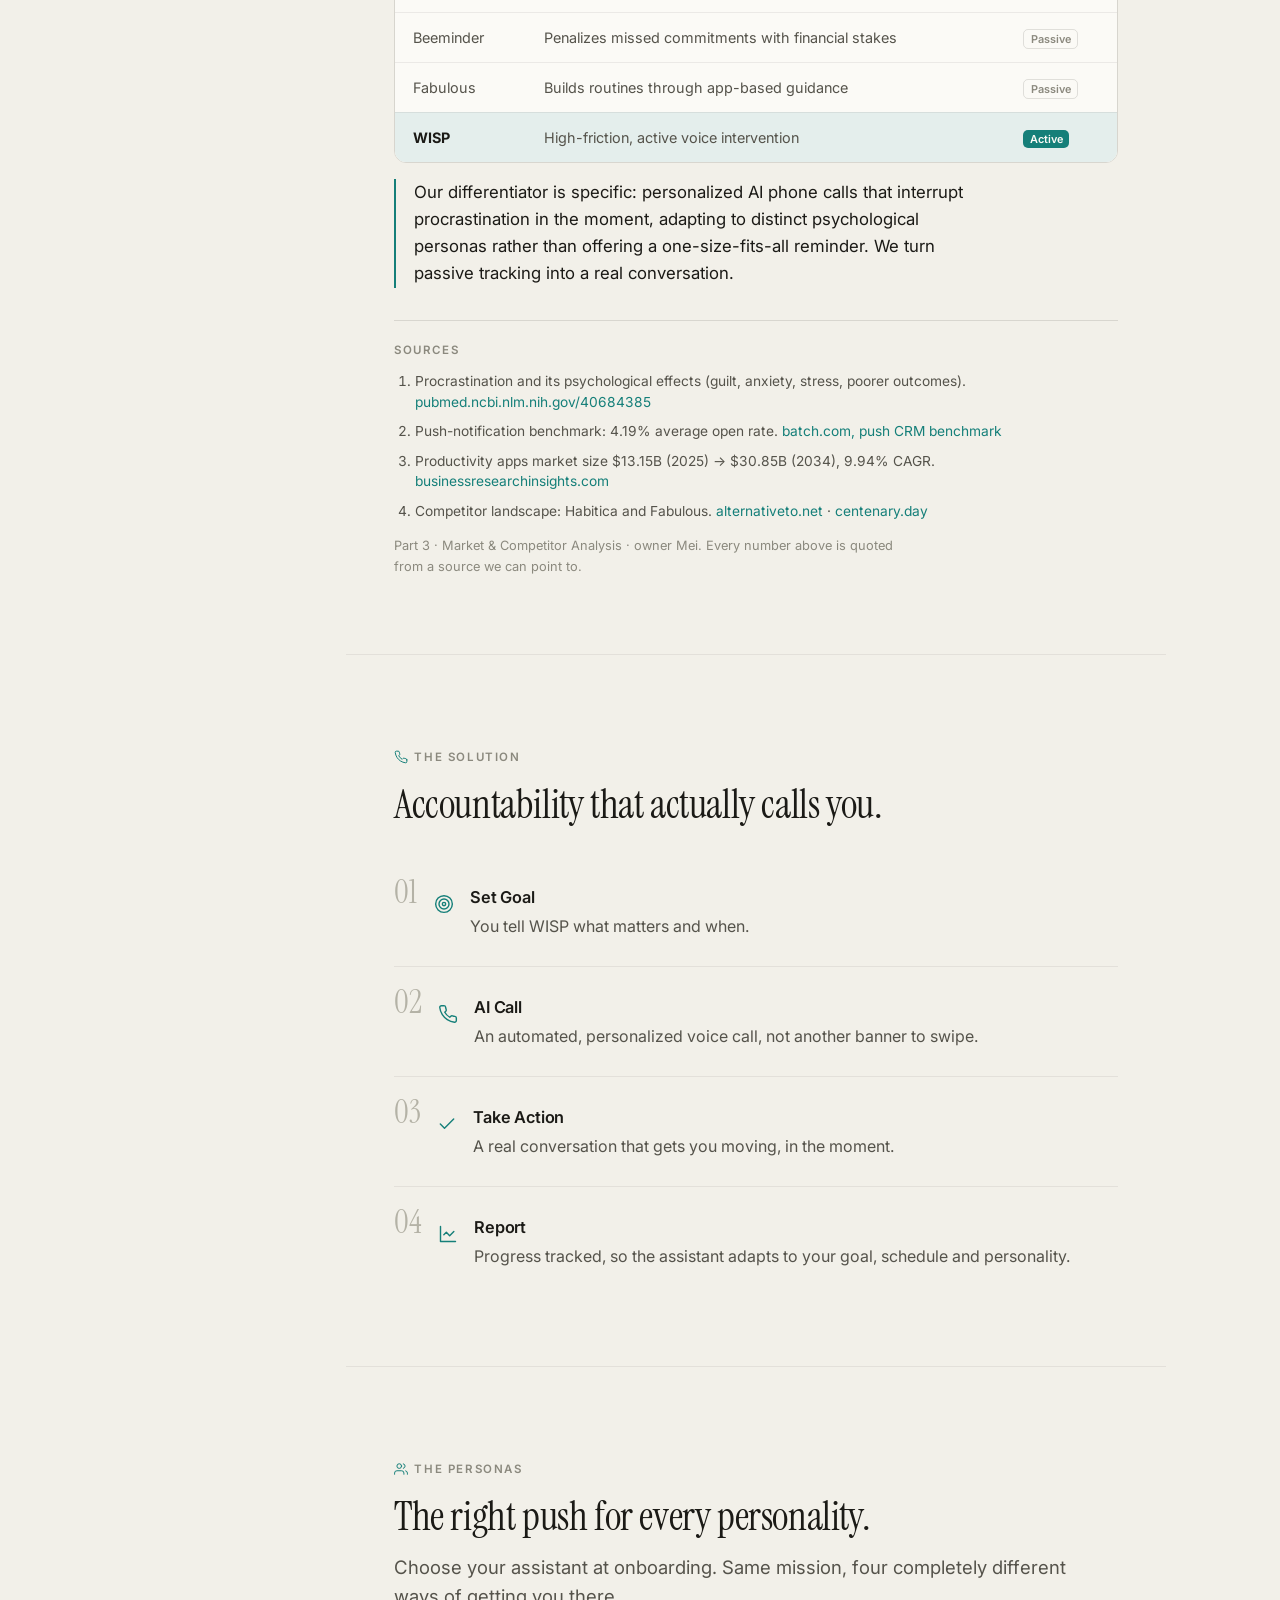
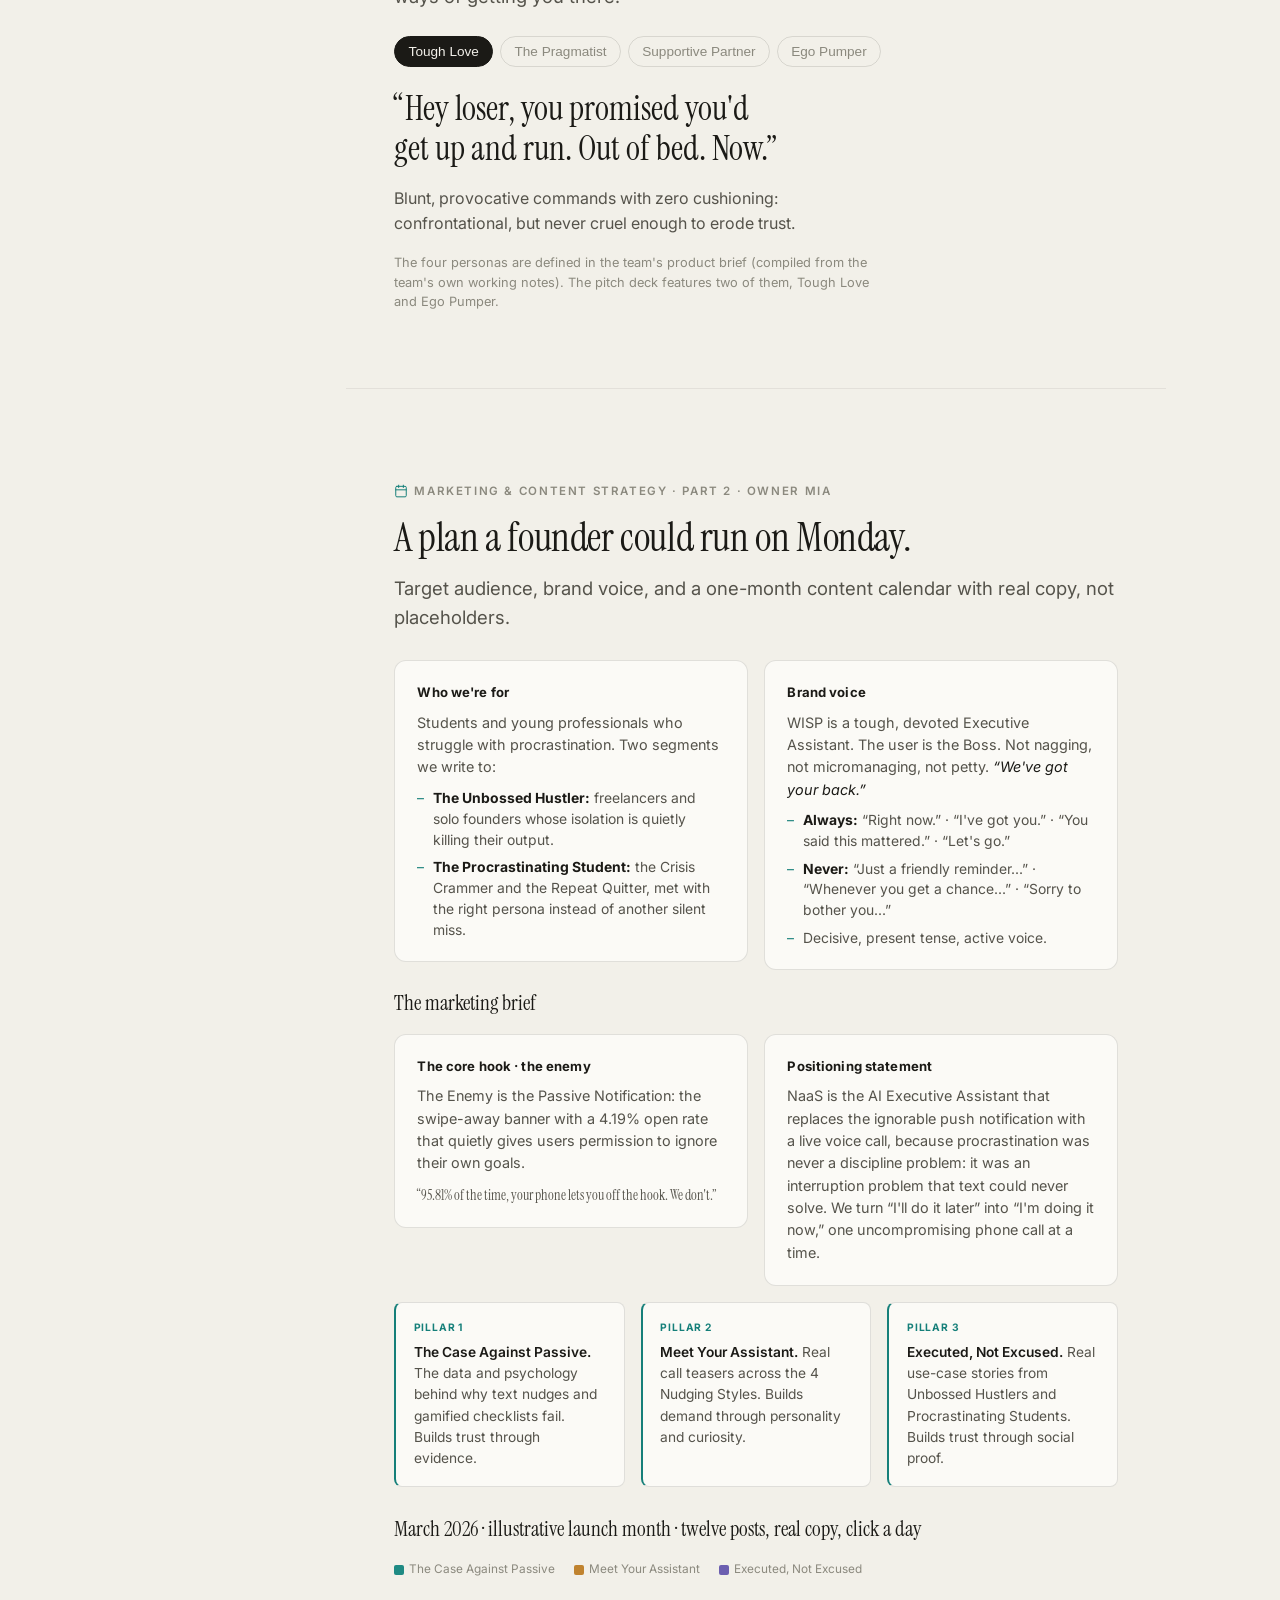
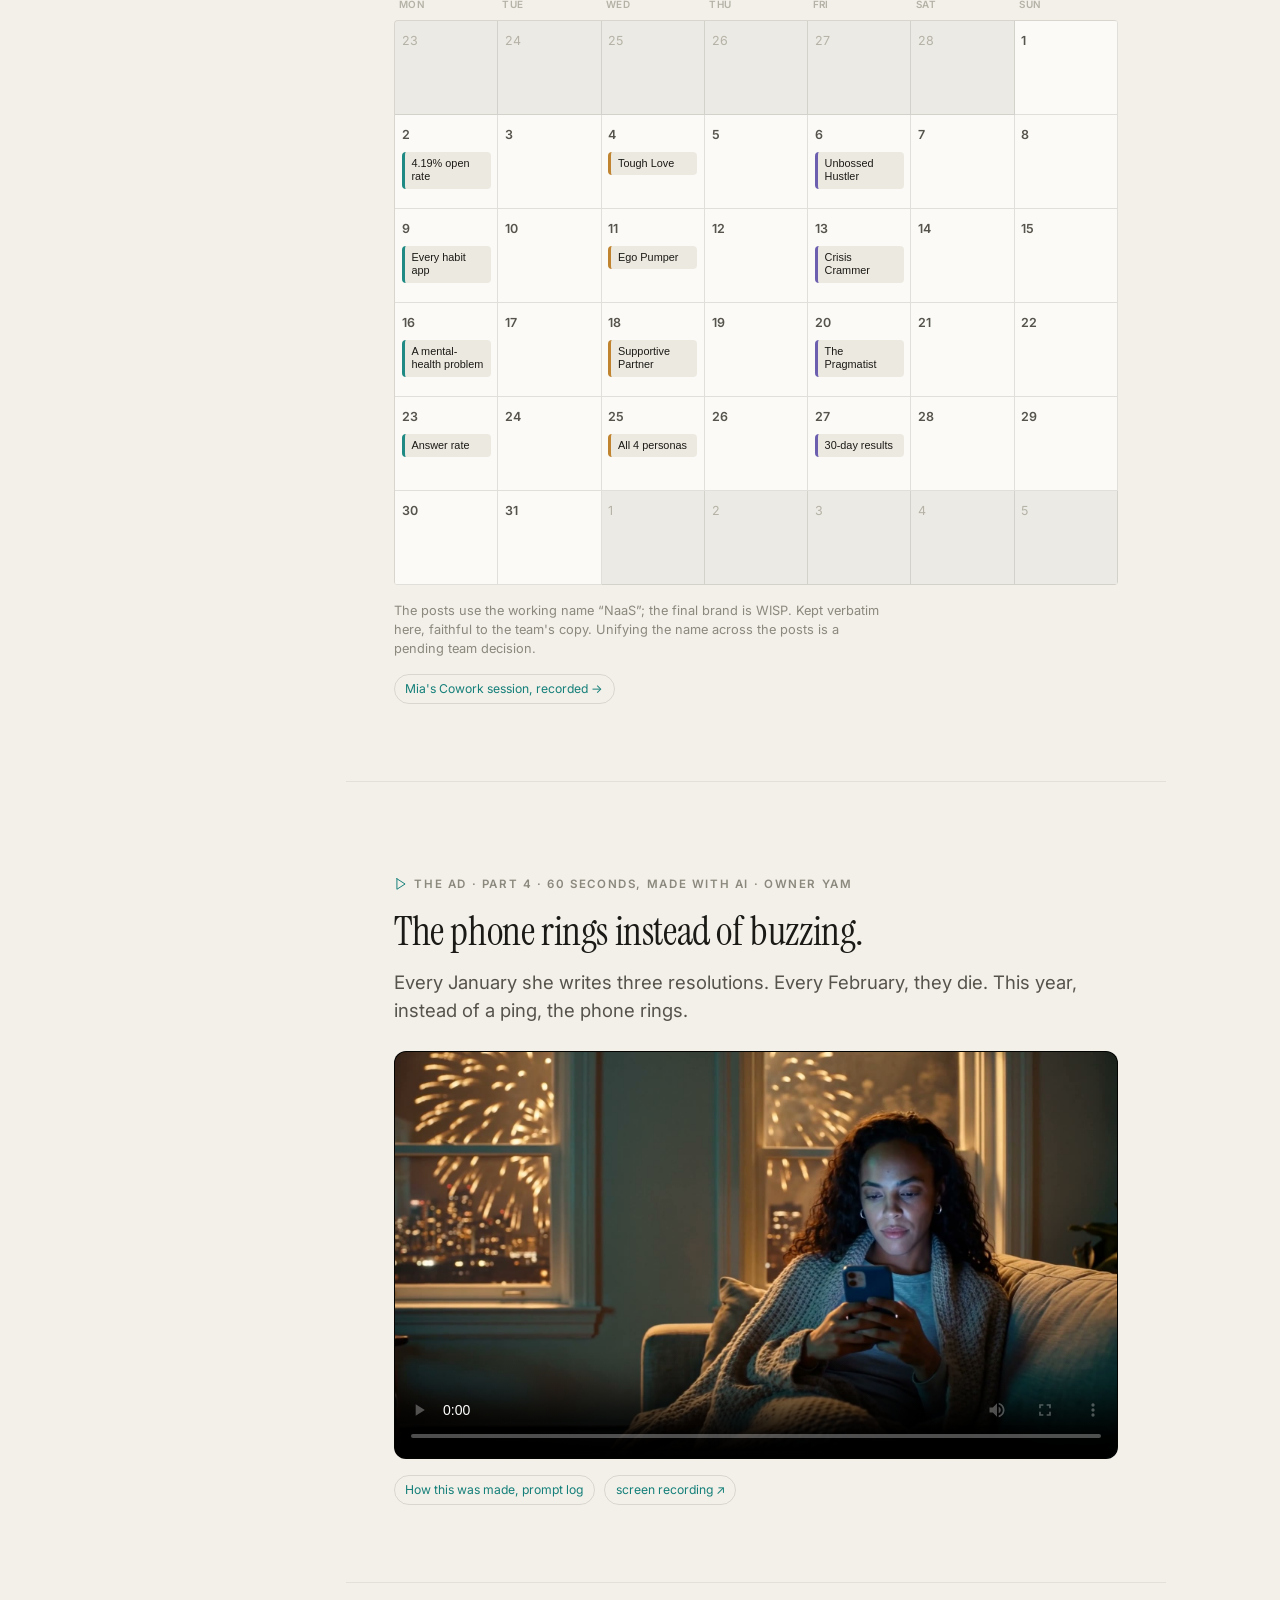
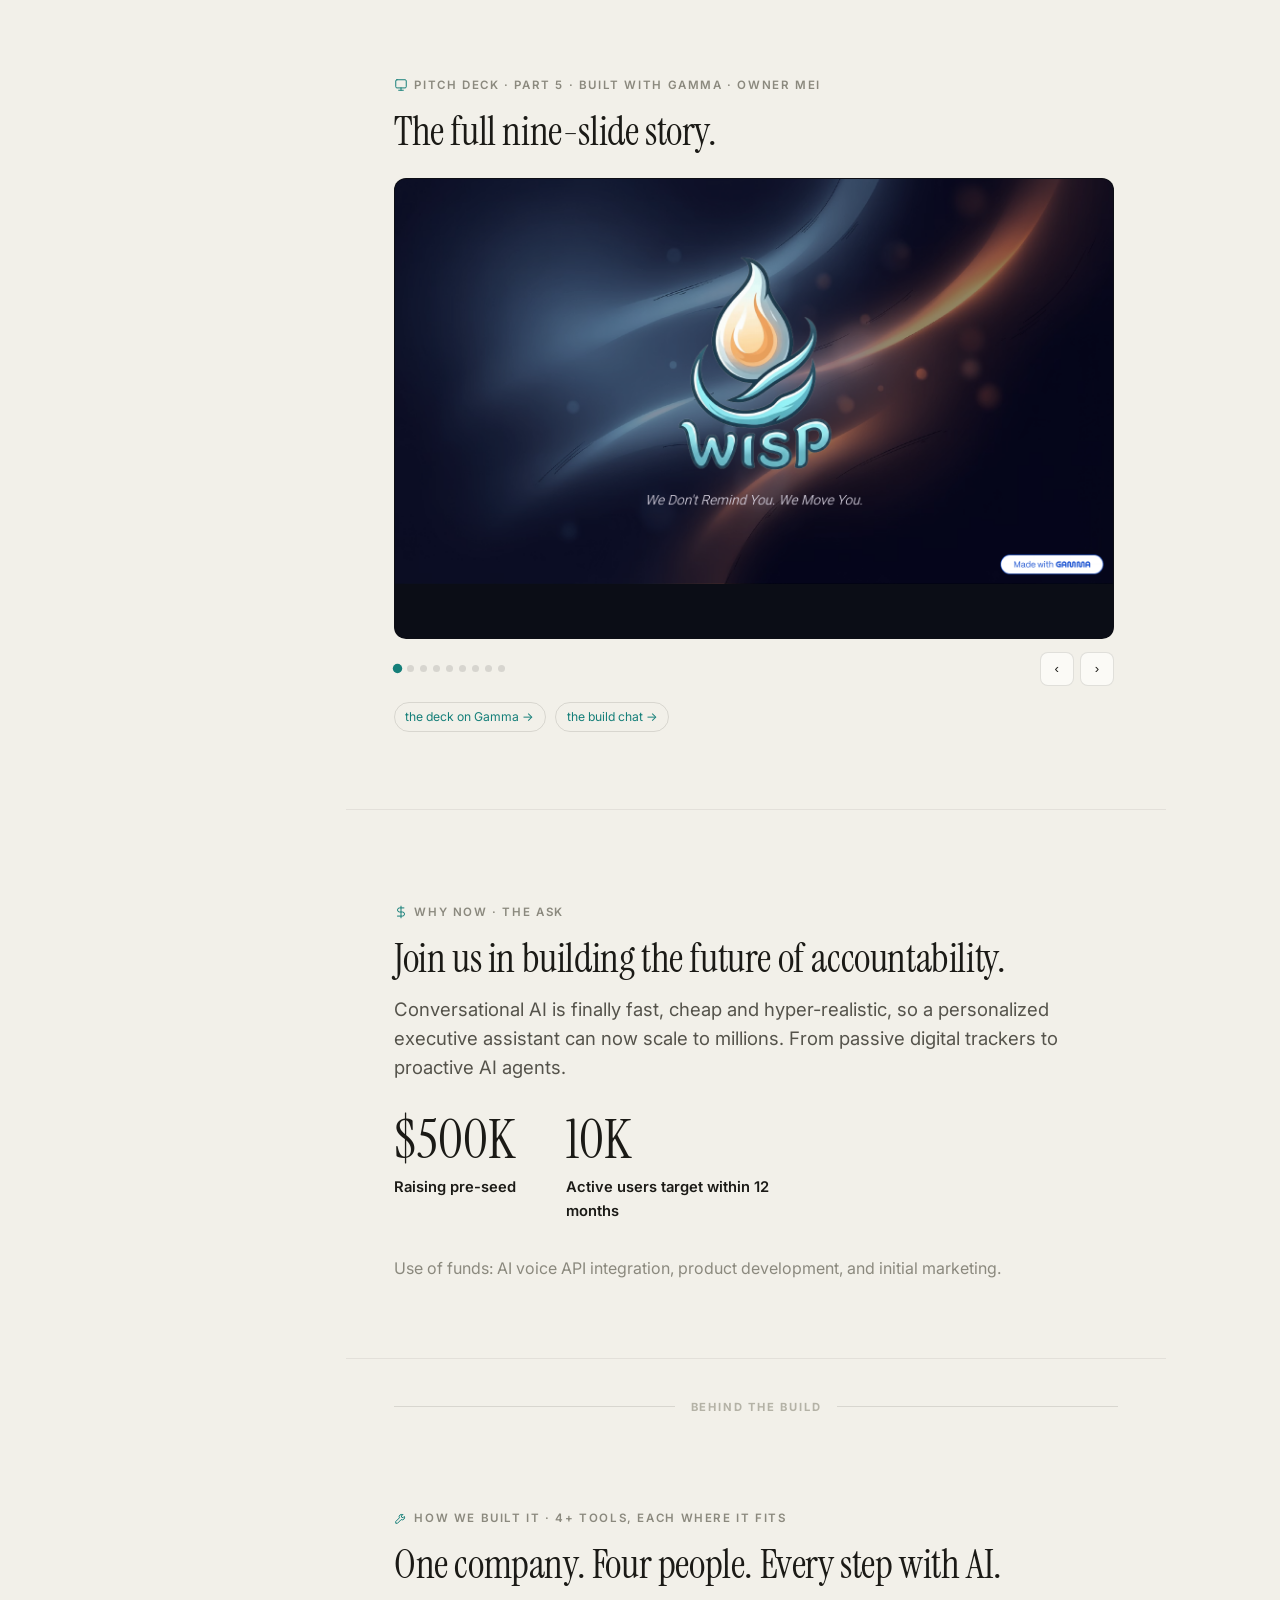
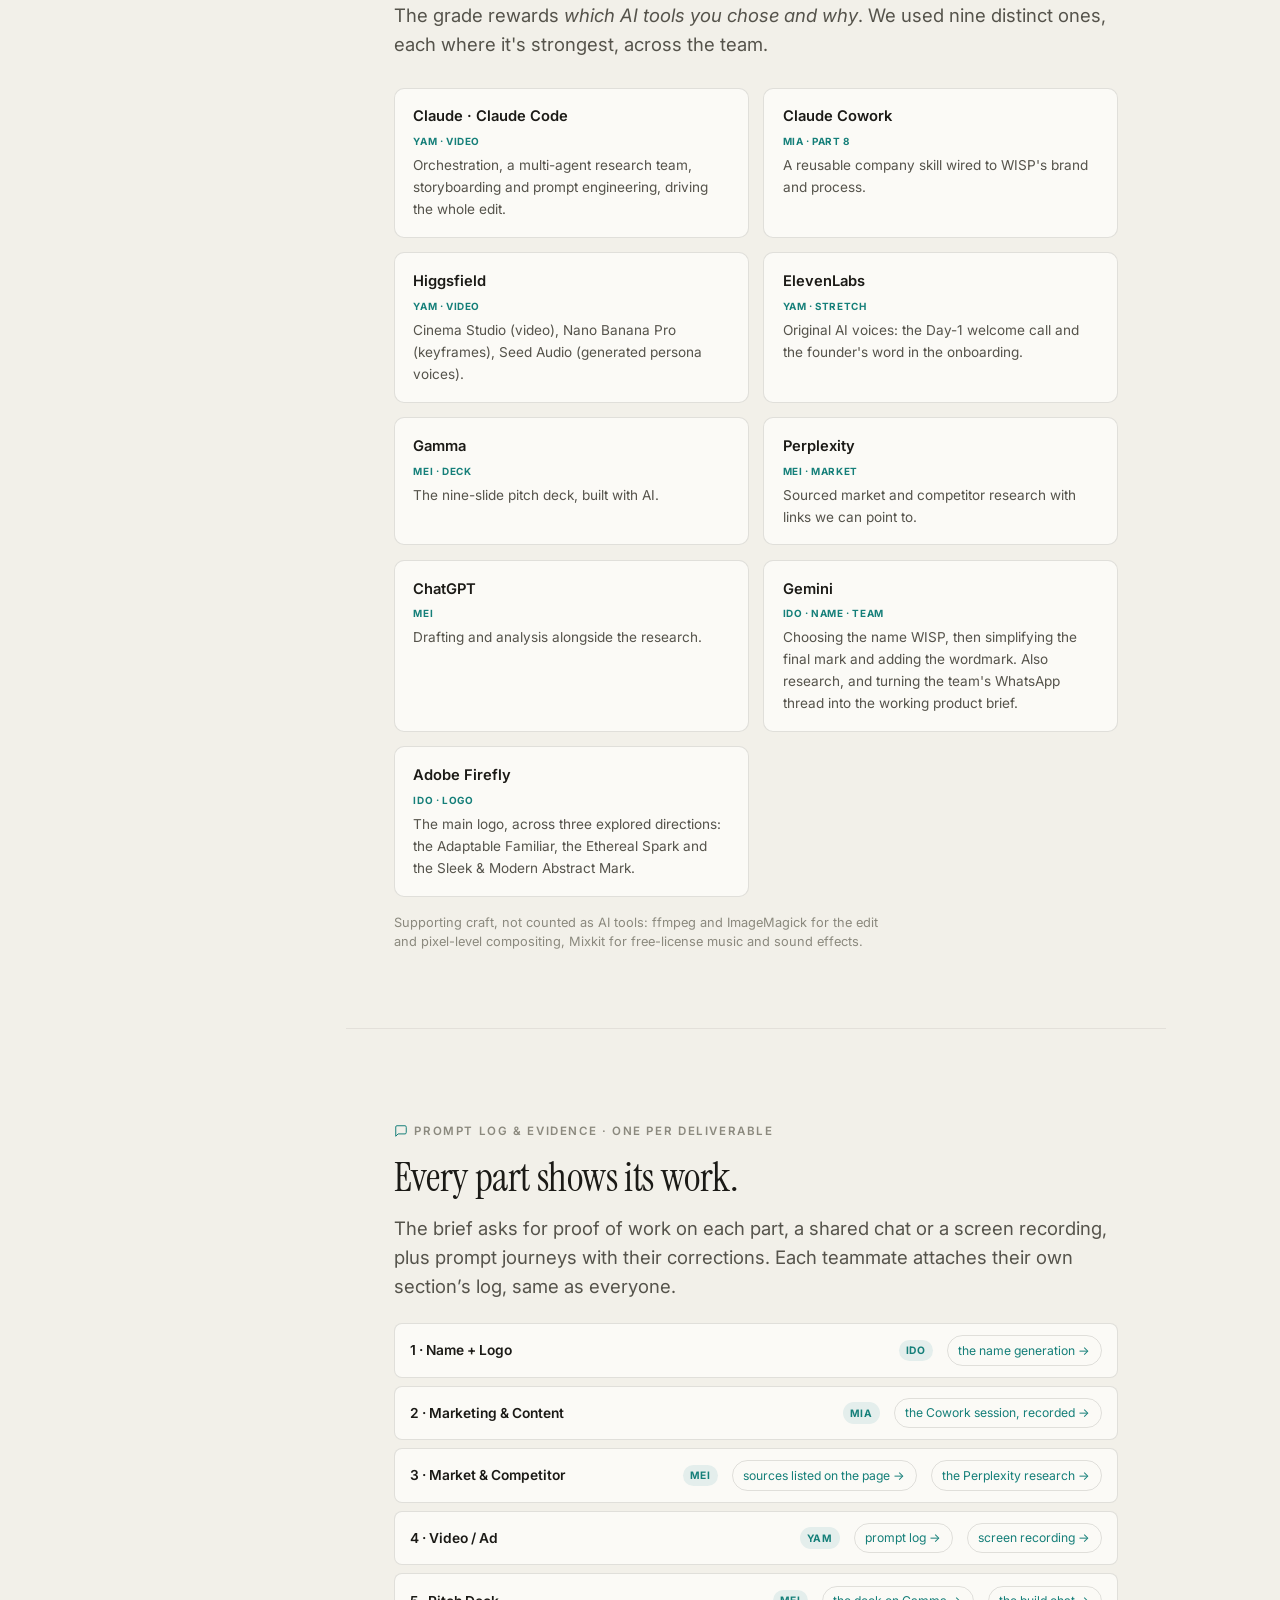
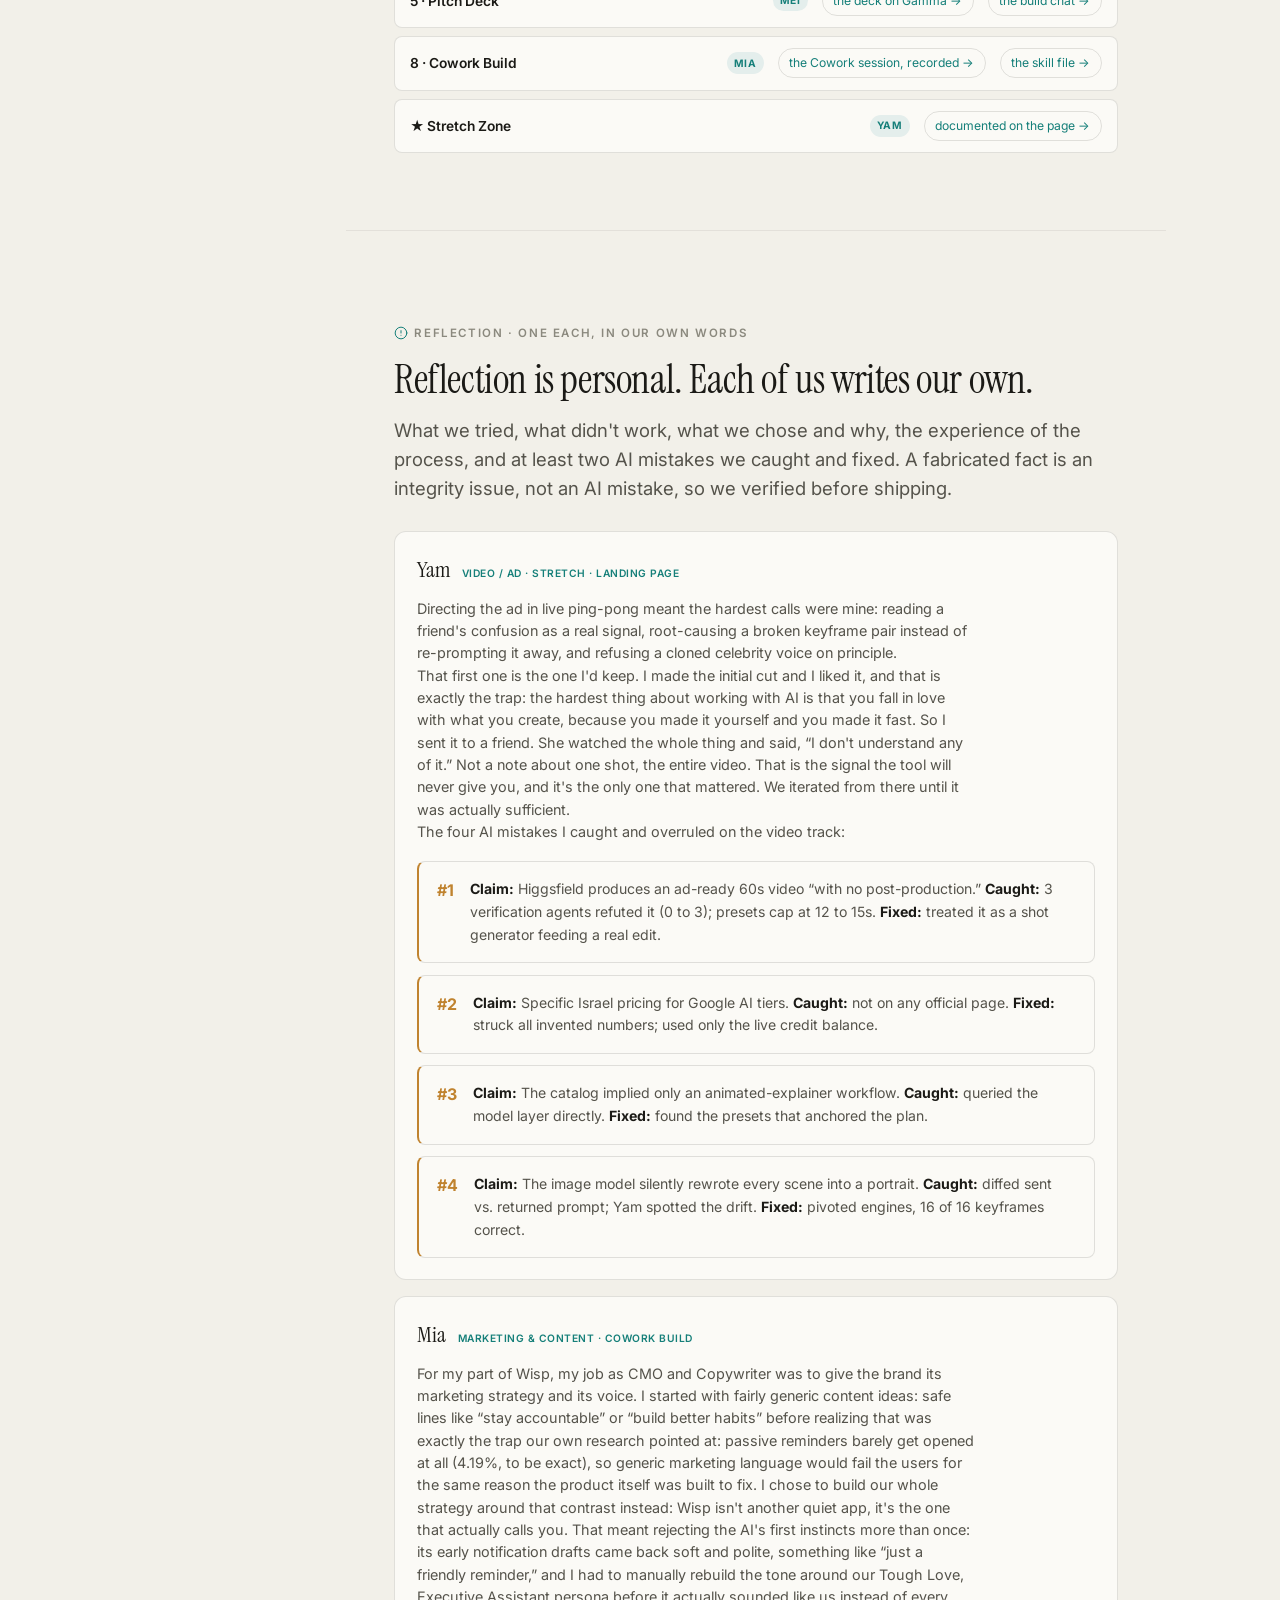
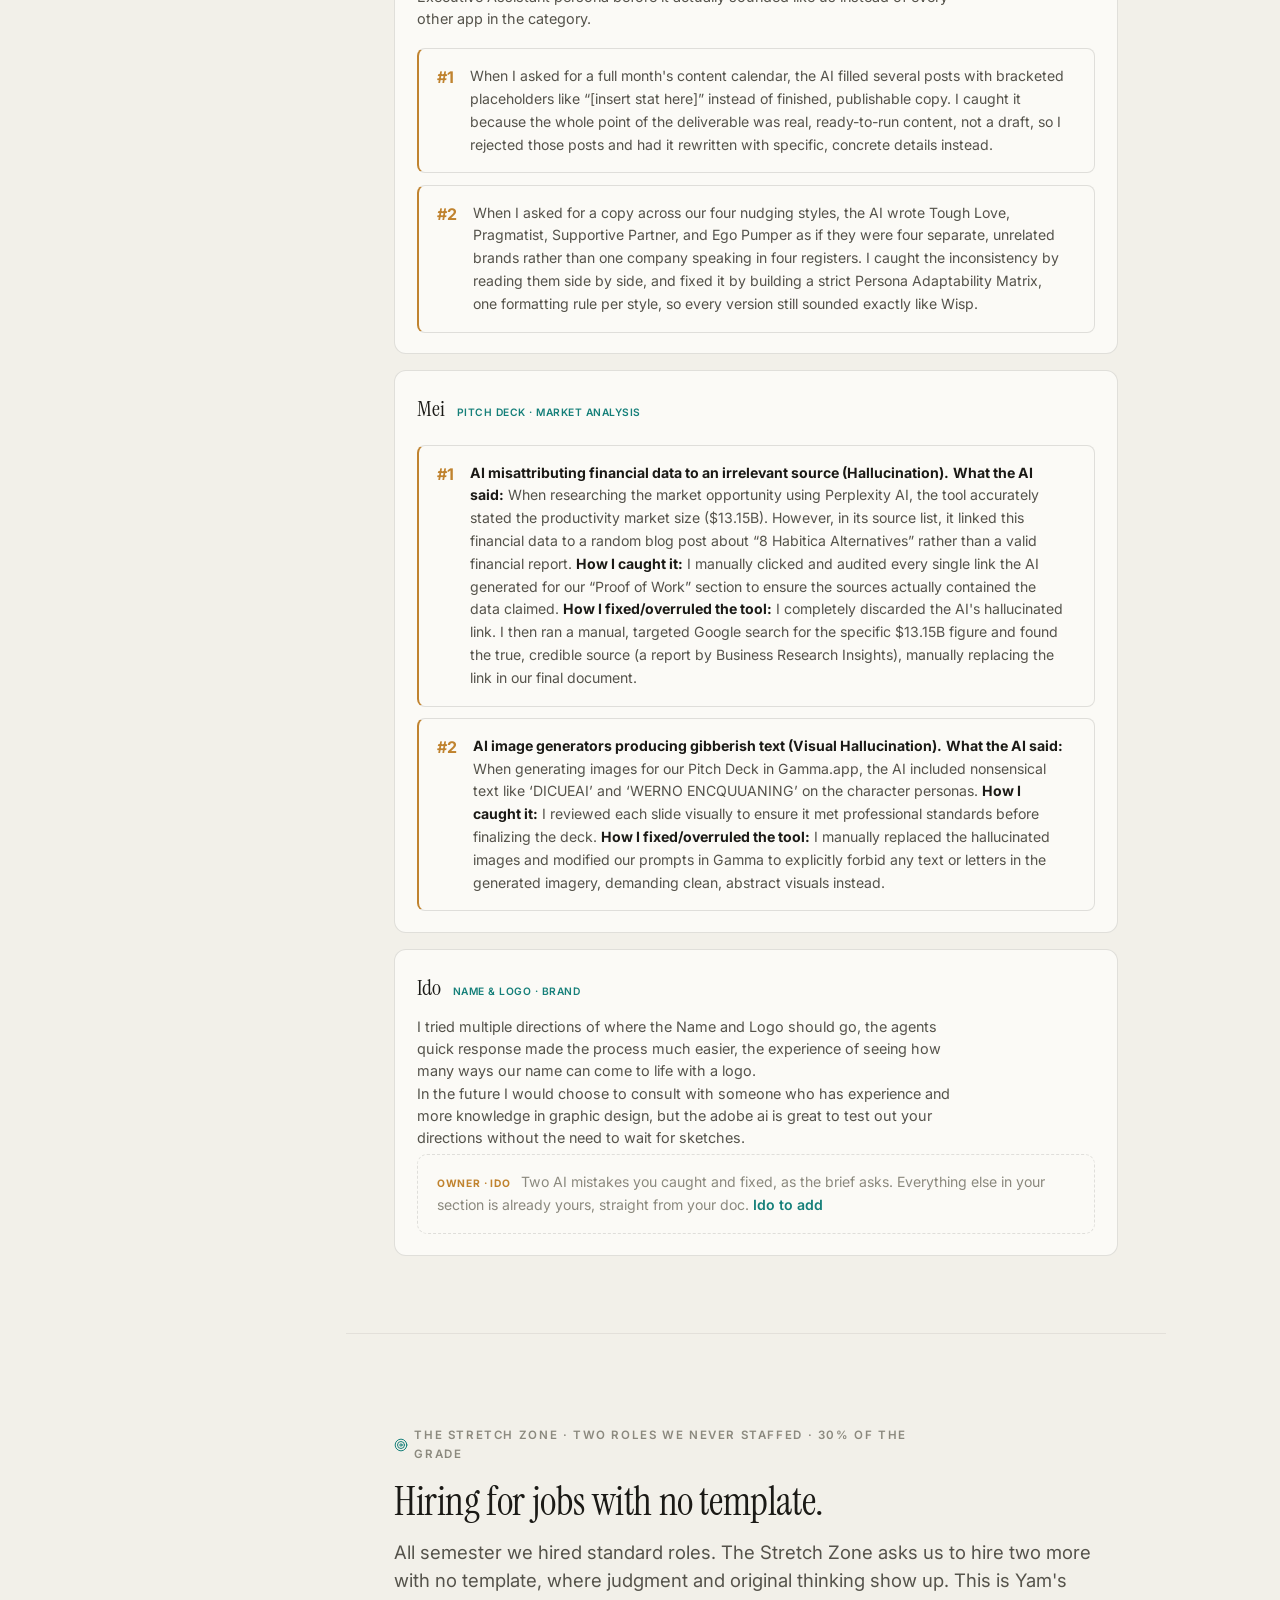
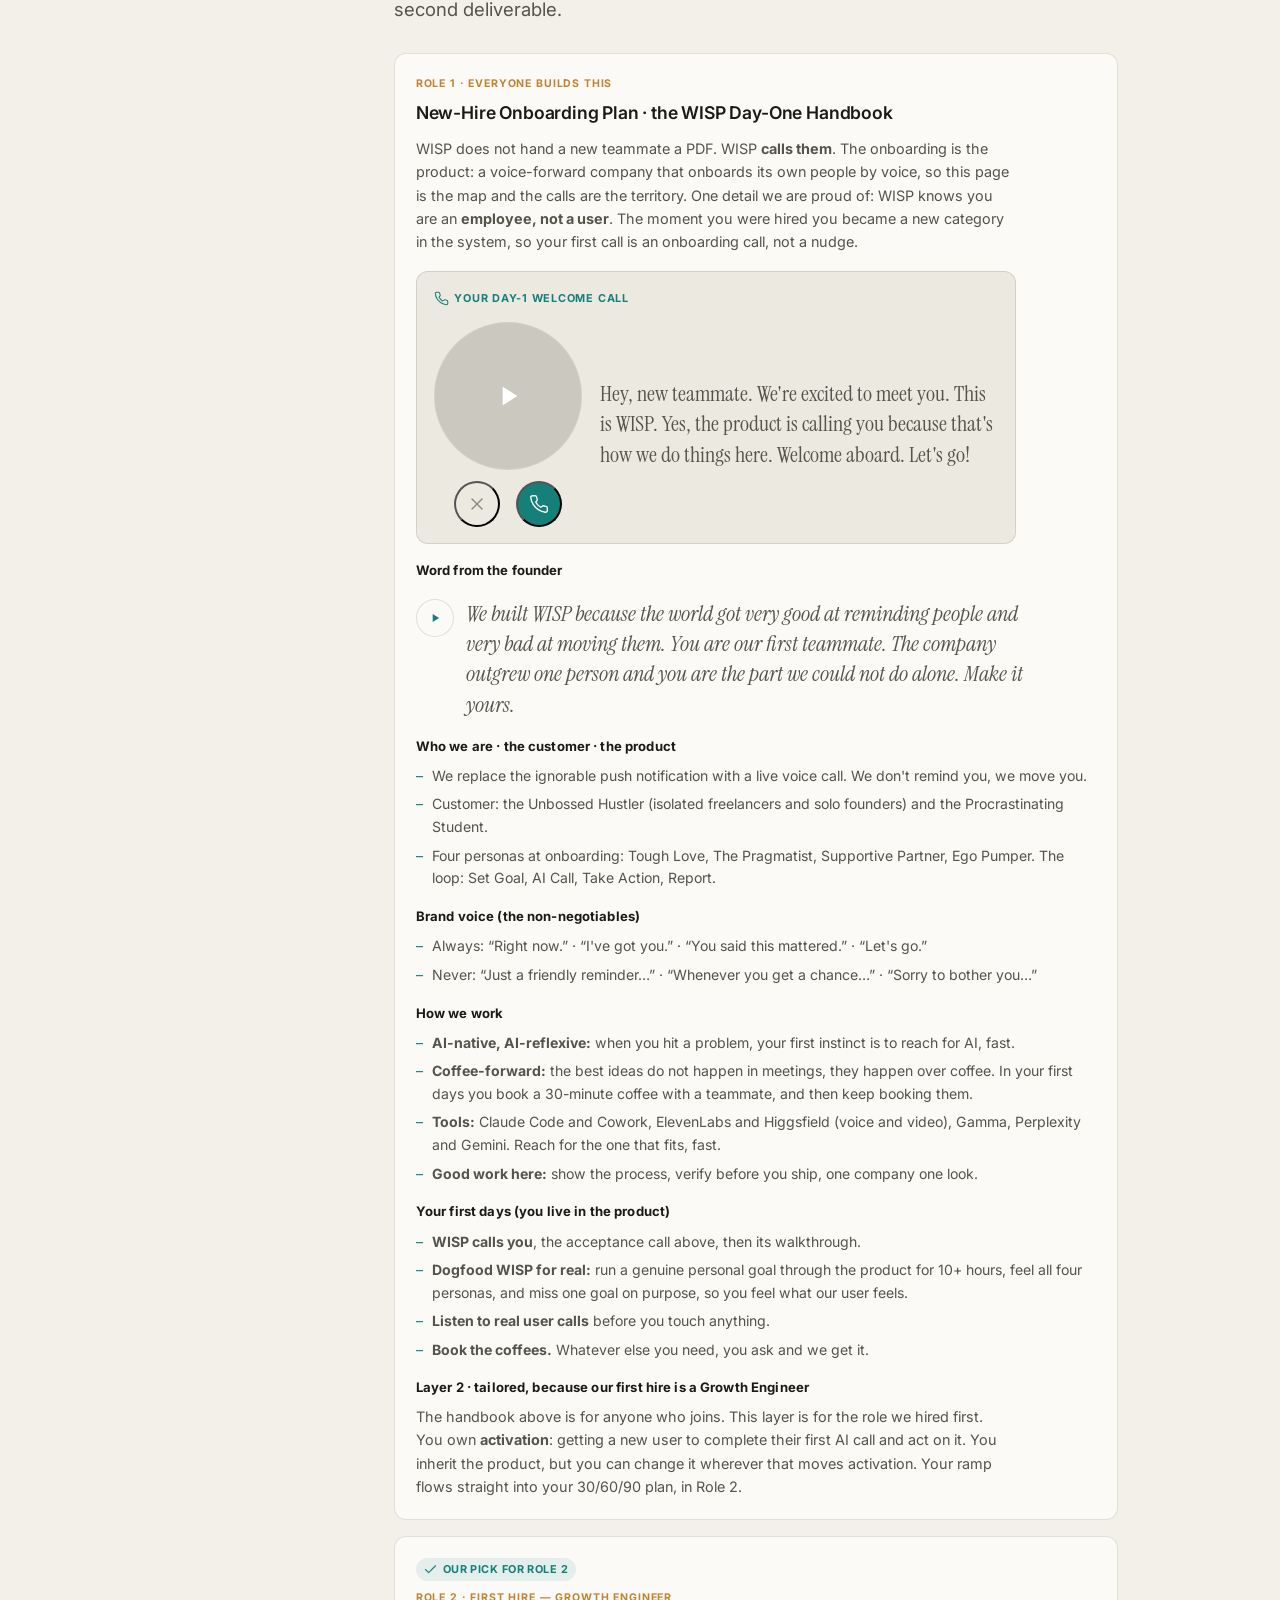
==== commit d1e20885: "Landing: Yam's friend-feedback story, drop Firefly placeholder, checklist - Expand the "reading a fr" ====
--- a/06-landing/index.html
+++ b/06-landing/index.html
@@ -169,7 +169,7 @@
       <div class="rejects__dots" id="rejDots"></div>
     </div>
 
-    <p class="proof-row"><a class="proof" href="https://share.gemini.google/vCTsaQKYnVCM" target="_blank" rel="noopener">the name generation in Gemini →</a> <span class="proof todo">Ido · add the Firefly generation</span></p>
+    <p class="proof-row"><a class="proof" href="https://share.gemini.google/vCTsaQKYnVCM" target="_blank" rel="noopener">the name generation in Gemini →</a></p>
   </section>
 
   <!-- PROBLEM -->
@@ -382,7 +382,7 @@
     <h2>Every part shows its work.</h2>
     <p class="lede">The brief asks for proof of work on each part, a shared chat or a screen recording, plus prompt journeys with their corrections. Each teammate attaches their own section’s log, same as everyone.</p>
     <div class="evidence">
-      <div class="ev"><span class="ev__part">1 · Name + Logo</span><span class="ev__who">Ido</span><a class="proof" href="https://share.gemini.google/vCTsaQKYnVCM" target="_blank" rel="noopener">the name generation →</a> <span class="proof todo">Ido · add the Firefly generation</span></div>
+      <div class="ev"><span class="ev__part">1 · Name + Logo</span><span class="ev__who">Ido</span><a class="proof" href="https://share.gemini.google/vCTsaQKYnVCM" target="_blank" rel="noopener">the name generation →</a></div>
       <div class="ev"><span class="ev__part">2 · Marketing &amp; Content</span><span class="ev__who">Mia</span><a class="proof" href="assets/video/mia-cowork.mp4" target="_blank" rel="noopener">the Cowork session, recorded →</a></div>
       <div class="ev"><span class="ev__part">3 · Market &amp; Competitor</span><span class="ev__who">Mei</span><a class="proof" href="#market">sources listed on the page →</a> <a class="proof" href="https://www.perplexity.ai/search/ceb2b9ec-6f7a-4bc1-9de4-9577e0a49c59" target="_blank" rel="noopener">the Perplexity research →</a></div>
       <div class="ev"><span class="ev__part">4 · Video / Ad</span><span class="ev__who">Yam</span><a class="proof" href="https://github.com/yayayam-uxui/naas-this-year/blob/main/00-PROMPT-LOG.md" target="_blank" rel="noopener">prompt log →</a> <a class="proof" href="assets/video/wisp-process.mp4" target="_blank" rel="noopener">screen recording →</a></div>
@@ -400,7 +400,9 @@
     <div class="reflect">
       <div class="reflect__member">
         <div class="reflect__head"><span class="reflect__name">Yam</span><span class="reflect__part">Video / Ad · Stretch · Landing page</span></div>
-        <p>Directing the ad in live ping-pong meant the hardest calls were mine: reading a friend's confusion as a real signal, root-causing a broken keyframe pair instead of re-prompting it away, and refusing a cloned celebrity voice on principle. The four AI mistakes I caught and overruled on the video track:</p>
+        <p>Directing the ad in live ping-pong meant the hardest calls were mine: reading a friend's confusion as a real signal, root-causing a broken keyframe pair instead of re-prompting it away, and refusing a cloned celebrity voice on principle.</p>
+        <p>That first one is the one I'd keep. I made the initial cut and I liked it, and that is exactly the trap: the hardest thing about working with AI is that you fall in love with what you create, because you made it yourself and you made it fast. So I sent it to a friend. She watched the whole thing and said, “I don't understand any of it.” Not a note about one shot, the entire video. That is the signal the tool will never give you, and it's the only one that mattered. We iterated from there until it was actually sufficient.</p>
+        <p>The four AI mistakes I caught and overruled on the video track:</p>
         <div class="mistakes">
       <div class="mistake"><div class="mn">#1</div><p><b>Claim:</b> Higgsfield produces an ad-ready 60s video “with no post-production.” <b>Caught:</b> 3 verification agents refuted it (0 to 3); presets cap at 12 to 15s. <b>Fixed:</b> treated it as a shot generator feeding a real edit.</p></div>
       <div class="mistake"><div class="mn">#2</div><p><b>Claim:</b> Specific Israel pricing for Google AI tiers. <b>Caught:</b> not on any official page. <b>Fixed:</b> struck all invented numbers; used only the live credit balance.</p></div>
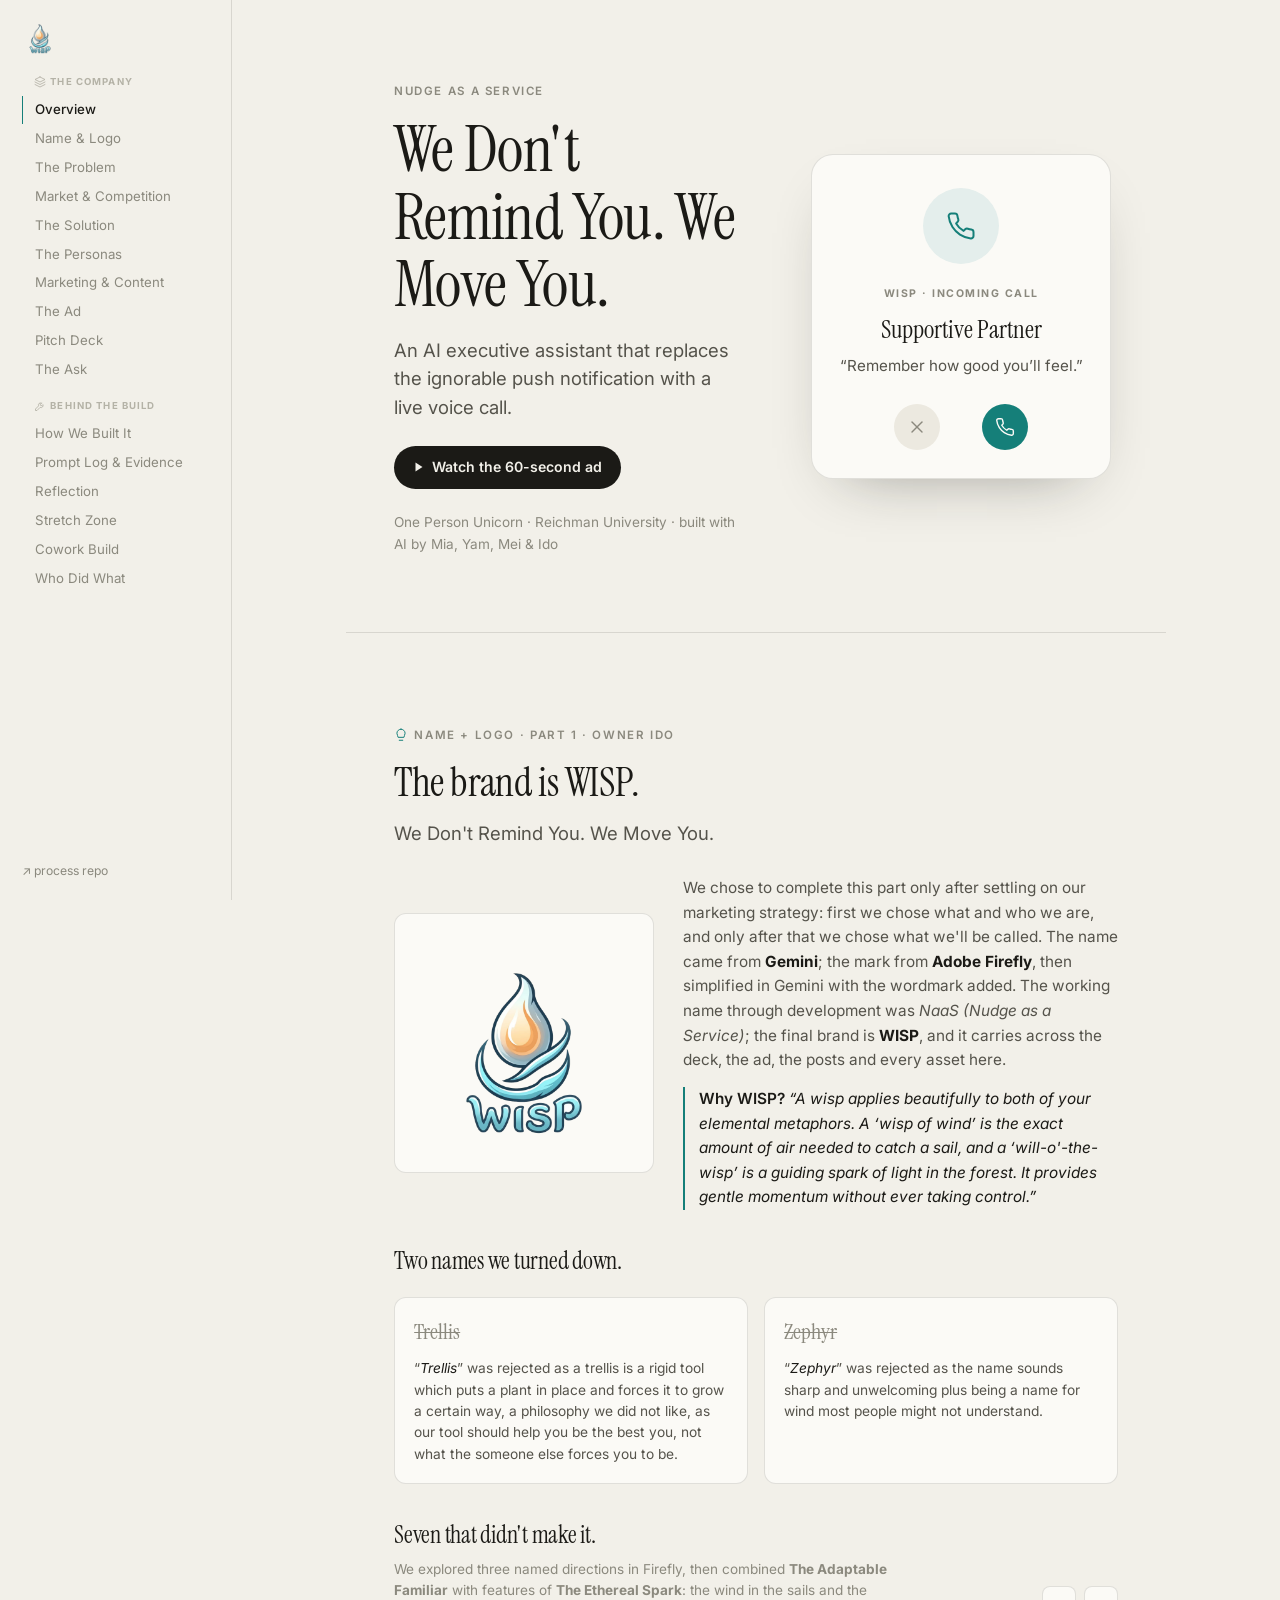
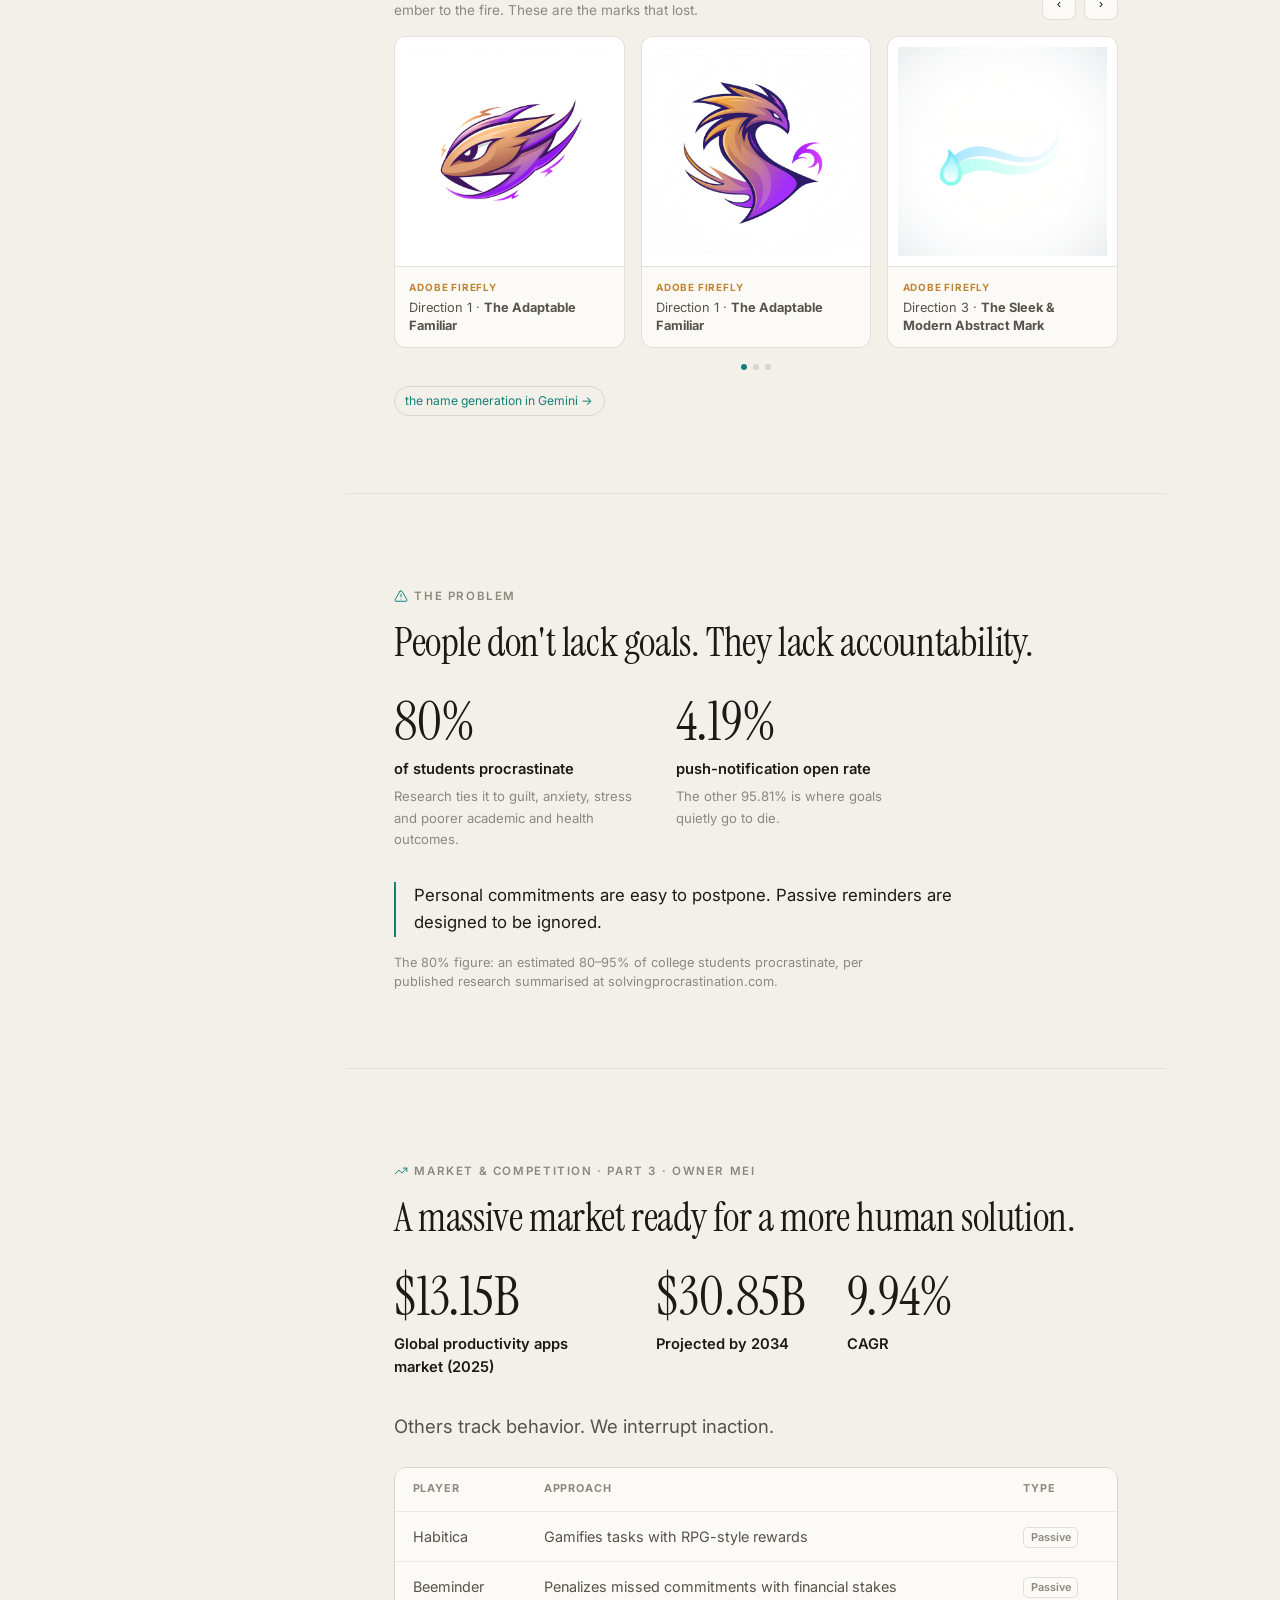
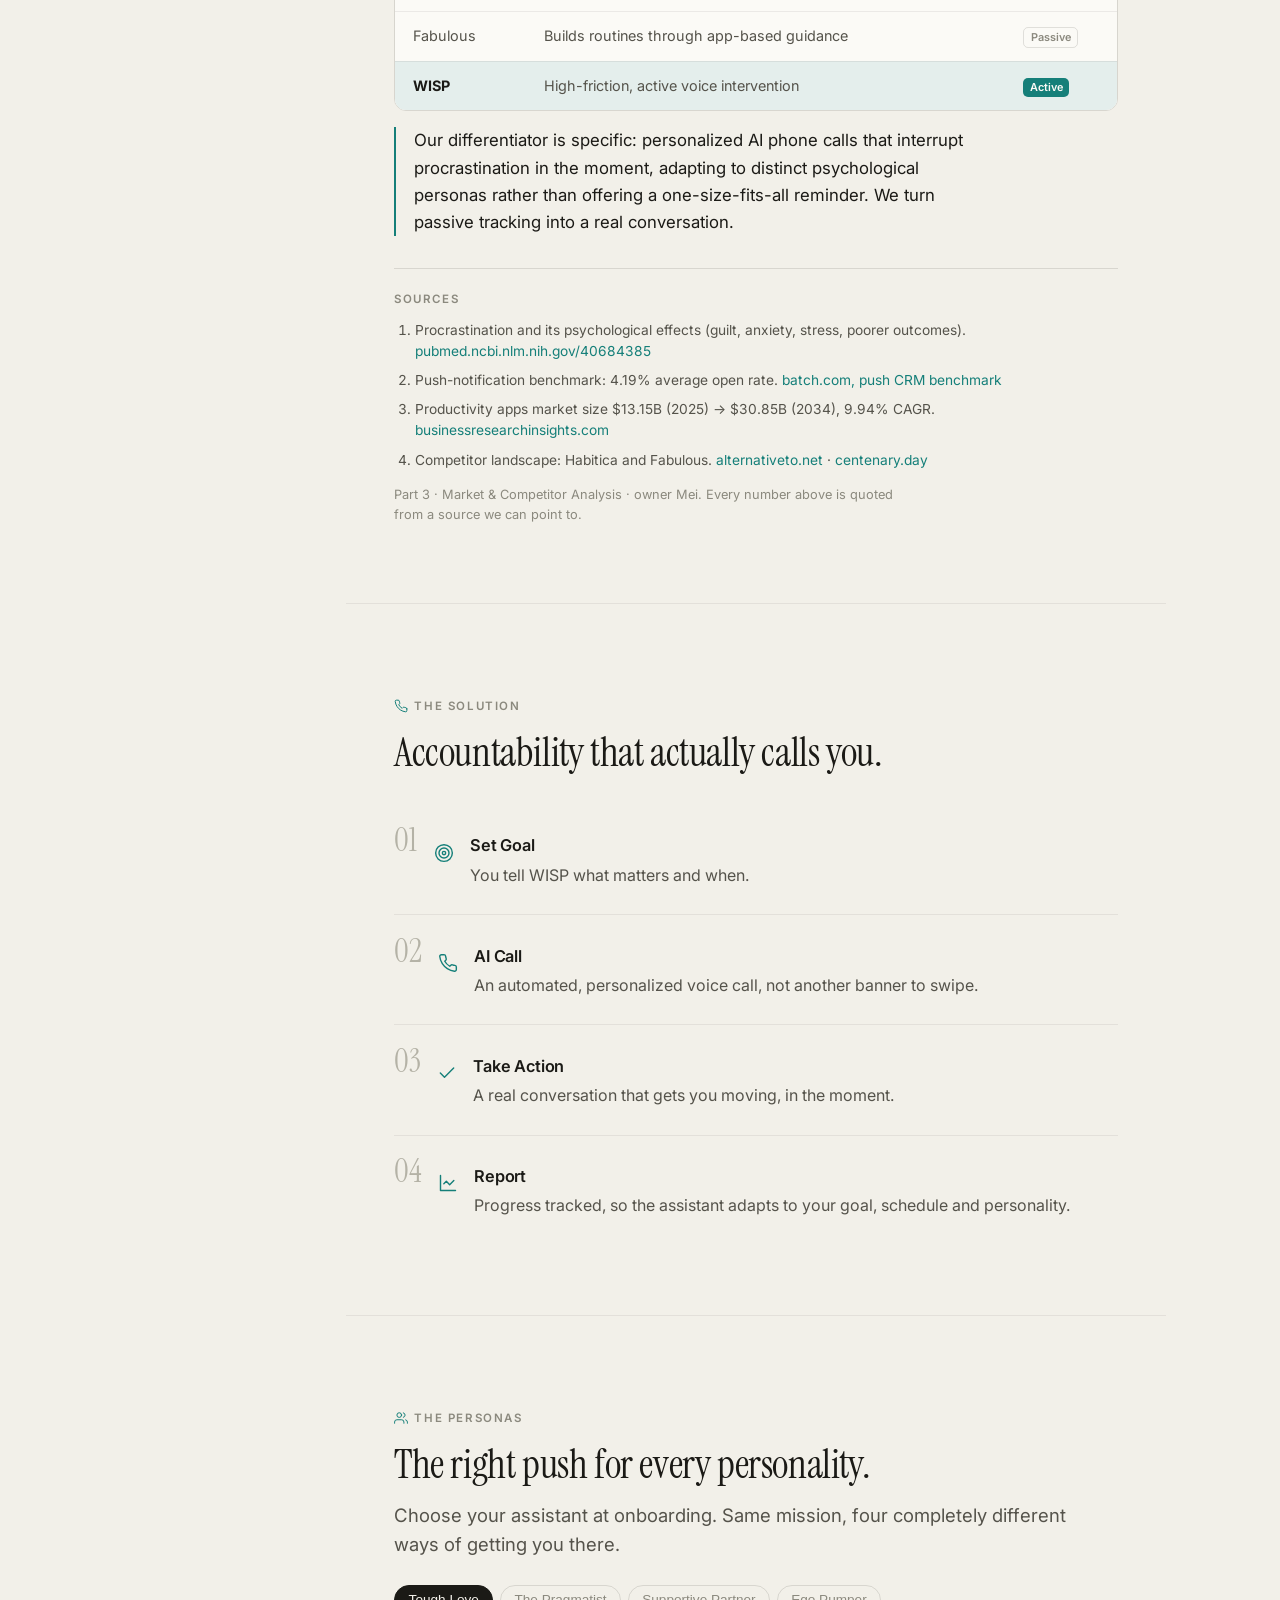
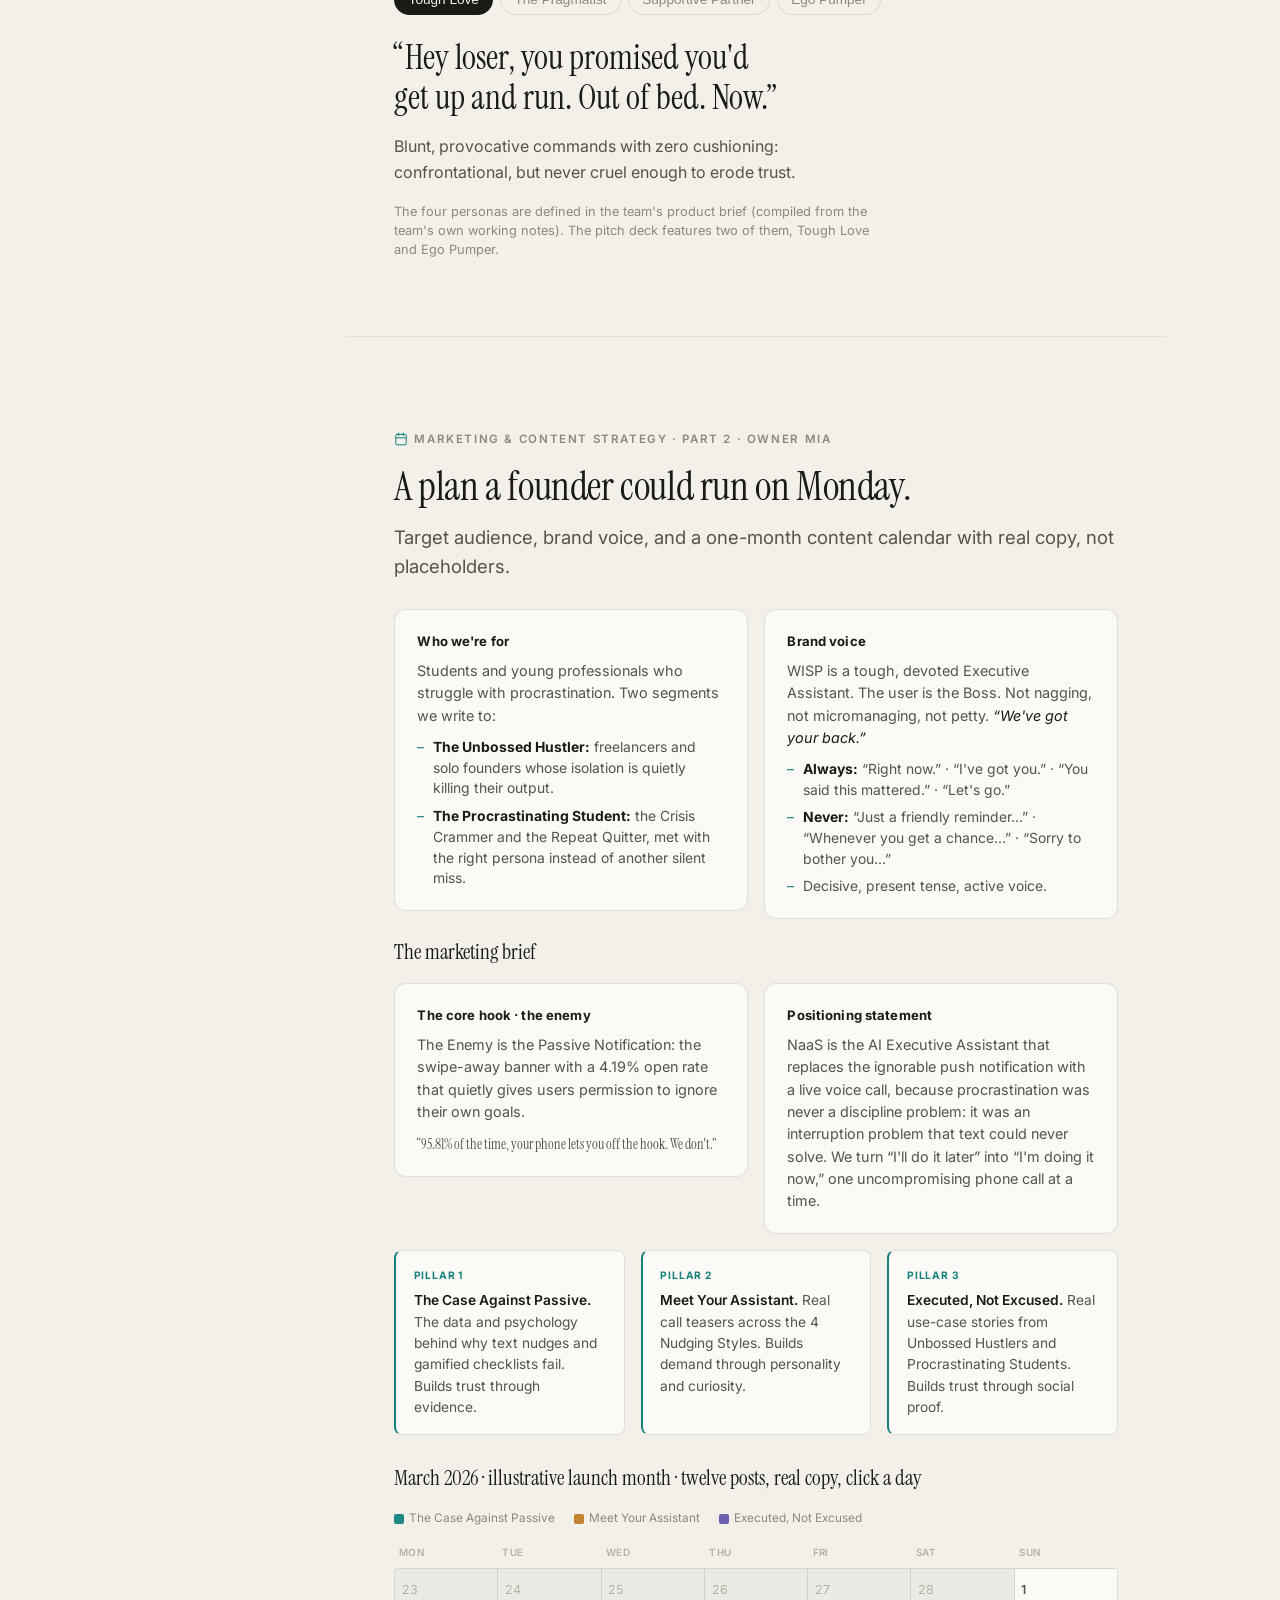
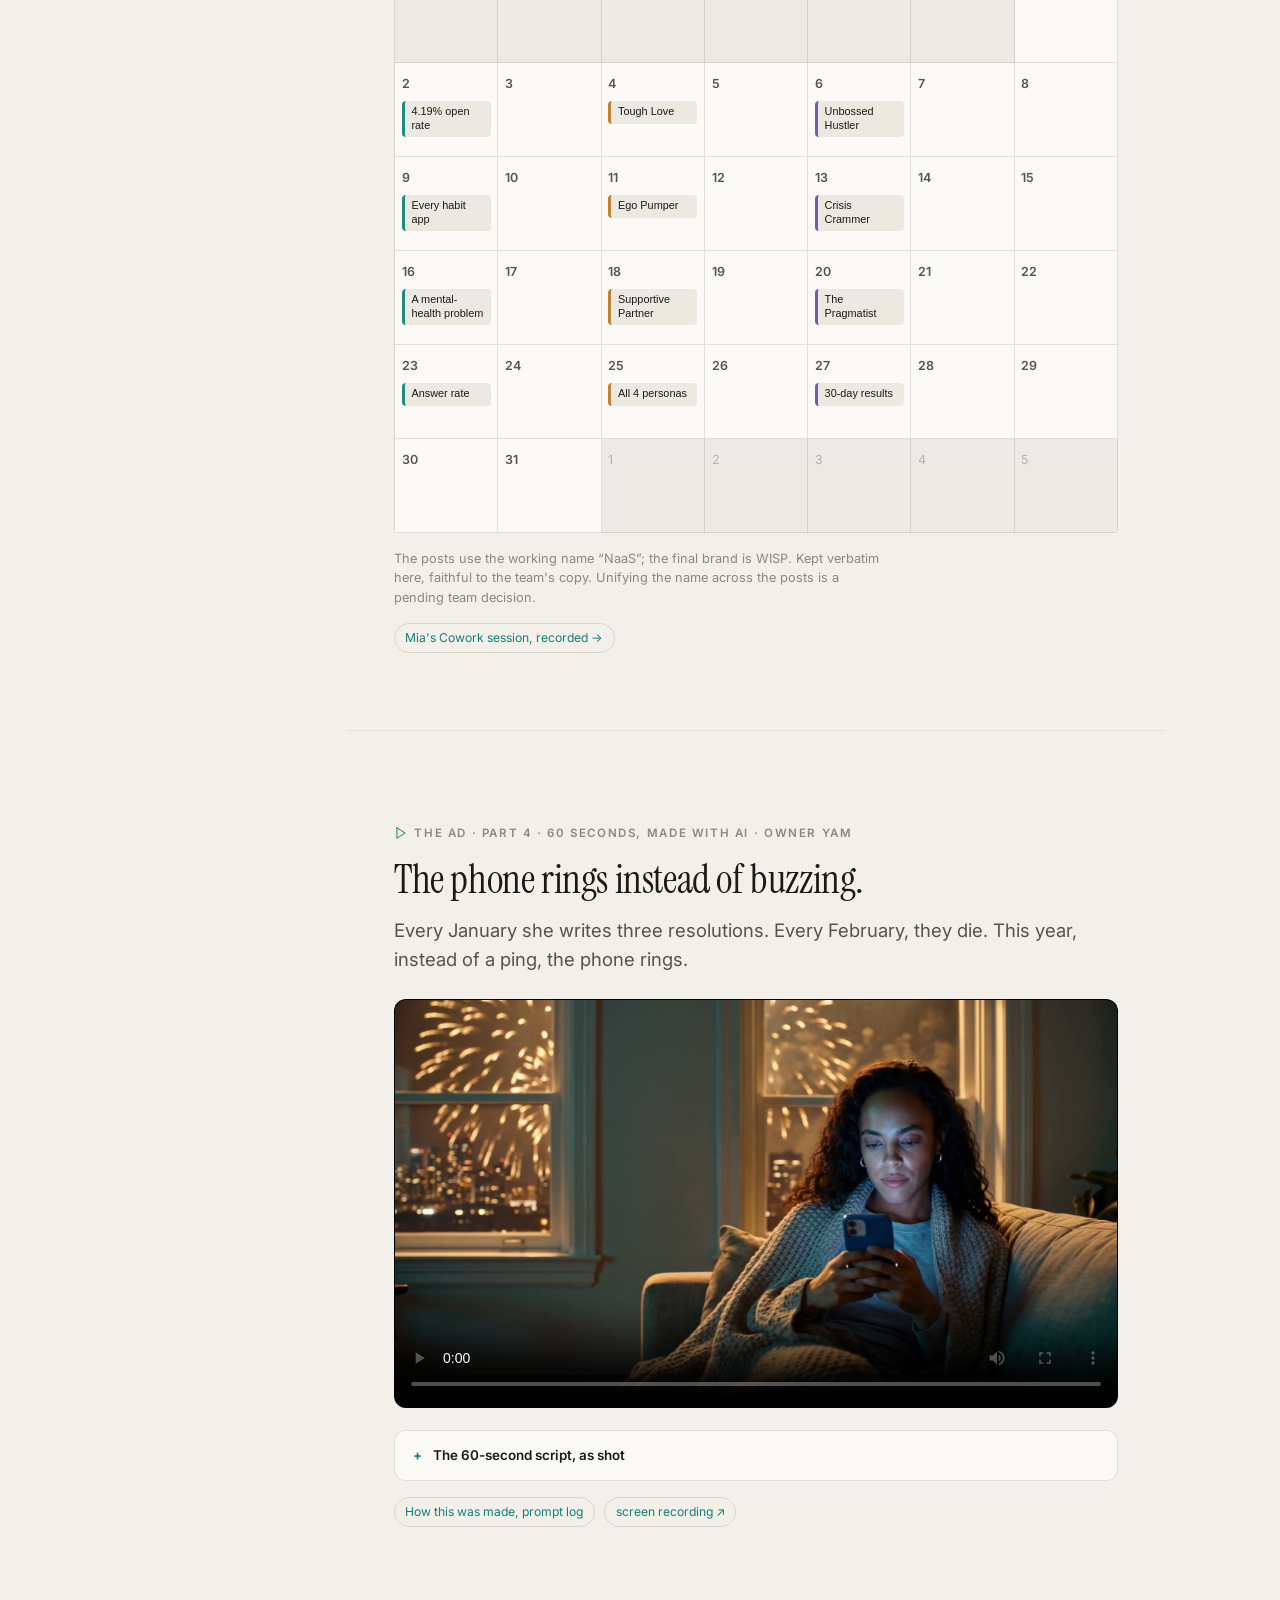
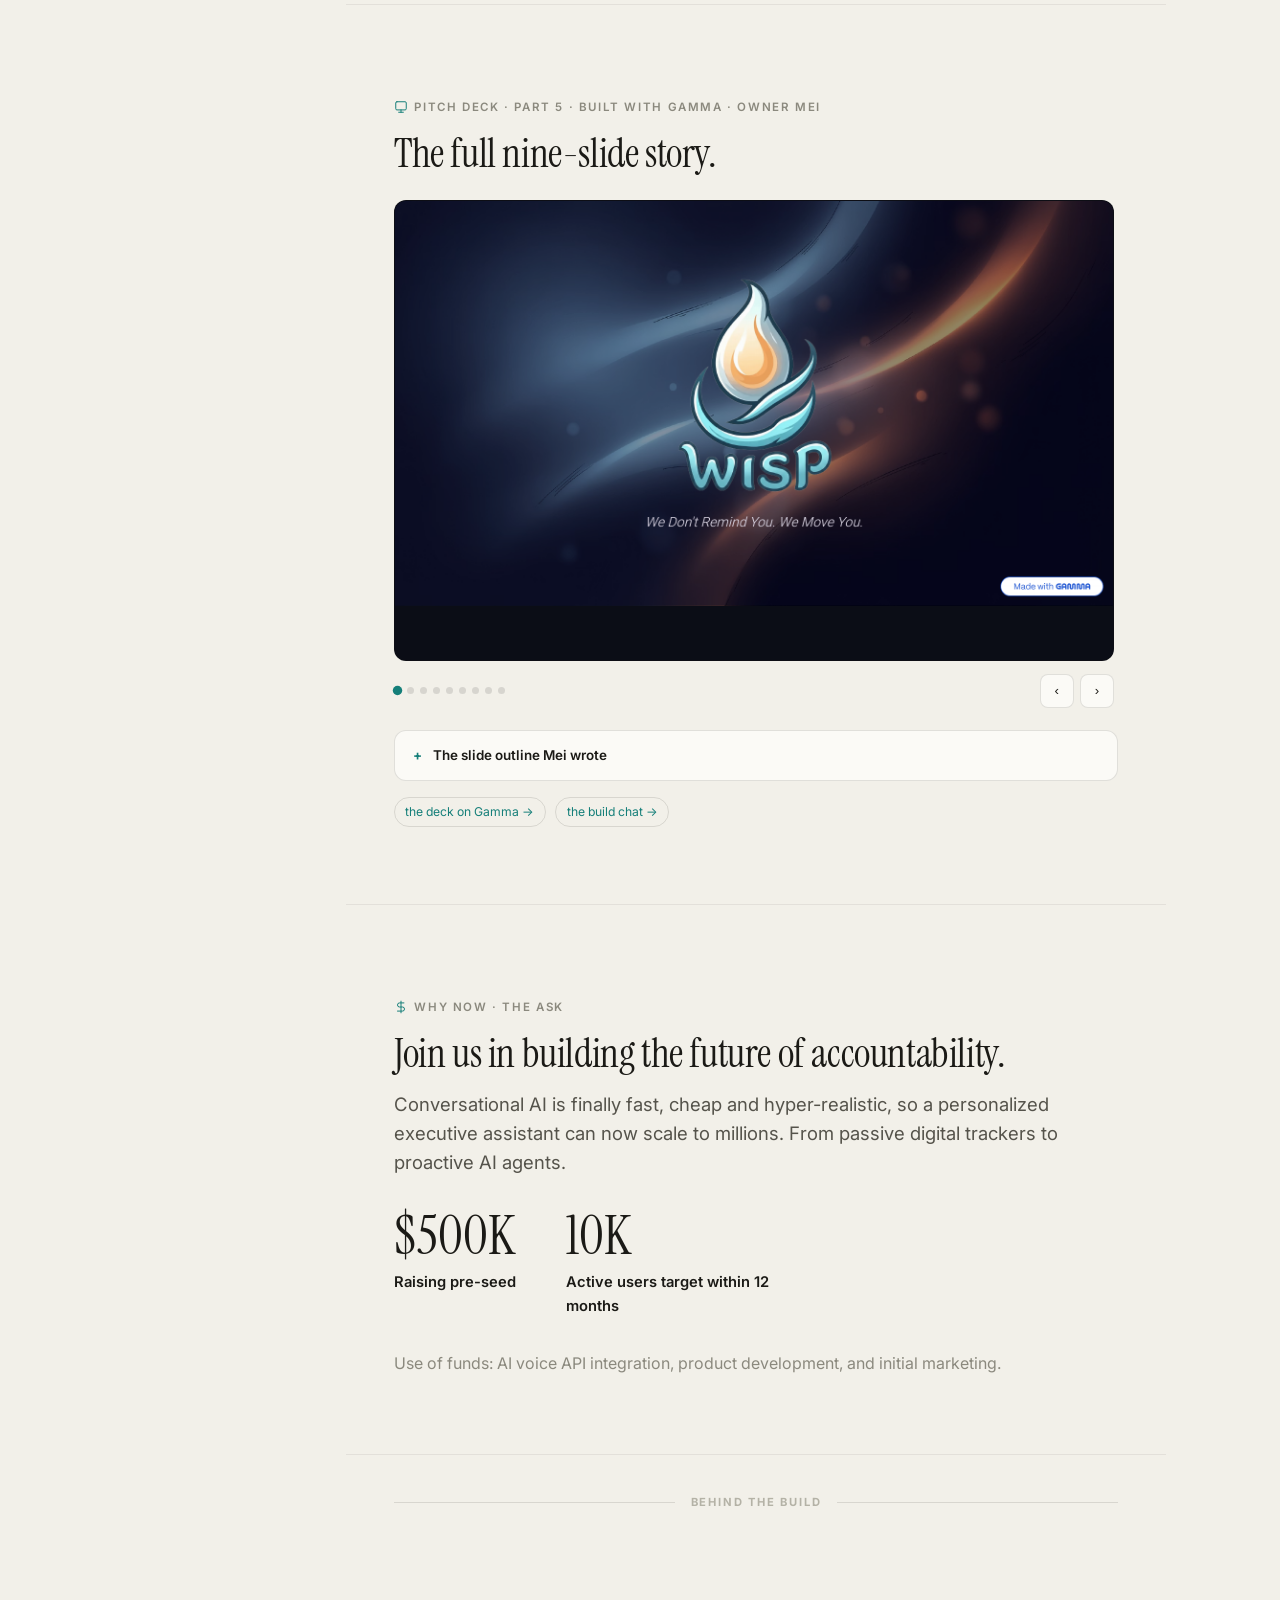
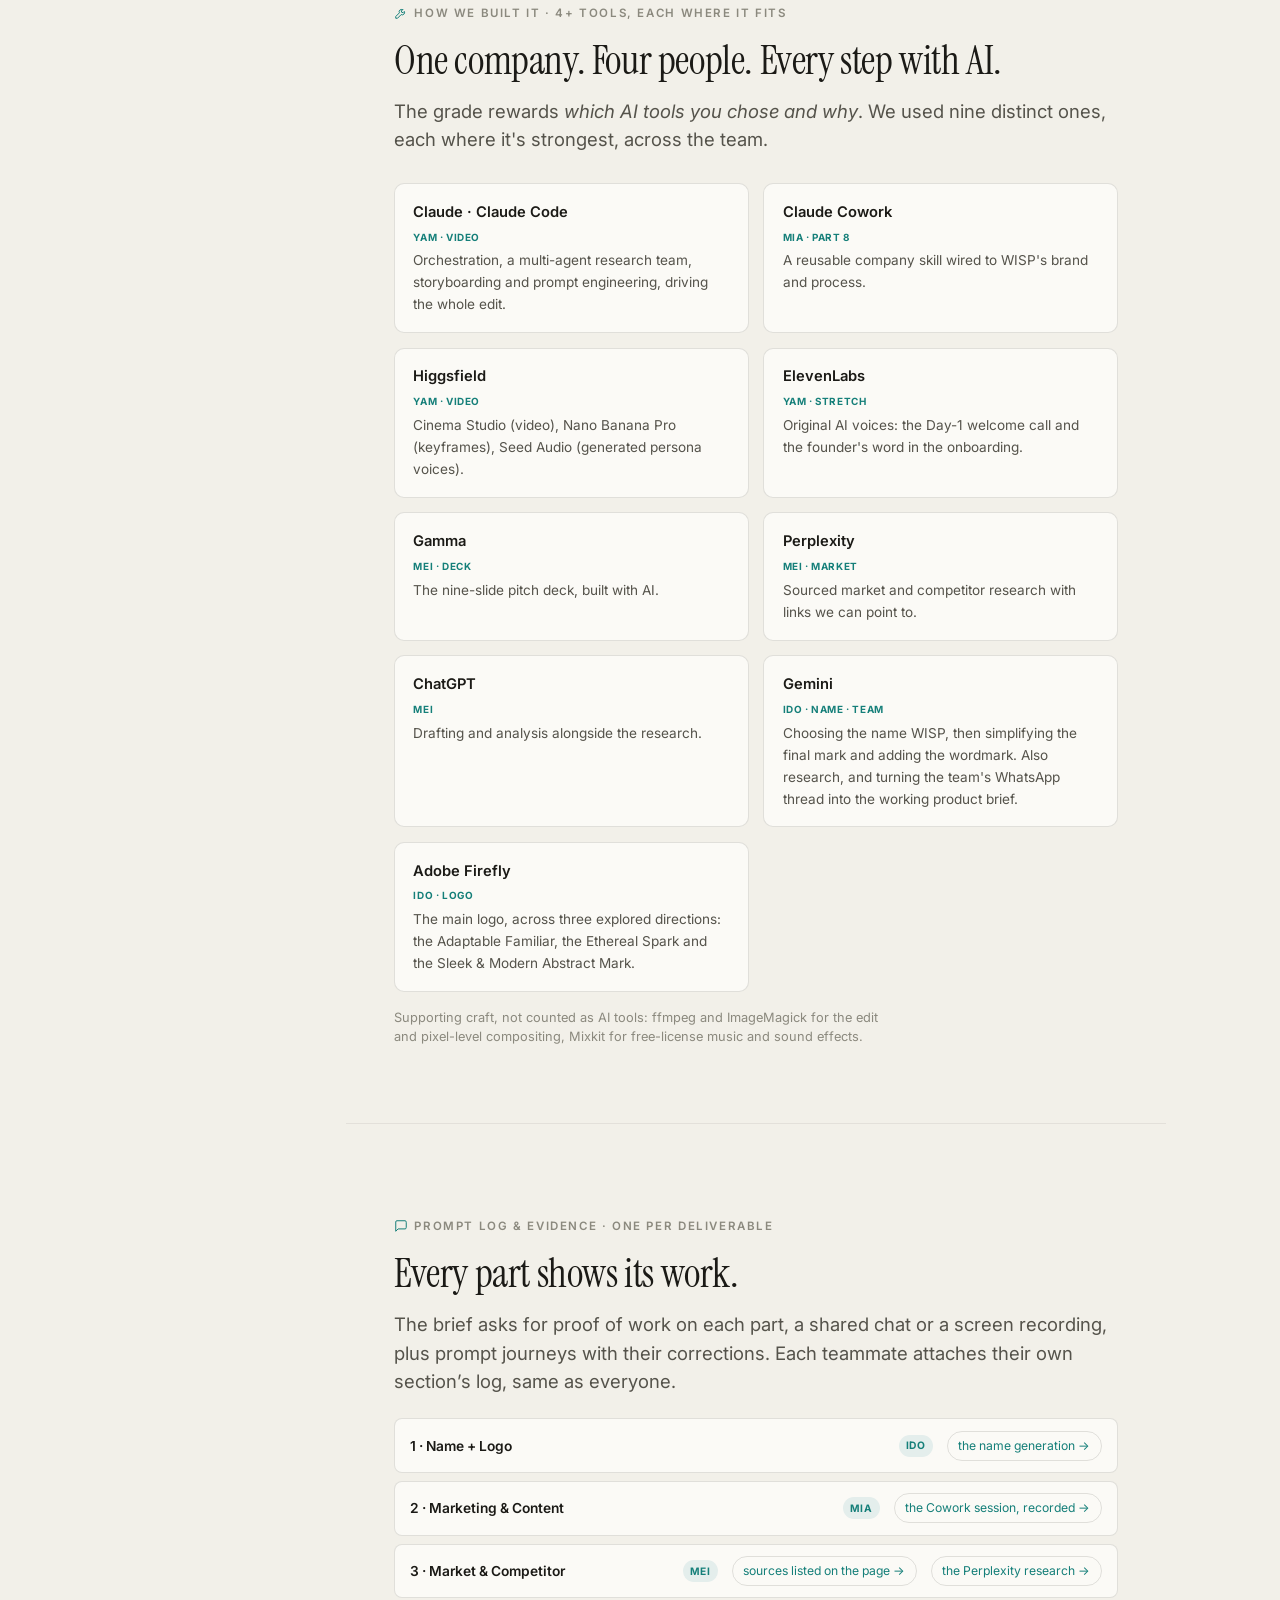
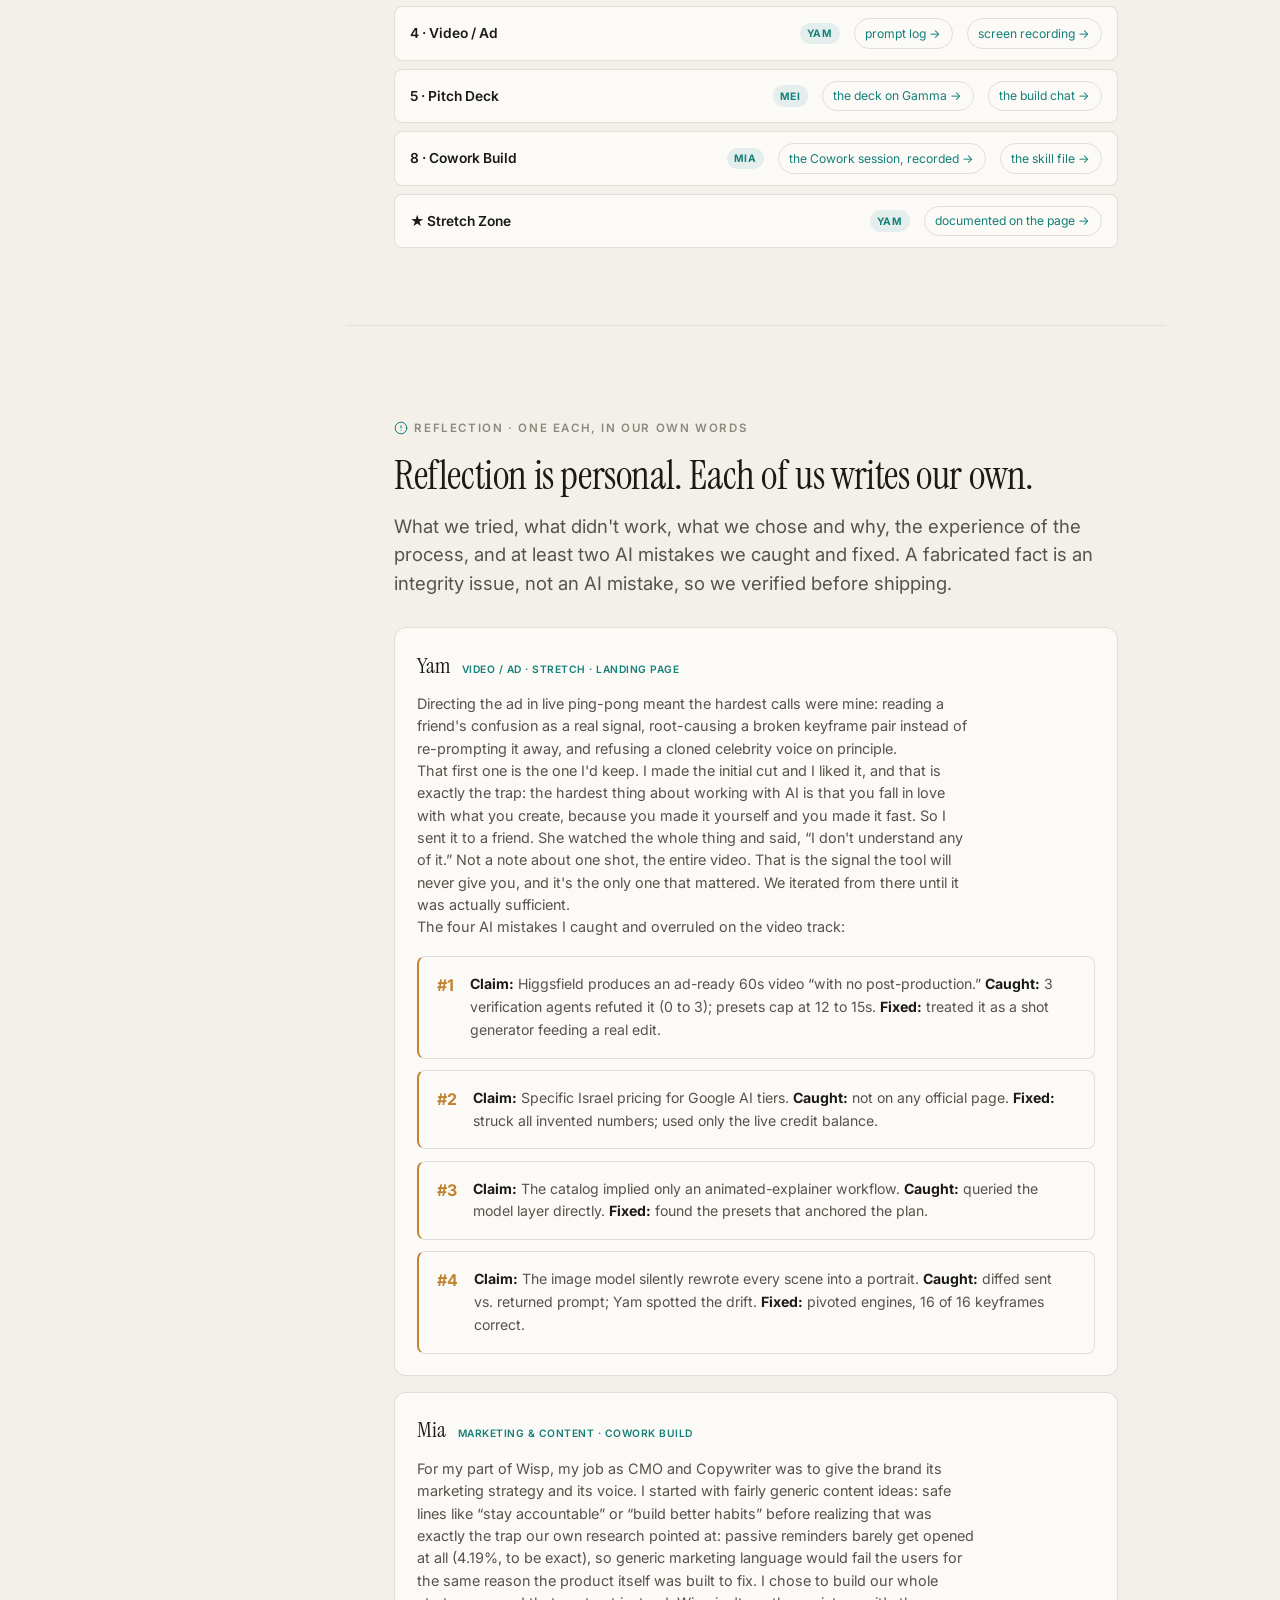
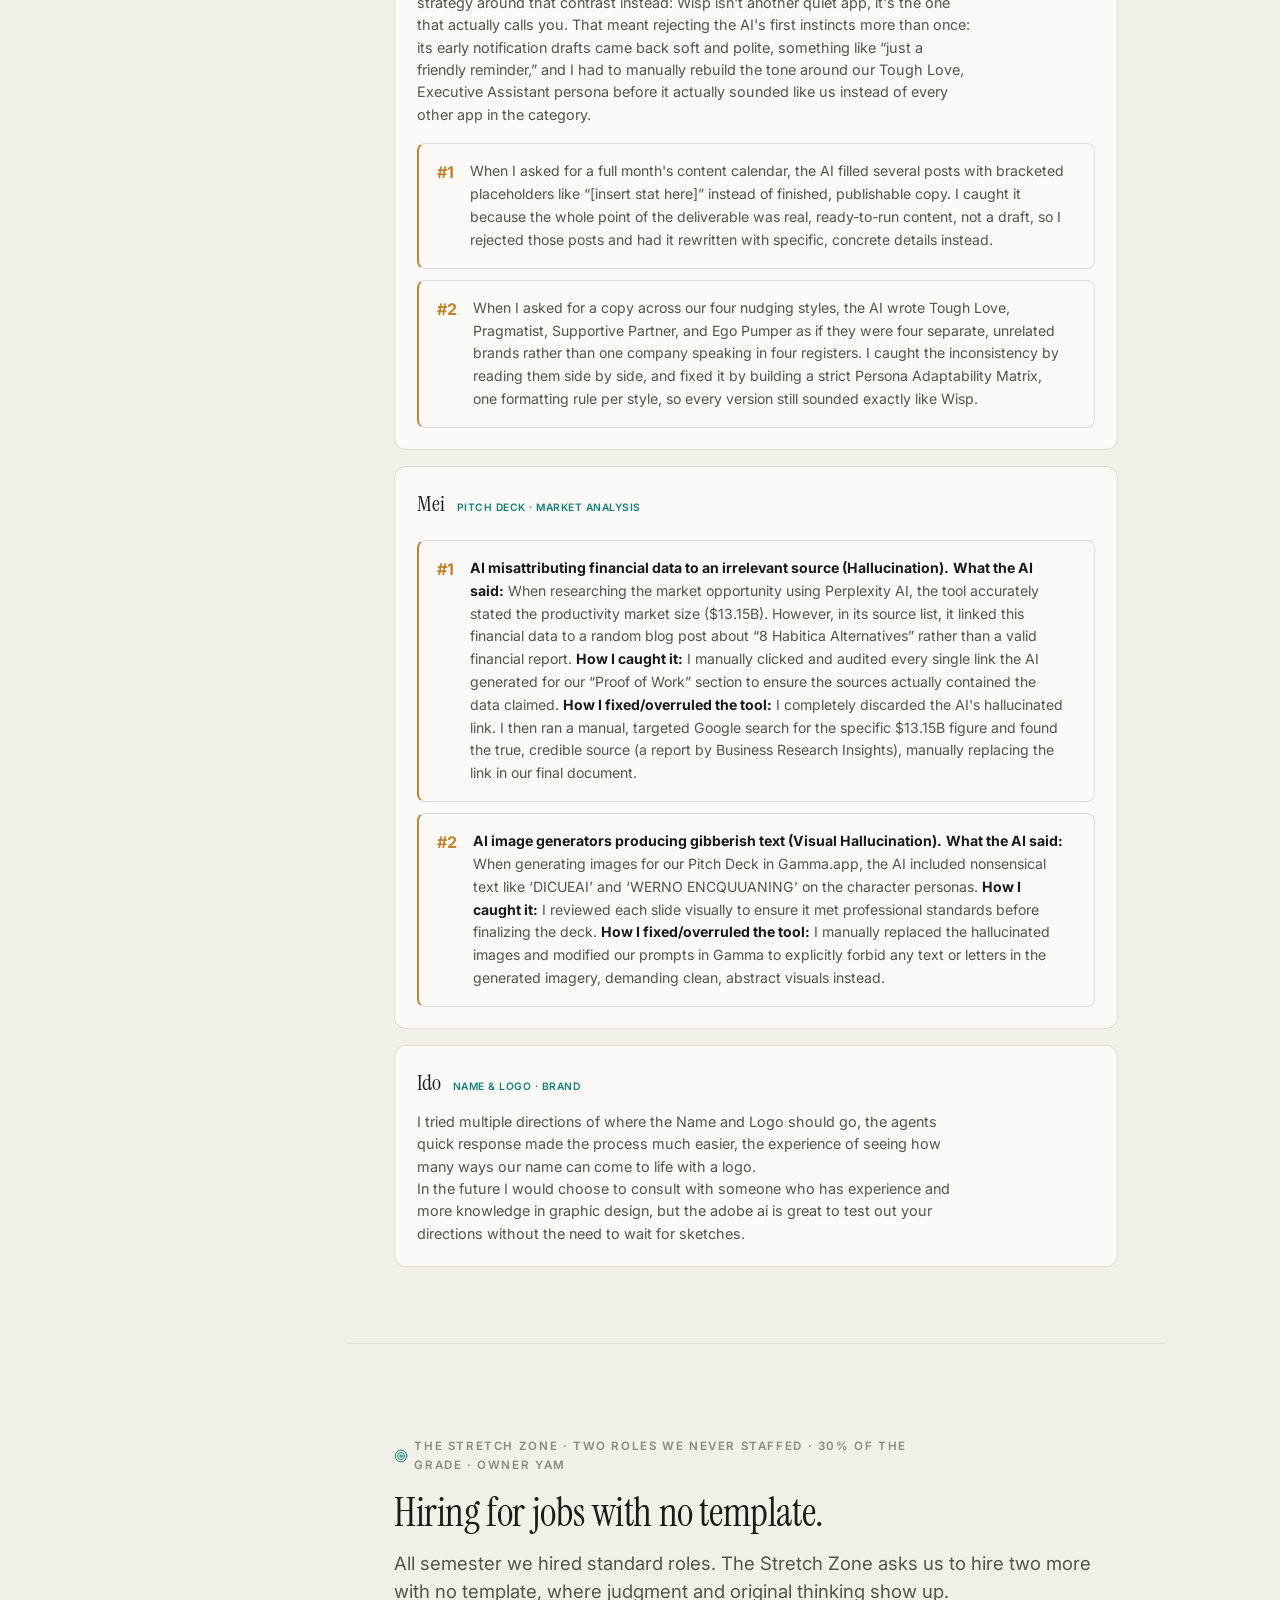
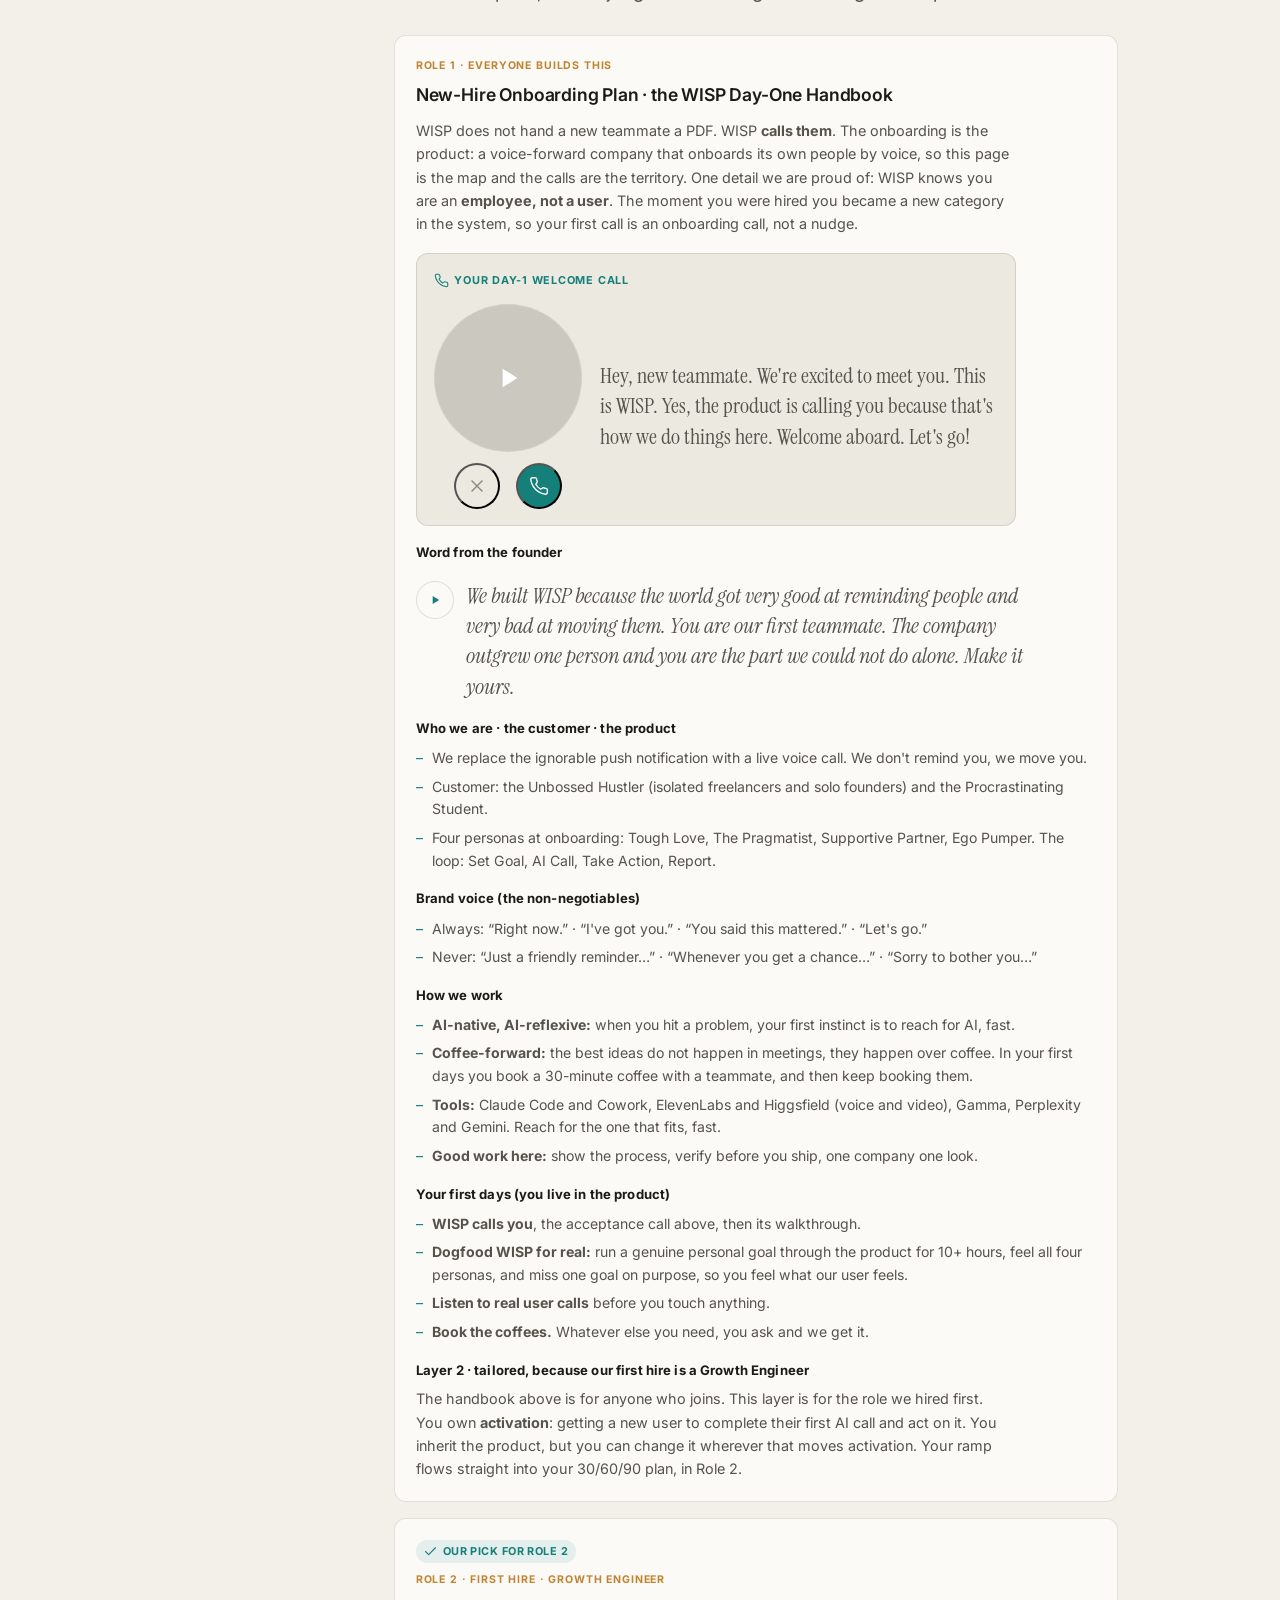
==== commit b9efe18a: "Landing: close brief gaps — script, slide outline, signatures, voice pass Audited the live page agai" ====
--- a/06-landing/index.html
+++ b/06-landing/index.html
@@ -100,14 +100,13 @@
     <div class="brandrow">
       <div class="brandmark"><img src="assets/img/wisp-logo.png" alt="WISP logo, a flame-drop mark above the WISP wordmark" /></div>
       <div class="brandfacts">
-        <p>In Ido's words: <em>“We chose to complete this part only after settling on our marketing strategy, first we chose what and who and are, and only after we chose what we'll be called.”</em> The name came from <strong>Gemini</strong>; the mark from <strong>Adobe Firefly</strong>, then simplified in Gemini with the wordmark added. The working name through development was <em>NaaS (Nudge as a Service)</em>; the final brand is <strong>WISP</strong>, and it carries across the deck, the ad, the posts and every asset here.</p>
-        <p class="brandquote">Why WISP, as Gemini put it and Ido kept: <em>“A wisp applies beautifully to both of your elemental metaphors. A ‘wisp of wind’ is the exact amount of air needed to catch a sail, and a ‘will-o'-the-wisp’ is a guiding spark of light in the forest. It provides gentle momentum without ever taking control.”</em></p>
+        <p>We chose to complete this part only after settling on our marketing strategy: first we chose what and who we are, and only after that we chose what we'll be called. The name came from <strong>Gemini</strong>; the mark from <strong>Adobe Firefly</strong>, then simplified in Gemini with the wordmark added. The working name through development was <em>NaaS (Nudge as a Service)</em>; the final brand is <strong>WISP</strong>, and it carries across the deck, the ad, the posts and every asset here.</p>
+        <p class="brandquote"><b class="brandquote__q">Why WISP?</b> <em>“A wisp applies beautifully to both of your elemental metaphors. A ‘wisp of wind’ is the exact amount of air needed to catch a sail, and a ‘will-o'-the-wisp’ is a guiding spark of light in the forest. It provides gentle momentum without ever taking control.”</em></p>
       </div>
     </div>
 
     <div class="names">
       <h3 class="names__h">Two names we turned down.</h3>
-      <p class="names__sub">Ido's reasons, in his own words.</p>
       <div class="names__grid">
         <div class="name-card">
           <div class="name-card__n">Trellis</div>
@@ -124,7 +123,7 @@
       <div class="rejects__head">
         <div>
           <h3 class="rejects__h">Seven that didn't make it.</h3>
-          <p class="rejects__sub">Ido explored three named directions in Firefly, then combined <b>The Adaptable Familiar</b> with features of <b>The Ethereal Spark</b>: the wind in the sails and the ember to the fire. These are the marks that lost.</p>
+          <p class="rejects__sub">We explored three named directions in Firefly, then combined <b>The Adaptable Familiar</b> with features of <b>The Ethereal Spark</b>: the wind in the sails and the ember to the fire. These are the marks that lost.</p>
         </div>
         <div class="rejects__btns"><button class="icon-btn" id="rejPrev" type="button" aria-label="previous">‹</button><button class="icon-btn" id="rejNext" type="button" aria-label="next">›</button></div>
       </div>
@@ -316,6 +315,24 @@
         <source src="assets/video/wisp-ad.mp4" type="video/mp4" />
       </video>
     </div>
+    <details class="script">
+      <summary>The 60-second script, as shot</summary>
+      <div class="script__body">
+        <p class="script__note">The cut we shot. Narrator total: 44 words. Every call line 12 words or fewer. Written in a five-agent writers' room (comedy, brand voice, rhythm, heart) with a creative-director judge assembling the final cut; the shot-by-shot iterations are in the prompt log.</p>
+        <ol class="script__shots">
+          <li><b>00:00–00:06 · Hook, midnight.</b> NYE fireworks through the window. She types the list: <i>Run a 10K. Finish the portfolio. Save $5K.</i> <span class="sup">SUPER: “Jan 1. 00:03.”</span><br><b>Narrator:</b> “That's my boss. Every January, three promises. Same three.”</li>
+          <li><b>00:06–00:14 · The graveyard.</b> Shoes in the box. Lockscreen stack: <i>“Just a friendly reminder: Gym today 💪”</i> and <i>“Whenever you get a chance: Portfolio ✨”</i>, swiped away, again, again.<br><b>Narrator:</b> “Every year, she sets reminders to do the things. And here she is again, doing nothing.”</li>
+          <li><b>00:14–00:20 · The turn.</b> Hard cut to black. <span class="sup">SUPER: “Not this year.”</span> 5:59 AM, dark bedroom.<br><b>Narrator:</b> “So this year, she doesn't get a ping. She gets me.” The phone <b>rings</b> on the beat, right on “me.”</li>
+          <li><b>00:20–00:26 · Ego Pumper, 6:30 AM.</b> <b>Phone:</b> “Morning, champ! Ten thousand meters just woke up terrified. Let's go.” She laces the shoes.</li>
+          <li><b>00:26–00:32 · Pragmatist, 13:00.</b> <b>Phone (dry):</b> “Hi hun. Enough with the scrolling. Let's get the portfolio done.” Laptop opens.</li>
+          <li><b>00:32–00:38 · Tough Love, 21:00.</b> Snack bag crinkles. Ring on the beat. <b>Phone:</b> “I heard the bag. You said this mattered. Put it down.” She puts it down.</li>
+          <li><b>00:38–00:45 · Supportive Partner, 22:30.</b> The one straight beat, no joke. <b>Phone (soft):</b> “Almost there. Ten more minutes, then rest. I've got you.”</li>
+          <li><b>00:45–00:55 · Payoff, NYE one year later.</b> Same couch, same friend. Last year's list: ✓ ✓ ✓.<br><b>Friend:</b> “Okay, HOW?!” <b>Narrator:</b> “Four hundred calls. She hung up on me twice. I called back.” Her phone rings in her hand. <b>Her:</b> “You'll see.”</li>
+          <li><b>00:55–01:00 · End card.</b> Logo and name. On screen: <b>“Choose who calls you.”</b> plus the four persona glyphs.<br><b>Narrator:</b> “We've got your back.”</li>
+        </ol>
+        <p class="script__note">Tools: Higgsfield running Google Veo modules (Cinema Studio for the shots, Nano Banana Pro for keyframes, Seed Audio for the persona voices), ElevenLabs for original voice, Claude Code directing the edit, ffmpeg for the cut. No real person's voice was cloned.</p>
+      </div>
+    </details>
     <p class="proof-row"><a href="#prompts" class="proof">How this was made, prompt log</a> <a class="proof" href="assets/video/wisp-process.mp4" target="_blank" rel="noopener">screen recording ↗</a></p>
   </section>
 
@@ -340,6 +357,22 @@
         <div class="deck__btns"><button class="icon-btn" id="deckPrev" aria-label="previous">‹</button><button class="icon-btn" id="deckNext" aria-label="next">›</button></div>
       </div>
     </div>
+    <details class="script">
+      <summary>The slide outline Mei wrote</summary>
+      <div class="script__body">
+        <p class="script__note">Mei's eight-slide outline, which she prompted Gamma to build. The exported deck adds a logo cover in front, so the carousel above runs to nine.</p>
+        <ol class="script__shots">
+          <li><b>Slide 1 · Title &amp; Hook.</b> Wisp: We Don't Remind You. We Move You. Introducing our AI companion.</li>
+          <li><b>Slide 2 · Problem.</b> People lack accountability, not goals. 80% of students procrastinate, and passive push notifications have an abysmal 4.19% open rate.</li>
+          <li><b>Slide 3 · Solution.</b> Accountability that actually calls you. Automated, personalized AI voice phone calls replacing disposable notifications.</li>
+          <li><b>Slide 4 · Product.</b> The right push for every personality. Choosing from AI accountability personas (e.g., “Tough Love” vs. “Ego Pumper”).</li>
+          <li><b>Slide 5 · Market.</b> A massive $13.15B global productivity apps market shifting toward personalized AI assistance.</li>
+          <li><b>Slide 6 · Competition.</b> Others track behavior, we interrupt inaction. High-friction, active voice intervention vs. passive tracking (Habitica, Beeminder, Fabulous).</li>
+          <li><b>Slide 7 · Why Now.</b> The AI Voice Revolution. Conversational AI is now fast, cheap, and hyper-realistic, allowing us to scale.</li>
+          <li><b>Slide 8 · Ask.</b> Raising $500K Pre-Seed. Use of funds targeted at API integration and marketing to reach 10K active users within 12 months.</li>
+        </ol>
+      </div>
+    </details>
     <p class="proof-row"><a class="proof" href="https://gamma.app/docs/We-Dont-Remind-You-We-Move-You-gg4j69uwiuop2vd" target="_blank" rel="noopener">the deck on Gamma →</a> <a class="proof" href="https://chatgpt.com/share/6a5798c8-0c94-83eb-809a-737093d4508b" target="_blank" rel="noopener">the build chat →</a></p>
   </section>
 
@@ -429,16 +462,15 @@
         <div class="reflect__head"><span class="reflect__name">Ido</span><span class="reflect__part">Name &amp; Logo · Brand</span></div>
         <p>I tried multiple directions of where the Name and Logo should go, the agents quick response made the process much easier, the experience of seeing how many ways our name can come to life with a logo.</p>
         <p>In the future I would choose to consult with someone who has experience and more knowledge in graphic design, but the adobe ai is great to test out your directions without the need to wait for sketches.</p>
-        <div class="ph"><span class="ph__tag">owner · Ido</span> Two AI mistakes you caught and fixed, as the brief asks. Everything else in your section is already yours, straight from your doc. <span class="ph__owner">Ido to add</span></div>
       </div>
     </div>
   </section>
 
   <!-- STRETCH ZONE -->
   <section class="block" id="stretch">
-    <p class="eyebrow"><svg class="ico" viewBox="0 0 24 24"><circle cx="12" cy="12" r="10"/><circle cx="12" cy="12" r="6"/><circle cx="12" cy="12" r="2"/></svg> The Stretch Zone · two roles we never staffed · 30% of the grade</p>
+    <p class="eyebrow"><svg class="ico" viewBox="0 0 24 24"><circle cx="12" cy="12" r="10"/><circle cx="12" cy="12" r="6"/><circle cx="12" cy="12" r="2"/></svg> The Stretch Zone · two roles we never staffed · 30% of the grade · owner Yam</p>
     <h2>Hiring for jobs with no template.</h2>
-    <p class="lede">All semester we hired standard roles. The Stretch Zone asks us to hire two more with no template, where judgment and original thinking show up. This is Yam's second deliverable.</p>
+    <p class="lede">All semester we hired standard roles. The Stretch Zone asks us to hire two more with no template, where judgment and original thinking show up.</p>
     <div class="roles">
       <div class="role role--wide">
         <div class="badge">Role 1 · everyone builds this</div>
@@ -503,7 +535,7 @@
       </div>
       <div class="role role--wide">
         <span class="rec"><svg class="ico" viewBox="0 0 24 24"><path d="M20 6 9 17l-5-5"/></svg> our pick for Role 2</span>
-        <div class="badge">Role 2 · First Hire — Growth Engineer</div>
+        <div class="badge">Role 2 · First Hire · Growth Engineer</div>
         <h3>The one human WISP hires first.</h3>
         <p>Deciding the first hire is deciding the one thing the founder cannot do alone. Not more marketing. It is turning WISP's own AI into a repeatable engine that gets strangers to pick up, trust, and act on their first voice call.</p>
         <h4>The role, and why we found it</h4>
@@ -512,7 +544,7 @@
         <p>An AI-native product that instruments its funnel from day one never has to untangle a frankenstack later. And the economics are the whole point of a one-person unicorn: before you hire five SDRs, ask whether one Growth Engineer plus AI can build the machine they would only operate.</p>
         <h4>The mandate</h4>
         <p>Own activation: get a new user to complete their first AI call and act on it, fast, and keep them. Inherit the product, and change it wherever that moves activation.</p>
-        <h4>The job — what you own</h4>
+        <h4>The job: what you own</h4>
         <ul>
           <li>Instrument the funnel (signup, activation, retention, referral) and make it measurable.</li>
           <li>Build onboarding and lifecycle automation across push, SMS, email, in-app.</li>
@@ -564,7 +596,7 @@
         <a class="proof" href="assets/skill/naas-content-generator.skill" download>download the skill →</a>
       </div>
       <div class="skill__body">
-        <p class="skill__why">In Mia's words, the reason it exists: <em>“The value of this skill is consistency: without it, every fresh conversation re-derives the brand voice from scratch and drifts back toward soft, ignorable copy (the exact thing NaaS exists to fight).”</em></p>
+        <p class="skill__why">The value of this skill is consistency: without it, every fresh conversation re-derives the brand voice from scratch and drifts back toward soft, ignorable copy (the exact thing NaaS exists to fight).</p>
         <div class="skill__grid">
           <div class="skill__card">
             <h4>What it knows</h4>
@@ -607,7 +639,7 @@
           <p>As a first-year Business Administration &amp; Entrepreneurship student, this project was my first real test of directing AI tools instead of just using them. While working for “Wisp” as CMO and Copywriter, I built our marketing strategy: three target audience segments, a Brand Voice Guide built around our “premium Executive Assistant” ethos, and a complete one-month social media calendar: twelve fully written, ready-to-post captions.</p>
           <p>I used Claude to build and refine the actual content calendar, going back and forth until the tone held steady across all twelve posts and matched the brand voice we'd defined.</p>
           <p>One thing I have learned, a vague prompt gets you vague marketing. Once I stopped asking for “a social post” and started giving Claude explicit “Say This / Not That” examples and a list of banned phrases, the output finally sounded like a real brand instead of generic AI copy. That shift, from prompting to actually directing, is the skill this course taught me.</p>
-        </div>
+        <div class="who__sign"><span>Signature</span><b>Mia Nedivi</b></div></div>
       </article>
 
       <article class="who__member">
@@ -621,7 +653,7 @@
           <p><b>Tools I used.</b> Claude and Claude Code to orchestrate, research and edit. Higgsfield for the shots. ElevenLabs for the original voices.</p>
           <p><b>What I learned.</b> I was extremely surprised at how, with research and planning, you can get a video this good. I hit plenty of walls, mostly around sound and music, and around wanting speed. I'm a perfectionist, and what actually worked was iteration: each pass elevated it, and we kept landing on a better version than the one before.</p>
           <p><b>The honest context.</b> Almost all of this was built in the three days before submission. It was exam season and all four of us had our focus there, so we were under real time pressure. That is part of why how far these tools got us in three days genuinely shocked me.</p>
-        </div>
+        <div class="who__sign"><span>Signature</span><b>Yam Meir</b></div></div>
       </article>
 
       <article class="who__member">
@@ -633,7 +665,7 @@
           <p><b>What I built.</b> <i>Market &amp; Competitor Analysis (Part 3):</i> Defined core customer pain points using grounded data, mapped the competitive landscape, and calculated the market opportunity to build a solid business case. <i>Pitch Deck (Part 5):</i> Developed the investor presentation by engineering precise prompts to generate an 8-slide deck, ensuring a strong narrative flow and clear visual layout instructions.</p>
           <p><b>Tools I used.</b> <i>For the Market Analysis:</i> Perplexity AI (for deep market research, sourcing financial data, and competitor mapping). <i>For the Pitch Deck:</i> Gamma.app (for automated slide generation and design) and ChatGPT/Claude (for prompt engineering, copywriting, and strict formatting constraints).</p>
           <p><b>What I learned.</b> <i>Regarding Market Analysis:</i> I learned that AI search tools can easily hallucinate or misattribute data. Verifying every single URL manually is a mandatory step before finalizing any research. <i>Regarding the Pitch Deck:</i> I discovered that while AI is a powerful accelerator for design and structure, it requires strict operational guardrails. I had to explicitly command the AI with rigid constraints (like forbidding text on images) to prevent messy, unprofessional outputs.</p>
-        </div>
+        <div class="who__sign"><span>Signature</span><b>Mei Sadot</b></div></div>
       </article>
 
       <article class="who__member">
@@ -645,7 +677,7 @@
           <p><b>What I built.</b> <i>Name &amp; Logo (Part 1):</i> Choose the product's name and logo based on the direction of our philosophy and marketing.</p>
           <p><b>Tools I used.</b> <i>For the Name:</i> Gemini. <i>For the Logo:</i> Adobe Firefly 5 for the main logo, and Gemini to remove unnecessary details and add a name.</p>
           <p><b>What I learned.</b> <i>Regarding Name:</i> AIs can really get what you're going for with the correct information and corrections, and offer infinite option while giving you the best one for you. <i>Regarding the Logo:</i> I could not draw a fish if i tried, seeing my vision come to life and adapt to my needs through the agents was incredible.</p>
-        </div>
+        <div class="who__sign"><span>Signature</span><b>Ido Omer</b></div></div>
       </article>
 
     </div>
--- a/06-landing/styles.css
+++ b/06-landing/styles.css
@@ -324,9 +324,30 @@
 .ph .ph__tag { font-size: 0.64rem; font-weight: 700; letter-spacing: 0.08em; text-transform: uppercase; color: var(--p2); margin-right: 0.4rem; }
 .ph .ph__owner { color: var(--accent); font-weight: 600; }
 
+/* ============ SCRIPT / OUTLINE DISCLOSURE ============ */
+.script { margin-top: 1.4rem; border: 1px solid var(--line); border-radius: var(--radius); background: var(--panel); overflow: hidden; }
+.script > summary { cursor: pointer; list-style: none; padding: 0.85rem 1.1rem; font-size: 0.84rem; font-weight: 600; color: var(--ink); display: flex; align-items: center; gap: 0.5em; }
+.script > summary::-webkit-details-marker { display: none; }
+.script > summary::before { content: "+"; color: var(--accent); font-weight: 700; width: 1em; }
+.script[open] > summary::before { content: "–"; }
+.script > summary:hover { color: var(--accent); }
+.script__body { padding: 0.2rem 1.1rem 1.1rem; border-top: 1px solid var(--line); }
+.script__note { font-size: 0.8rem; color: var(--ink-dim); line-height: 1.55; margin-top: 0.9rem; max-width: 70ch; }
+.script__shots { list-style: none; display: grid; gap: 0.85rem; margin-top: 1rem; counter-reset: shot; }
+.script__shots li { font-size: 0.86rem; color: var(--ink-soft); line-height: 1.6; padding-left: 0.95rem; border-left: 2px solid var(--line); max-width: 74ch; }
+.script__shots li b { color: var(--ink); font-weight: 600; }
+.script__shots li i { color: var(--ink); font-style: italic; }
+.script__shots .sup { font-size: 0.74rem; letter-spacing: 0.04em; text-transform: uppercase; color: var(--ink-dim); }
+
+/* ============ SIGNATURES (Part 9) ============ */
+.who__sign { margin-top: 1rem; padding-top: 0.8rem; border-top: 1px solid var(--line); display: flex; align-items: baseline; gap: 0.6rem; }
+.who__sign span { font-size: 0.66rem; font-weight: 700; letter-spacing: 0.08em; text-transform: uppercase; color: var(--ink-dim); }
+.who__sign b { font-family: var(--serif); font-size: 1.3rem; font-weight: 400; color: var(--ink); }
+
 /* ============ NAME STORY (Ido) ============ */
 .brandquote { margin-top: 0.9rem; font-size: 0.88rem; color: var(--ink-soft); line-height: 1.6; border-left: 2px solid var(--accent); padding-left: 0.9rem; }
 .brandquote em { color: var(--ink); font-style: italic; }
+.brandquote__q { color: var(--ink); font-weight: 600; }
 .names { margin-top: 2rem; }
 .names__h { font-family: var(--serif); font-size: 1.5rem; color: var(--ink); font-weight: 400; }
 .names__sub { font-size: 0.85rem; color: var(--ink-dim); margin-top: 0.3rem; }
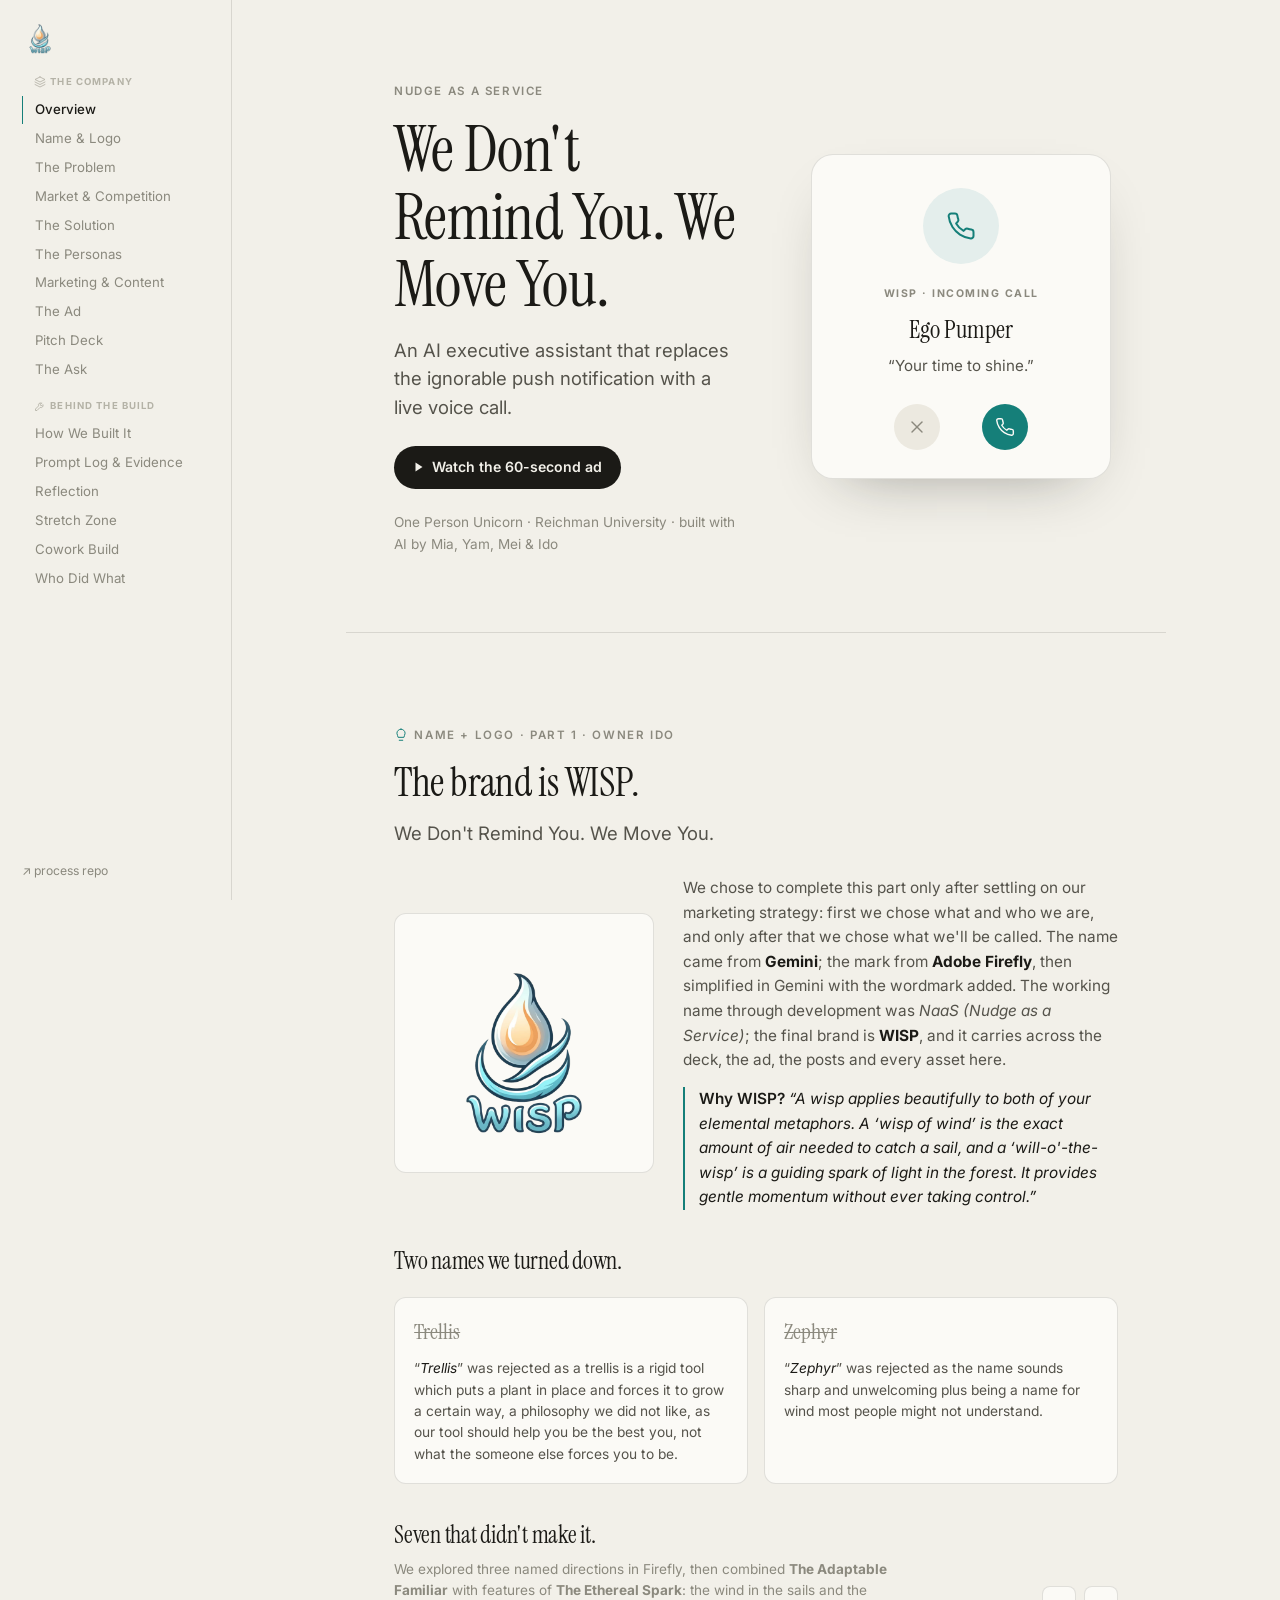
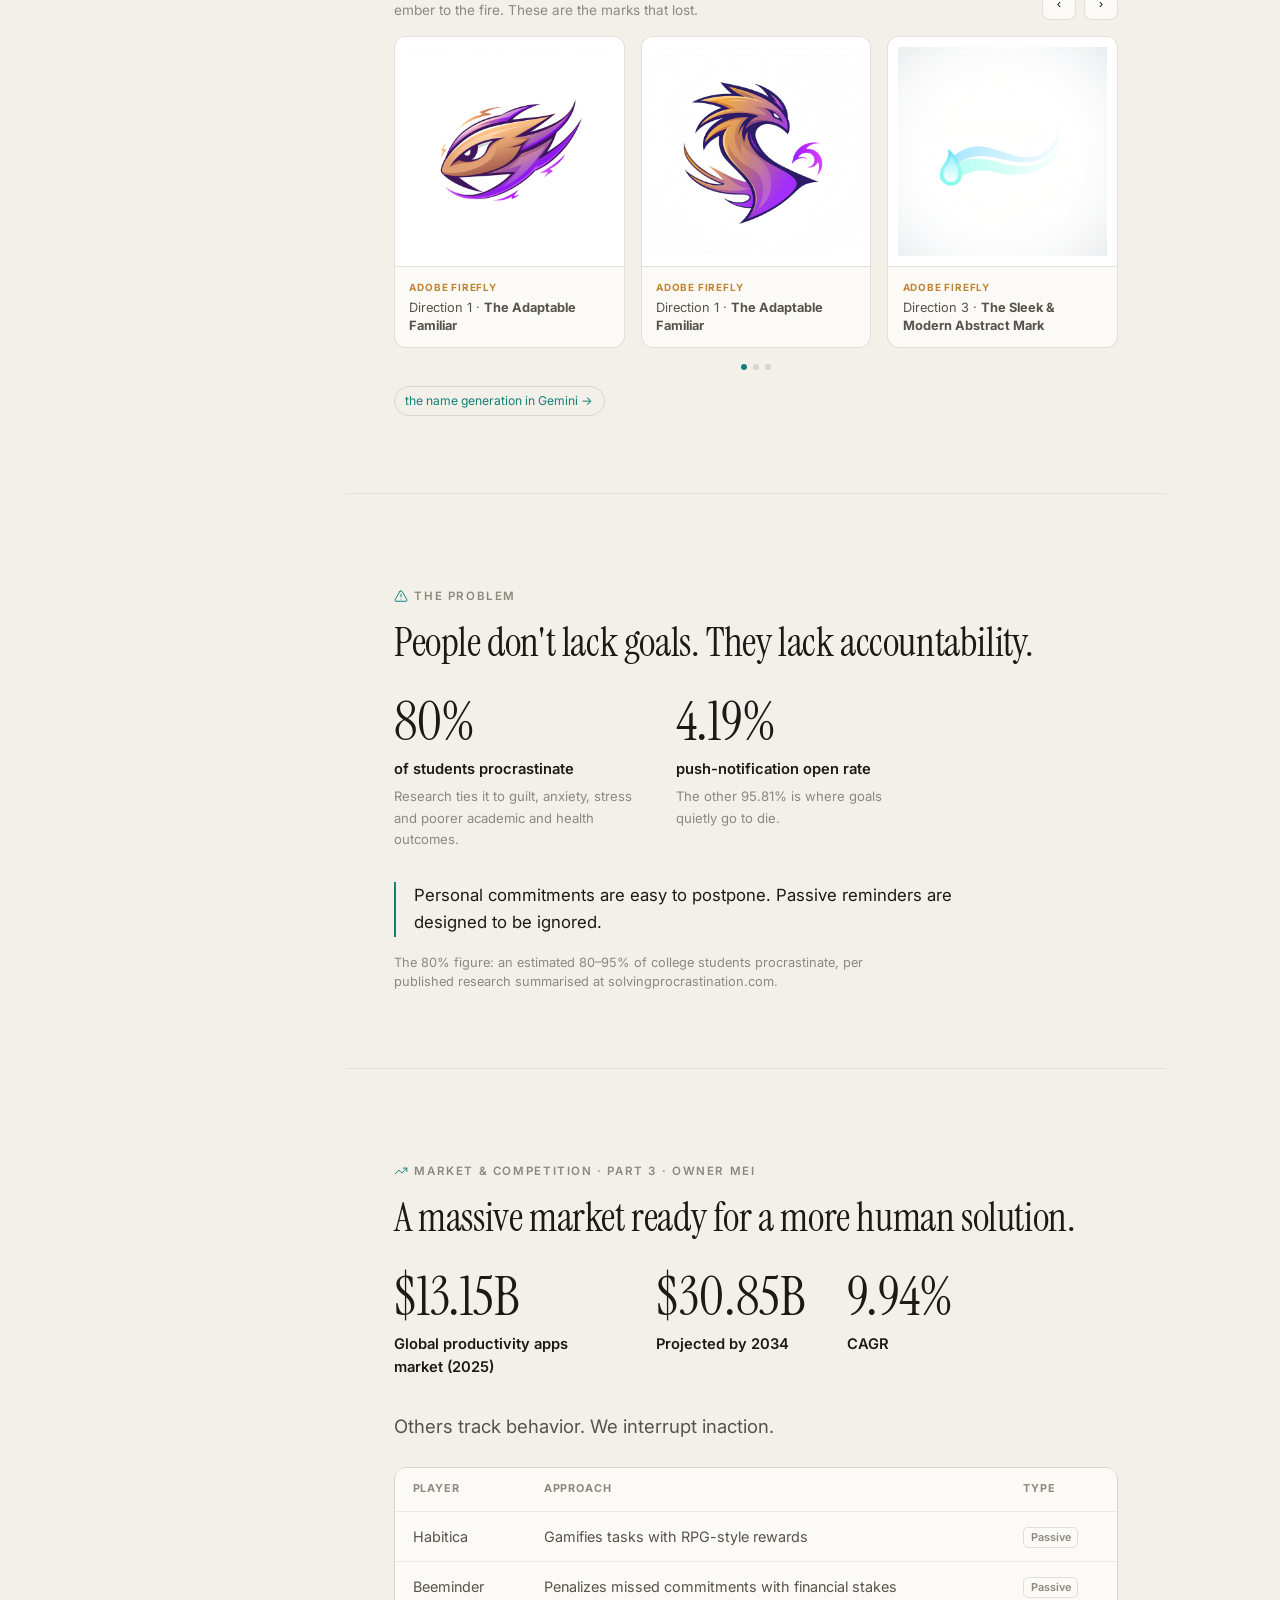
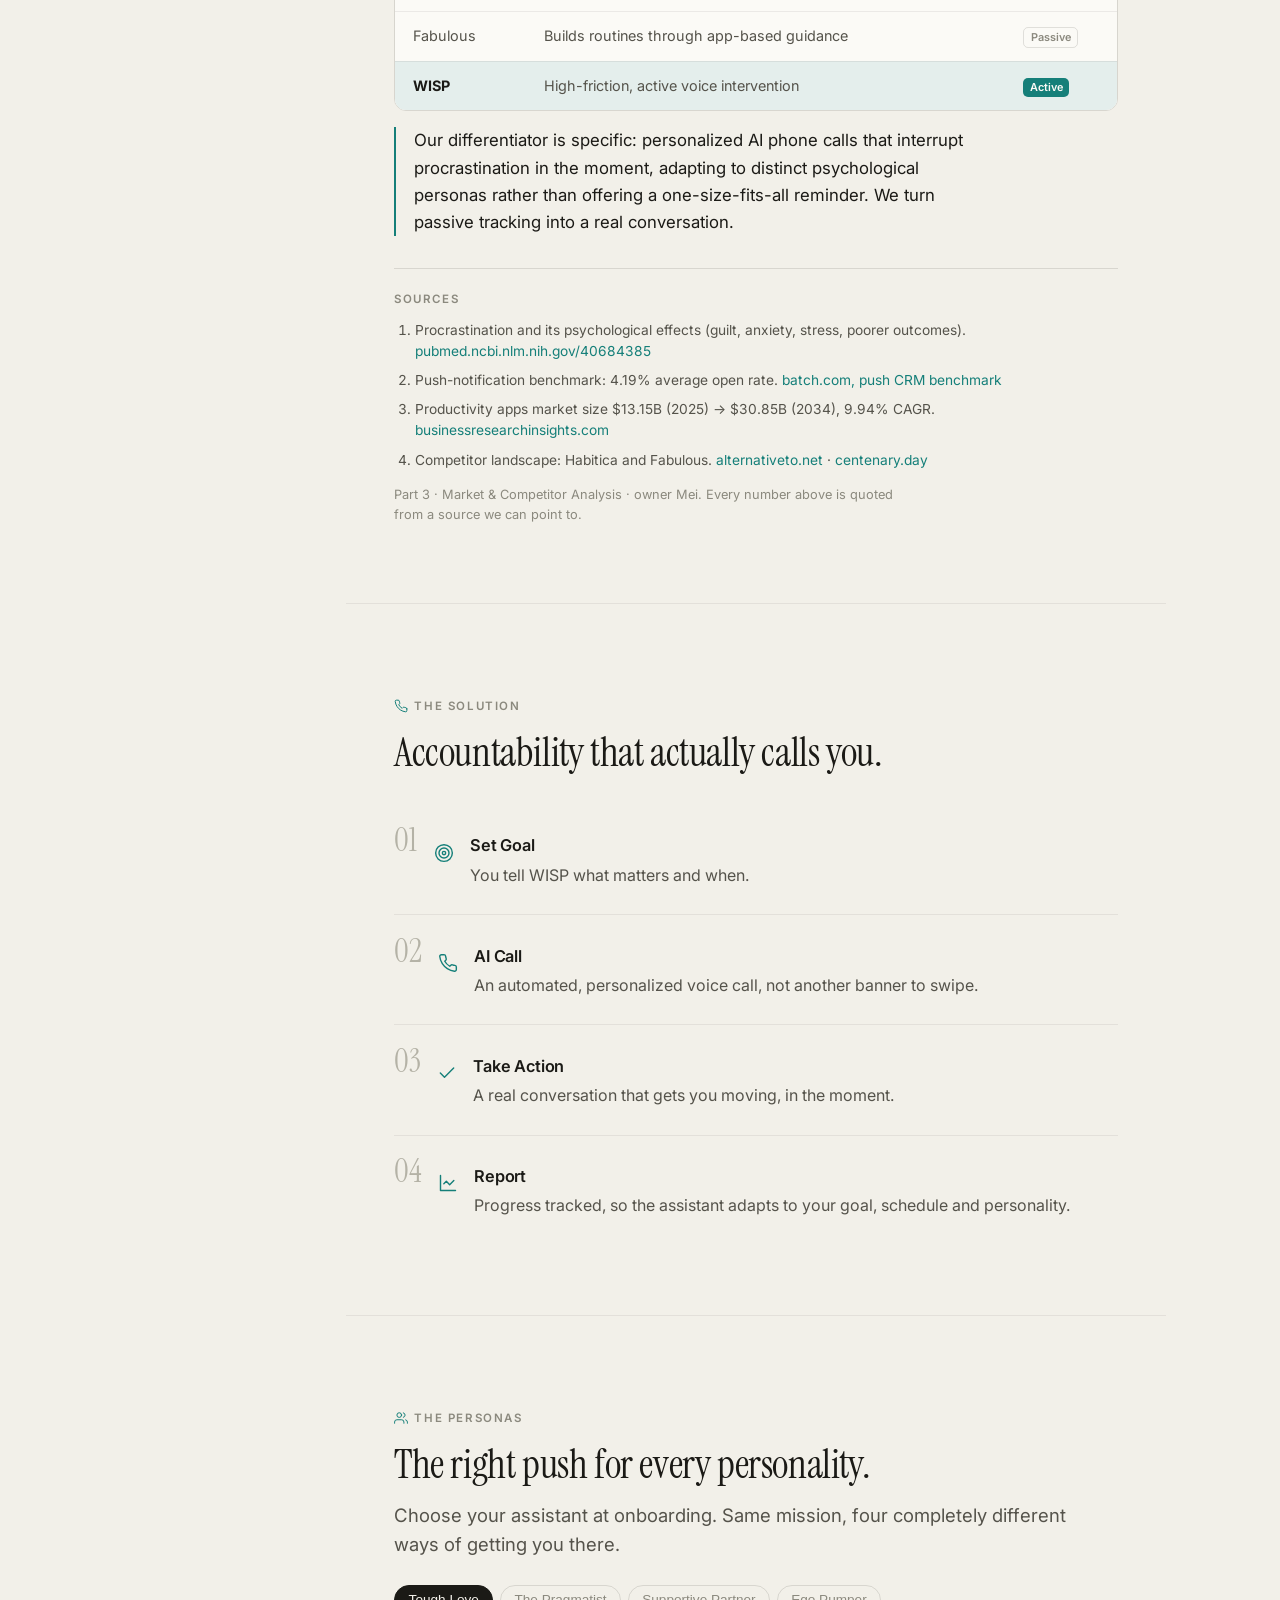
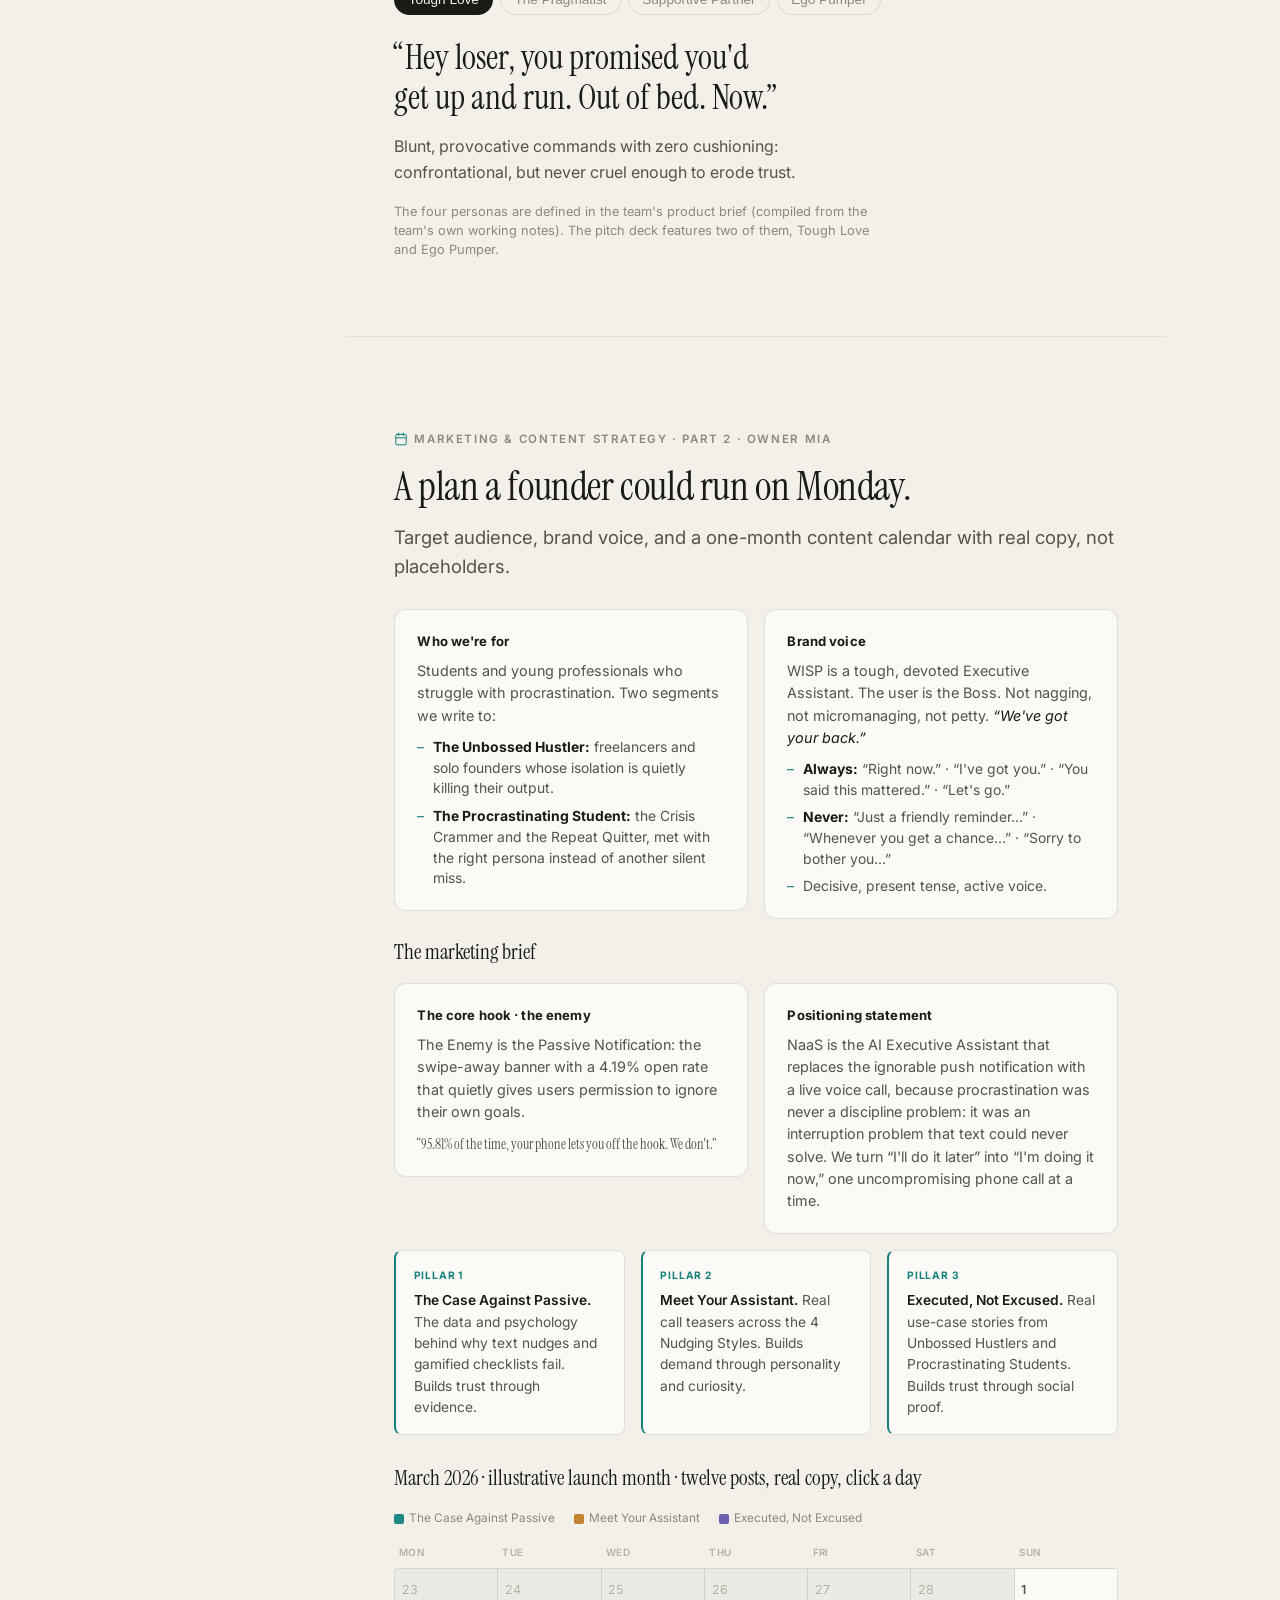
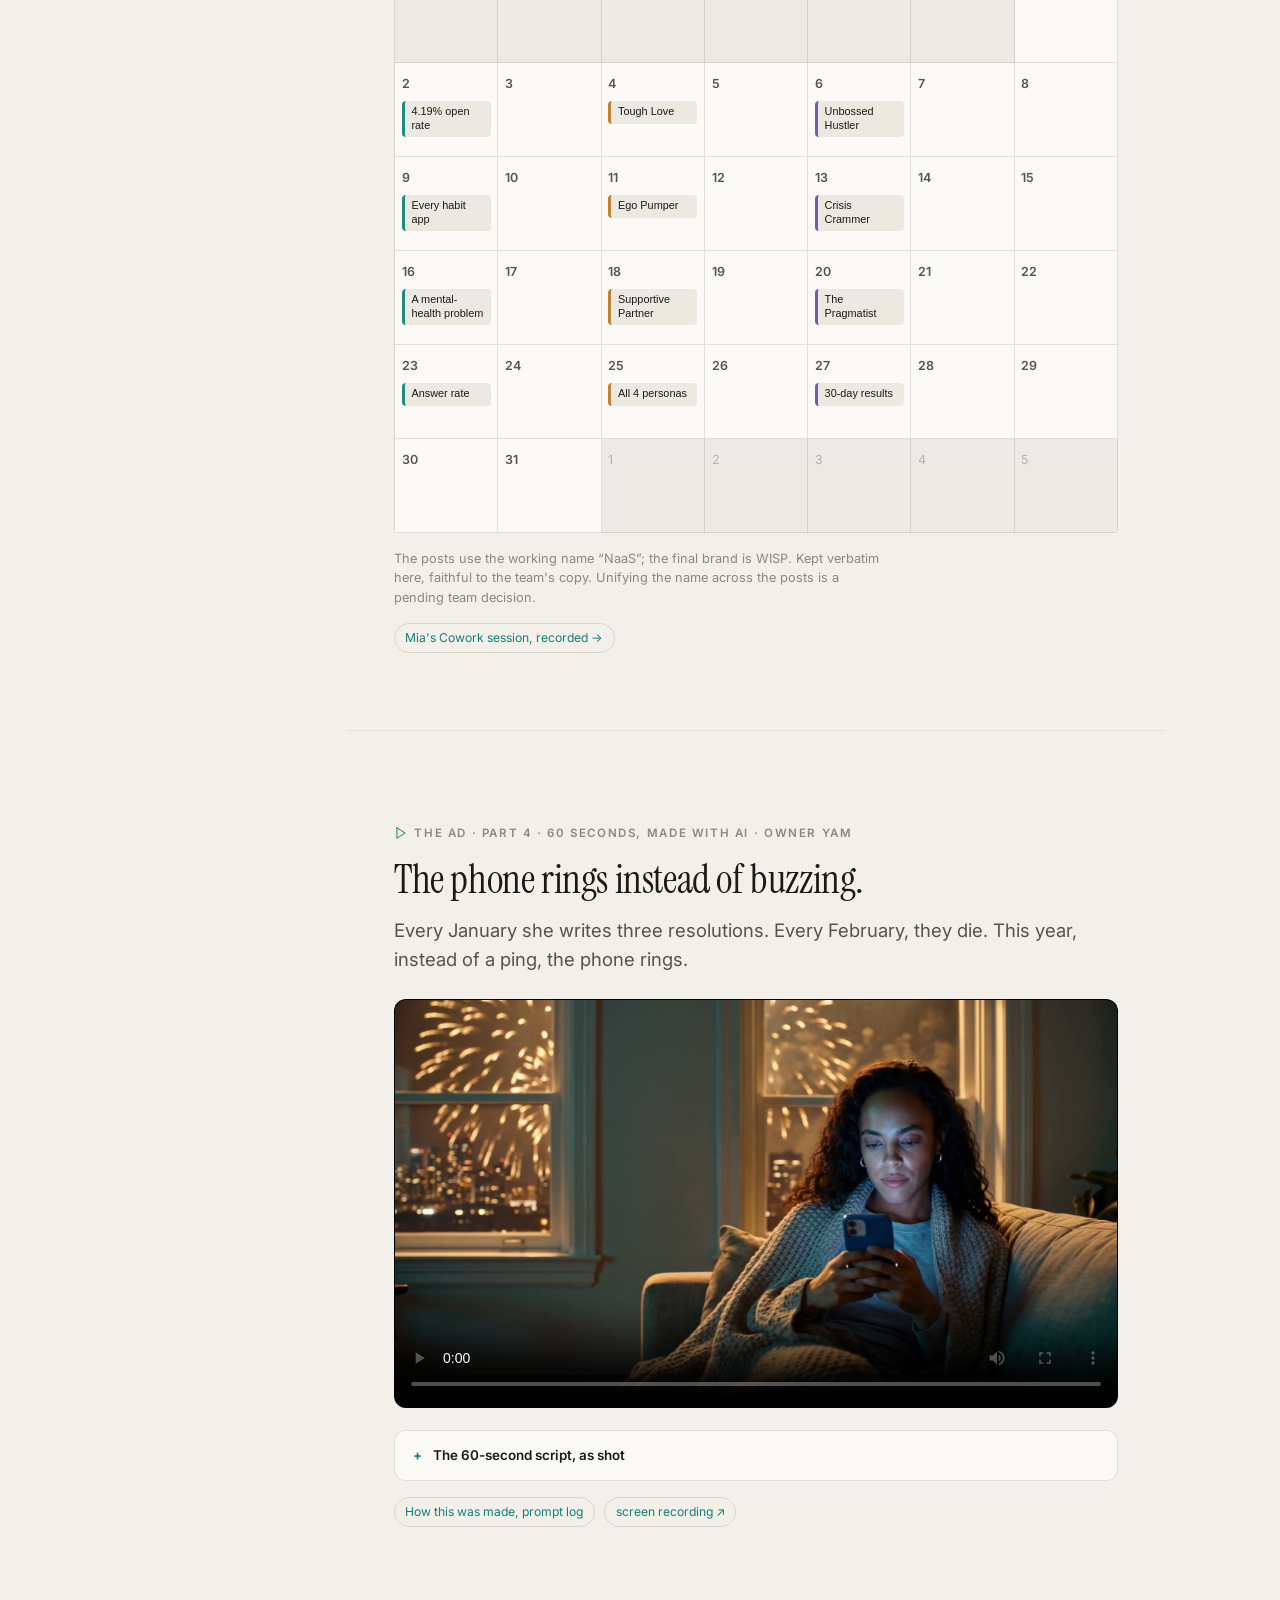
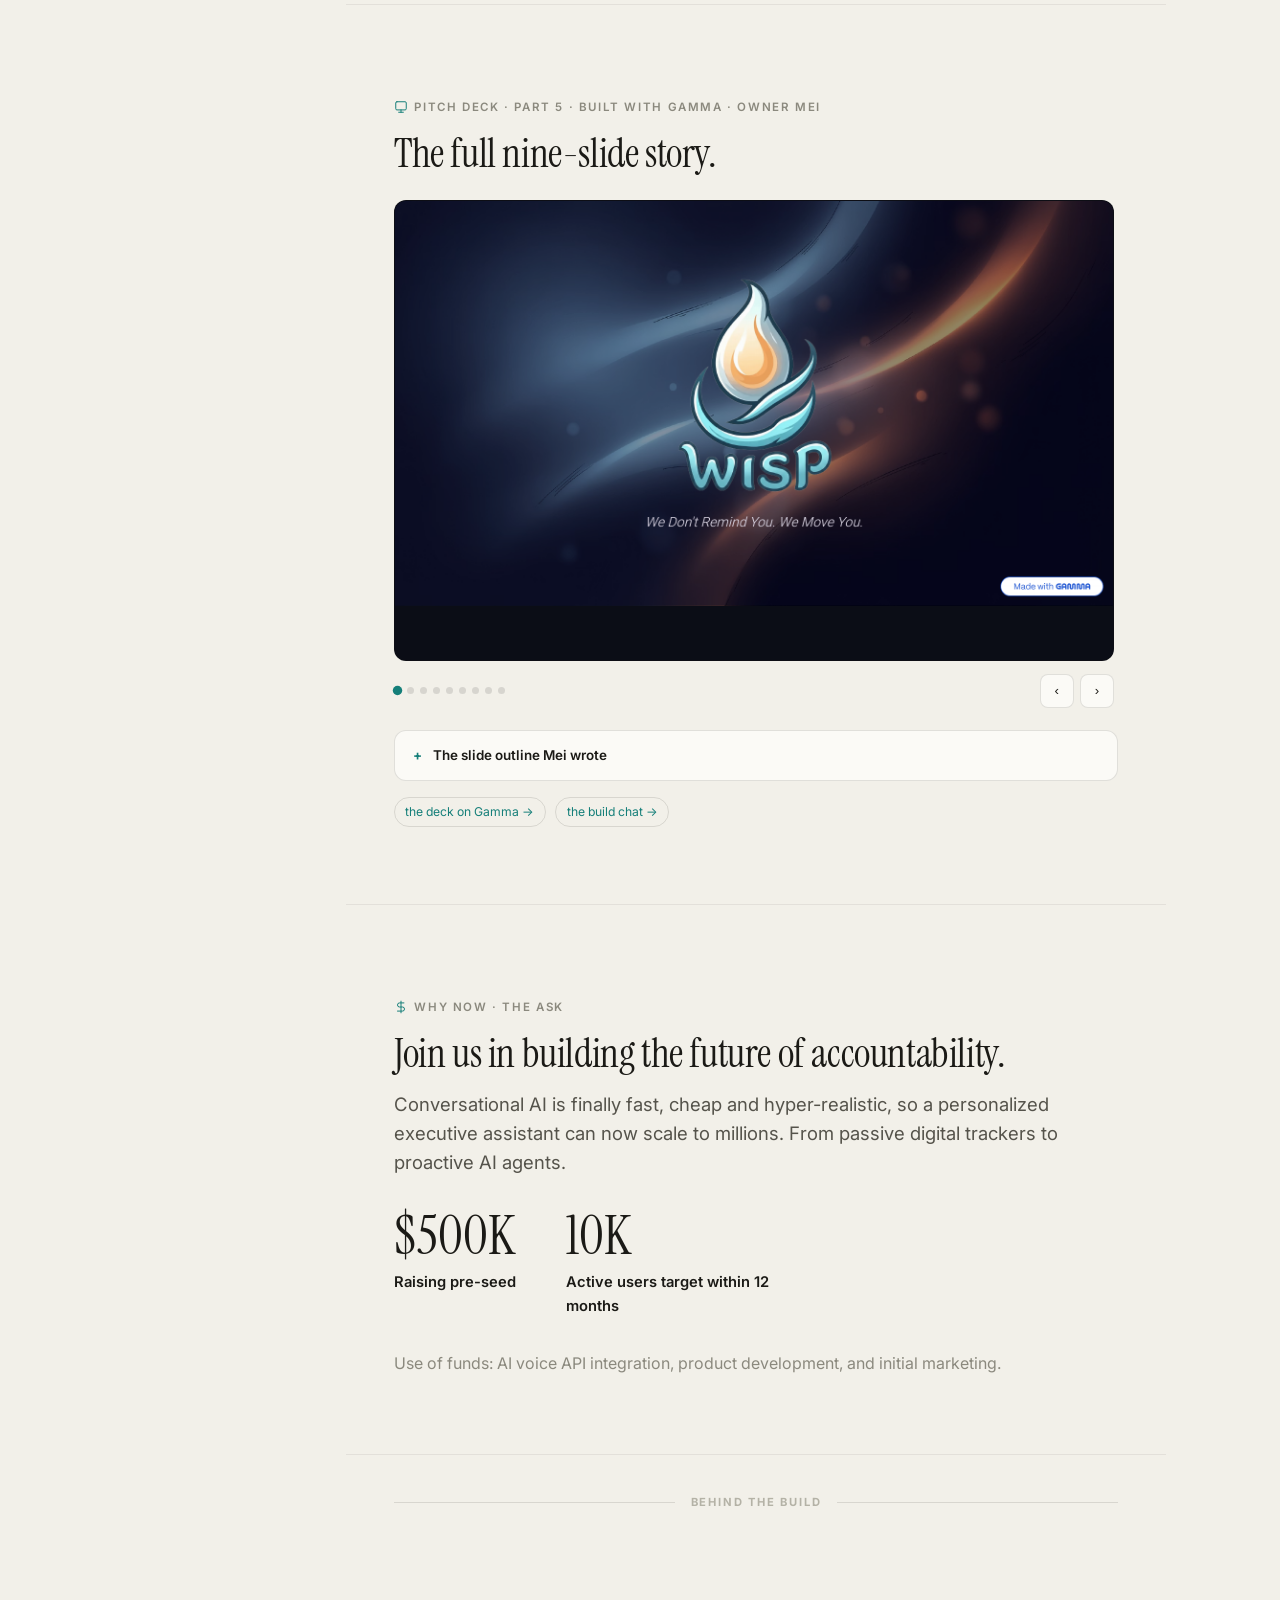
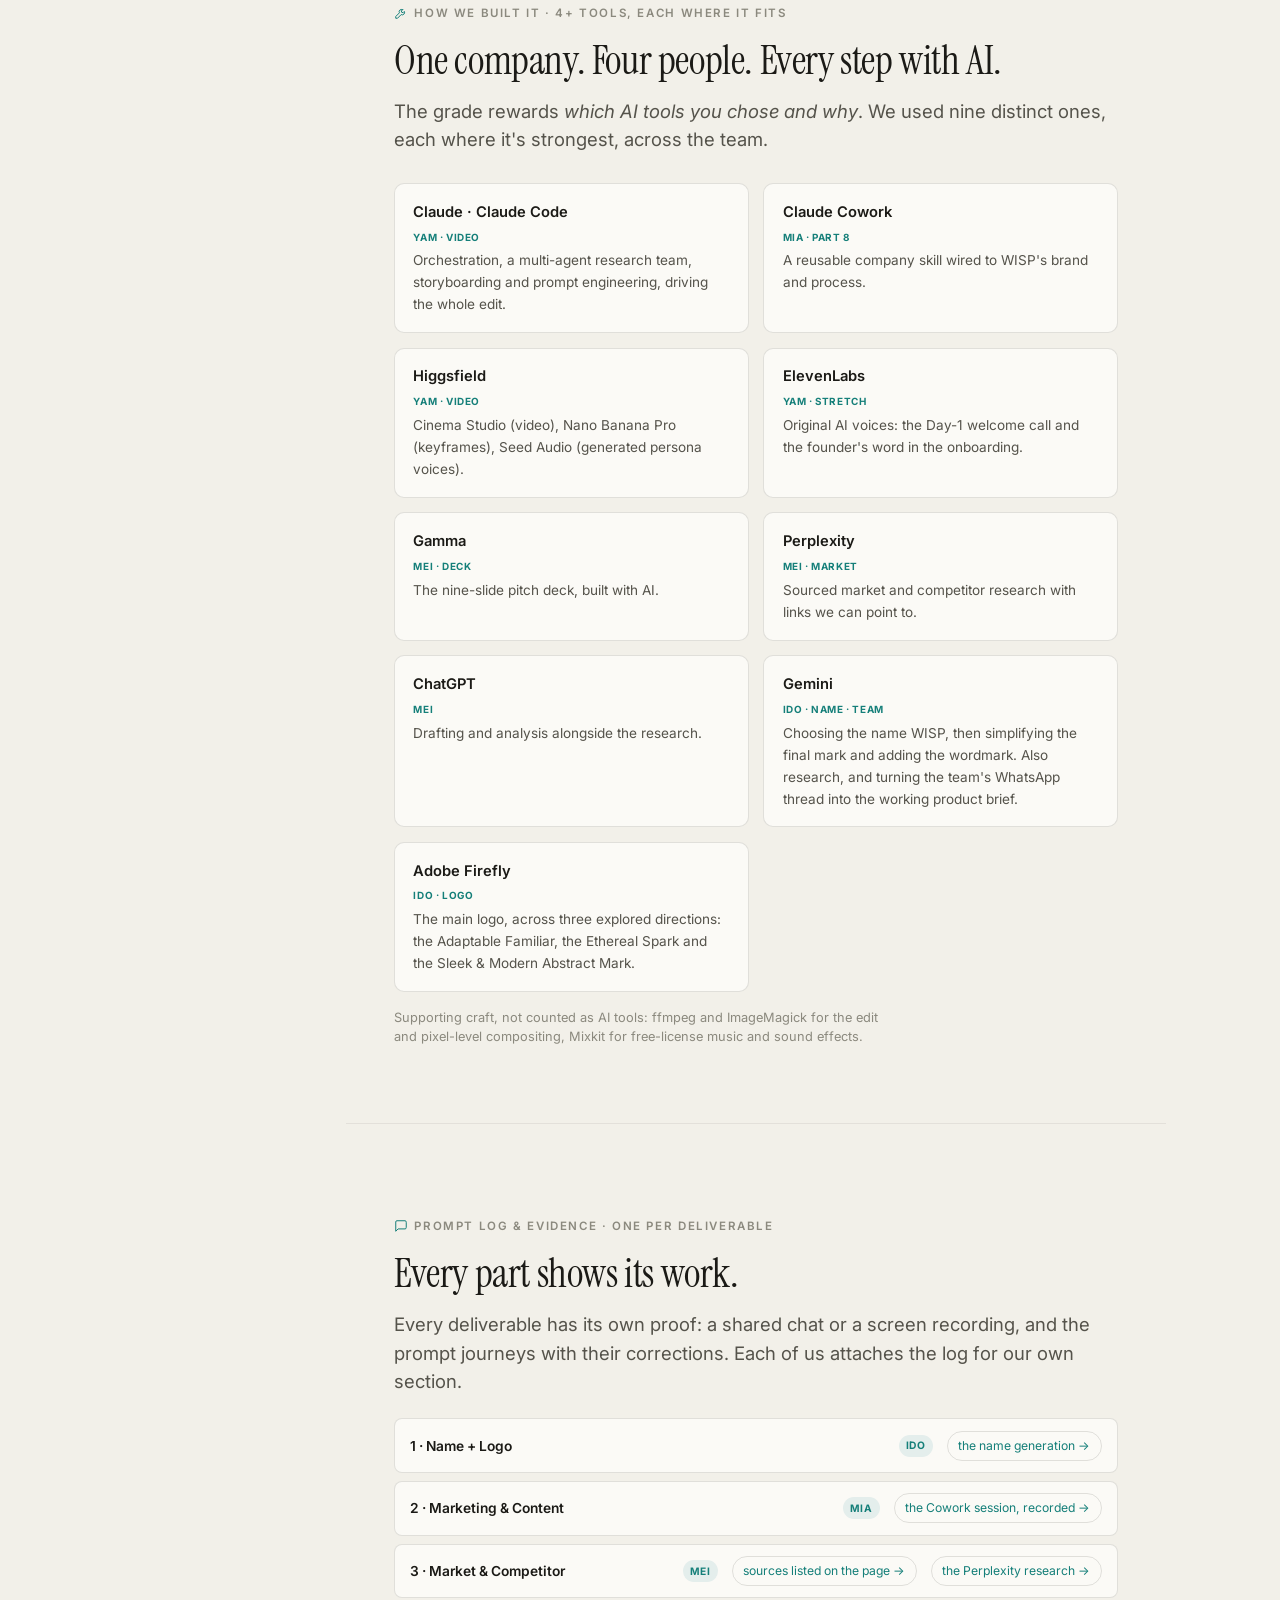
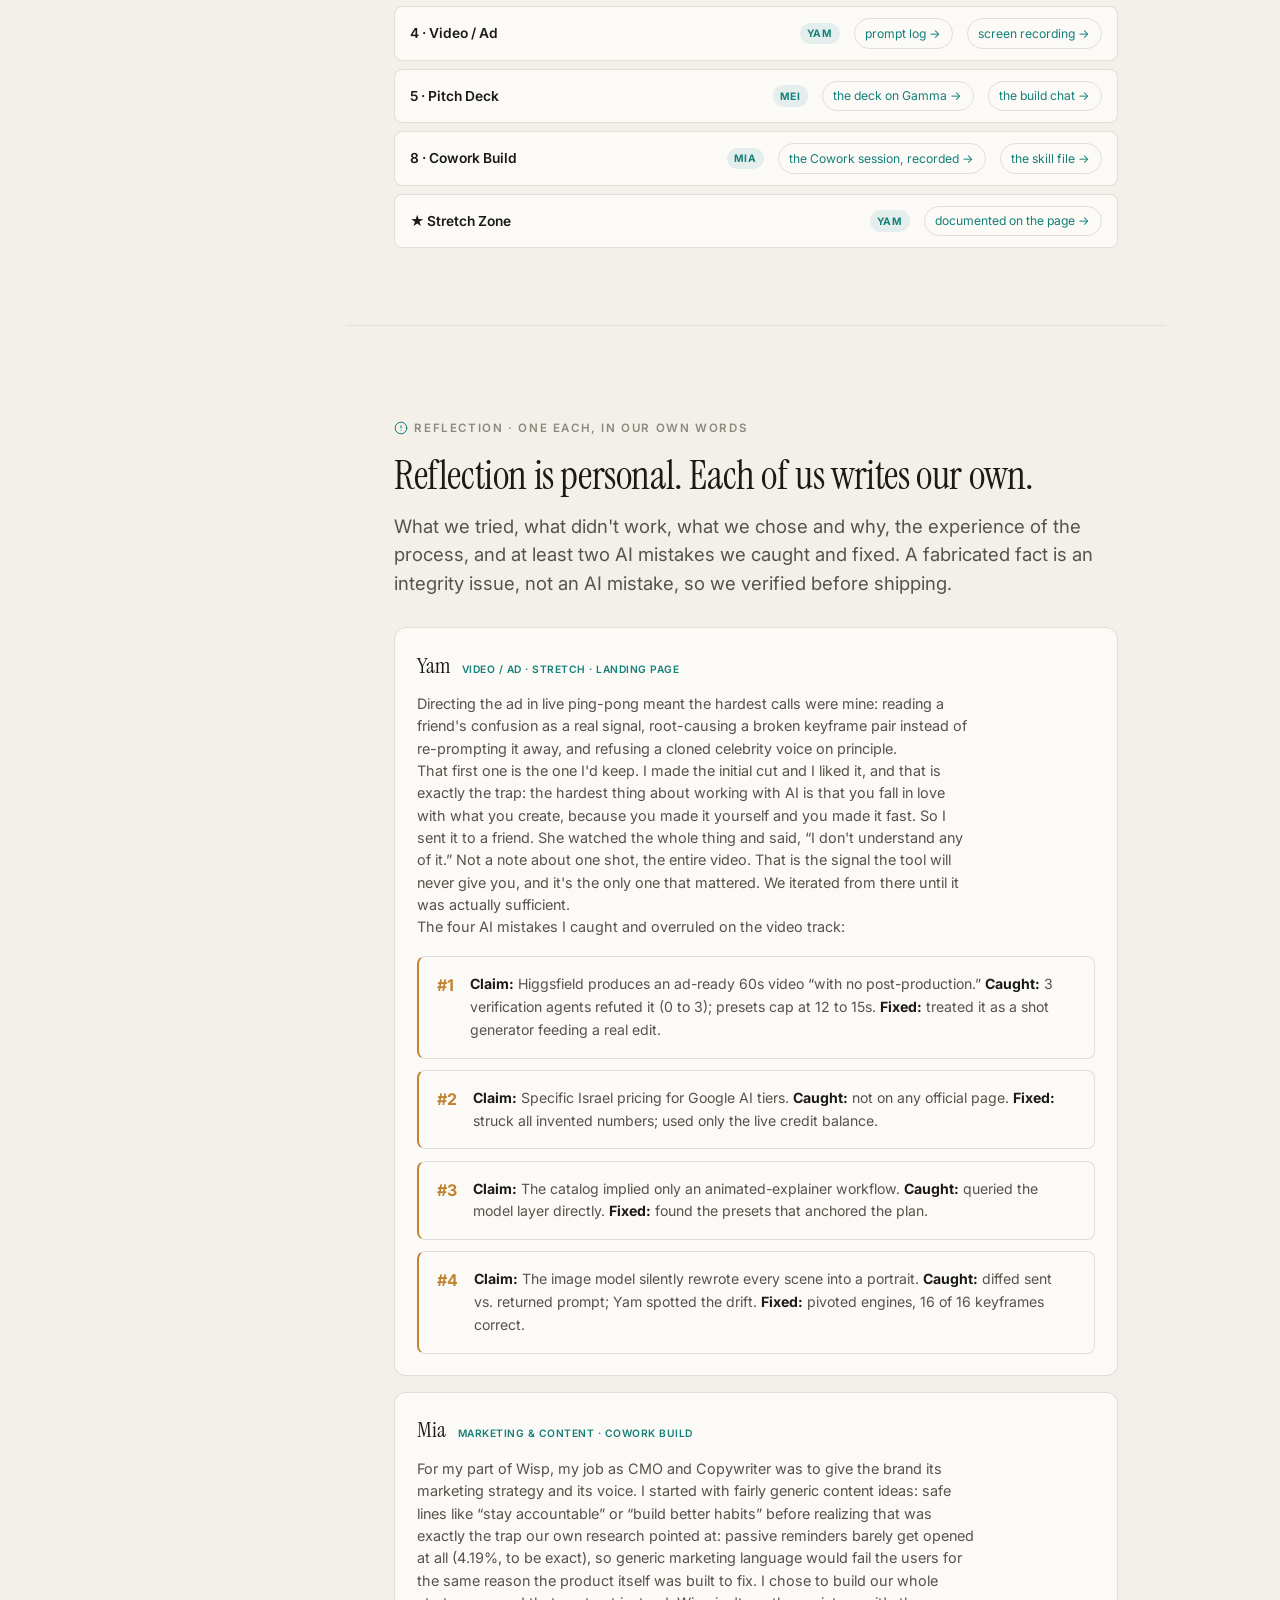
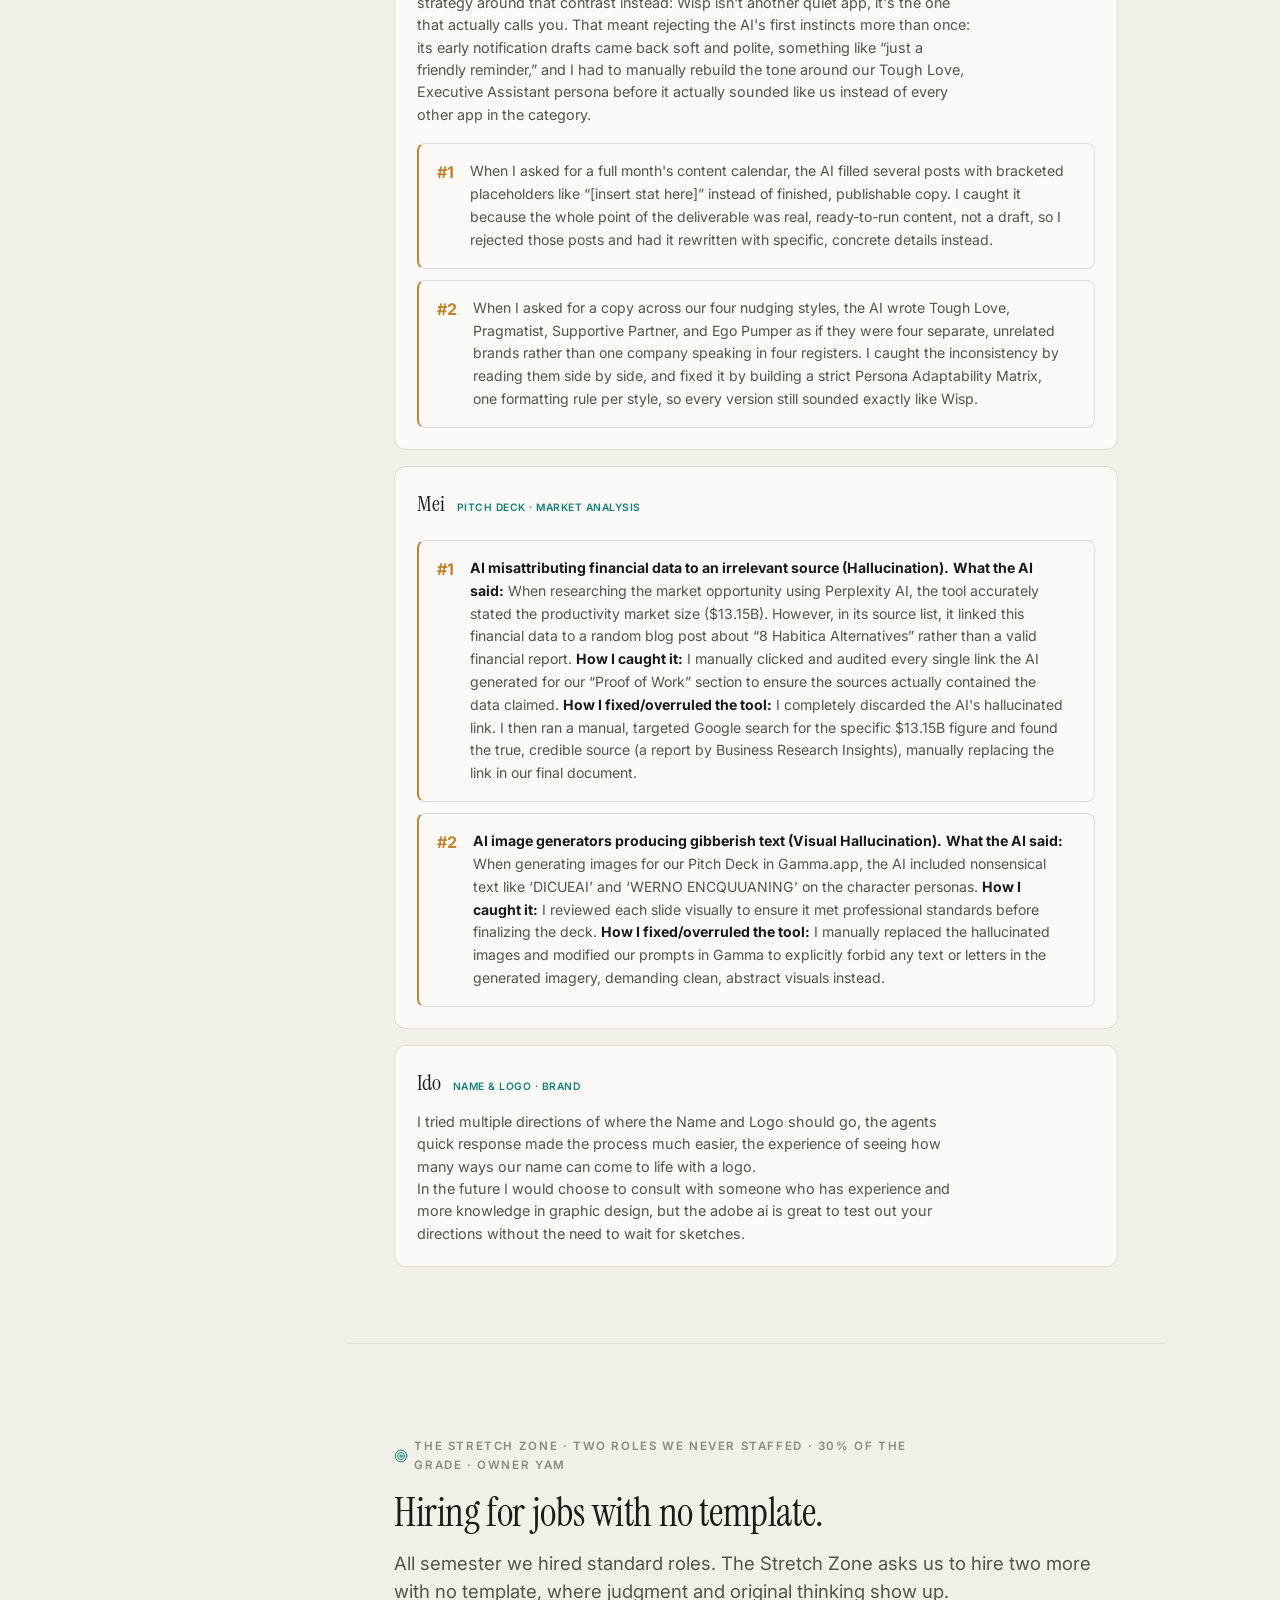
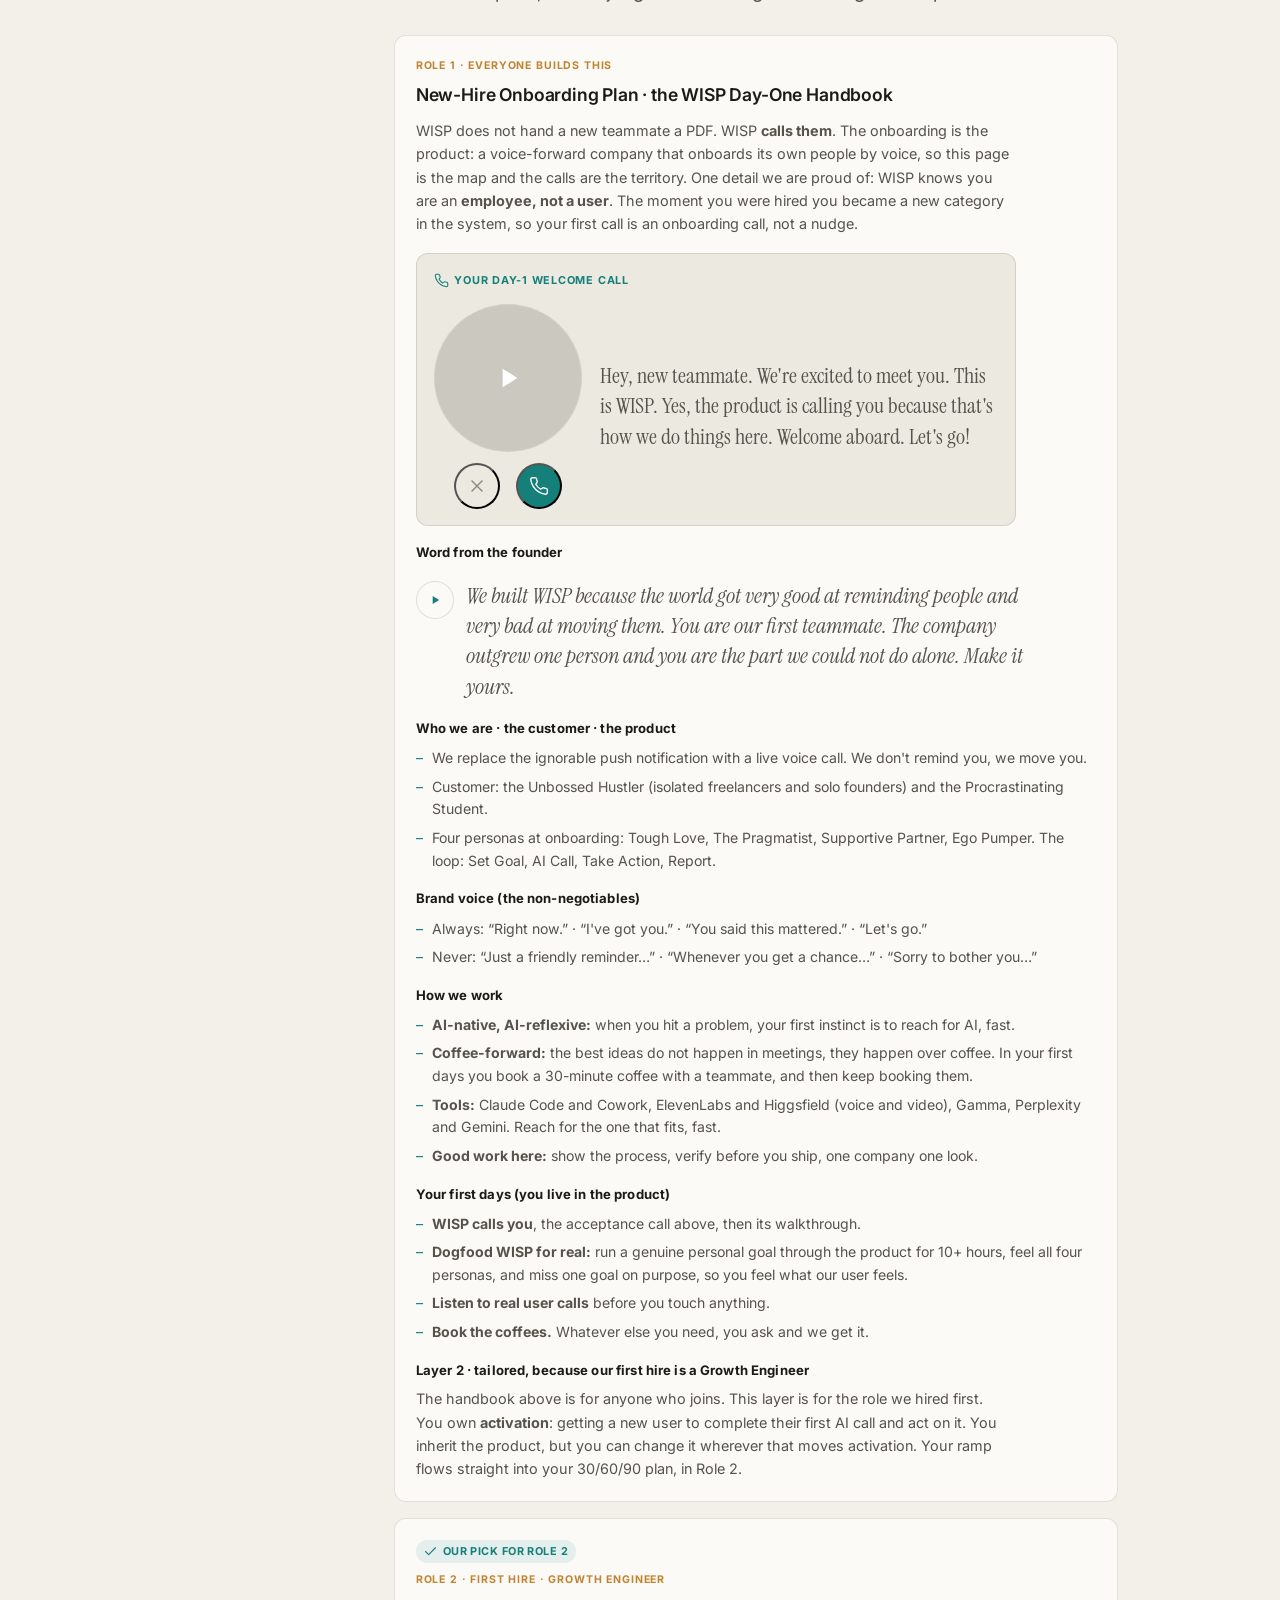
==== commit 00e4cbd7: "Landing: kill the remaining meta phrasing Same species as the ones Yam flagged, found by scanning th" ====
--- a/06-landing/index.html
+++ b/06-landing/index.html
@@ -413,7 +413,7 @@
   <section class="block" id="prompts">
     <p class="eyebrow"><svg class="ico" viewBox="0 0 24 24"><path d="M21 15a2 2 0 0 1-2 2H7l-4 4V5a2 2 0 0 1 2-2h14a2 2 0 0 1 2 2Z"/></svg> Prompt Log &amp; Evidence · one per deliverable</p>
     <h2>Every part shows its work.</h2>
-    <p class="lede">The brief asks for proof of work on each part, a shared chat or a screen recording, plus prompt journeys with their corrections. Each teammate attaches their own section’s log, same as everyone.</p>
+    <p class="lede">Every deliverable has its own proof: a shared chat or a screen recording, and the prompt journeys with their corrections. Each of us attaches the log for our own section.</p>
     <div class="evidence">
       <div class="ev"><span class="ev__part">1 · Name + Logo</span><span class="ev__who">Ido</span><a class="proof" href="https://share.gemini.google/vCTsaQKYnVCM" target="_blank" rel="noopener">the name generation →</a></div>
       <div class="ev"><span class="ev__part">2 · Marketing &amp; Content</span><span class="ev__who">Mia</span><a class="proof" href="assets/video/mia-cowork.mp4" target="_blank" rel="noopener">the Cowork session, recorded →</a></div>
@@ -619,7 +619,7 @@
         </div>
       </div>
     </div>
-    <p class="src-note">The skill's own worked example returns the Week 1 · Day 3 “Tough Love” post word for word as it appears in the calendar above, which is the clearest proof it is the thing that produced the month.</p>
+    <p class="src-note">The skill's own worked example returns the Week 1 · Day 3 “Tough Love” post word for word as it appears in the calendar above.</p>
     <p class="proof-row"><a class="proof" href="assets/video/mia-cowork.mp4" target="_blank" rel="noopener">Mia's Cowork session, recorded →</a></p>
   </section>
 
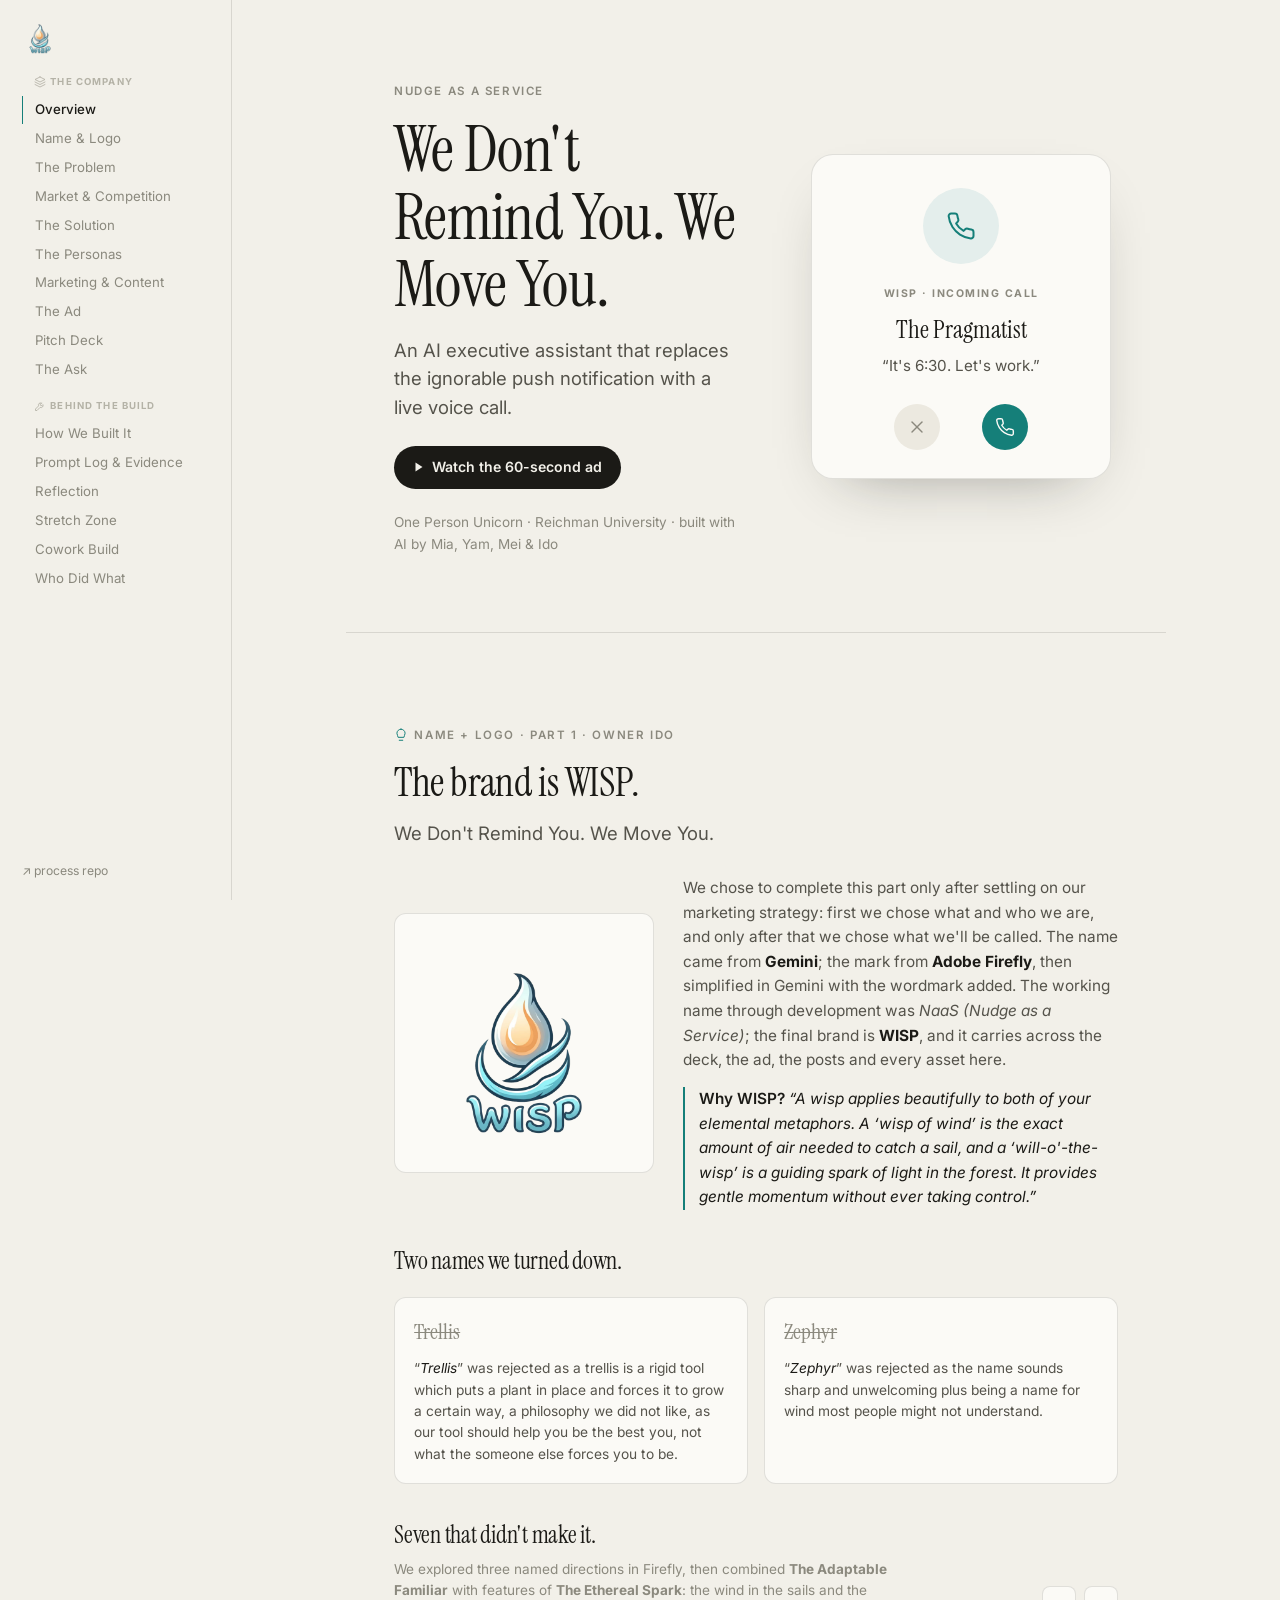
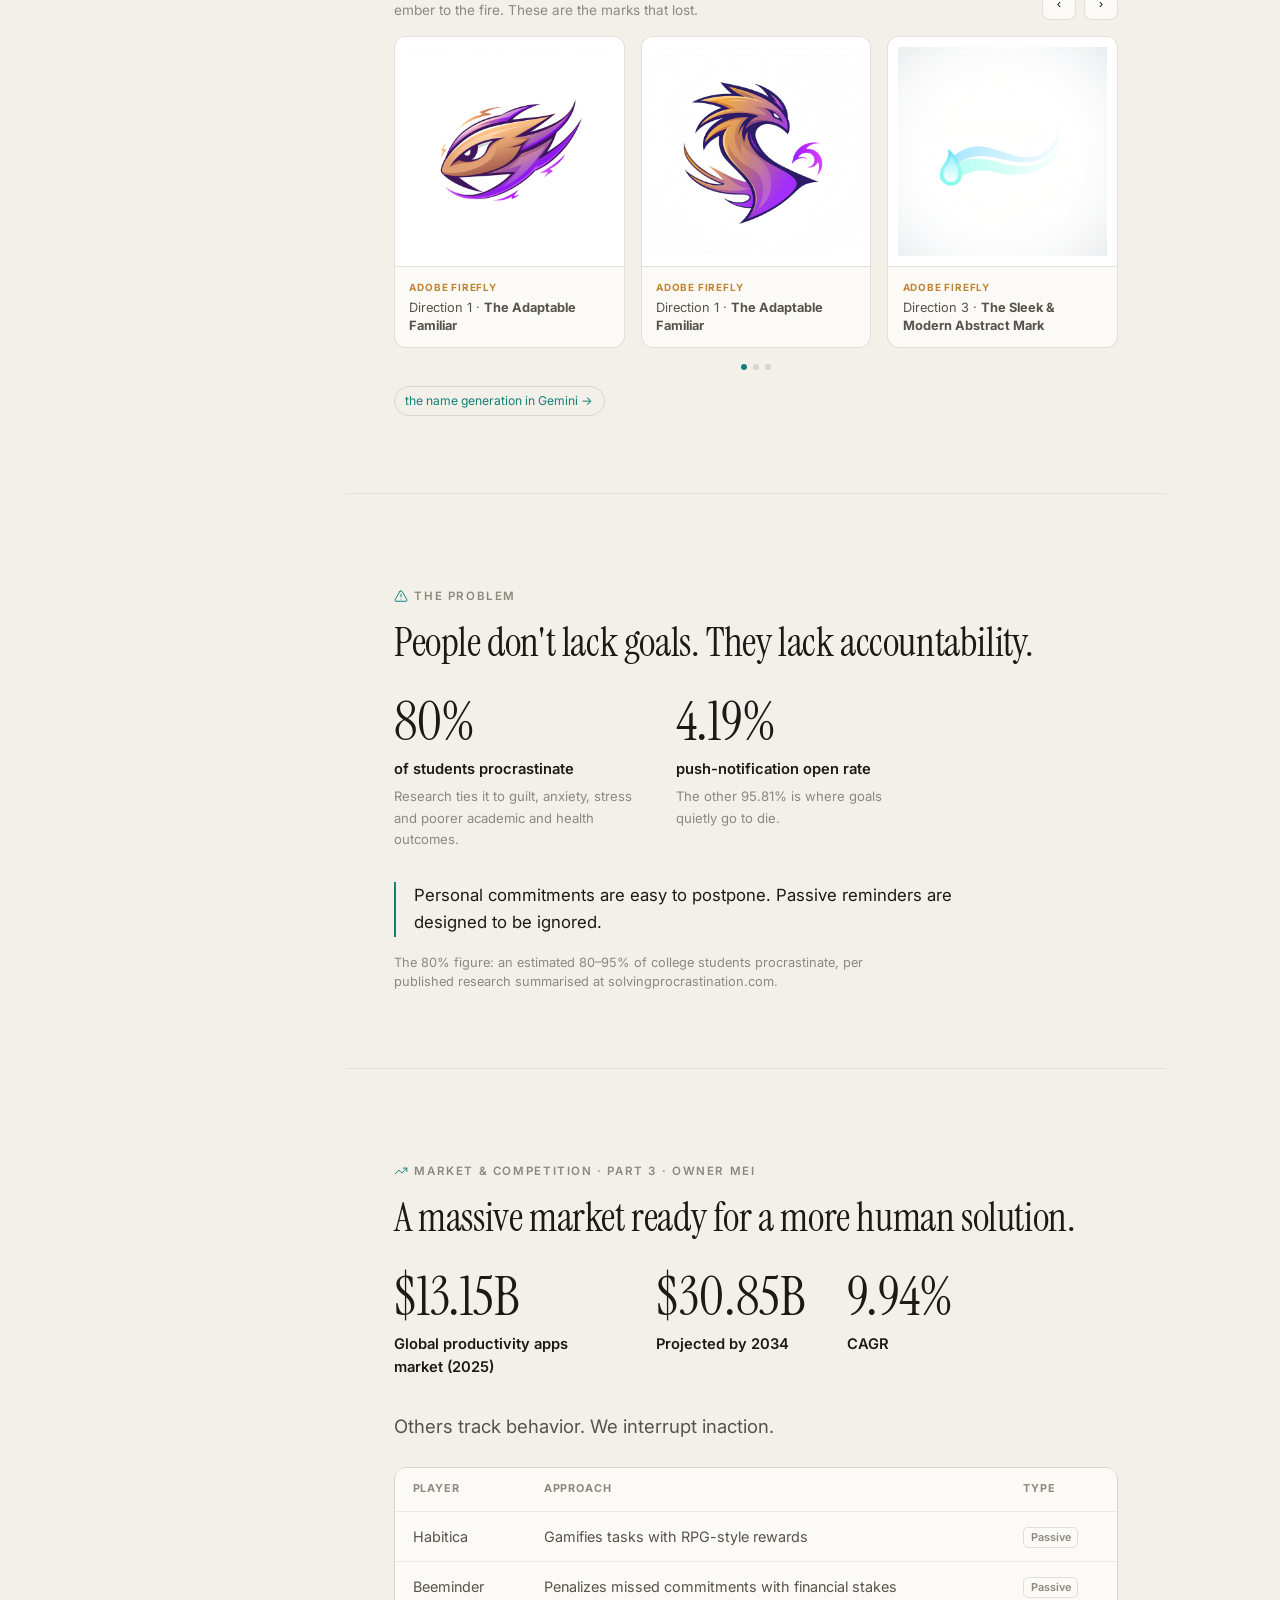
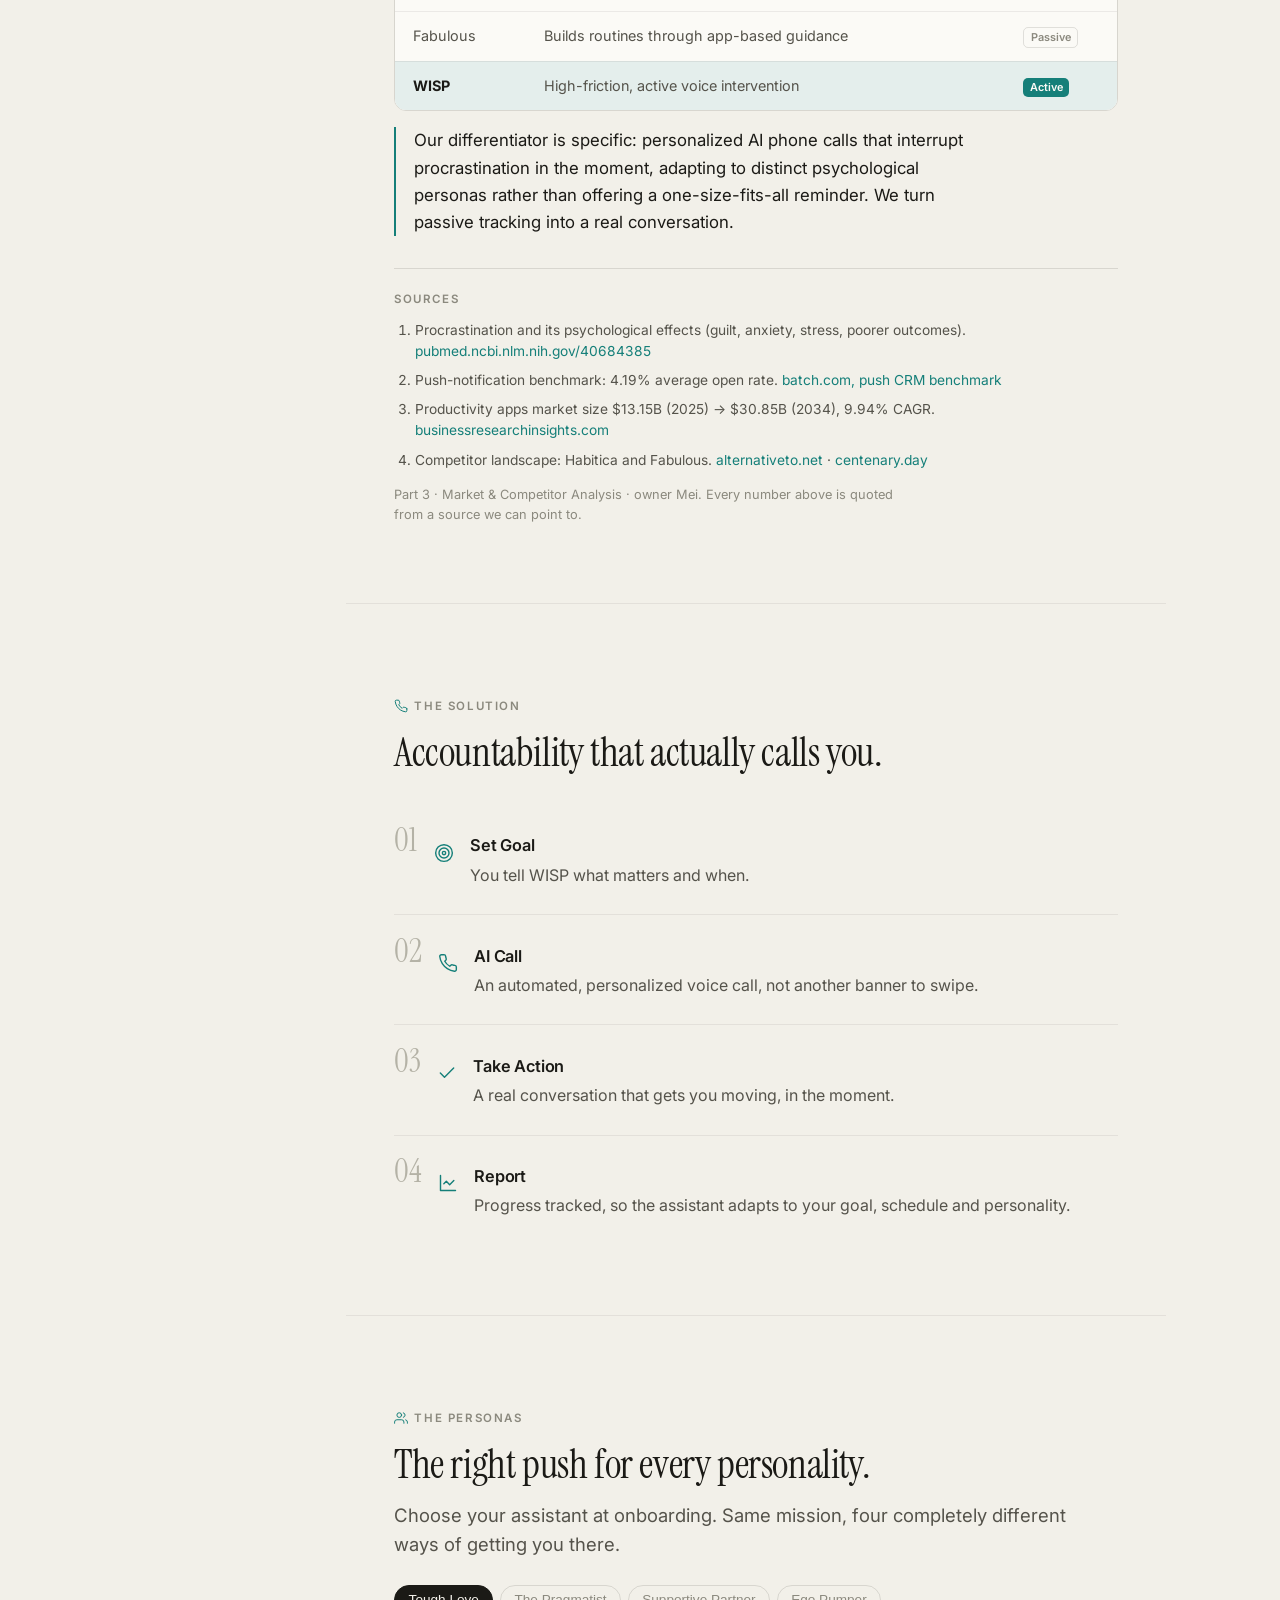
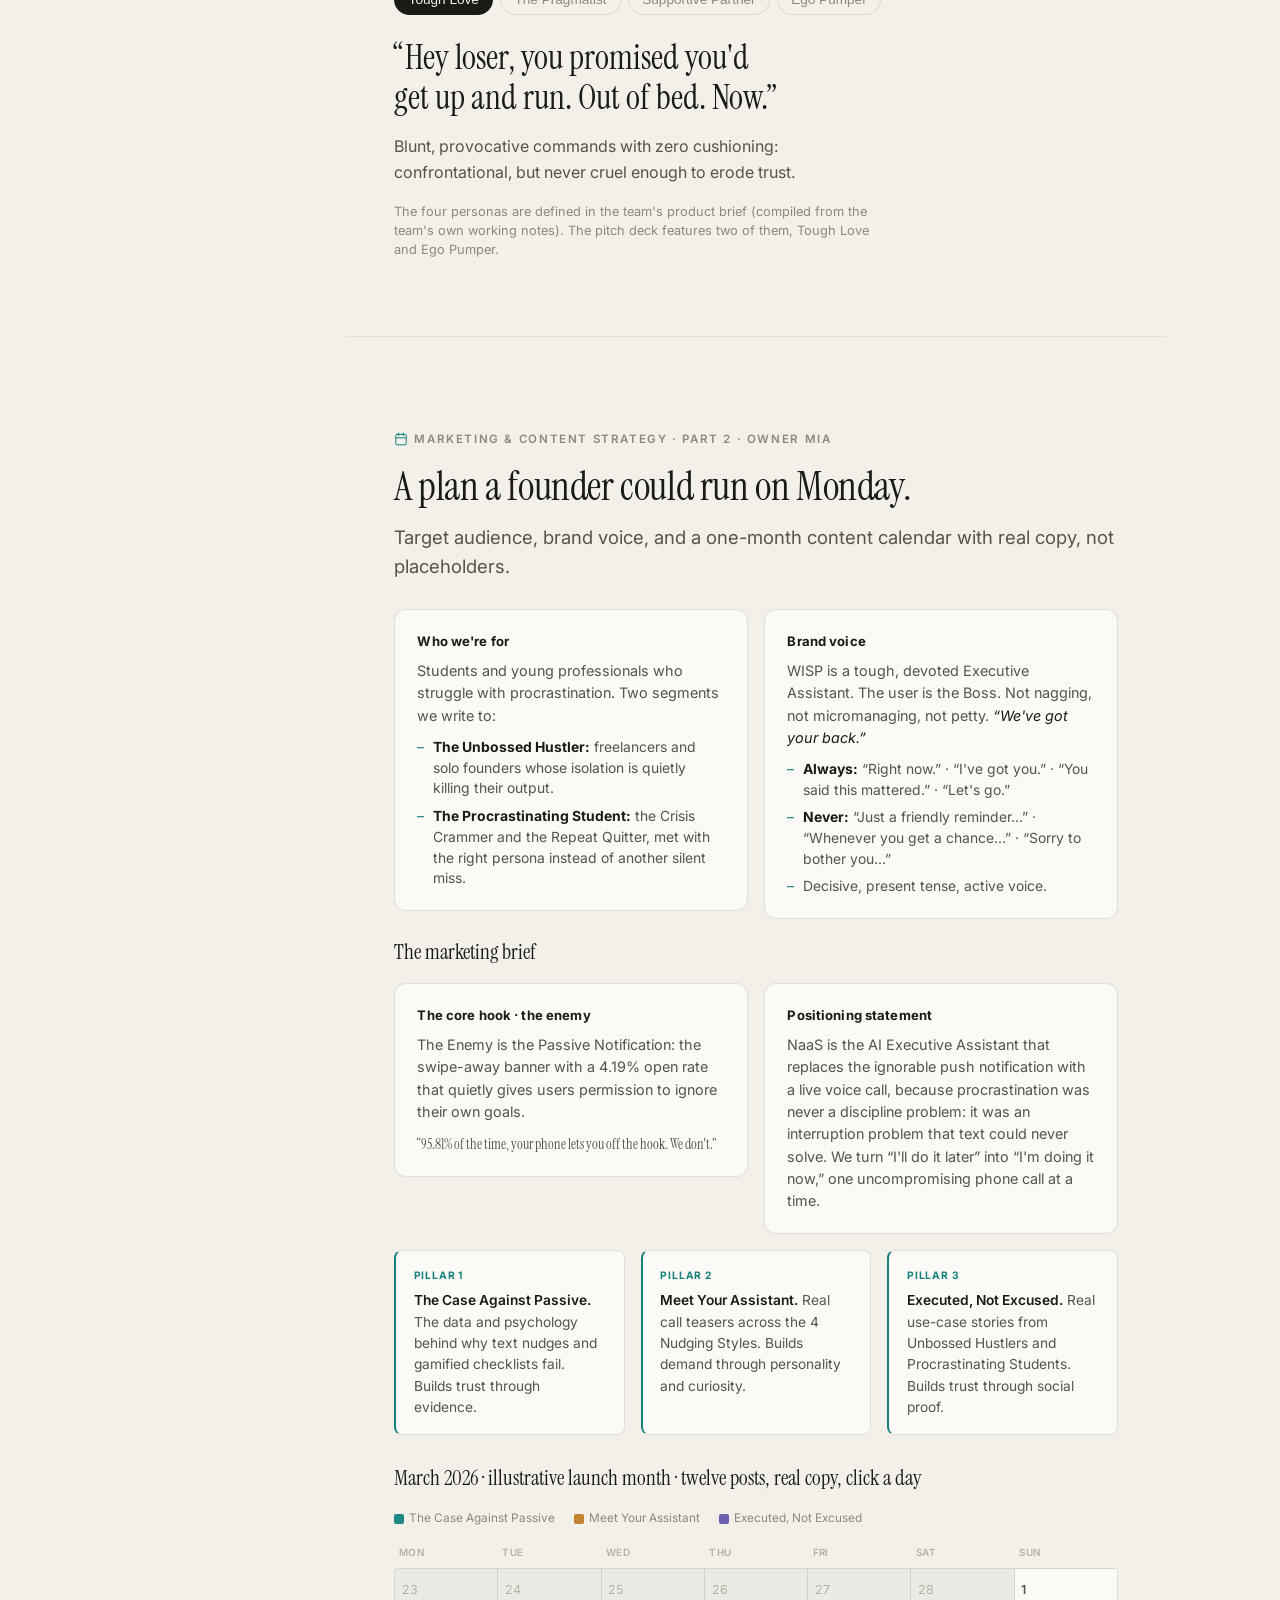
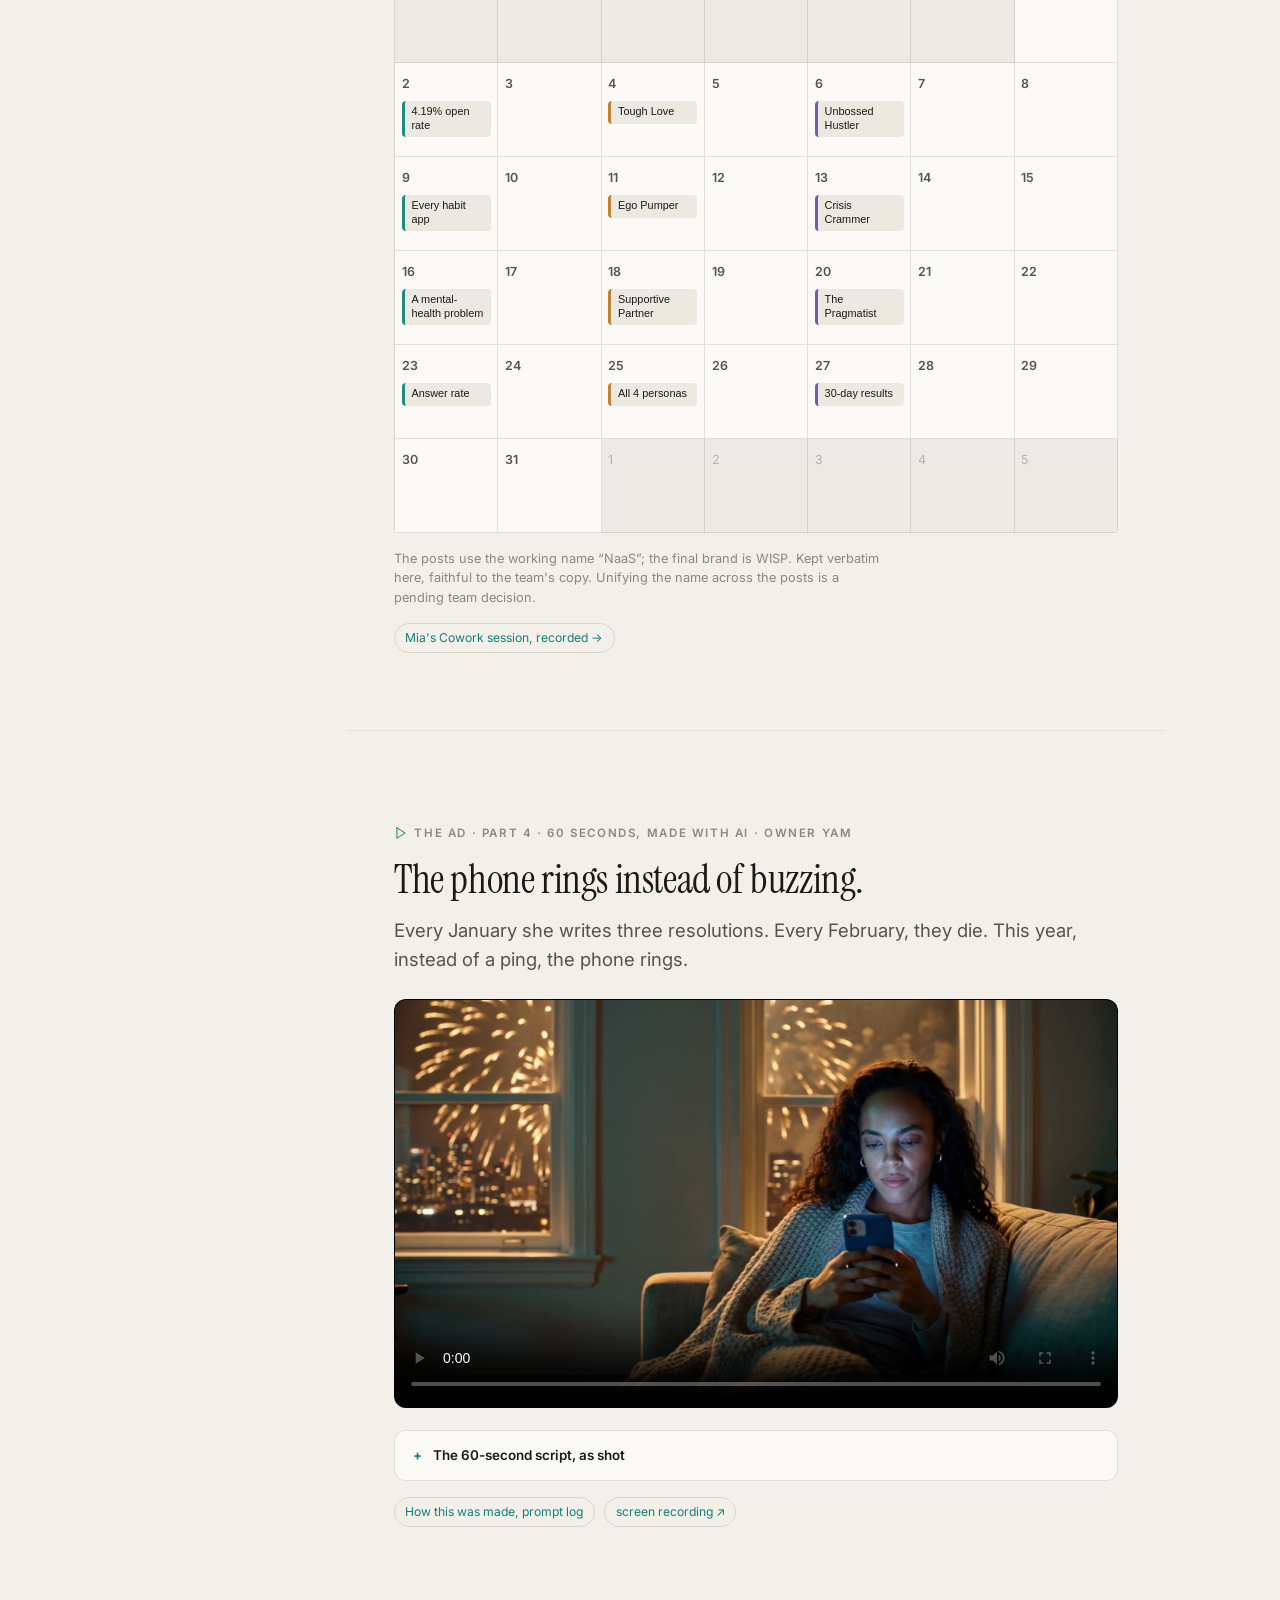
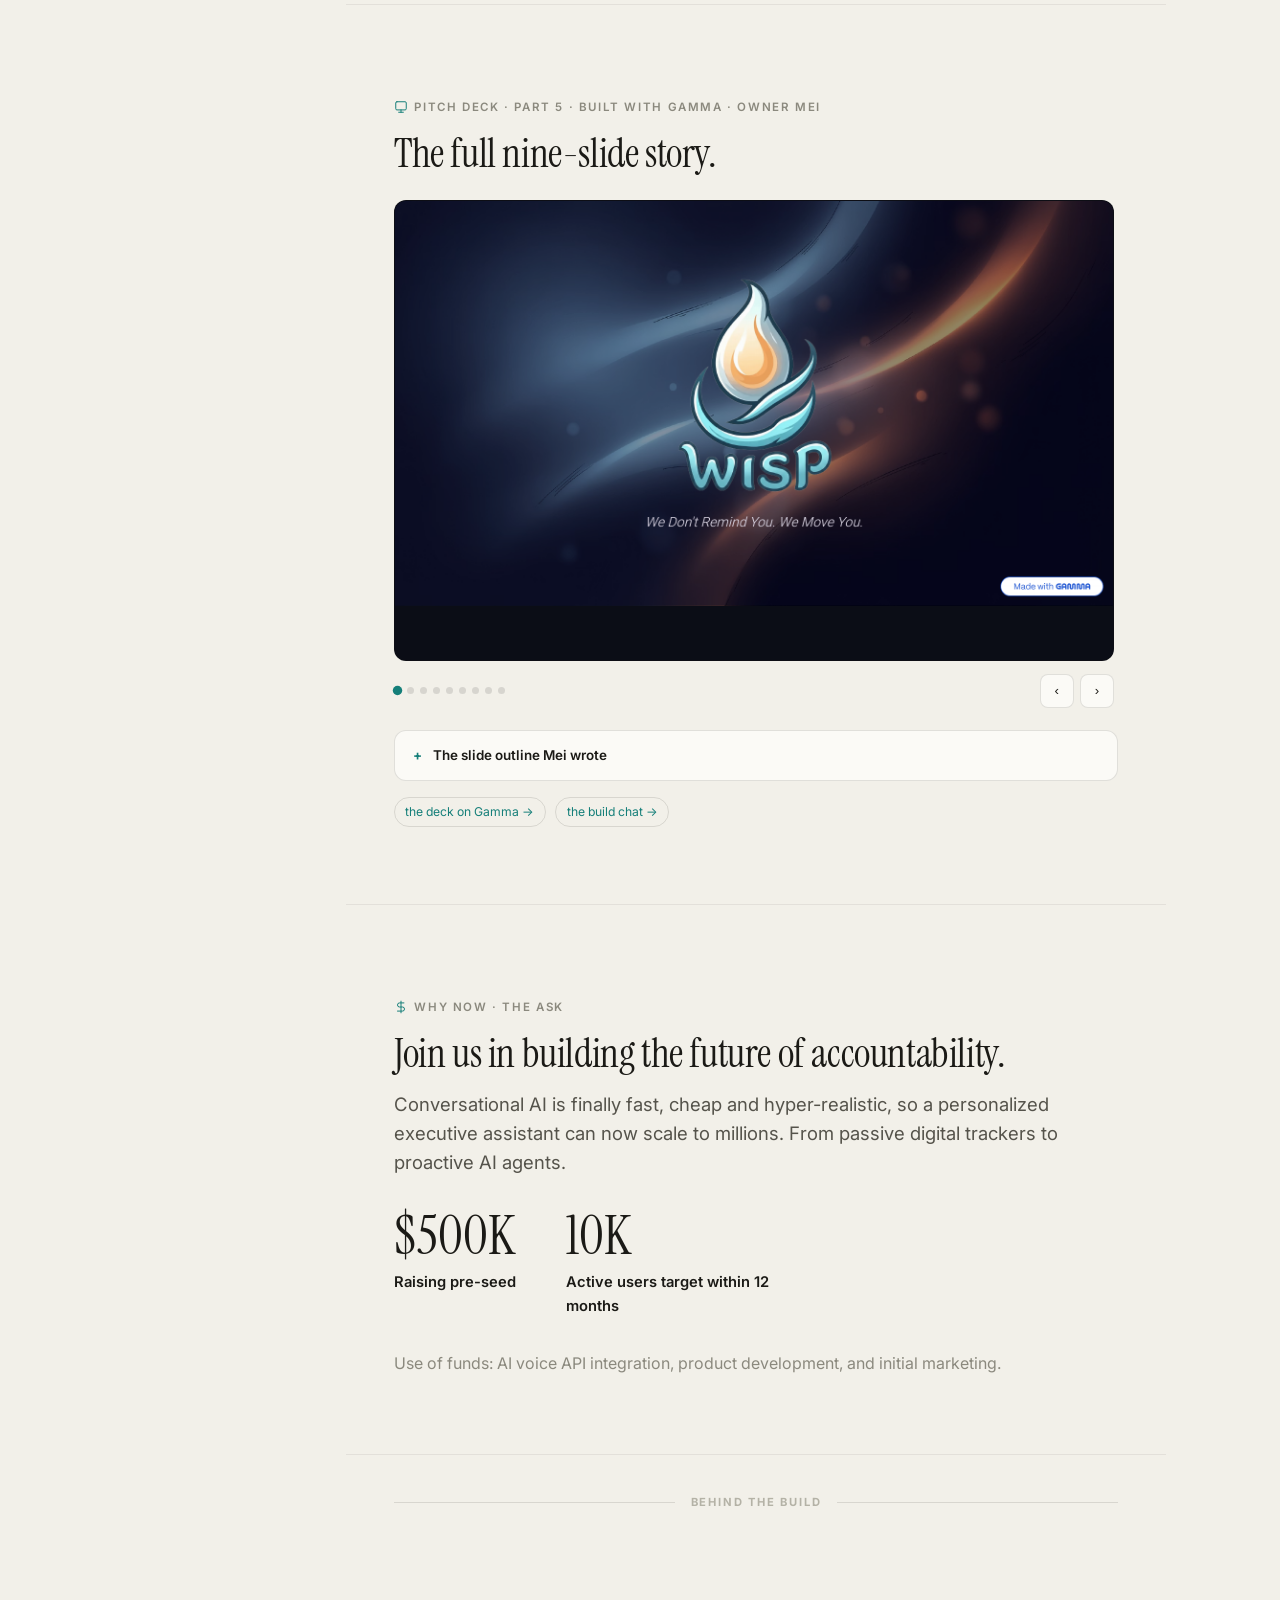
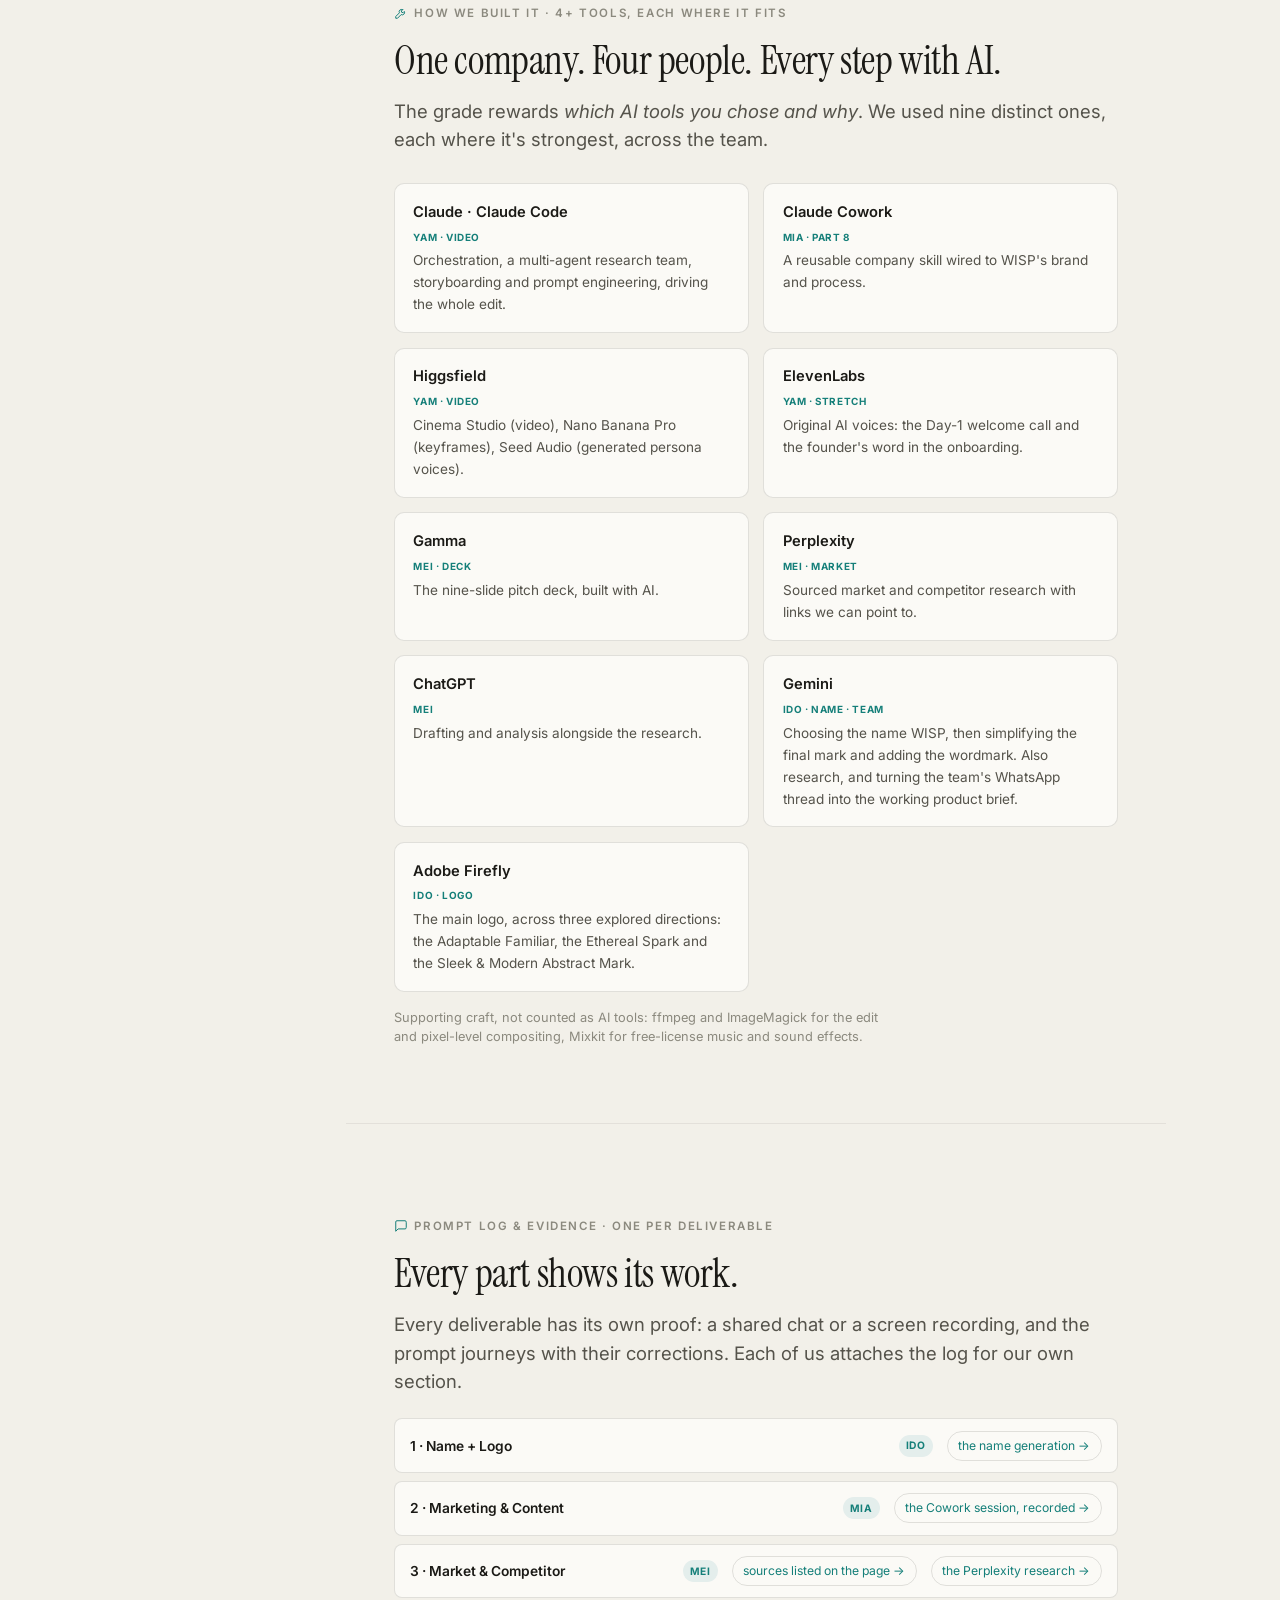
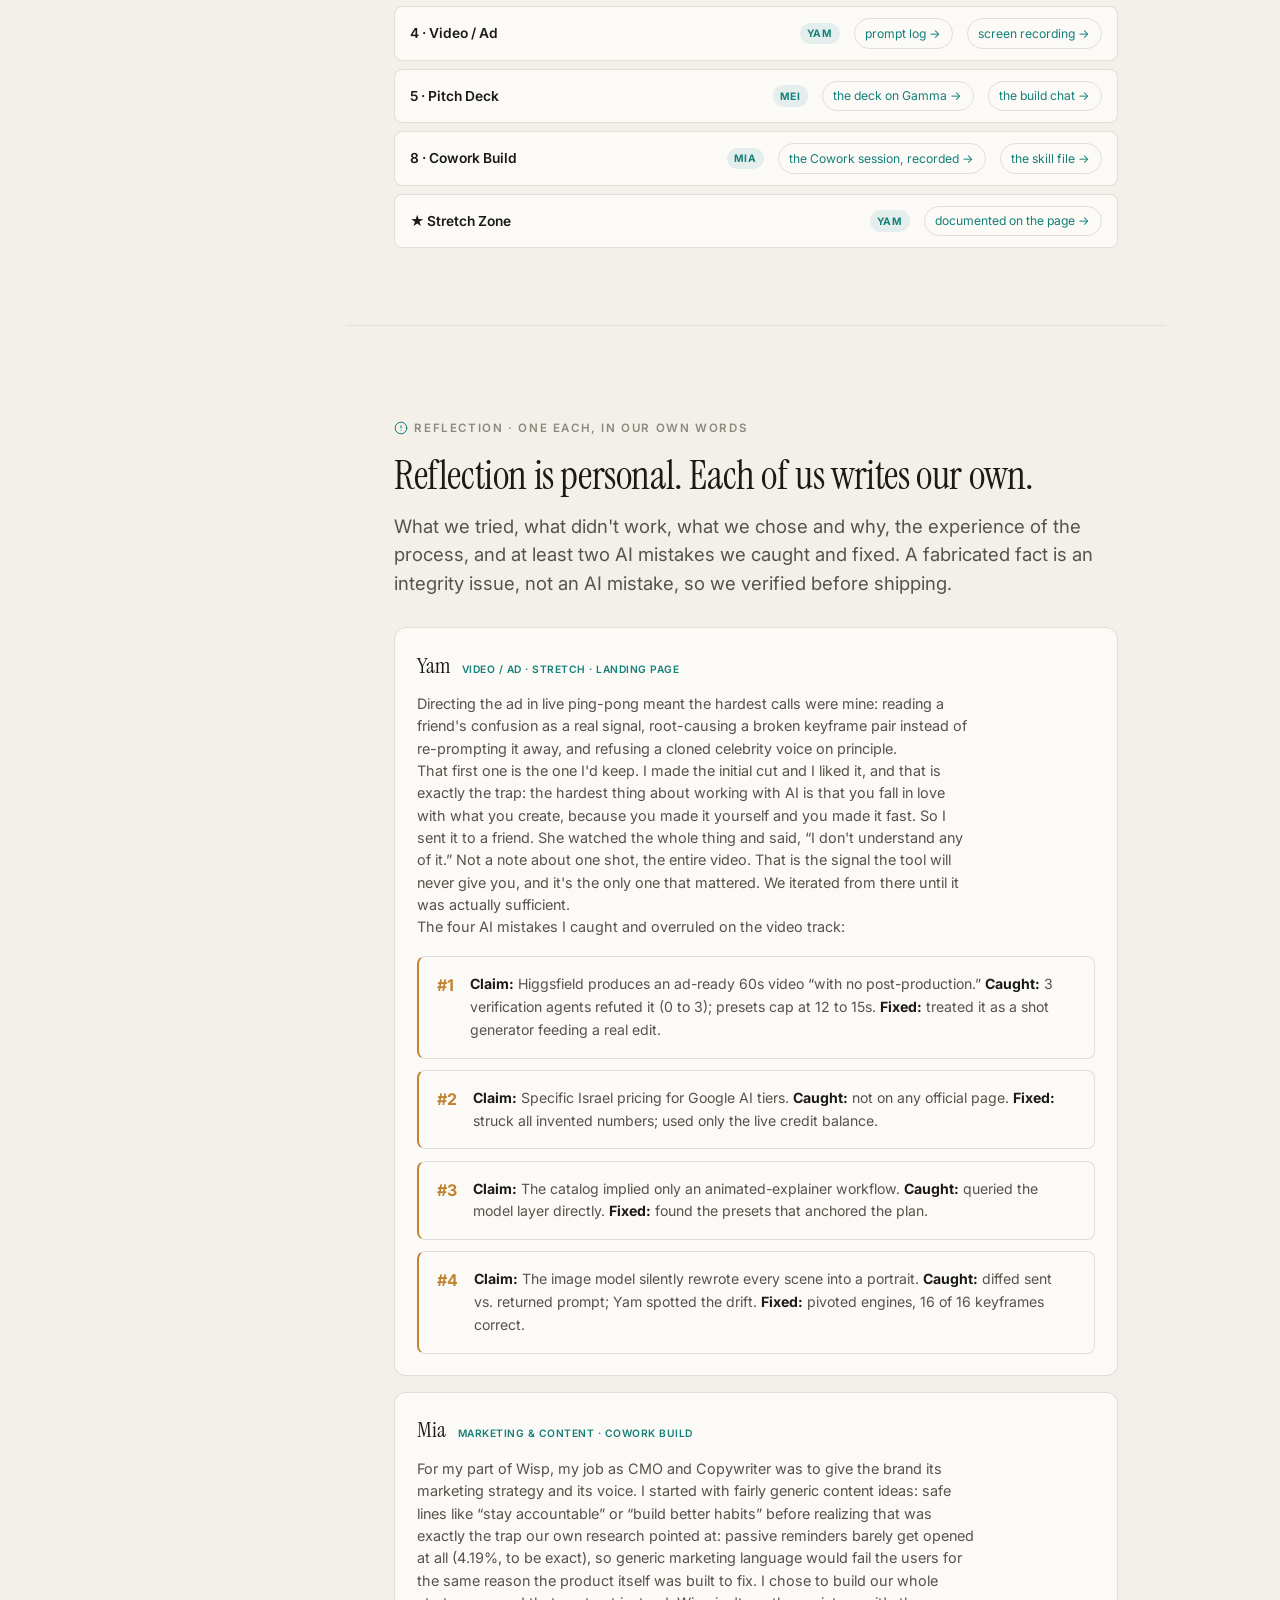
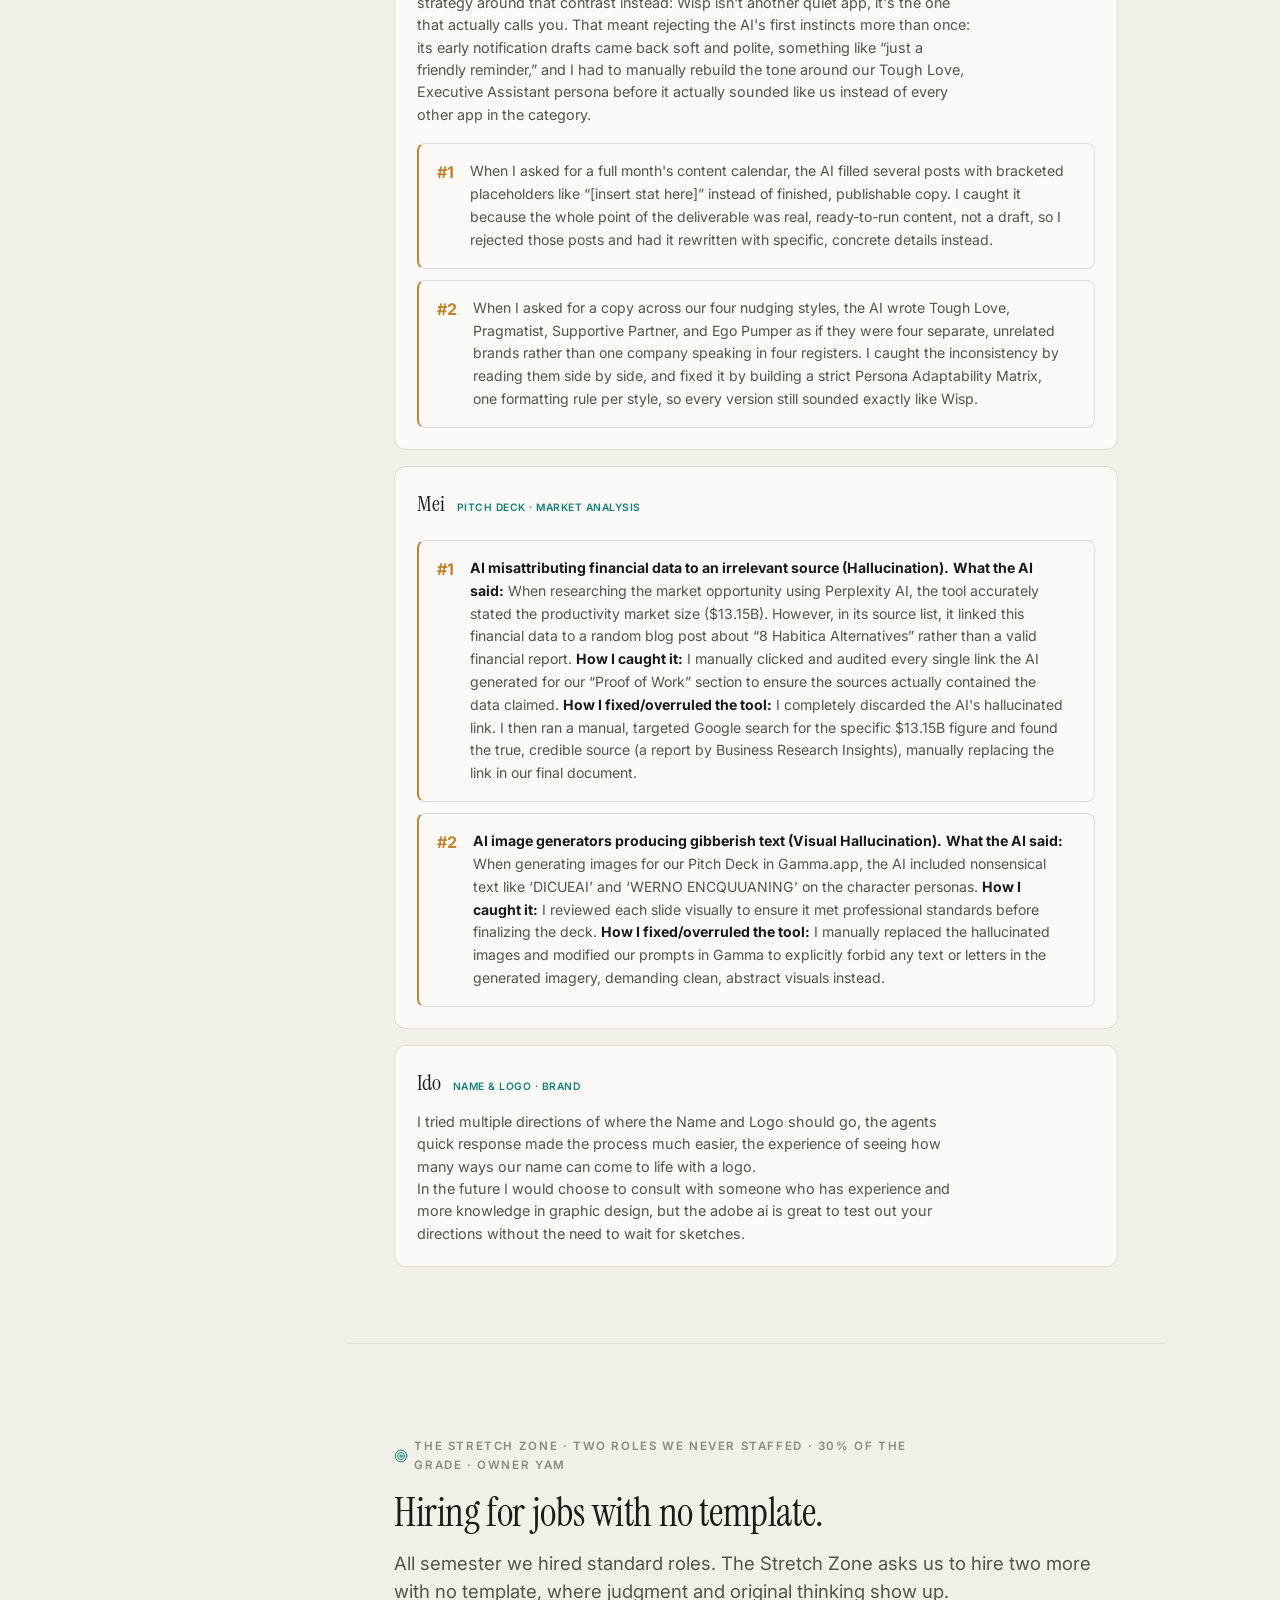
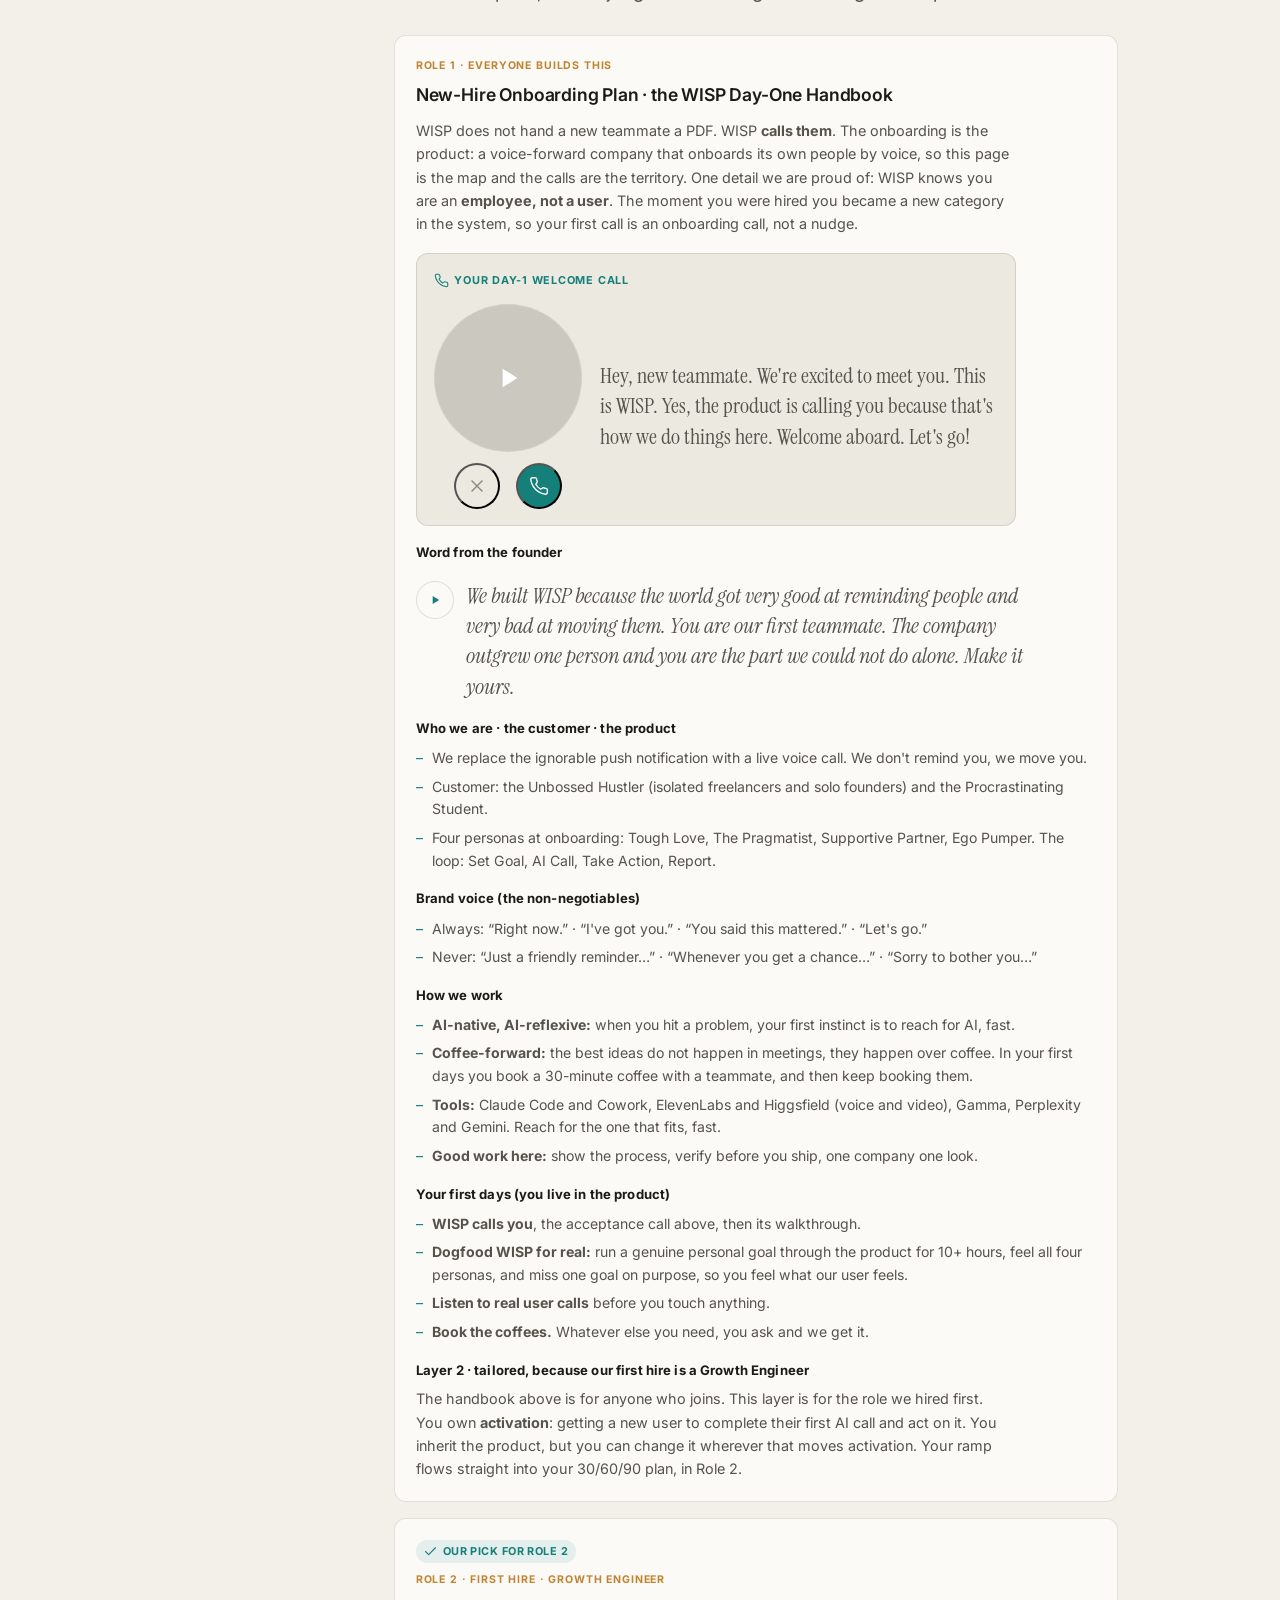
==== commit cea8b0d2: "Landing: drop the Part 9 signature lines A typed name rendered on a web page is not a signature, and" ====
--- a/06-landing/index.html
+++ b/06-landing/index.html
@@ -639,7 +639,7 @@
           <p>As a first-year Business Administration &amp; Entrepreneurship student, this project was my first real test of directing AI tools instead of just using them. While working for “Wisp” as CMO and Copywriter, I built our marketing strategy: three target audience segments, a Brand Voice Guide built around our “premium Executive Assistant” ethos, and a complete one-month social media calendar: twelve fully written, ready-to-post captions.</p>
           <p>I used Claude to build and refine the actual content calendar, going back and forth until the tone held steady across all twelve posts and matched the brand voice we'd defined.</p>
           <p>One thing I have learned, a vague prompt gets you vague marketing. Once I stopped asking for “a social post” and started giving Claude explicit “Say This / Not That” examples and a list of banned phrases, the output finally sounded like a real brand instead of generic AI copy. That shift, from prompting to actually directing, is the skill this course taught me.</p>
-        <div class="who__sign"><span>Signature</span><b>Mia Nedivi</b></div></div>
+        </div>
       </article>
 
       <article class="who__member">
@@ -653,7 +653,7 @@
           <p><b>Tools I used.</b> Claude and Claude Code to orchestrate, research and edit. Higgsfield for the shots. ElevenLabs for the original voices.</p>
           <p><b>What I learned.</b> I was extremely surprised at how, with research and planning, you can get a video this good. I hit plenty of walls, mostly around sound and music, and around wanting speed. I'm a perfectionist, and what actually worked was iteration: each pass elevated it, and we kept landing on a better version than the one before.</p>
           <p><b>The honest context.</b> Almost all of this was built in the three days before submission. It was exam season and all four of us had our focus there, so we were under real time pressure. That is part of why how far these tools got us in three days genuinely shocked me.</p>
-        <div class="who__sign"><span>Signature</span><b>Yam Meir</b></div></div>
+        </div>
       </article>
 
       <article class="who__member">
@@ -665,7 +665,7 @@
           <p><b>What I built.</b> <i>Market &amp; Competitor Analysis (Part 3):</i> Defined core customer pain points using grounded data, mapped the competitive landscape, and calculated the market opportunity to build a solid business case. <i>Pitch Deck (Part 5):</i> Developed the investor presentation by engineering precise prompts to generate an 8-slide deck, ensuring a strong narrative flow and clear visual layout instructions.</p>
           <p><b>Tools I used.</b> <i>For the Market Analysis:</i> Perplexity AI (for deep market research, sourcing financial data, and competitor mapping). <i>For the Pitch Deck:</i> Gamma.app (for automated slide generation and design) and ChatGPT/Claude (for prompt engineering, copywriting, and strict formatting constraints).</p>
           <p><b>What I learned.</b> <i>Regarding Market Analysis:</i> I learned that AI search tools can easily hallucinate or misattribute data. Verifying every single URL manually is a mandatory step before finalizing any research. <i>Regarding the Pitch Deck:</i> I discovered that while AI is a powerful accelerator for design and structure, it requires strict operational guardrails. I had to explicitly command the AI with rigid constraints (like forbidding text on images) to prevent messy, unprofessional outputs.</p>
-        <div class="who__sign"><span>Signature</span><b>Mei Sadot</b></div></div>
+        </div>
       </article>
 
       <article class="who__member">
@@ -677,7 +677,7 @@
           <p><b>What I built.</b> <i>Name &amp; Logo (Part 1):</i> Choose the product's name and logo based on the direction of our philosophy and marketing.</p>
           <p><b>Tools I used.</b> <i>For the Name:</i> Gemini. <i>For the Logo:</i> Adobe Firefly 5 for the main logo, and Gemini to remove unnecessary details and add a name.</p>
           <p><b>What I learned.</b> <i>Regarding Name:</i> AIs can really get what you're going for with the correct information and corrections, and offer infinite option while giving you the best one for you. <i>Regarding the Logo:</i> I could not draw a fish if i tried, seeing my vision come to life and adapt to my needs through the agents was incredible.</p>
-        <div class="who__sign"><span>Signature</span><b>Ido Omer</b></div></div>
+        </div>
       </article>
 
     </div>
--- a/06-landing/styles.css
+++ b/06-landing/styles.css
@@ -339,11 +339,6 @@
 .script__shots li i { color: var(--ink); font-style: italic; }
 .script__shots .sup { font-size: 0.74rem; letter-spacing: 0.04em; text-transform: uppercase; color: var(--ink-dim); }
 
-/* ============ SIGNATURES (Part 9) ============ */
-.who__sign { margin-top: 1rem; padding-top: 0.8rem; border-top: 1px solid var(--line); display: flex; align-items: baseline; gap: 0.6rem; }
-.who__sign span { font-size: 0.66rem; font-weight: 700; letter-spacing: 0.08em; text-transform: uppercase; color: var(--ink-dim); }
-.who__sign b { font-family: var(--serif); font-size: 1.3rem; font-weight: 400; color: var(--ink); }
-
 /* ============ NAME STORY (Ido) ============ */
 .brandquote { margin-top: 0.9rem; font-size: 0.88rem; color: var(--ink-soft); line-height: 1.6; border-left: 2px solid var(--accent); padding-left: 0.9rem; }
 .brandquote em { color: var(--ink); font-style: italic; }
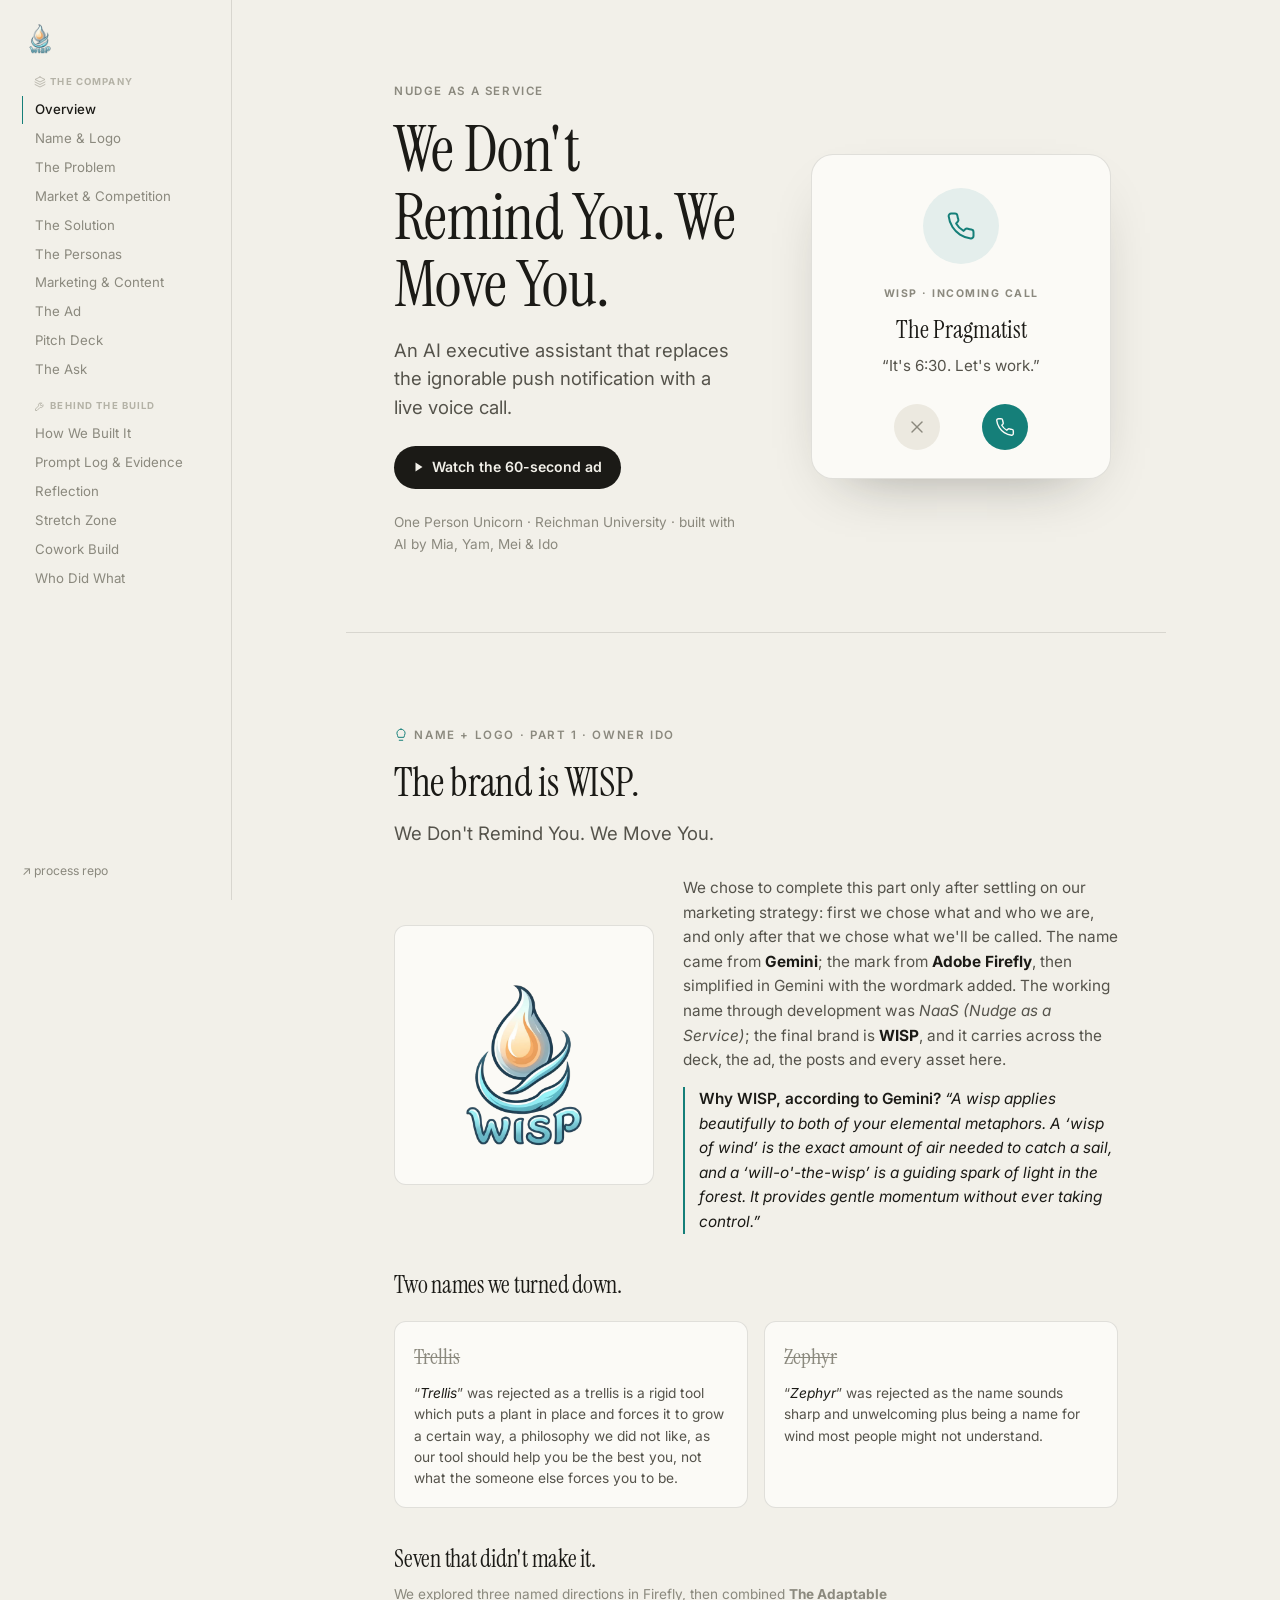
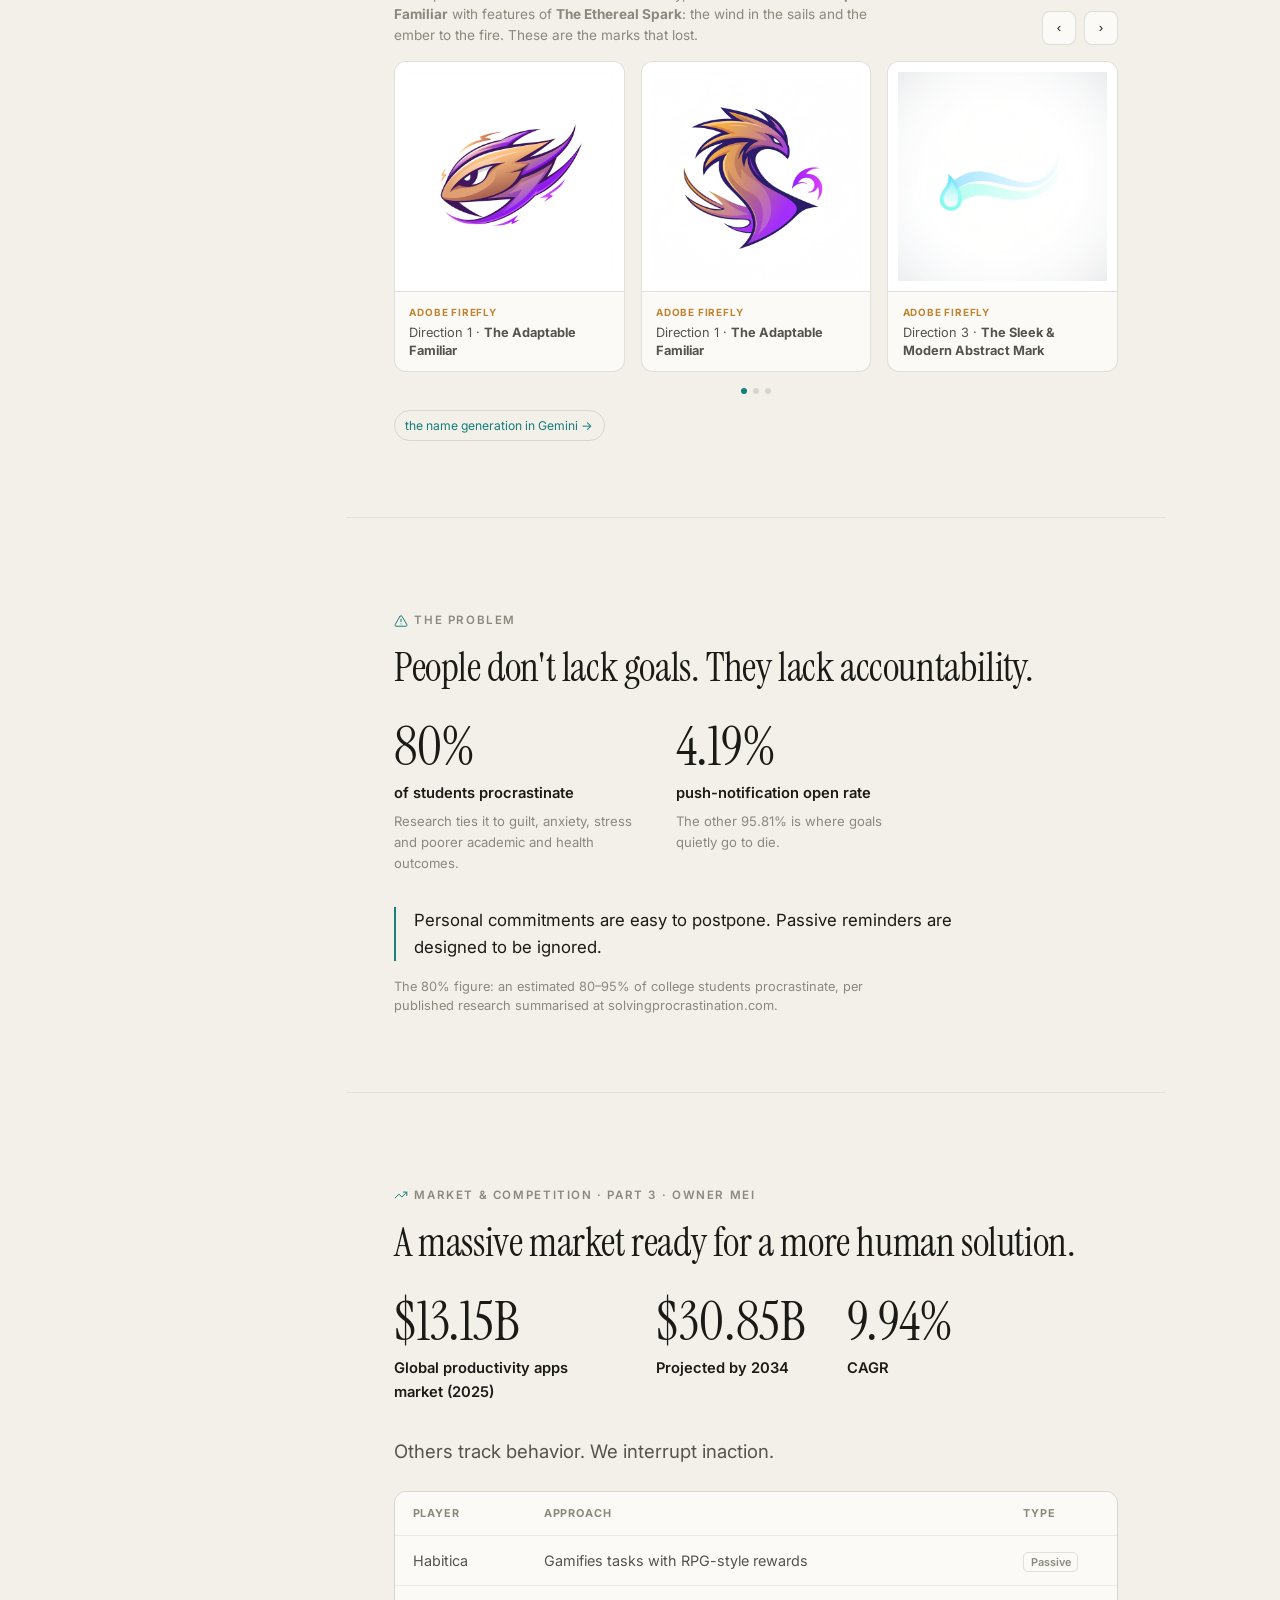
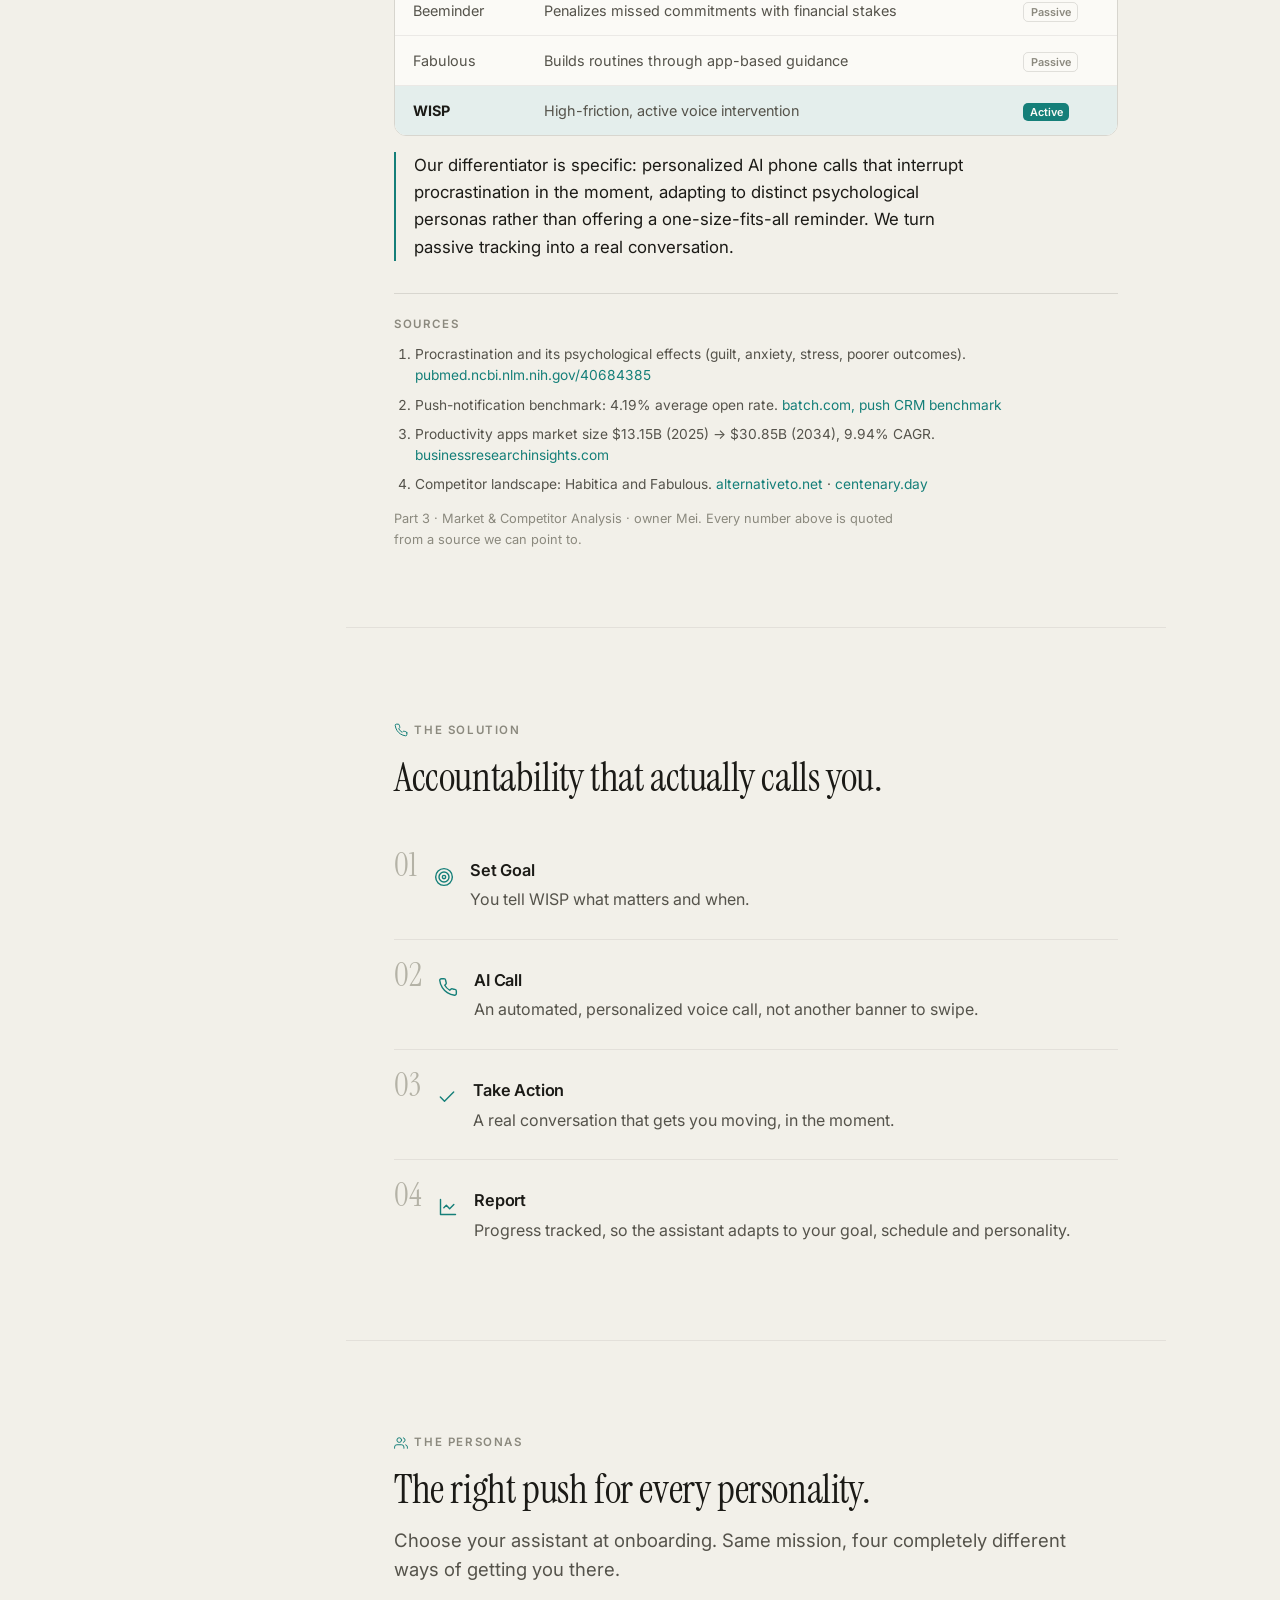
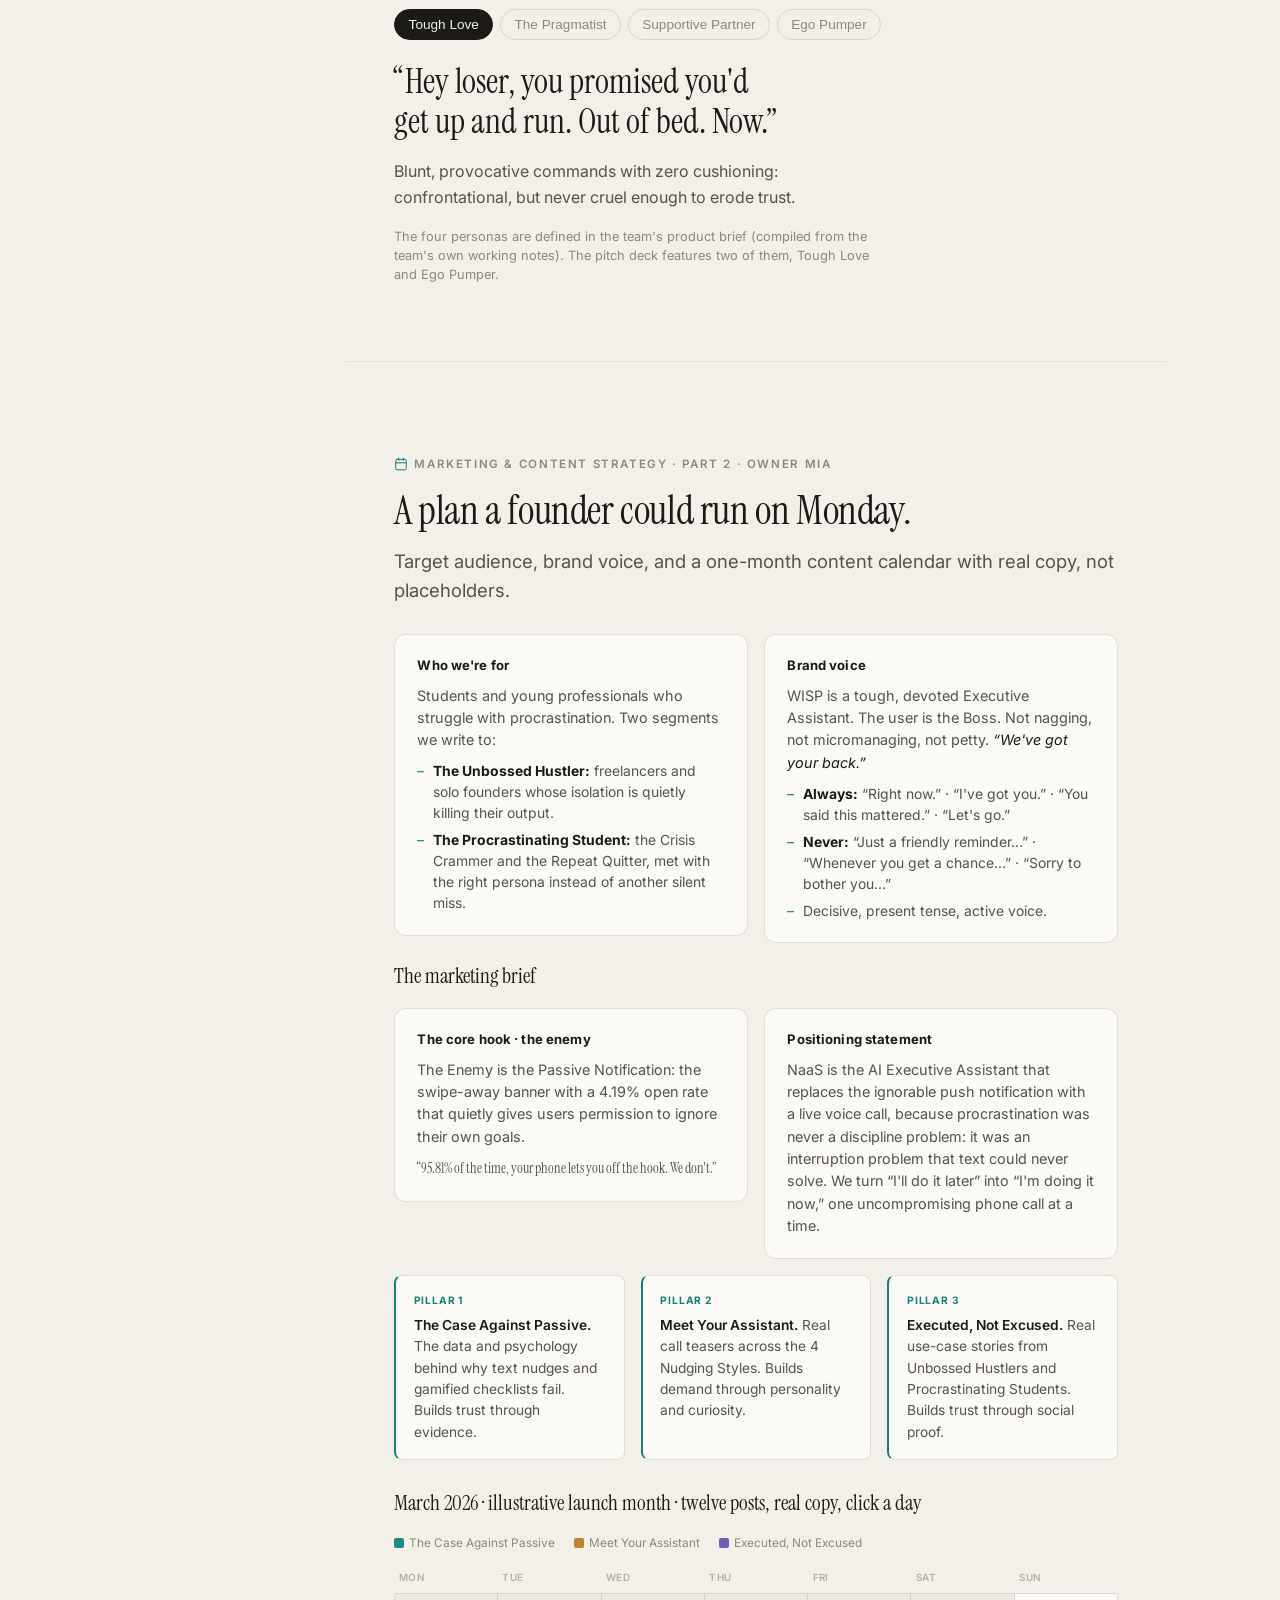
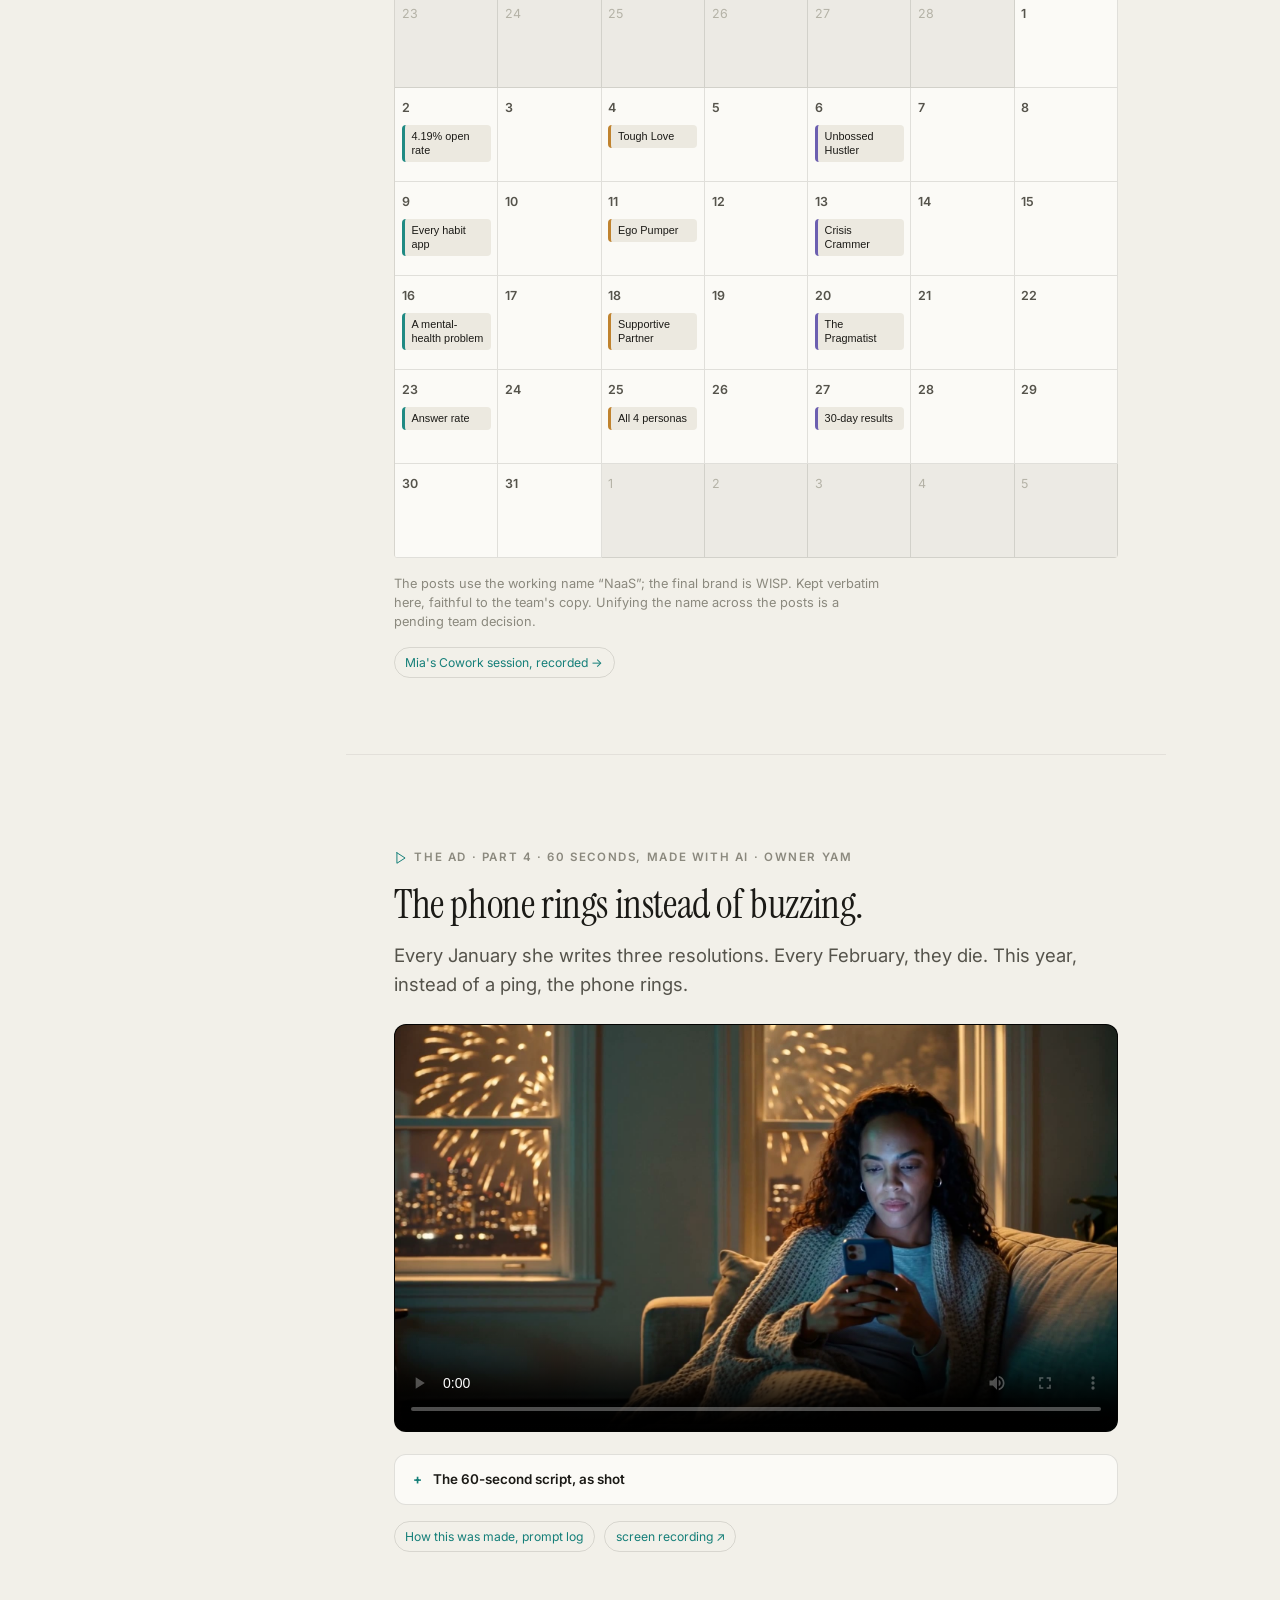
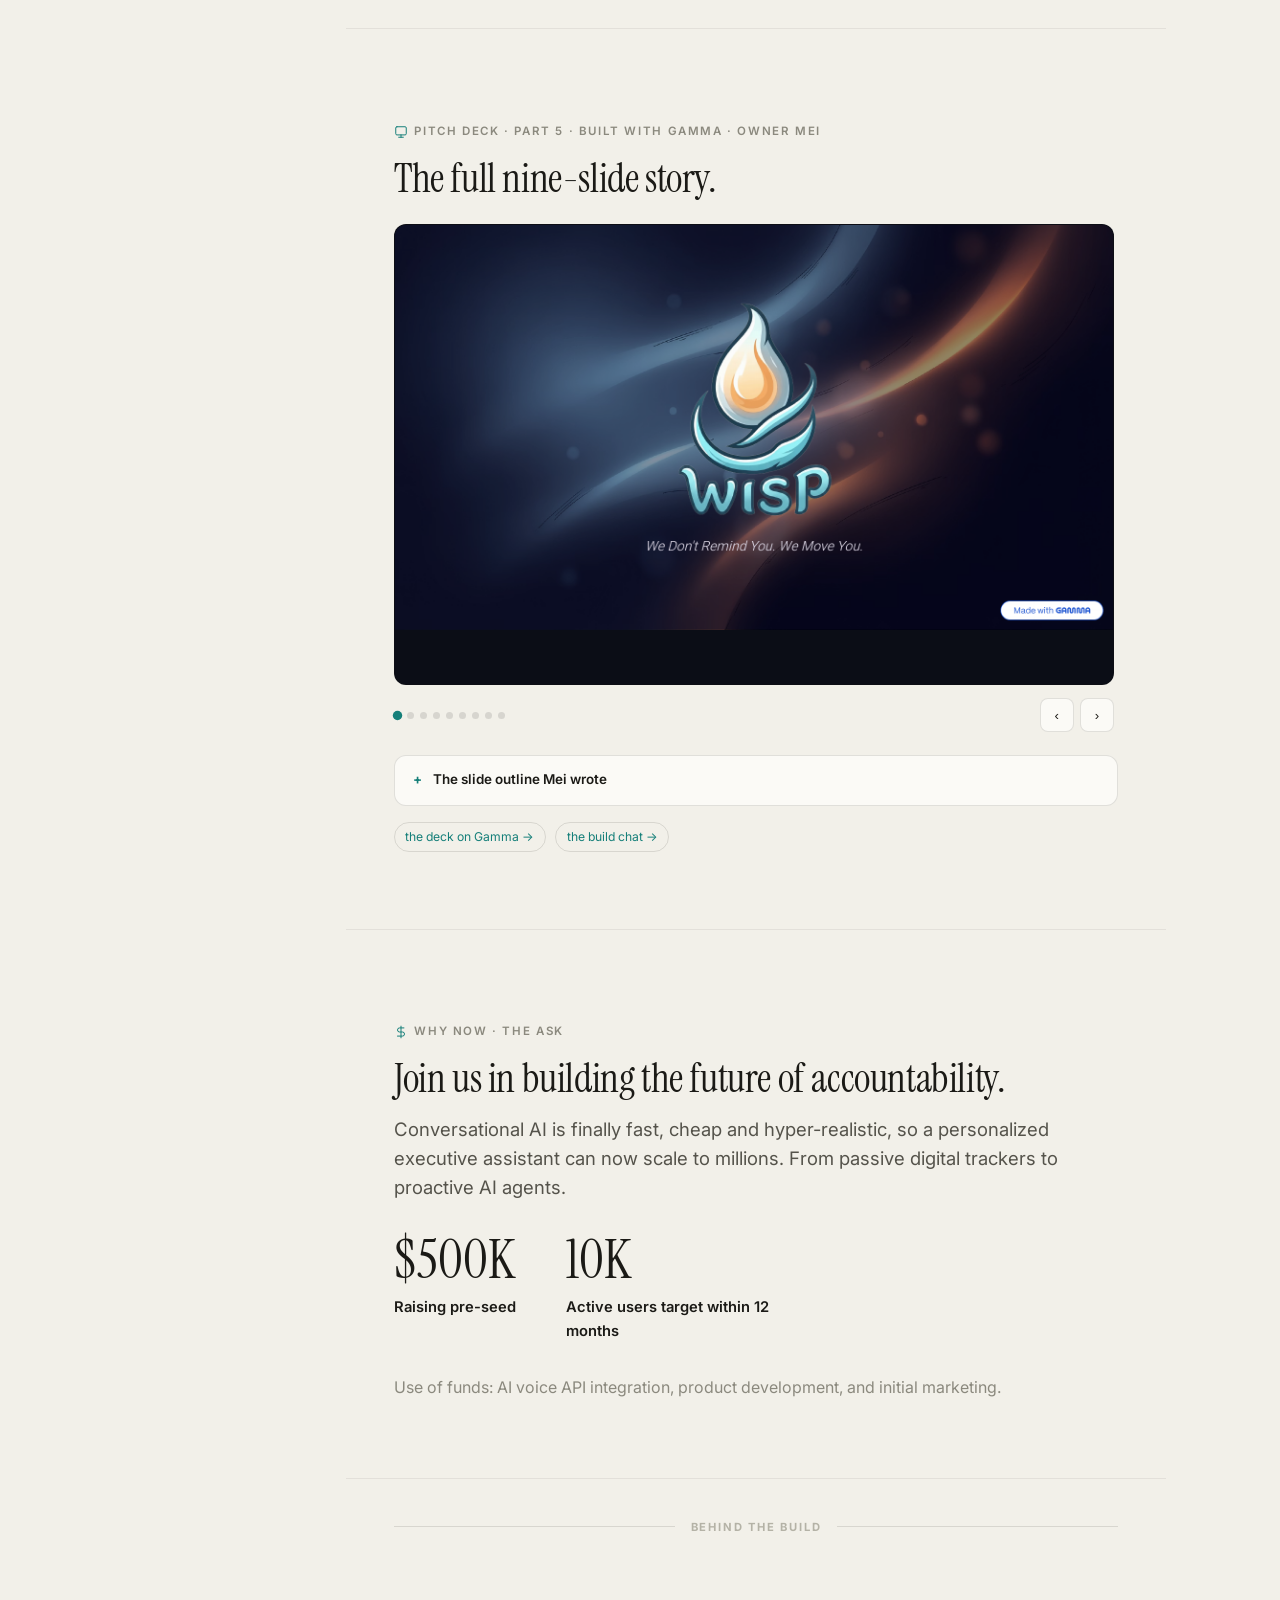
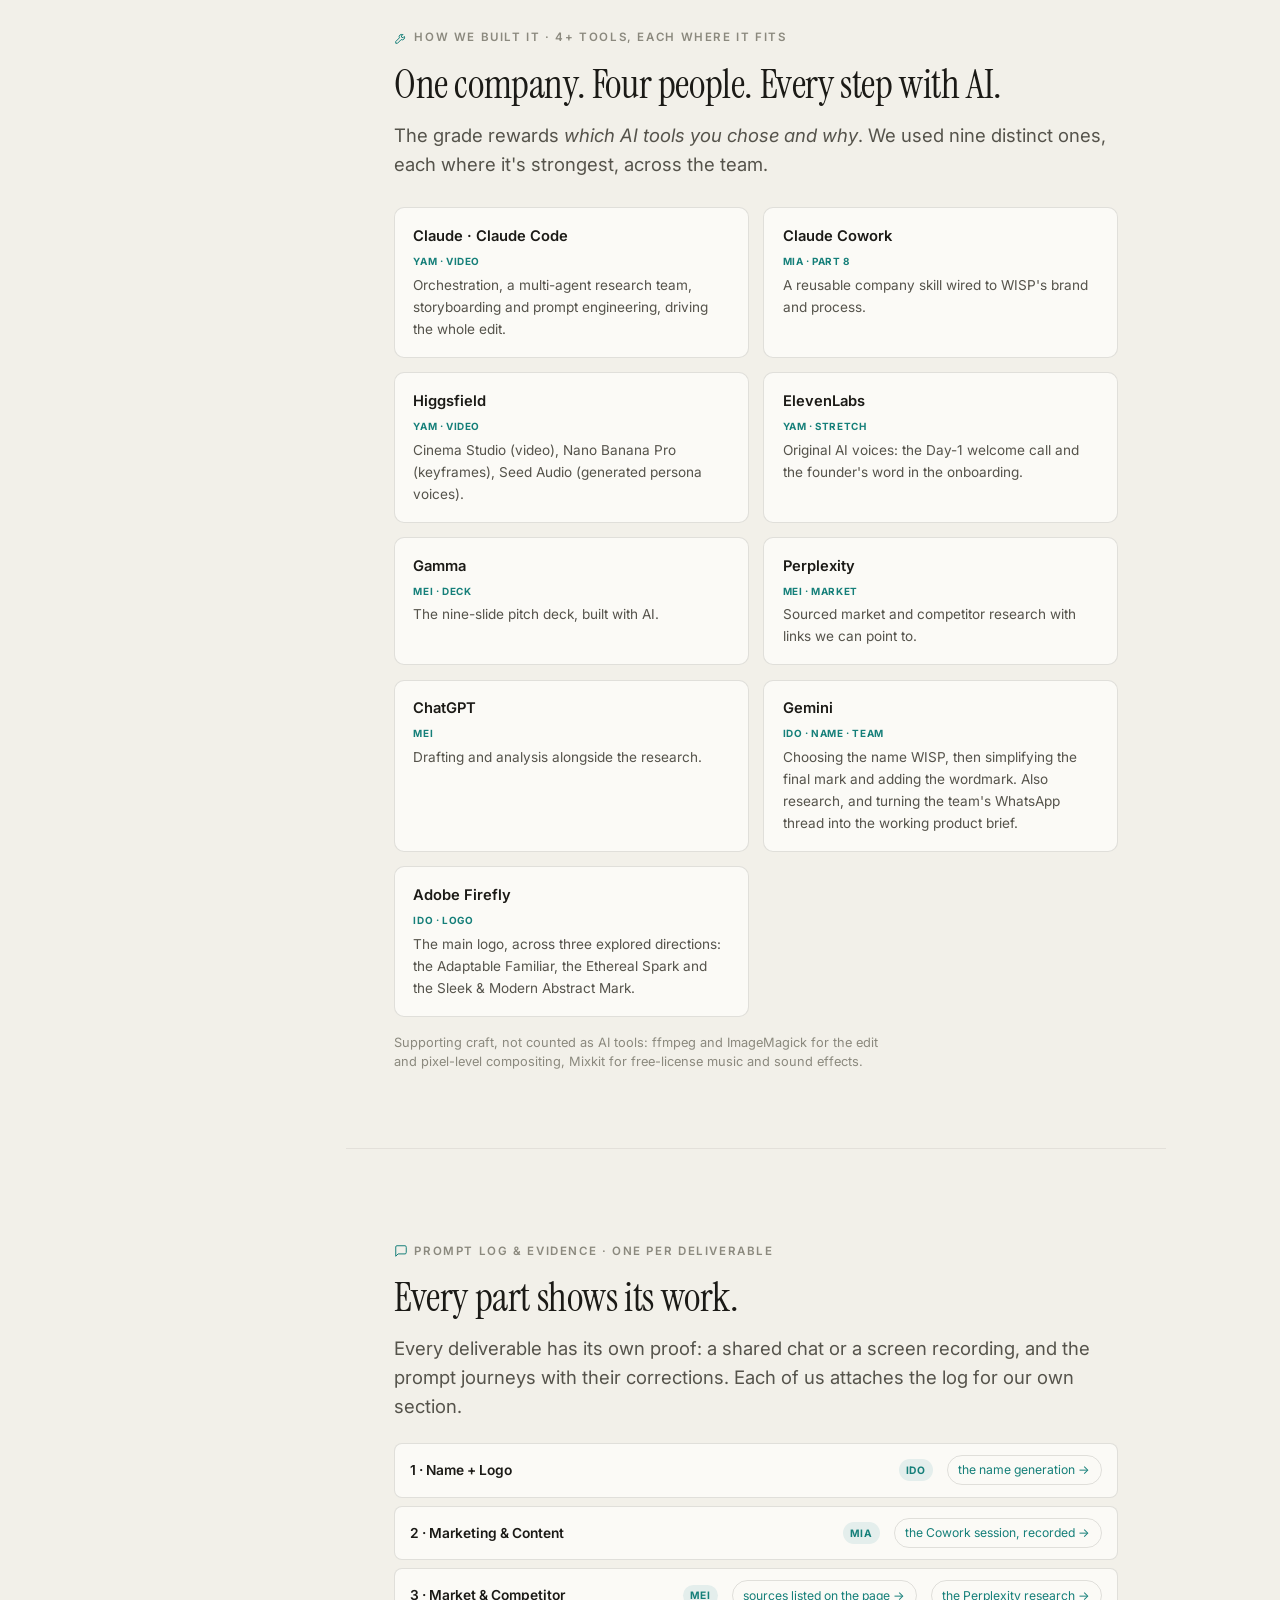
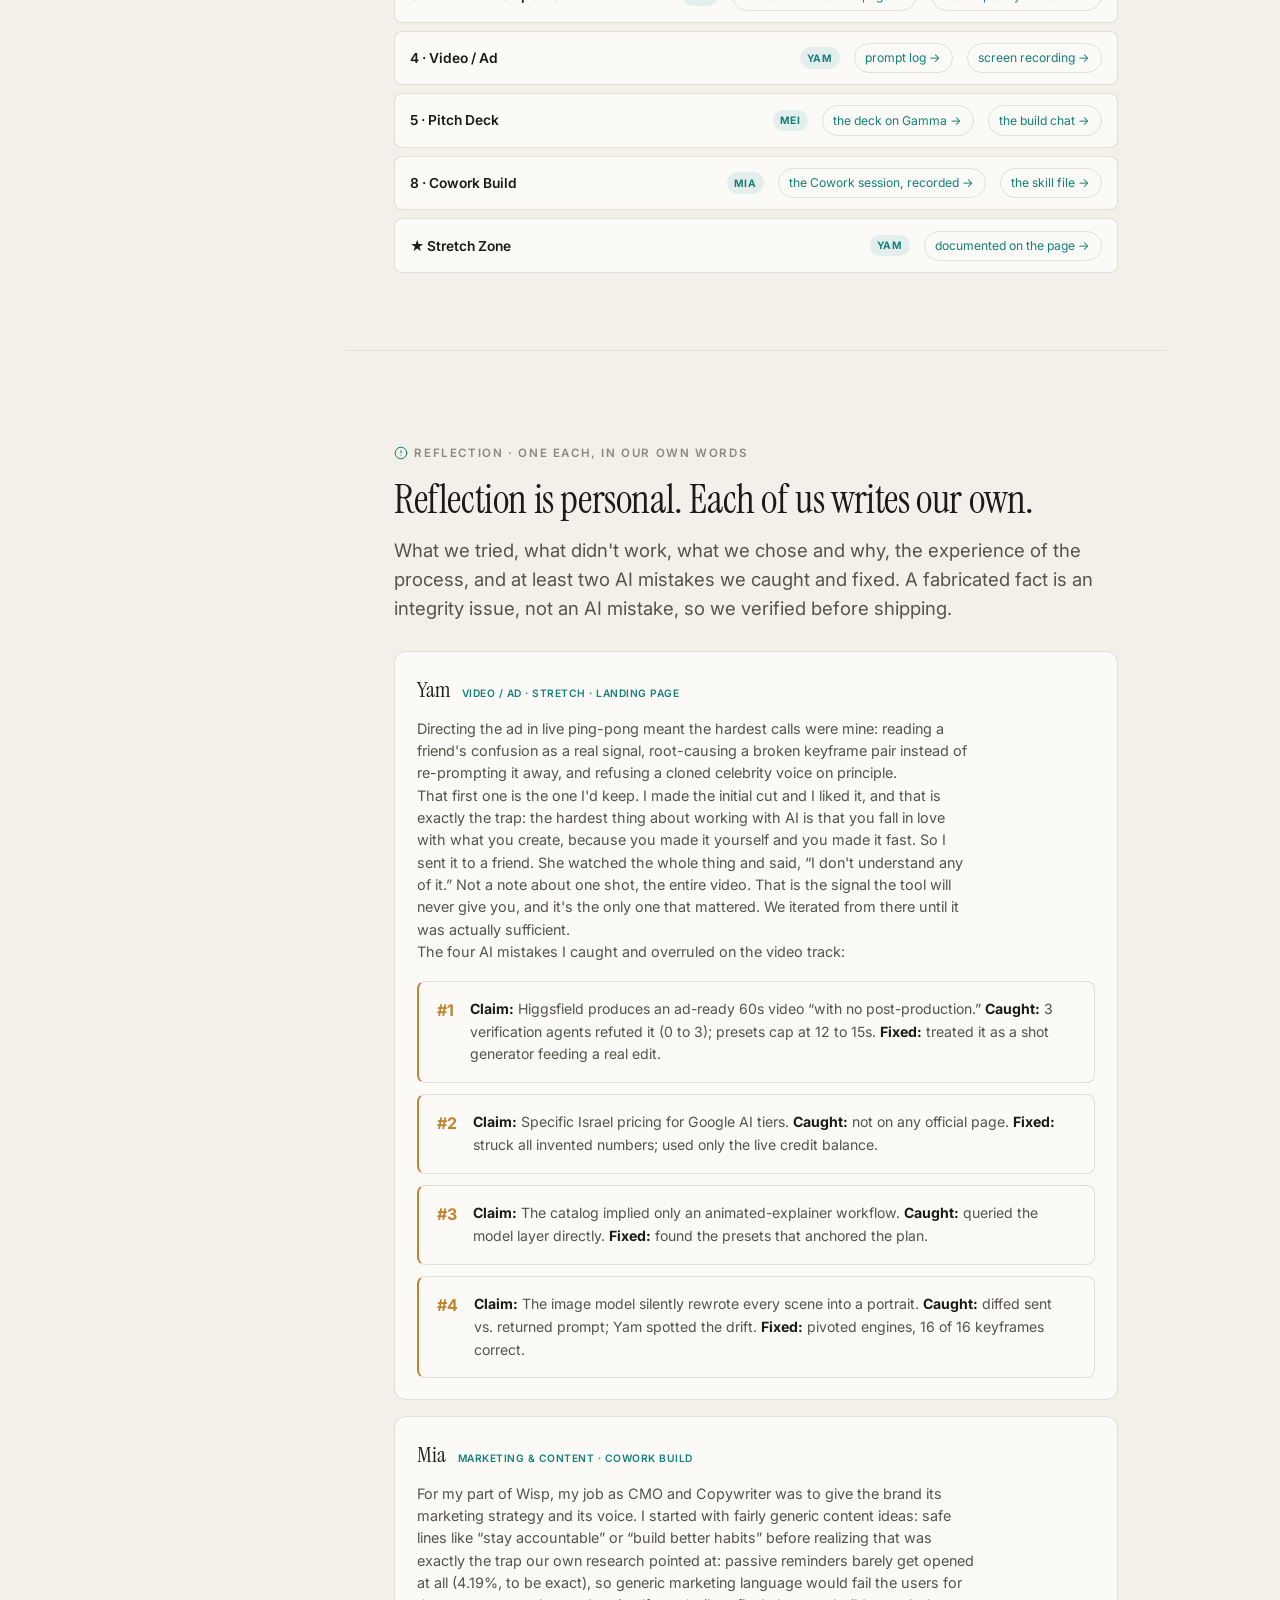
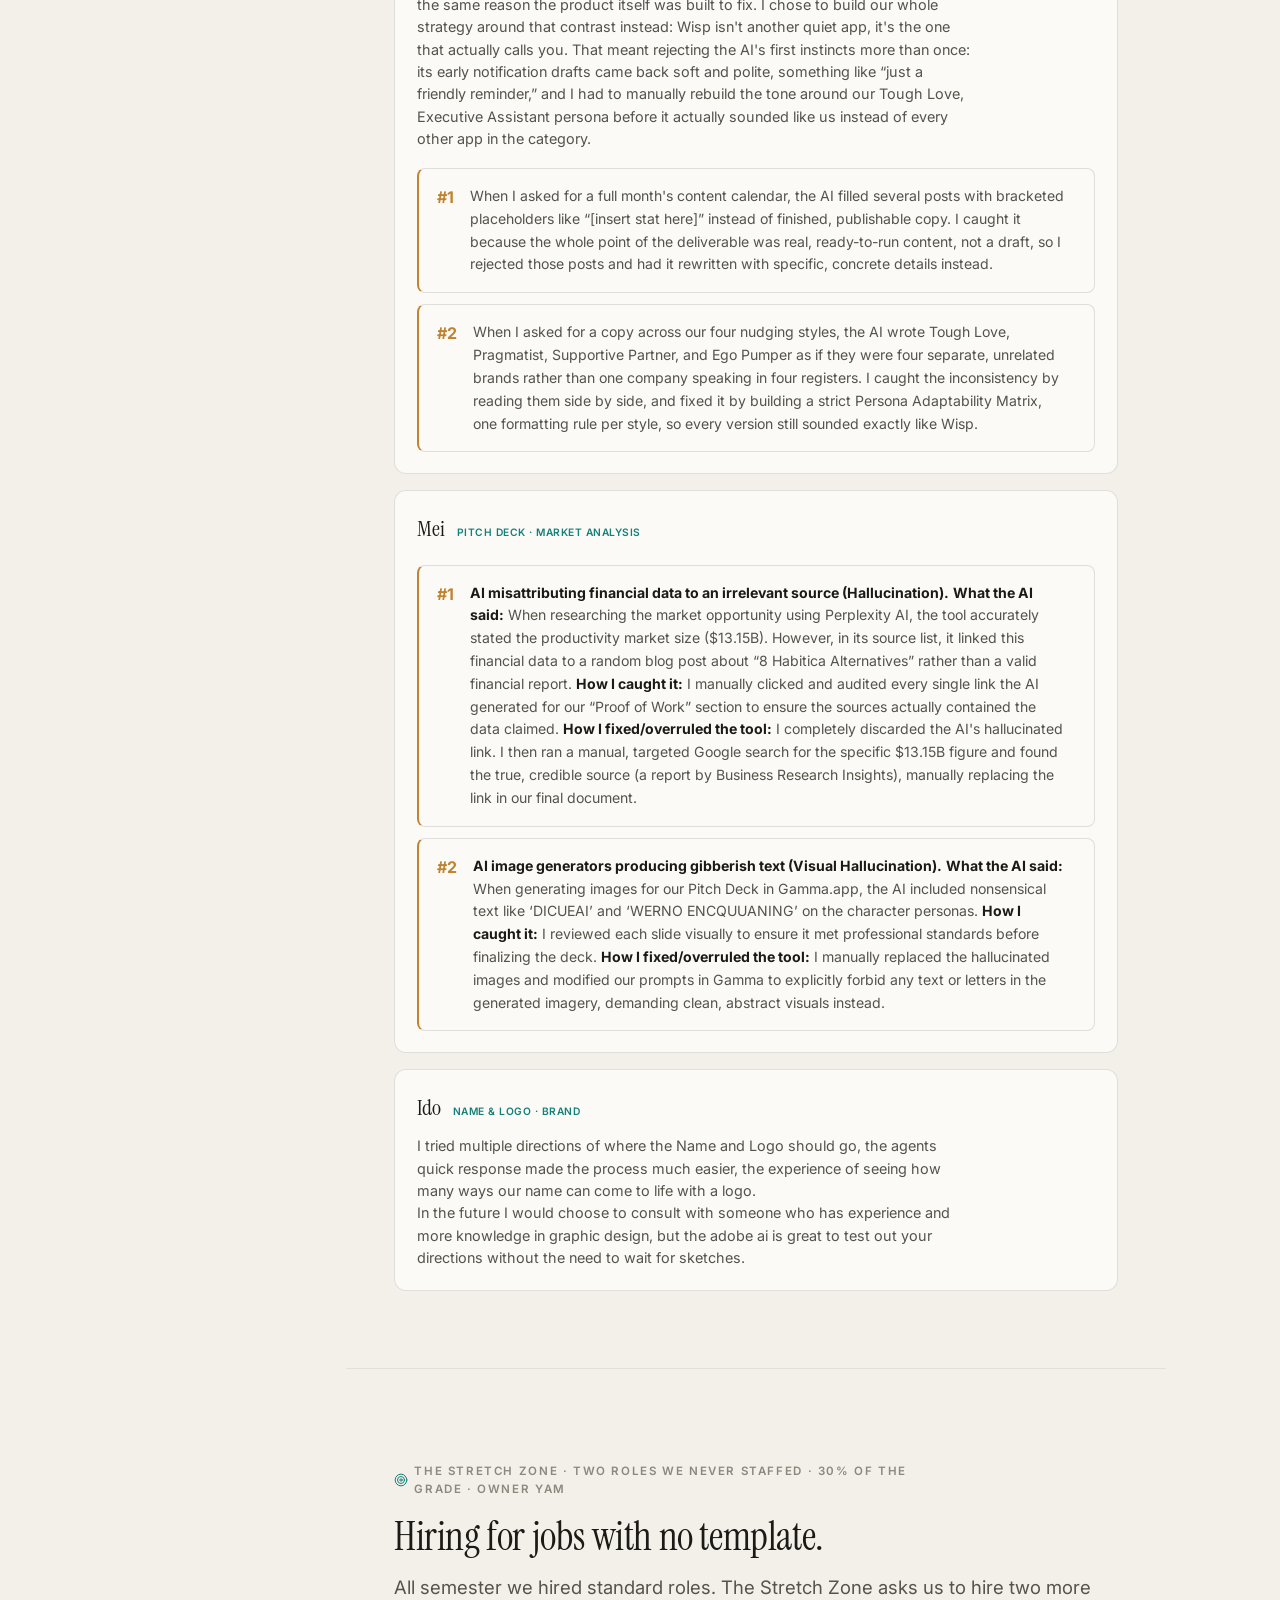
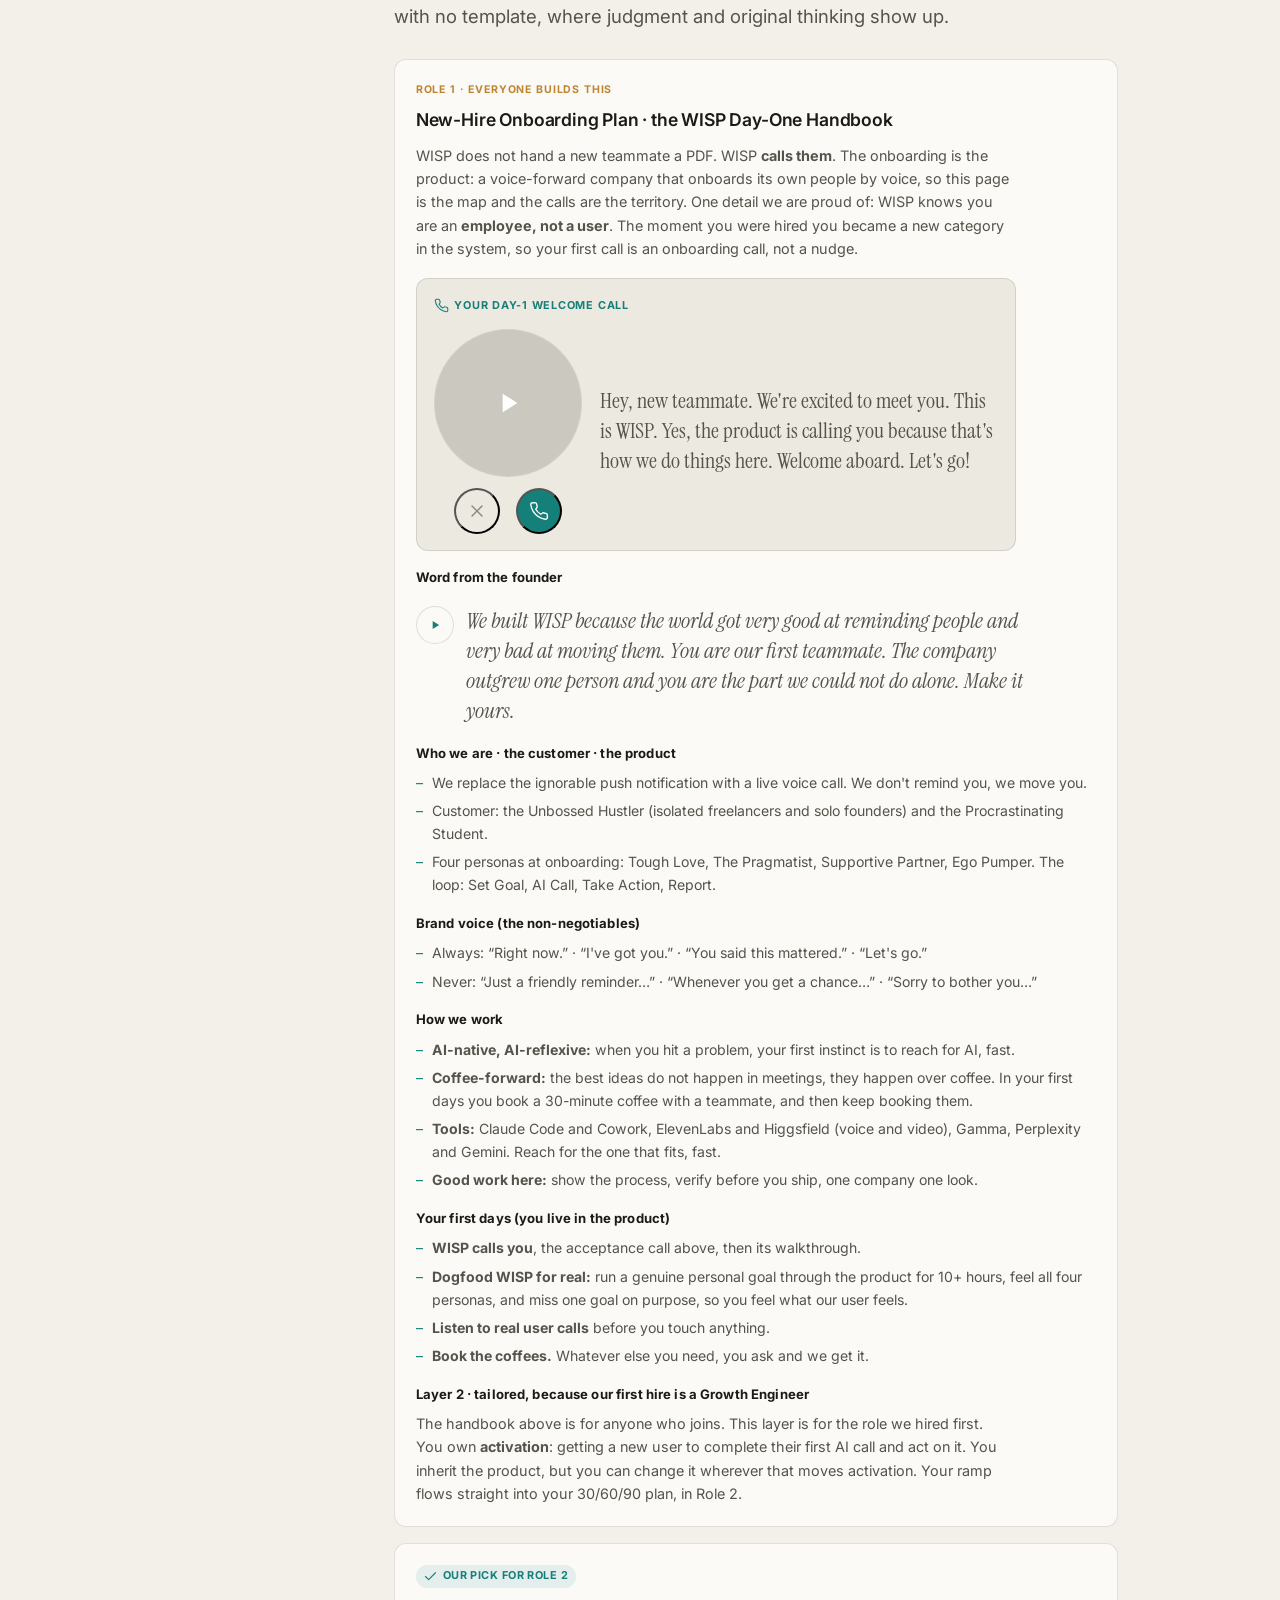
==== commit ee6943f9: "Landing: attribute the WISP rationale to Gemini Ido flagged that the passage is a direct Gemini quot" ====
--- a/06-landing/index.html
+++ b/06-landing/index.html
@@ -101,7 +101,7 @@
       <div class="brandmark"><img src="assets/img/wisp-logo.png" alt="WISP logo, a flame-drop mark above the WISP wordmark" /></div>
       <div class="brandfacts">
         <p>We chose to complete this part only after settling on our marketing strategy: first we chose what and who we are, and only after that we chose what we'll be called. The name came from <strong>Gemini</strong>; the mark from <strong>Adobe Firefly</strong>, then simplified in Gemini with the wordmark added. The working name through development was <em>NaaS (Nudge as a Service)</em>; the final brand is <strong>WISP</strong>, and it carries across the deck, the ad, the posts and every asset here.</p>
-        <p class="brandquote"><b class="brandquote__q">Why WISP?</b> <em>“A wisp applies beautifully to both of your elemental metaphors. A ‘wisp of wind’ is the exact amount of air needed to catch a sail, and a ‘will-o'-the-wisp’ is a guiding spark of light in the forest. It provides gentle momentum without ever taking control.”</em></p>
+        <p class="brandquote"><b class="brandquote__q">Why WISP, according to Gemini?</b> <em>“A wisp applies beautifully to both of your elemental metaphors. A ‘wisp of wind’ is the exact amount of air needed to catch a sail, and a ‘will-o'-the-wisp’ is a guiding spark of light in the forest. It provides gentle momentum without ever taking control.”</em></p>
       </div>
     </div>
 
